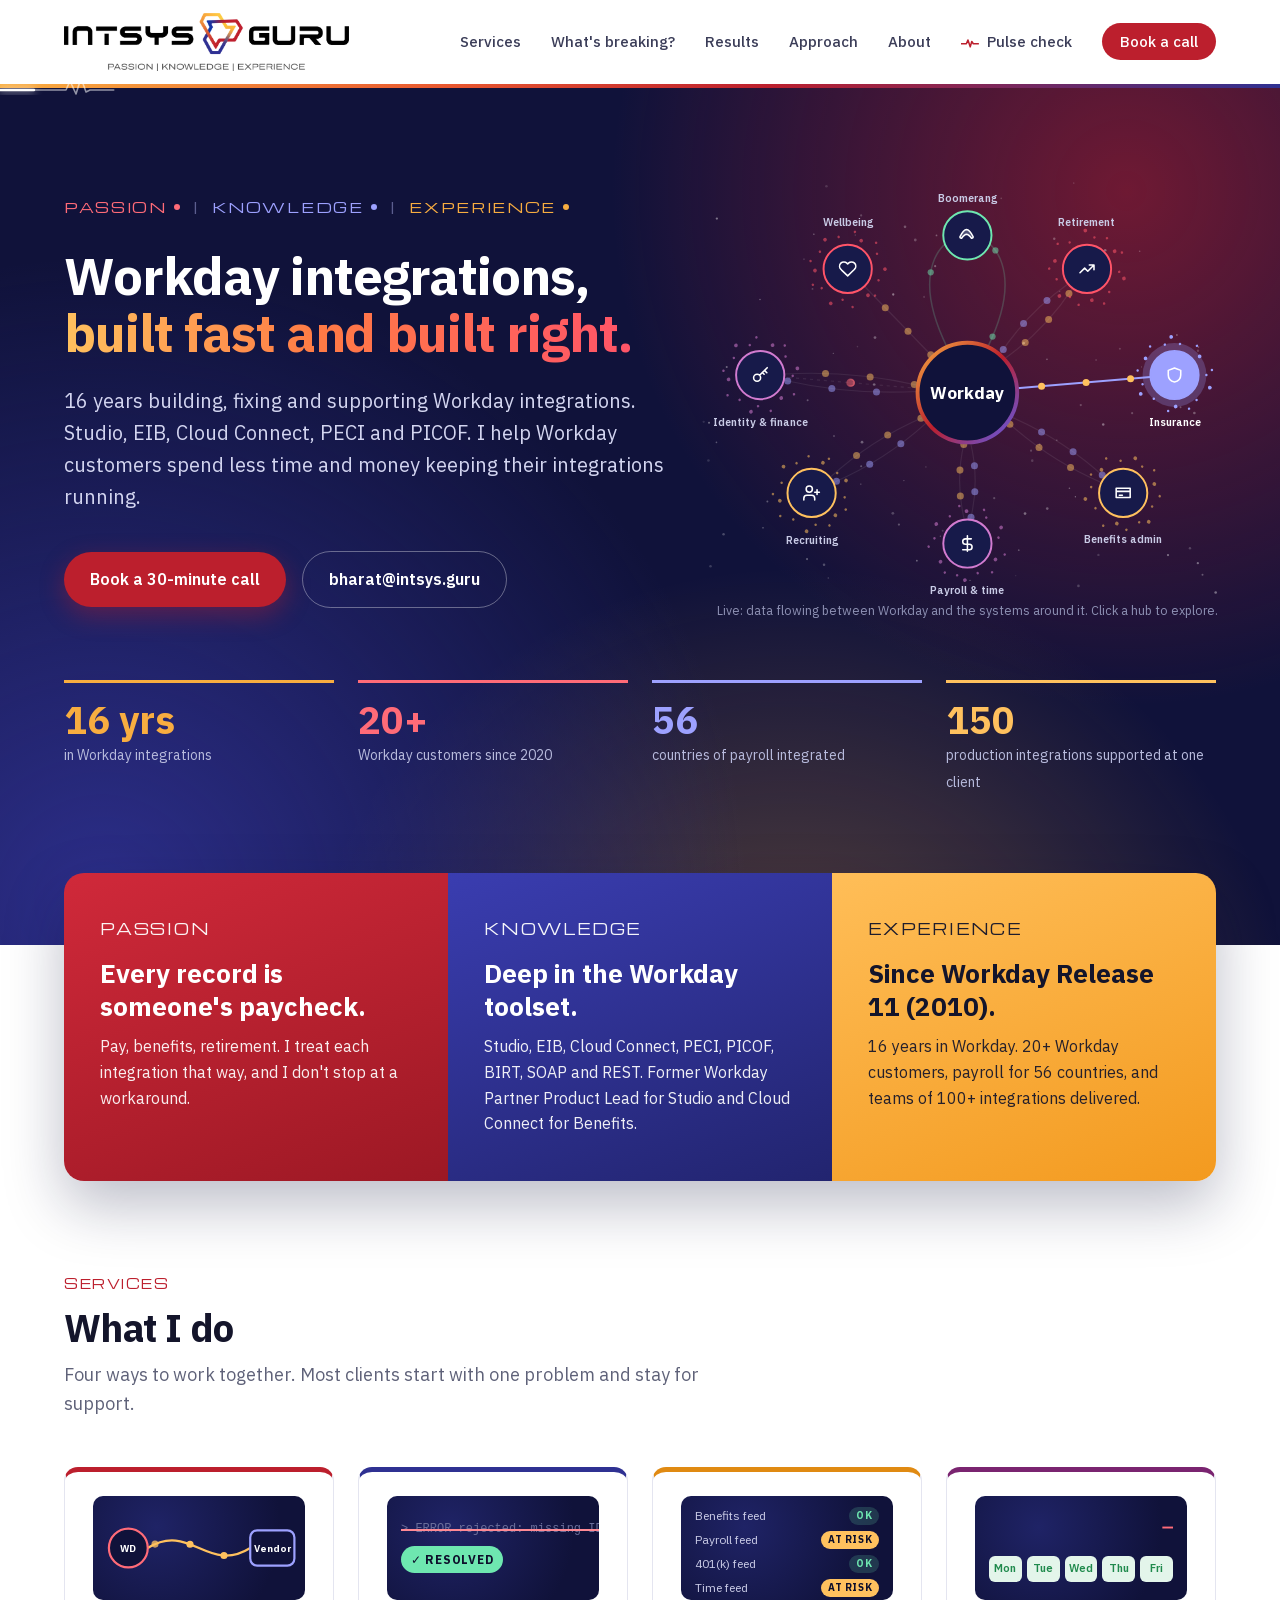
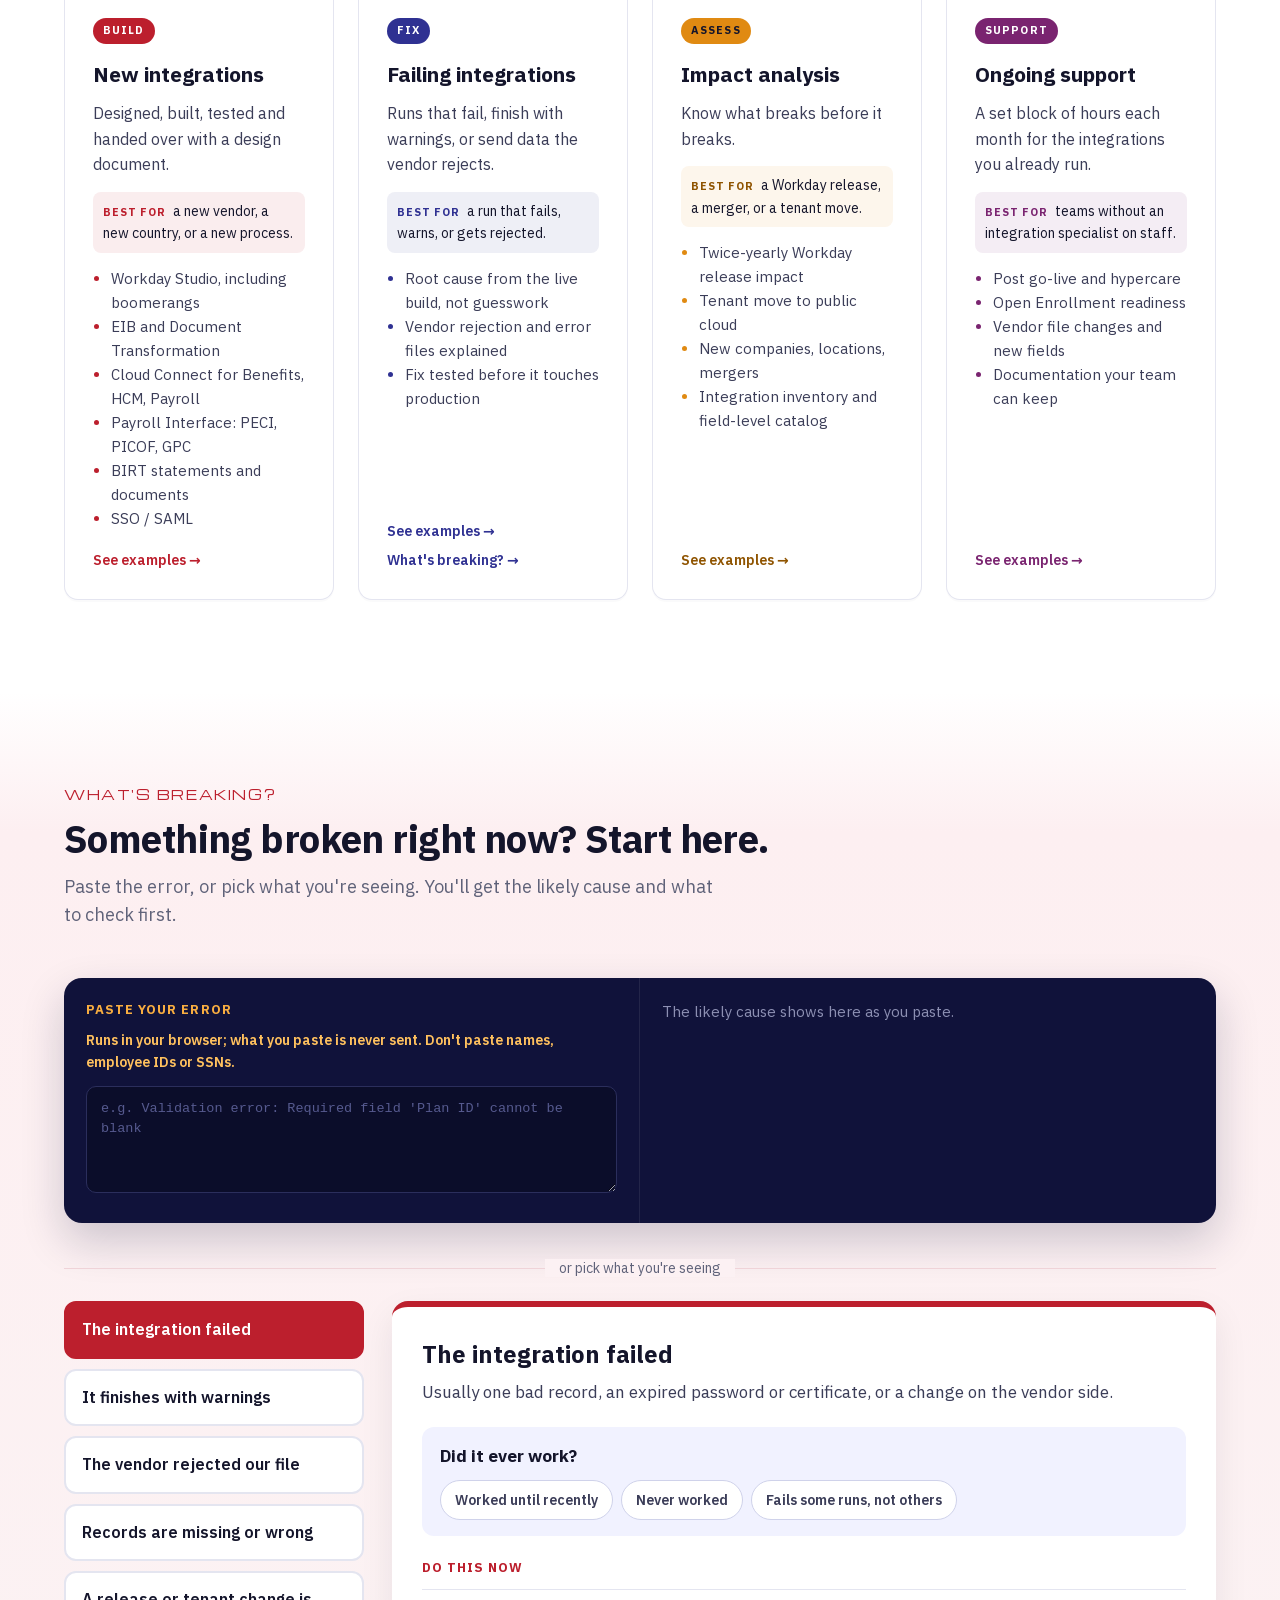
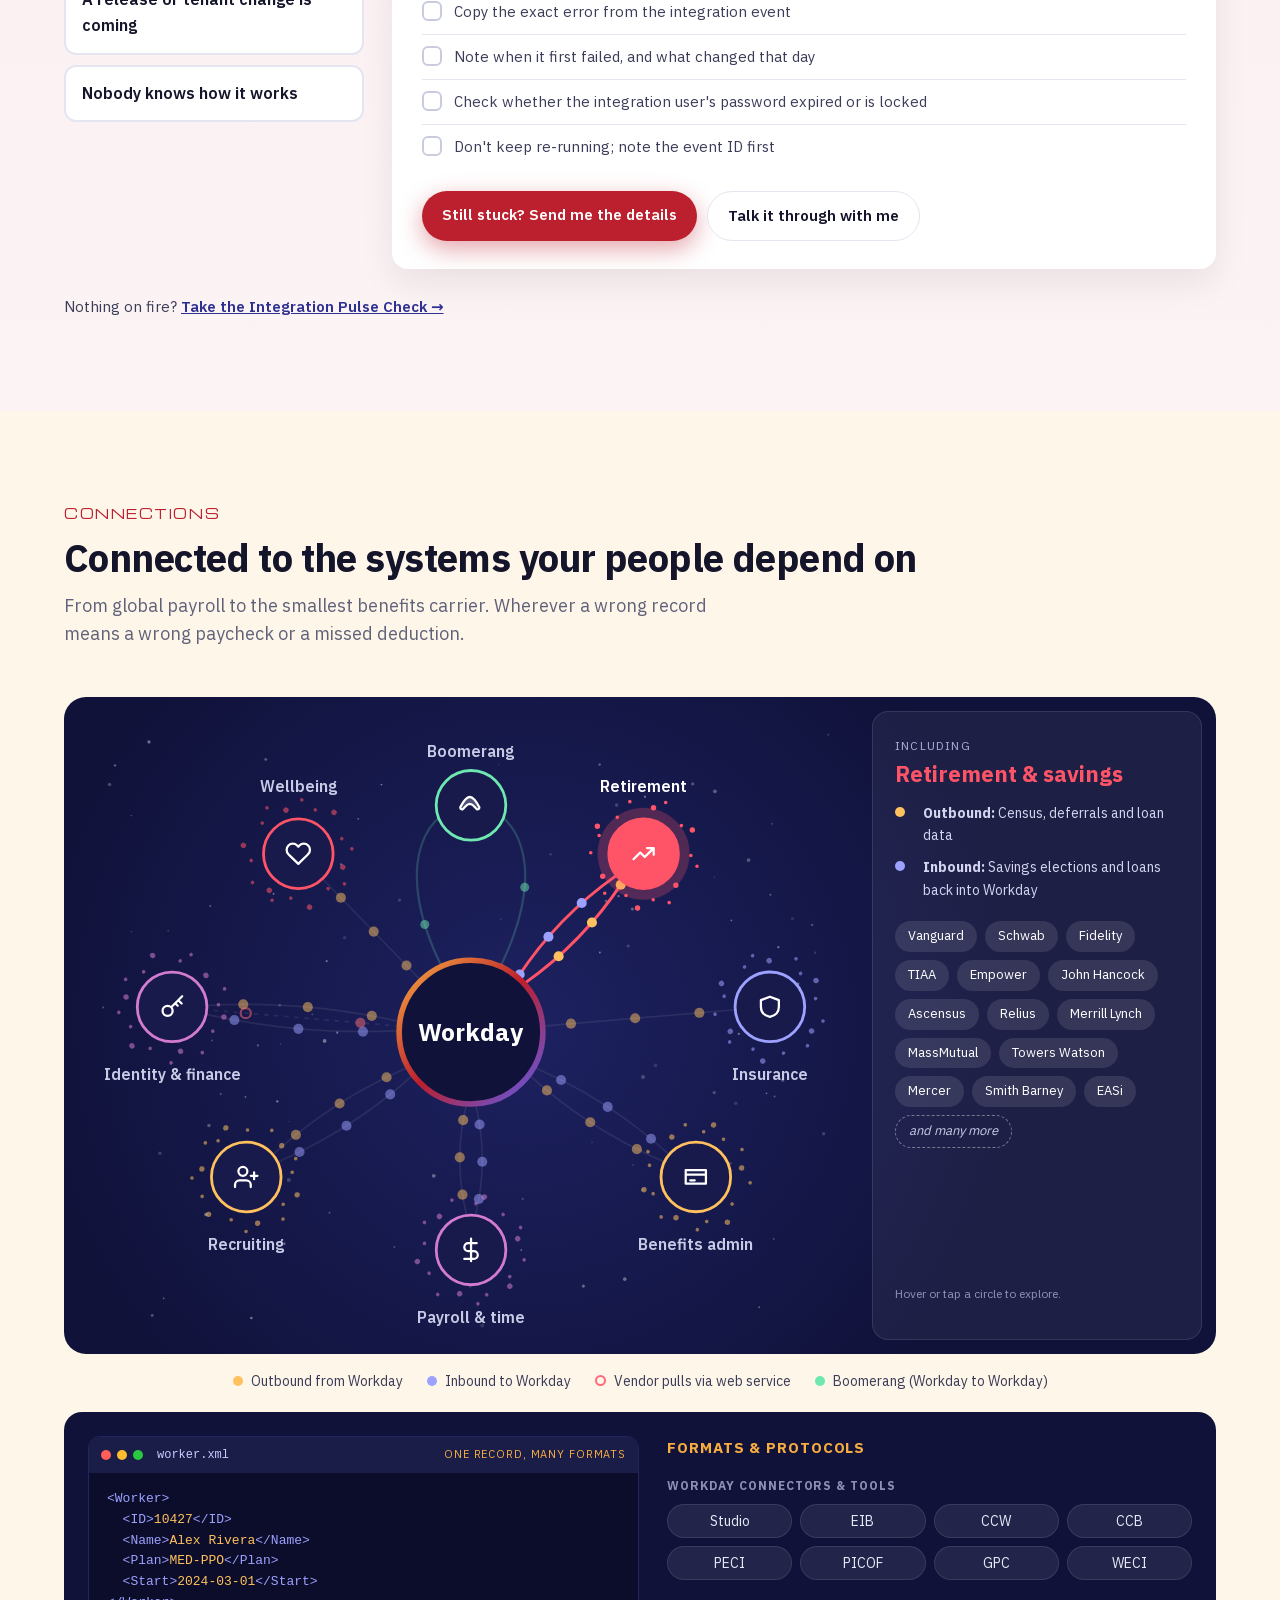
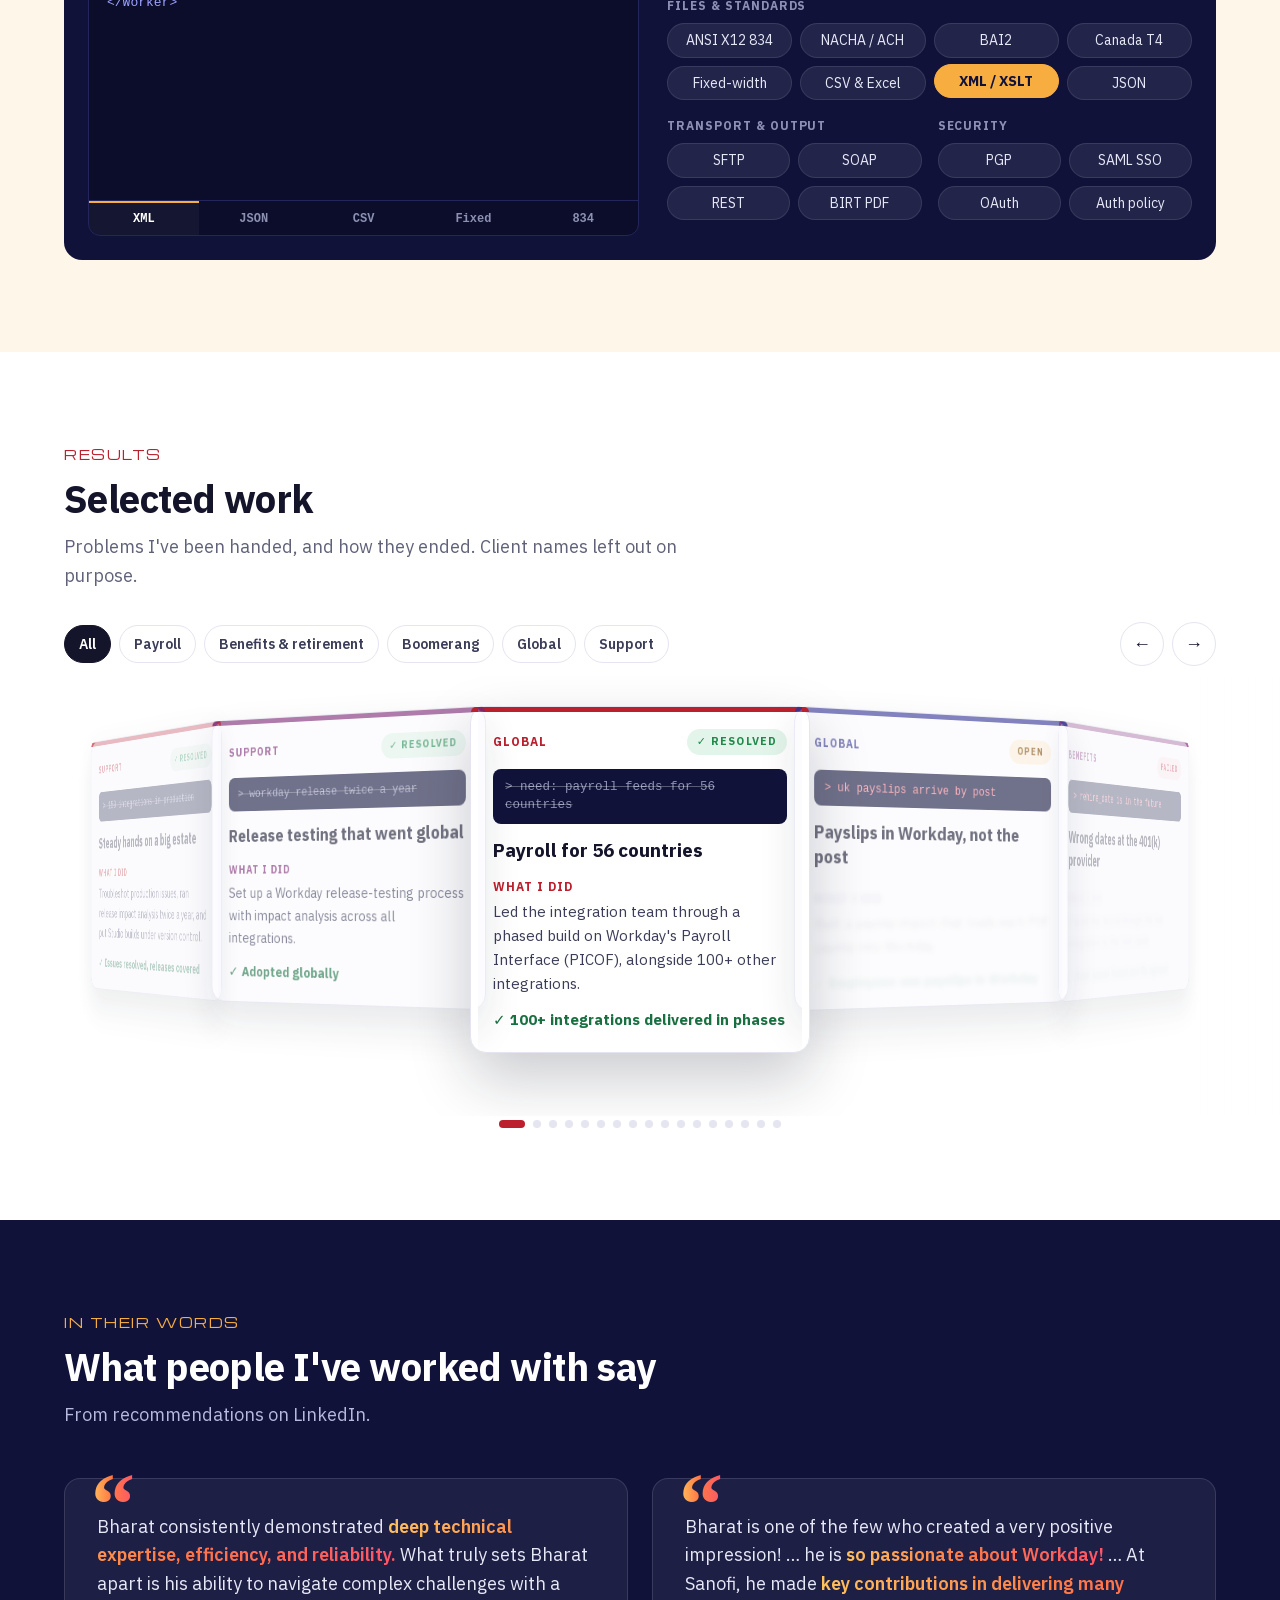
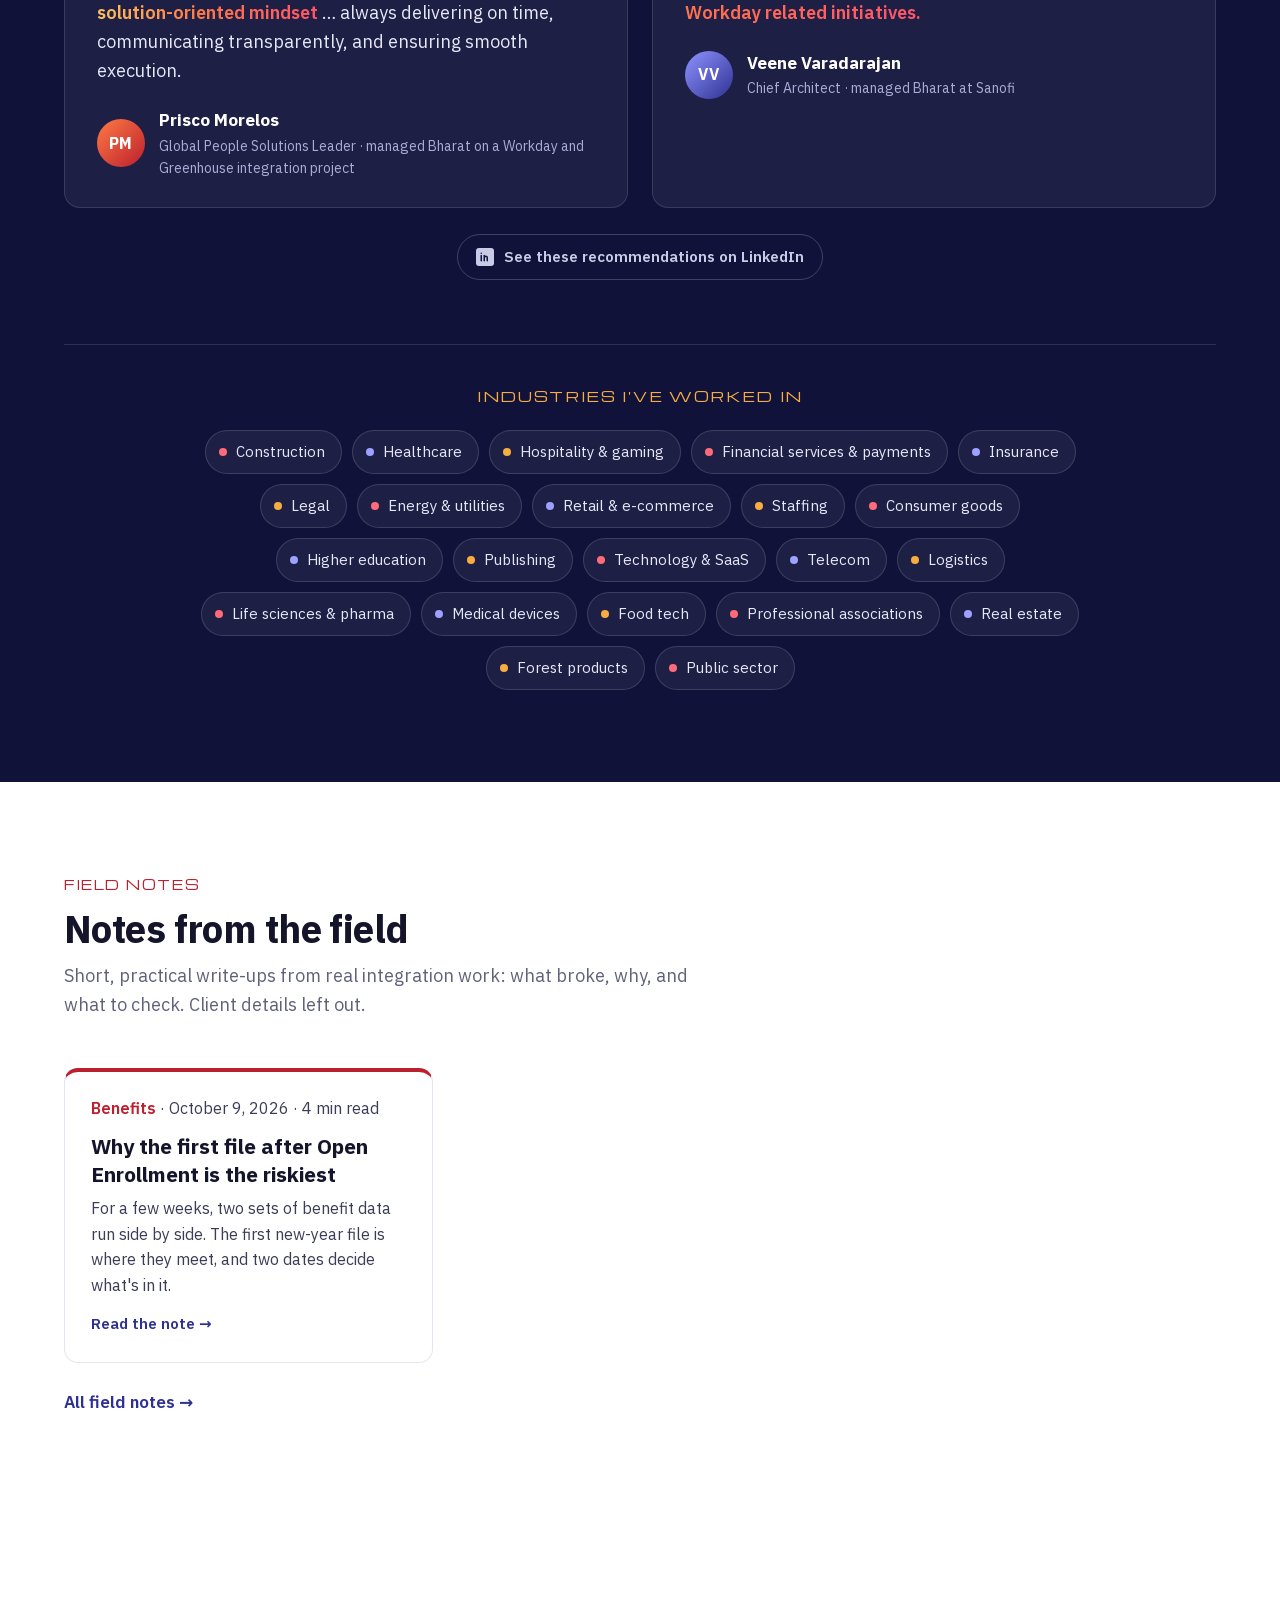
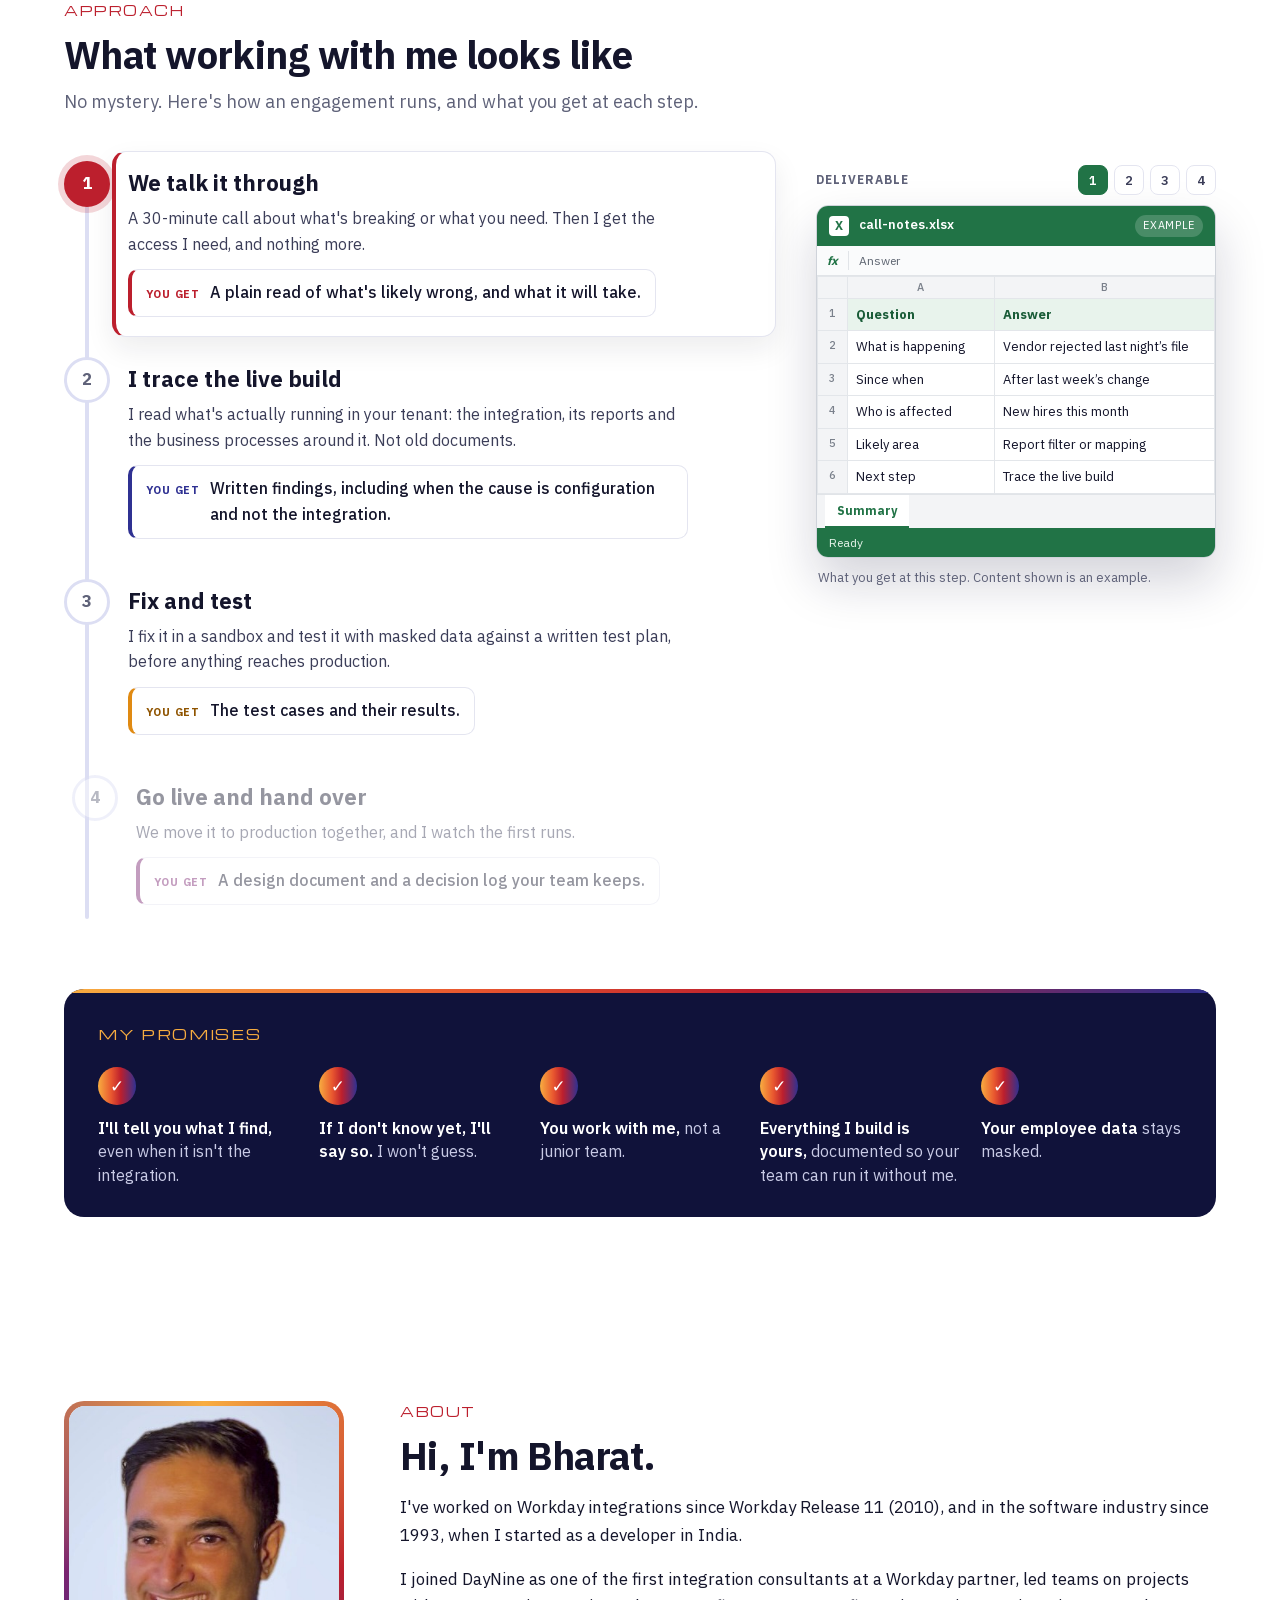
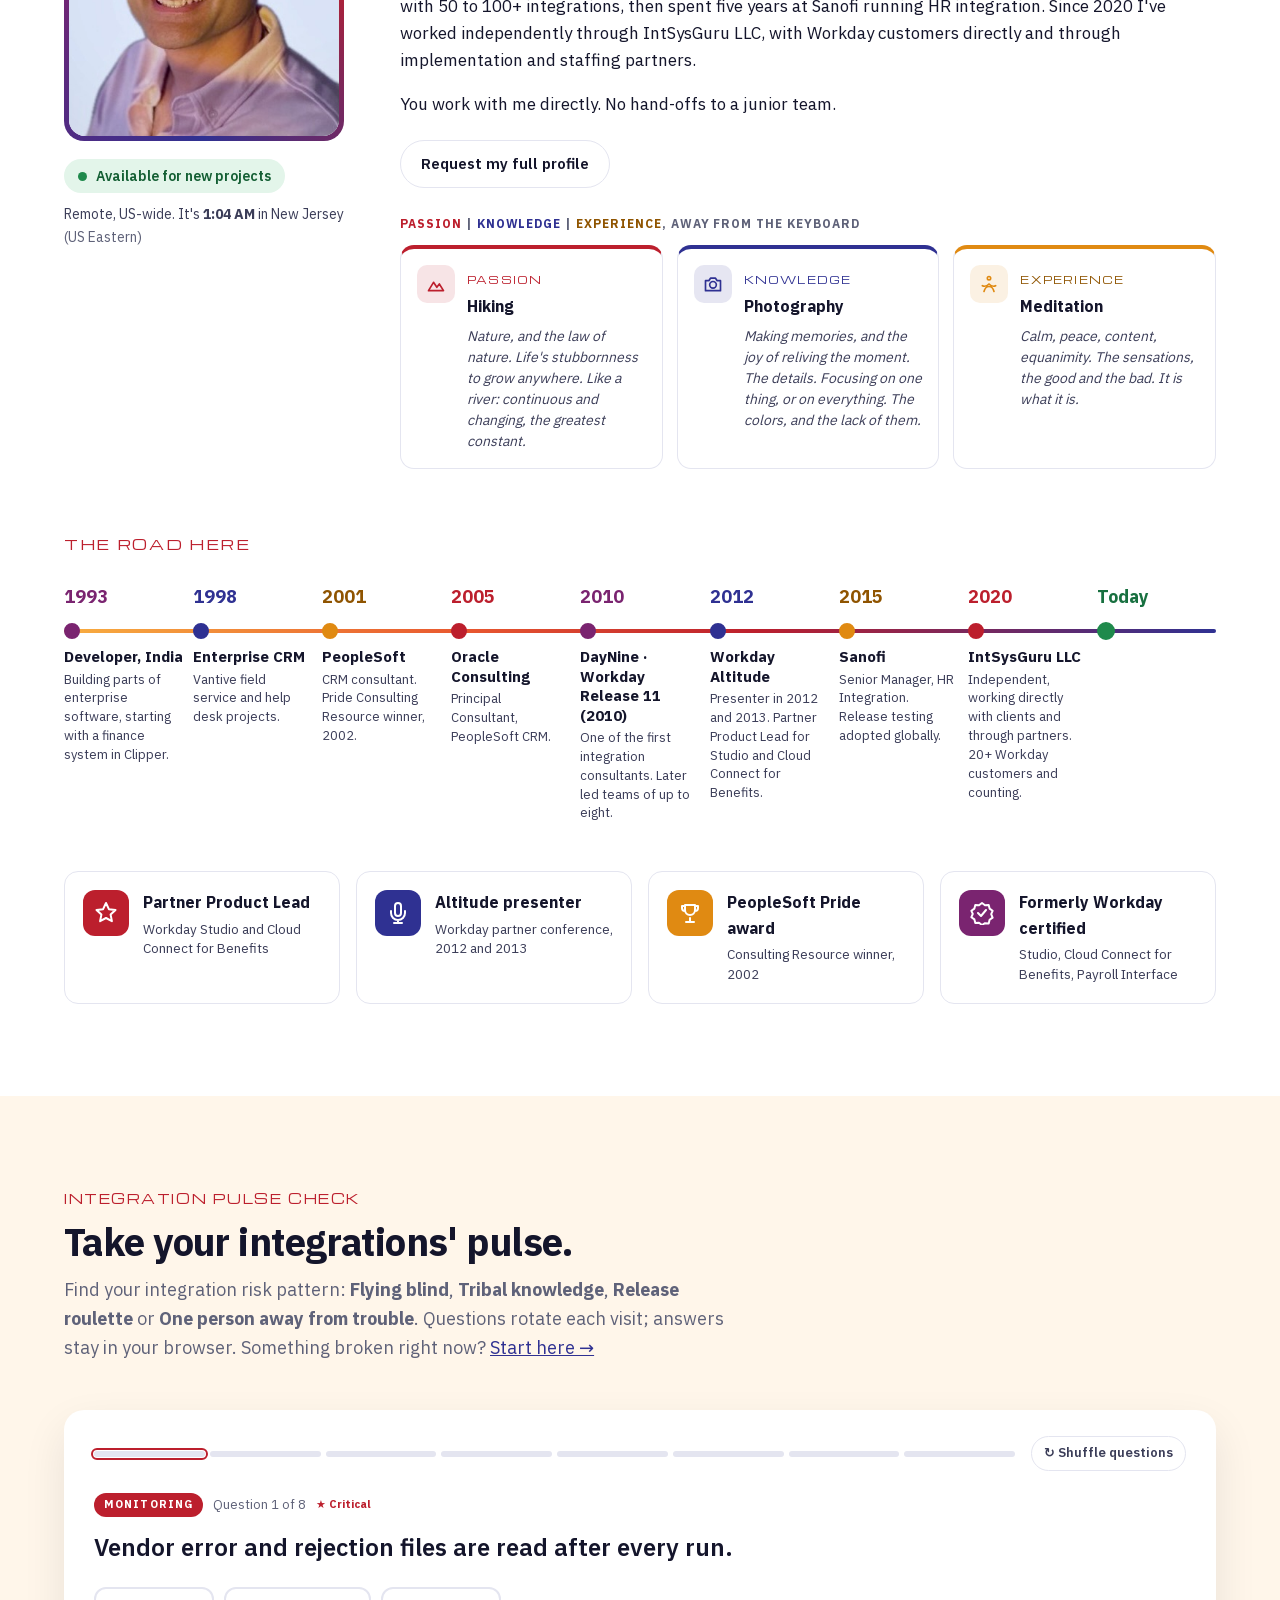
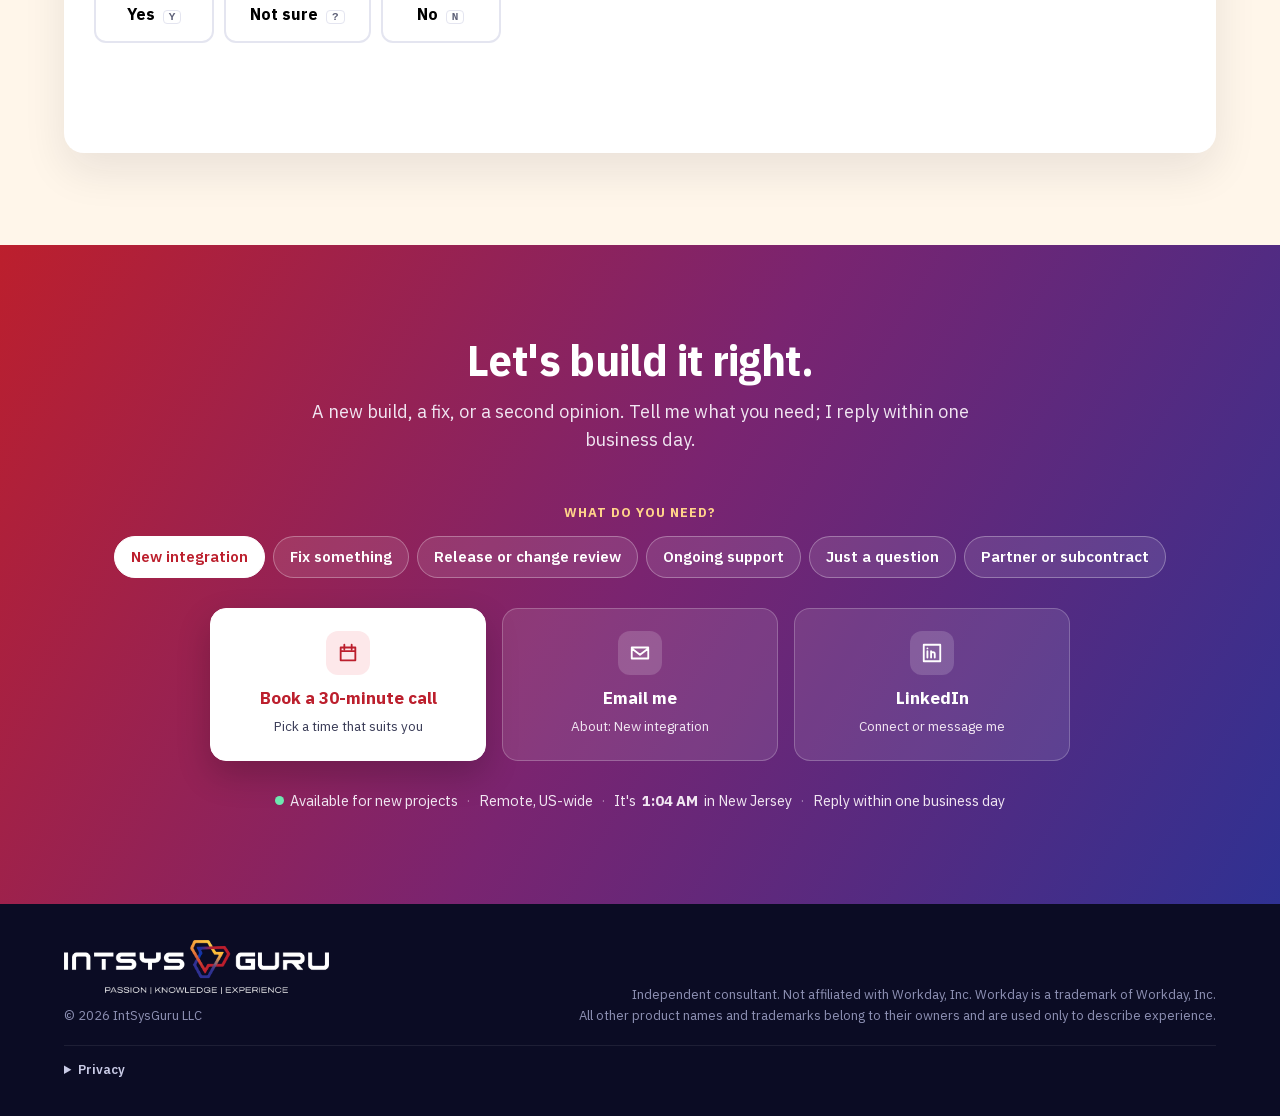
==== index.html @ c4c6a5d2 "Field notes: first note, Why the first file after Open Enrollment is the riskiest Publishes the note" ====
<!doctype html>
<html lang="en">
<head>
<meta charset="utf-8">
<meta name="viewport" content="width=device-width, initial-scale=1">
<title>IntSys Guru — Workday Integration Consulting</title>
<meta name="description" content="Independent Workday integration consultant. 16 years building, fixing and supporting Studio, EIB, Cloud Connect, PECI and PICOF integrations.">
<link rel="canonical" href="https://intsys.guru/">
<meta property="og:type" content="website">
<meta property="og:url" content="https://intsys.guru/">
<meta property="og:site_name" content="IntSys Guru">
<meta property="og:title" content="IntSys Guru — Workday integrations, built fast and built right">
<meta property="og:description" content="Independent Workday integration consultant. 16 years building, fixing and supporting Studio, EIB, Cloud Connect, PECI and PICOF integrations.">
<meta property="og:image" content="https://intsys.guru/og-image.png">
<meta property="og:image:width" content="1200">
<meta property="og:image:height" content="627">
<meta property="og:image:alt" content="IntSys Guru: Workday integrations, built fast and built right.">
<meta name="twitter:card" content="summary_large_image">
<!-- Fonts: IBM Plex Sans (c) IBM Corp. and Michroma (c) Vernon Adams, both under the SIL Open Font License 1.1, self-hosted.
     Some icon shapes adapted from Feather Icons (c) Cole Bemis, MIT License. -->
<script>document.documentElement.classList.add('js')</script>
<script>
  // owner switch: ?notrack stops Umami counting this browser, ?track turns it back on. Runs before Umami loads.
  (() => { try {
    const q = new URLSearchParams(location.search);
    if (!q.has('notrack') && !q.has('track')) return;
    const off = q.has('notrack');
    off ? localStorage.setItem('umami.disabled', '1') : localStorage.removeItem('umami.disabled');
    history.replaceState(null, '', location.pathname + location.hash);
    addEventListener('DOMContentLoaded', () => {
      const n = document.createElement('div');
      n.textContent = off ? 'Visits from this browser are no longer counted.' : 'Visits from this browser are counted again.';
      n.style.cssText = 'position:fixed;left:50%;bottom:24px;transform:translateX(-50%);z-index:99;background:#10123a;color:#fff;padding:12px 18px;border-radius:12px;font:500 15px system-ui,sans-serif;box-shadow:0 8px 24px rgba(0,0,0,.25)';
      document.body.appendChild(n); setTimeout(() => n.remove(), 5000);
    });
  } catch (e) {} })();
</script>
<script defer src="https://cloud.umami.is/script.js" data-website-id="7283e81e-7919-433a-a250-63175c9607ab" data-domains="intsys.guru,www.intsys.guru"></script>
<style>
  @font-face { font-family: 'IBM Plex Sans'; font-style: normal; font-weight: 100 700; font-display: swap; src: url([data-uri]) format('woff2'); unicode-range: U+0000-00FF, U+0131, U+0152-0153, U+02BB-02BC, U+02C6, U+02DA, U+02DC, U+0304, U+0308, U+0329, U+2000-206F, U+20AC, U+2122, U+2191, U+2193, U+2212, U+2215, U+FEFF, U+FFFD; }
  @font-face { font-family: 'Michroma'; font-style: normal; font-weight: 400; font-display: swap; src: url([data-uri]) format('woff2'); unicode-range: U+0000-00FF, U+0131, U+0152-0153, U+02BB-02BC, U+02C6, U+02DA, U+02DC, U+0304, U+0308, U+0329, U+2000-206F, U+20AC, U+2122, U+2191, U+2193, U+2212, U+2215, U+FEFF, U+FFFD; }
  :root {
    --passion: #bc1f2d;
    --knowledge: #2f3192;
    --experience: #f8ad40;
    --plum: #7a2470;
    --ink: #14152b;
    --ink-2: #3b3d58;
    --muted: #5f6279;
    --night: #10123a;
    --line: #e4e5f0;
    --warm: #fff6ea;
    --cool: #f1f2ff;
    --brand: linear-gradient(90deg, #f8ad40 0%, #e8572f 35%, #bc1f2d 60%, #2f3192 100%);
    --brand-bright: linear-gradient(90deg, #ffc15e 0%, #ff7a45 45%, #ff5468 100%);
  }
  * { box-sizing: border-box; }
  html { scroll-behavior: smooth; }
  body { margin: 0; background: #fff; color: var(--ink); font: 17px/1.6 "IBM Plex Sans", system-ui, sans-serif; }
  a { color: var(--knowledge); }
  img { max-width: 100%; }
  .wrap { max-width: 1200px; margin: 0 auto; padding: 0 24px; }
  .wide { font-family: "Michroma", "IBM Plex Sans", sans-serif; letter-spacing: .12em; text-transform: uppercase; }

  /* Site header, shared by every page: build.py inlines it into index.html; the field-note pages link /header.css.
     The header markup lives once, between the shared-header markers in index.src.html. */
  header.nav { position: sticky; top: 0; z-index: 10; background: rgba(255,255,255,.96); backdrop-filter: blur(6px); }
  header.nav::after { content: ""; display: block; height: 4px; background: var(--brand); }
  .hdr-pulse { position: absolute; left: 0; right: 0; bottom: -7px; height: 18px; overflow: hidden; pointer-events: none; z-index: 2; }
  /* a live monitor trace: a bright pen draws the beat as it travels, with a fading trail behind it */
  .hdr-pulse svg { position: absolute; left: 0; top: 0; height: 18px; overflow: visible; }
  .hdr-pulse path { fill: none; stroke-linejoin: round; stroke-linecap: round; }
  /* the dash pattern and its movement are set by the script in the shared header, from the real path length */
  .hdr-pulse .pen { stroke: #fff; stroke-width: 2.4; stroke-dasharray: 0 99999; filter: drop-shadow(0 0 4px #fff); }
  .hdr-pulse .trail { stroke: rgba(255,255,255,.55); stroke-width: 1.6; stroke-dasharray: 0 99999; }
  @media (prefers-reduced-motion: reduce) { .hdr-pulse { display: none; } }
  header.nav .wrap { display: flex; align-items: center; justify-content: space-between; height: 84px; }
  .brand img { display: block; height: 58px; width: auto; }
  /* own font size and no wrapping, so the header measures the same whatever the page's body text size */
  nav { font-size: 15px; line-height: 1.6; white-space: nowrap; }
  nav a { color: var(--ink-2); text-decoration: none; margin-left: 26px; font-size: 15px; font-weight: 500; }
  nav a:hover { color: var(--passion); }
  .nav-pulse svg { width: 20px; height: 10px; margin-right: 6px; vertical-align: -1px; fill: none; stroke: var(--passion); stroke-width: 2; stroke-linejoin: round;
    stroke-dasharray: 40; animation: navbeat 2.4s ease-in-out infinite; }
  @keyframes navbeat { 0% { stroke-dashoffset: 40; } 50%, 100% { stroke-dashoffset: 0; } }
  nav a.btn-sm { background: var(--passion); color: #fff; padding: 9px 18px; border-radius: 999px; }
  nav a.btn-sm:hover { background: #a01a26; color: #fff; }
  /* narrower screens drop links rather than wrap: Field notes first, then What's breaking? */
  @media (max-width: 1300px) { nav a.nav-notes { display: none; } }
  @media (max-width: 1180px) { nav a[data-from="nav"] { display: none; } }
  @media (max-width: 1000px) and (min-width: 761px) { nav a { margin-left: 16px; font-size: 14px; } }
  @media (max-width: 760px) {
    header.nav .wrap { height: 68px; }
    .brand img { height: 38px; }
    nav a:not(.btn-sm) { display: none; }
    nav a.btn-sm { white-space: nowrap; padding: 8px 14px; font-size: 14px; margin-left: 12px; }
  }


  /* hero */
  .hero {
    color: #fff; padding: 104px 0 150px; position: relative; overflow: hidden;
    background:
      radial-gradient(circle at 88% 12%, rgba(188,31,45,.55), transparent 38%),
      radial-gradient(circle at 8% 95%, rgba(47,49,146,.9), transparent 45%),
      radial-gradient(circle at 62% 115%, rgba(248,173,64,.35), transparent 40%),
      var(--night);
  }
  .tagline { font-size: 14px; margin: 0 0 26px; display: flex; flex-wrap: wrap; gap: 10px 14px; align-items: center; }
  .tagline .p { color: #ff6b78; } .tagline .k { color: #9da1ff; } .tagline .e { color: var(--experience); }
  .tagline .bar { color: #5b5e8f; }
  .tagline { position: relative; z-index: 5; }
  .tw { font: inherit; letter-spacing: inherit; text-transform: inherit; background: none; border: 0; padding: 4px 0; cursor: pointer;
    background-image: linear-gradient(currentColor, currentColor); background-size: 0 2px; background-repeat: no-repeat; background-position: 0 100%;
    transition: background-size .25s; }
  .tw:hover, .tw:focus-visible, .tw[aria-expanded="true"] { background-size: 100% 2px; outline: none; }
  .tw::after { content: ""; display: inline-block; width: 6px; height: 6px; border-radius: 50%; background: currentColor; margin-left: 7px; vertical-align: 3px; animation: blink 1.6s infinite; }
  @keyframes blink { 50% { opacity: .2; } }

  /* tagline pop-ups */
  .tw-pop { position: absolute; top: calc(100% + 12px); left: 0; width: 380px; padding: 20px 22px 18px; border-radius: 16px;
    background: #fff; color: var(--ink); font-family: "IBM Plex Sans", sans-serif; letter-spacing: 0; text-transform: none;
    box-shadow: 0 24px 60px rgba(0,0,0,.45); border-top: 5px solid var(--c);
    opacity: 0; transform: translateY(8px); pointer-events: none; transition: opacity .2s, transform .2s; }
  .tw-pop.open { opacity: 1; transform: none; pointer-events: auto; }
  .tw-pop p { margin: 12px 0 0; font-size: 15px; line-height: 1.5; color: var(--ink-2); }
  .tw-pop.passion { --c: var(--passion); }
  .tw-pop.knowledge { --c: var(--knowledge); }
  .tw-pop.experience { --c: #e08a12; }

  .ecg { width: 100%; height: 70px; display: block; }
  .ecg path { fill: none; stroke-linecap: round; stroke-linejoin: round; }
  .ecg-bg { stroke: var(--line); stroke-width: 1; stroke-dasharray: 3 5; }
  .ecg-line { stroke: var(--passion); stroke-width: 3; stroke-dasharray: 420; stroke-dashoffset: 420; }
  .open .ecg-line { animation: ecg 1.8s linear infinite; }
  @keyframes ecg { 0% { stroke-dashoffset: 420; } 70%, 100% { stroke-dashoffset: 0; } }
  .runs { display: flex; gap: 6px; flex-wrap: wrap; }
  .runs span { font-size: 12px; font-weight: 600; padding: 3px 9px; border-radius: 999px; background: #e9f6ee; color: #1f8a4c; opacity: 0; }
  .open .runs span { animation: pop .3s forwards; }
  .open .runs span:nth-child(2) { animation-delay: .25s; } .open .runs span:nth-child(3) { animation-delay: .5s; }
  .open .runs span:nth-child(4) { animation-delay: .75s; } .open .runs span:nth-child(5) { animation-delay: 1s; }
  @keyframes pop { from { opacity: 0; transform: scale(.7); } to { opacity: 1; transform: none; } }

  .term { background: #0d0f2b; border-radius: 10px; padding: 0 0 12px; font: 13px/1.7 ui-monospace, "SF Mono", Menlo, monospace; color: #c9cbff; overflow: hidden; }
  .term-bar { display: flex; align-items: center; gap: 6px; padding: 8px 10px; background: #1a1d48; margin-bottom: 8px; }
  .term-bar i { width: 9px; height: 9px; border-radius: 50%; background: #ff5f57; } .term-bar i:nth-child(2) { background: #febc2e; } .term-bar i:nth-child(3) { background: #28c840; }
  .term-bar span { margin-left: 8px; font-size: 11px; color: #8d90c9; }
  .ln { display: block; white-space: pre; overflow: hidden; width: 0; margin-left: 12px; }
  .ln:nth-of-type(2), .ln:nth-of-type(3) { color: #ffc15e; }
  .open .ln { animation: type .8s steps(var(--n)) var(--d) forwards; }
  @keyframes type { to { width: calc(var(--n) * 1ch); } }
  .caret { display: inline-block; width: 7px; height: 14px; background: #c9cbff; vertical-align: -2px; margin-left: 2px; animation: blink 1s infinite; }

  .years { display: flex; align-items: baseline; gap: 10px; }
  .years b { font-size: 34px; color: #e08a12; font-variant-numeric: tabular-nums; }
  .years span { font-size: 14px; color: var(--muted); }
  .tl { position: relative; height: 70px; margin: 10px 14px 0; }
  .tl-line { position: absolute; left: 0; right: 0; top: 10px; height: 3px; background: linear-gradient(90deg, var(--experience), var(--passion)); transform: scaleX(0); transform-origin: left; }
  .open .tl-line { animation: grow 1.5s ease-out forwards; }
  @keyframes grow { to { transform: scaleX(1); } }
  .ms { position: absolute; left: var(--x); top: 0; transform: translateX(-50%); text-align: center; opacity: 0; }
  .open .ms { animation: pop .35s var(--d) forwards; }
  .ms i { display: block; width: 14px; height: 14px; margin: 4px auto 6px; border-radius: 50%; background: #fff; border: 3px solid #e08a12; }
  .ms span { display: block; font-size: 11px; line-height: 1.3; color: var(--ink-2); white-space: nowrap; }

  @media (prefers-reduced-motion: reduce) {
    .open .ecg-line, .open .runs span, .open .ln, .open .tl-line, .open .ms { animation-duration: .01s; animation-delay: 0s; }
  }
  .hero h1 { font-size: 52px; line-height: 1.08; letter-spacing: -.02em; margin: 0 0 24px; max-width: 820px; }
  .hero-grid { display: grid; grid-template-columns: minmax(0, 1.08fr) minmax(0, .92fr); gap: 20px; align-items: center; }
  .hero-map { position: relative; margin: -40px -24px -30px 0; }
  .net-hero .lbl { font-size: 17px; }
  .net-hero.focused .lane { opacity: .7; }
  .hero-map-cap { margin: -6px 0 0; text-align: center; font-size: 12.5px; color: #8d90b3; }
  @media (max-width: 1000px) { .hero-grid { grid-template-columns: 1fr; } .hero-map { display: none; } }
  .grad { background: var(--brand-bright); -webkit-background-clip: text; background-clip: text; color: transparent; }
  .hero p.lede { font-size: 20px; color: #d3d5f0; max-width: 680px; margin: 0 0 38px; }
  .btn { display: inline-block; padding: 15px 26px; border-radius: 999px; font-weight: 600; text-decoration: none; font-size: 16px; }
  .btn-primary { background: var(--passion); color: #fff; box-shadow: 0 8px 24px rgba(188,31,45,.4); }
  .btn-primary:hover { background: #d42636; }
  .btn-ghost { color: #fff; border: 1px solid rgba(255,255,255,.35); margin-left: 12px; }
  .btn-ghost:hover { border-color: #fff; }
  .hero-broken { display: none; margin-top: 20px; color: #ffb3ba; font-size: 16px; font-weight: 600; text-decoration: none; }
  .hero-broken:hover { color: #fff; }
  /* the header has room for "What's breaking?" only on wide screens; below that the hero carries the link */
  @media (max-width: 1180px) { .hero-broken { display: block; width: max-content; } }
  .stats { display: grid; grid-template-columns: repeat(4, 1fr); gap: 24px; margin-top: 72px; }
  .stat { border-top: 3px solid; padding-top: 16px; }
  .stat b { display: block; font-size: 38px; font-weight: 700; line-height: 1.1; }
  .stat span { color: #b7badc; font-size: 14px; }
  .s1 { border-color: var(--experience); } .s1 b { color: var(--experience); }
  .s2 { border-color: #ff6b78; } .s2 b { color: #ff6b78; }
  .s3 { border-color: #9da1ff; } .s3 b { color: #9da1ff; }
  .s4 { border-color: #ffc15e; } .s4 b { color: #ffc15e; }

  /* pillars */
  .pillars-wrap { position: relative; z-index: 2; margin-top: -72px; }
  .pillars { display: grid; grid-template-columns: repeat(3, 1fr); border-radius: 20px; box-shadow: 0 24px 60px rgba(16,18,58,.28); }
  .pillar { padding: 44px 36px; color: #fff; position: relative; overflow: hidden; transition: transform .35s cubic-bezier(.2,.8,.2,1.2), box-shadow .35s, filter .35s; }
  .pillar:first-child { border-radius: 20px 0 0 20px; } .pillar:last-child { border-radius: 0 20px 20px 0; }
  .pillar::after { content: ""; position: absolute; top: 0; bottom: 0; left: -60%; width: 40%; transform: skewX(-20deg);
    background: linear-gradient(90deg, rgba(255,255,255,0), rgba(255,255,255,.28), rgba(255,255,255,0)); pointer-events: none; }
  .pillar .wide, .pillar h3 { transition: transform .35s ease; }
  @media (hover: hover) {
    .pillar:hover { transform: translateY(-14px) scale(1.04); z-index: 3; border-radius: 20px; box-shadow: 0 30px 60px rgba(16,18,58,.4); }
    .pillar:hover::after { left: 130%; transition: left .8s ease; }
    .pillar:hover .wide { transform: translateX(4px); letter-spacing: .2em; }
    .pillar:hover h3 { transform: translateX(4px); }
    .pillars:hover .pillar:not(:hover) { filter: saturate(.75) brightness(.92); }
  }
  .pillar .wide { font-size: 15px; margin: 0 0 16px; opacity: .95; transition: transform .35s ease, letter-spacing .35s ease; }
  .pillar h3 { font-size: 26px; line-height: 1.25; margin: 0 0 12px; }
  .pillar p { margin: 0; font-size: 16px; opacity: .92; }
  .pillar.passion { background: linear-gradient(160deg, #d0293a, #9c1824); }
  .pillar.knowledge { background: linear-gradient(160deg, #3a3db0, #22246f); }
  .pillar.experience { background: linear-gradient(160deg, #ffbe58, #f39a1f); color: var(--ink); }

  section { padding: 92px 0; }
  .kicker { font-size: 13px; margin: 0 0 12px; color: var(--passion); }
  h2 { font-size: 38px; letter-spacing: -.015em; margin: 0 0 12px; line-height: 1.15; }
  .sub { color: var(--muted); font-size: 18px; margin: 0 0 48px; max-width: 660px; }

  /* services */
  .grid { display: grid; gap: 24px; grid-template-columns: repeat(auto-fit, minmax(240px, 1fr)); }
  .card { background: #fff; border: 1px solid var(--line); border-radius: 14px; padding: 28px; box-shadow: 0 2px 0 rgba(20,21,43,.02); transition: transform .15s, box-shadow .15s; }
  .card:hover { transform: translateY(-3px); box-shadow: 0 14px 30px rgba(20,21,43,.08); }
  .card h3 { margin: 0 0 10px; font-size: 21px; }
  .card p { margin: 0 0 14px; color: var(--ink-2); font-size: 16px; }
  .card ul { margin: 0; padding-left: 18px; color: var(--ink-2); font-size: 15px; }
  .card li::marker { color: var(--c); }
  .card .tag { display: inline-block; font-size: 11px; font-weight: 700; letter-spacing: .1em; text-transform: uppercase;
    color: #fff; background: var(--c); padding: 4px 10px; border-radius: 999px; margin-bottom: 14px; }
  .svc { border-top: 5px solid var(--c); }
  .card.svc { display: flex; flex-direction: column; }
  .card.svc .tag { align-self: flex-start; }
  .card .best { font-size: 14px; color: var(--ink); background: color-mix(in srgb, var(--c) 8%, #fff); border-radius: 8px; padding: 8px 10px; }
  .card .best b { color: var(--c); font-size: 11px; letter-spacing: .08em; text-transform: uppercase; margin-right: 4px; }
  .svc-links { margin-top: auto; padding-top: 18px; display: flex; flex-wrap: wrap; gap: 6px 16px; }
  .svc-links a { font-size: 14px; font-weight: 600; color: var(--c); text-decoration: none; }
  .svc-links a:hover { text-decoration: underline; }

  /* service art: plays when the card scrolls into view, replays on hover */
  .svc-art { position: relative; height: 104px; margin: -4px 0 18px; border-radius: 10px; overflow: hidden;
    background: radial-gradient(circle at 30% 30%, #1f2366, var(--night) 75%); }
  .art-build svg { width: 100%; height: 100%; display: block; }
  .ab-line { fill: none; stroke: #ffc15e; stroke-width: 2.5; stroke-dasharray: 160; stroke-dashoffset: 160; }
  .ab-wd { fill: #10123a; stroke: #ff6b78; stroke-width: 2.5; } .ab-v { fill: #10123a; stroke: #9da1ff; stroke-width: 2.5; }
  .ab-t { fill: #fff; font: 700 11px "IBM Plex Sans", sans-serif; text-anchor: middle; }
  .ab-dot { fill: #ffc15e; }
  .play .ab-line { animation: draw 1s ease forwards; }
  @keyframes draw { to { stroke-dashoffset: 0; } }

  .art-fix { display: flex; flex-direction: column; justify-content: center; gap: 10px; padding: 0 14px; }
  .af-err { white-space: nowrap; font: 12px ui-monospace, Menlo, monospace; color: #ff8a95; position: relative; display: inline-block; align-self: flex-start; }
  .af-err::after { content: ""; position: absolute; left: 0; top: 50%; height: 1.5px; width: 0; background: #ff8a95; }
  .af-ok { align-self: flex-start; font-size: 12px; font-weight: 700; letter-spacing: .06em; text-transform: uppercase; color: #0d0f2b; background: #6ee7b0;
    padding: 4px 10px; border-radius: 999px; opacity: 0; transform: scale(.6); }
  .play .af-err::after { animation: strike .6s ease .5s forwards; }
  .play .af-err { animation: dim .4s ease 1.1s forwards; }
  .play .af-ok { animation: pop .35s ease 1.3s forwards; }
  @keyframes strike { to { width: 100%; } }
  @keyframes dim { to { color: #6b6e9a; } }
  .art-fix .af-ok { animation-fill-mode: forwards; }

  .art-assess ul { list-style: none; margin: 0; padding: 10px 14px; display: grid; gap: 5px; }
  .art-assess li { display: flex; justify-content: space-between; align-items: center; font-size: 12px; color: #c9cbe6; }
  .art-assess b { font-size: 10px; letter-spacing: .06em; text-transform: uppercase; padding: 1px 7px; border-radius: 999px; opacity: 0; }
  .art-assess b.ok { background: rgba(110,231,176,.18); color: #6ee7b0; } .art-assess b.risk { background: #ffc15e; color: #0d0f2b; }
  .aa-scan { position: absolute; left: 0; right: 0; top: 0; height: 22px; background: linear-gradient(180deg, transparent, rgba(255,193,94,.35), transparent); opacity: 0; }
  .play .aa-scan { animation: scan 1.6s ease-in-out forwards; }
  .play .art-assess li:nth-child(1) b { animation: pop .3s .45s forwards; } .play .art-assess li:nth-child(2) b { animation: pop .3s .8s forwards; }
  .play .art-assess li:nth-child(3) b { animation: pop .3s 1.15s forwards; } .play .art-assess li:nth-child(4) b { animation: pop .3s 1.5s forwards; }
  @keyframes scan { 0% { top: 0; opacity: 1; } 95% { opacity: 1; } 100% { top: 100%; opacity: 0; } }

  .art-support { padding: 10px 14px; }
  .art-support svg { width: 100%; height: 40px; display: block; }
  .as-ecg { fill: none; stroke: #ff6b78; stroke-width: 2.5; stroke-linejoin: round; stroke-dasharray: 320; stroke-dashoffset: 320; }
  .play .as-ecg { animation: ecgline 2s linear infinite; }
  @keyframes ecgline { 0% { stroke-dashoffset: 320; } 70%, 100% { stroke-dashoffset: 0; } }
  .as-runs { display: flex; gap: 5px; margin-top: 10px; }
  .as-runs span { flex: 1; text-align: center; font-size: 11px; font-weight: 600; padding: 4px 0; border-radius: 6px; background: rgba(255,255,255,.08); color: #8d90b3; transition: all .3s; }
  .play .as-runs span { animation: rungreen .3s forwards; }
  .play .as-runs span:nth-child(2) { animation-delay: .35s; } .play .as-runs span:nth-child(3) { animation-delay: .7s; }
  .play .as-runs span:nth-child(4) { animation-delay: 1.05s; } .play .as-runs span:nth-child(5) { animation-delay: 1.4s; }
  @keyframes rungreen { to { background: #e3f5ea; color: #1f8a4c; } }
  @media (prefers-reduced-motion: reduce) {
    .svc-art * { animation-duration: .01s !important; animation-delay: 0s !important; animation-iteration-count: 1 !important; }
  }

  .c-red { --c: var(--passion); } .c-blue { --c: var(--knowledge); } .c-gold { --c: #e08a12; } .c-plum { --c: var(--plum); }
  .card.c-gold .tag { color: var(--ink); }
  /* readable text versions of the bright gold and green (fills keep the bright colours) */
  .c-gold .tk-area, .c-gold .svc-links a, .c-gold .tl-get span, .c-gold .label, .c-gold .best b, .c-gold .vgroup h4,
  .jr.c-gold .jr-y, .hb.c-gold .hb-tag, .c-gold .card .tag + h3 ~ .svc-links a, .hb-k .e { color: #8f5400 !important; }
  .years b { color: #8f5400 !important; }
  .tk-status.open { color: #7f4b00 !important; }
  .tk-fix .tk-result, .jr-now .jr-y { color: #187040 !important; }
  .avail { color: #145f34 !important; }

  /* vendors */
  .warm { background: var(--warm); }
  .vgroups { display: grid; grid-template-columns: repeat(4, 1fr); gap: 20px; }
  @media (max-width: 1000px) { .vgroups { grid-template-columns: repeat(2, 1fr); } }
  @media (max-width: 560px) { .vgroups { grid-template-columns: 1fr; } }
  .vgroup { background: #fff; border-radius: 14px; padding: 22px 22px 18px; border-left: 5px solid var(--c); }
  .vgroup h4 { margin: 0 0 12px; font-size: 15px; color: var(--c); text-transform: uppercase; letter-spacing: .06em; }
  .chips { display: flex; flex-wrap: wrap; gap: 8px; }
  .chip { background: var(--warm); border-radius: 999px; padding: 5px 13px; font-size: 14px; }

  .reach { display: grid; grid-template-columns: repeat(4, 1fr); gap: 16px; margin: 0 0 32px; }
  .reach .r { background: #fff; border-radius: 14px; padding: 18px 20px; border-bottom: 4px solid var(--c); }
  .reach b { display: block; font-size: 34px; line-height: 1.1; color: var(--c); }
  .reach span { font-size: 14px; color: var(--muted); }
  .formats-strip { margin-top: 20px; background: var(--night); border-radius: 18px; padding: 24px; display: grid; grid-template-columns: minmax(0, 1.05fr) minmax(0, 1fr); gap: 28px; align-items: stretch; }
  .fm-demo { background: #0b0d2a; border: 1px solid #23265a; border-radius: 12px; overflow: hidden; display: flex; flex-direction: column; }
  .fm-bar { display: flex; align-items: center; gap: 6px; padding: 9px 12px; background: #1a1d48; }
  .fm-bar i { width: 10px; height: 10px; border-radius: 50%; background: #ff5f57; } .fm-bar i:nth-child(2) { background: #febc2e; } .fm-bar i:nth-child(3) { background: #28c840; }
  .fm-file { margin-left: 8px; font: 12px ui-monospace, Menlo, monospace; color: #c9cbff; }
  .fm-k { margin-left: auto; font-size: 11px; letter-spacing: .08em; text-transform: uppercase; color: var(--experience); }
  .fm-code { flex: 1; margin: 0; padding: 16px 18px; min-height: 168px; font: 13px/1.6 ui-monospace, "SF Mono", Menlo, monospace; color: #e6e7f7; white-space: pre; overflow: hidden; }
  .fm-code .t { color: #9da1ff; } .fm-code .v { color: #ffc15e; } .fm-code .s { color: #ff8a95; } .fm-code .c { color: #6b6e9a; }
  .fm-code.in { animation: fmin .4s ease; }
  @keyframes fmin { from { opacity: 0; transform: translateY(6px); filter: blur(2px); } }
  .fm-tabs { display: flex; border-top: 1px solid #23265a; }
  .fm-tabs button { flex: 1; font: 600 12px ui-monospace, Menlo, monospace; color: #8d90b3; background: none; border: 0; padding: 9px 4px; cursor: pointer; border-top: 2px solid transparent; }
  .fm-tabs button.on { color: #fff; border-top-color: var(--experience); background: rgba(255,255,255,.04); }
  .fm-groups h4 { margin: 0 0 16px; font-size: 15px; color: var(--experience); text-transform: uppercase; letter-spacing: .06em; }
  .fm-g p { margin: 0 0 8px; font-size: 12px; font-weight: 700; letter-spacing: .08em; text-transform: uppercase; color: #8d90b3; }
  .fm-g { margin-bottom: 16px; }
  .fm-row { display: grid; grid-template-columns: 1fr 1fr; gap: 16px; }
  .formats-strip .chips { display: grid; grid-template-columns: repeat(auto-fill, minmax(118px, 1fr)); gap: 8px; }
  .formats-strip .chip { background: rgba(255,255,255,.08); color: #e6e7f7; text-align: center; border: 1px solid rgba(255,255,255,.1); transition: all .3s; }
  .formats-strip .chip.lit { background: var(--experience); color: var(--night); border-color: var(--experience); font-weight: 700; transform: translateY(-2px); }
  @media (max-width: 900px) { .formats-strip { grid-template-columns: 1fr; } }
  @media (max-width: 560px) { .fm-row { grid-template-columns: 1fr; } .fm-code { font-size: 11.5px; } }
  @media (max-width: 760px) { .reach { grid-template-columns: repeat(2, 1fr); } }

  /* integration map (built by script; the vendor grid is the no-script fallback) */
  .netwrap, .legend, .marquee { display: none; }
  html.js .vgroups { display: none; }
  html.js .netwrap { display: grid; grid-template-columns: 1fr 330px; gap: 8px; align-items: stretch;
    border-radius: 22px; overflow: hidden; padding: 14px;
    background: radial-gradient(circle at 40% 50%, #1d2160 0%, var(--night) 65%); }
  html.js .legend { display: flex; flex-wrap: wrap; gap: 10px 24px; justify-content: center; margin: 16px 0 0; font-size: 14px; color: var(--ink-2); }
  .net { width: 100%; height: auto; display: block; }
  .net text { font-family: "IBM Plex Sans", sans-serif; }
  .net .lane { fill: none; stroke: rgba(255,255,255,.13); stroke-width: 1.5; transition: stroke .3s, stroke-width .3s, opacity .3s; }
  .net .lane.ws { stroke-dasharray: 4 5; }
  .net.focused .lane { opacity: .6; }
  .net .lane.hot { stroke: var(--hc); stroke-width: 2.6; opacity: 1; }
  .net .hub { cursor: pointer; }
  .net .hub circle.ring { fill: #171a4a; stroke: var(--hc); stroke-width: 2.5; transition: all .3s; }
  .net .hub.hot circle.ring { fill: var(--hc); }
  .net .hub circle.glow { fill: var(--hc); opacity: 0; transition: opacity .3s; }
  .net .hub.hot circle.glow { opacity: .25; animation: glow 1.6s ease-in-out infinite; transform-box: fill-box; transform-origin: center; }
  @keyframes glow { 50% { transform: scale(1.35); opacity: .08; } }
  .net .ico { fill: none; stroke: #fff; stroke-width: 2; stroke-linecap: round; stroke-linejoin: round; pointer-events: none; }
  .net .sat { opacity: .55; transition: opacity .3s; pointer-events: none; }
  .net .sat.hot { opacity: 1; }
  .net .star { fill: #fff; animation: twinkle 4s ease-in-out infinite; }
  @keyframes twinkle { 50% { opacity: .03; } }
  .netpanel .chip.more { background: transparent; border: 1px dashed rgba(255,255,255,.4); color: #c9cbe6; font-style: italic; }
  .net .hub .lbl { fill: #c9cbe6; font-size: 14px; font-weight: 600; transition: fill .3s; }
  .net .hub.hot .lbl { fill: #fff; }
  .net .core-ring { fill: #10123a; stroke: url(#coreGrad); stroke-width: 5; }
  .net .core-pulse { fill: none; stroke: url(#coreGrad); stroke-width: 2; opacity: .6; transform-box: fill-box; transform-origin: center; animation: corepulse 2.6s ease-out infinite; }
  @keyframes corepulse { to { transform: scale(1.5); opacity: 0; } }
  .net .core-t { fill: #fff; font-size: 22px; font-weight: 700; text-anchor: middle; }
  .net .core-s { fill: #a9acd6; font-size: 12px; text-anchor: middle; letter-spacing: .08em; text-transform: uppercase; }
  .net .boom-lbl { fill: #6ee7b0; font-size: 13px; font-weight: 600; text-anchor: middle; cursor: pointer; }
  .net .lane.boom { stroke: rgba(110,231,176,.35); stroke-width: 2; cursor: pointer; }
  .net .lane.boom.hot { stroke: #6ee7b0; }

  .netpanel { background: rgba(255,255,255,.06); border: 1px solid rgba(255,255,255,.1); border-radius: 16px; padding: 24px 22px; color: #fff;
    display: flex; flex-direction: column; }
  .netpanel .np-k { font-size: 12px; letter-spacing: .1em; text-transform: uppercase; color: #a9acd6; margin: 0 0 6px; }
  .netpanel h3 { margin: 0 0 14px; font-size: 22px; line-height: 1.2; color: var(--hc); }
  .netpanel .flow { display: flex; gap: 10px; align-items: flex-start; font-size: 14px; color: #d3d5f0; margin: 0 0 10px; }
  .netpanel .flow i { flex: none; margin-top: 5px; }
  .netpanel .chips { margin-top: 10px; }
  .netpanel .chip { background: rgba(255,255,255,.1); color: #fff; font-size: 13px; animation: pop .3s backwards; }
  .netpanel .hint { margin-top: auto; padding-top: 16px; font-size: 12px; color: #8d90b3; }
  .lg { display: inline-block; width: 10px; height: 10px; border-radius: 50%; margin-right: 8px; vertical-align: 0; }
  .lg.out { background: #ffc15e; } .lg.in { background: #9da1ff; } .lg.boom { background: #6ee7b0; }
  .lg.ws { background: transparent; border: 2px solid #ff6b78; width: 11px; height: 11px; }

  /* phones: scrolling vendor wall instead of the map */
  .mq-row { display: flex; width: max-content; gap: 8px; animation: mq 50s linear infinite; margin-bottom: 8px; }
  .mq-row:nth-child(2) { animation-direction: reverse; animation-duration: 58s; }
  .mq-row:nth-child(3) { animation-duration: 46s; }
  .mq-row .chip { background: #fff; border: 1px solid var(--line); white-space: nowrap; font-size: 14px; padding: 7px 14px; }
  @keyframes mq { to { transform: translateX(-50%); } }
  @media (max-width: 760px) {
    html.js .netwrap, html.js .legend { display: none; }
    html.js .marquee { display: block; overflow: hidden; margin: 0 -24px; padding: 4px 0;
      -webkit-mask-image: linear-gradient(90deg, transparent, #000 8%, #000 92%, transparent); mask-image: linear-gradient(90deg, transparent, #000 8%, #000 92%, transparent); }
  }
  @media (max-width: 1000px) and (min-width: 761px) { html.js .netwrap { grid-template-columns: 1fr; } }
  @media (prefers-reduced-motion: reduce) { .mq-row { animation: none; flex-wrap: wrap; width: auto; } }

  /* work */
  .case { position: relative; padding-left: 32px; }
  .case::before { content: ""; position: absolute; left: 0; top: 0; bottom: 0; width: 6px; border-radius: 14px 0 0 14px; background: var(--c); }
  .case .label { font-size: 12px; color: var(--c); text-transform: uppercase; letter-spacing: .08em; margin: 14px 0 4px; display: block; font-weight: 700; }
  .case p { margin: 0; }

  /* selected work: ticket merry-go-round */
  .tk-bar { display: flex; justify-content: space-between; align-items: center; gap: 16px; flex-wrap: wrap; margin: -16px 0 10px; }
  .tk-filters { display: flex; flex-wrap: wrap; gap: 8px; }
  .tk-f { font: inherit; font-size: 14px; font-weight: 600; padding: 7px 14px; border-radius: 999px; border: 1.5px solid var(--line); background: #fff; color: var(--ink-2); cursor: pointer; }
  .tk-f:hover { border-color: var(--ink-2); }
  .tk-f.on { background: var(--ink); border-color: var(--ink); color: #fff; }
  .tk-nav { display: flex; gap: 8px; }
  .tk-arrow { width: 44px; height: 44px; border-radius: 50%; border: 1.5px solid var(--line); background: #fff; font-size: 18px; cursor: pointer; color: var(--ink); }
  .tk-arrow:hover { background: var(--ink); color: #fff; border-color: var(--ink); }
  .tk-stage { position: relative; height: 440px; perspective: 1600px; overflow: hidden; outline: none; touch-action: pan-y; }
  .tk-stage::before, .tk-stage::after { content: ""; position: absolute; top: 0; bottom: 0; width: 7%; z-index: 60; pointer-events: none; }
  .tk-stage::before { left: 0; background: linear-gradient(90deg, #fff, rgba(255,255,255,0)); }
  .tk-stage::after { right: 0; background: linear-gradient(270deg, #fff, rgba(255,255,255,0)); }
  .tk-ring { position: absolute; inset: 0; transform-style: preserve-3d; }
  .ticket { position: absolute; left: 50%; top: 30px; width: 340px; margin-left: -170px; background: #fff; border: 1px solid var(--line); border-radius: 16px;
    padding: 22px 22px 20px; display: flex; flex-direction: column; box-shadow: 0 18px 40px rgba(20,21,43,.12);
    transition: transform .55s cubic-bezier(.2,.7,.2,1), opacity .45s, visibility 0s; backface-visibility: hidden; cursor: pointer; will-change: transform, opacity; }
  .ticket::after { content: ""; position: absolute; inset: 0; border-radius: 16px; background: #f4f5fb; opacity: var(--veil, 0); transition: opacity .45s; pointer-events: none; }
  .ticket.far { visibility: hidden; transition: transform .55s cubic-bezier(.2,.7,.2,1), opacity .45s, visibility 0s .55s; }
  .ticket.front { cursor: default; box-shadow: 0 26px 60px rgba(20,21,43,.22); }
  .ticket::before { content: ""; position: absolute; left: 0; top: 0; right: 0; height: 5px; border-radius: 16px 16px 0 0; background: var(--c); }
  .ticket.hide { display: none; }
  .tk-top { display: flex; justify-content: space-between; align-items: center; margin-bottom: 14px; }
  .tk-area { font-size: 12px; font-weight: 700; letter-spacing: .08em; text-transform: uppercase; color: var(--c); }
  .tk-status { font-size: 11px; font-weight: 700; letter-spacing: .1em; text-transform: uppercase; padding: 4px 10px; border-radius: 999px; transition: all .4s; }
  .tk-status.failed { background: #fde8ea; color: var(--passion); }
  .tk-status.open { background: #fff1db; color: #b26a00; }
  .tk-status.resolved { background: #e3f5ea; color: #1f8a4c; animation: pop .35s; }
  .tk-status.resolved::before { content: "✓ "; }
  .tk-err { display: block; font: 12.5px/1.5 ui-monospace, "SF Mono", Menlo, monospace; background: var(--night); color: #ff8a95; padding: 9px 12px; border-radius: 8px; margin-bottom: 14px; transition: color .4s; }
  .resolved-card .tk-err { color: #8d90b3; text-decoration: line-through; text-decoration-color: rgba(255,255,255,.3); }
  .ticket h3 { margin: 0 0 6px; font-size: 19px; line-height: 1.3; }
  .tk-fix { opacity: .15; filter: blur(3px); transform: translateY(6px); transition: all .6s ease .2s; }
  .resolved-card .tk-fix { opacity: 1; filter: none; transform: none; }
  .tk-fix .label { font-size: 12px; color: var(--c); text-transform: uppercase; letter-spacing: .08em; margin: 8px 0 4px; display: block; font-weight: 700; }
  .tk-fix p { margin: 0; font-size: 15px; color: var(--ink-2); }
  .tk-fix .tk-result { margin-top: 12px; font-weight: 700; color: #1f8a4c; font-size: 15px; }
  .tk-dots { display: flex; justify-content: center; gap: 8px; margin-top: 4px; }
  .tk-dot { width: 8px; height: 8px; border-radius: 999px; border: 0; padding: 0; background: var(--line); cursor: pointer; transition: all .3s; }
  .tk-dot.on { width: 26px; background: var(--passion); }
  @media (max-width: 760px) {
    .tk-stage { height: 470px; }
    .ticket { width: 78vw; margin-left: -39vw; }
    .tk-nav { display: none; }
  }
  @media (prefers-reduced-motion: reduce) { .ticket, .tk-fix { transition: none; } }

  /* approach: timeline + test plan + promises */
  .ap-grid { display: grid; grid-template-columns: 1fr 400px; gap: 56px; align-items: start; }
  .tline { margin: 0; padding: 0 0 0 64px; position: relative; }
  .tl-rail { position: absolute; left: 21px; top: 10px; bottom: 30px; width: 4px; border-radius: 4px; background: #dcdef3; }
  .tl-fill { position: absolute; left: 0; top: 0; width: 100%; height: 0; border-radius: 4px; background: linear-gradient(180deg, var(--passion), var(--knowledge) 45%, #e08a12 75%, var(--plum)); }
  .tl-step { position: relative; padding: 0 0 44px; opacity: .45; transform: translateX(8px); transition: opacity .5s, transform .5s; }
  .tl-step.lit { opacity: 1; transform: none; }
  .tl-node { position: absolute; left: -64px; top: -4px; width: 46px; height: 46px; border-radius: 50%; display: grid; place-items: center;
    background: #fff; border: 3px solid #dcdef3; color: var(--muted); font-weight: 700; transition: all .4s; }
  .tl-step.lit .tl-node { background: var(--c); border-color: var(--c); color: #fff; box-shadow: 0 0 0 6px color-mix(in srgb, var(--c) 18%, transparent); }
  .tl-step.lit .tl-node b { font-size: 0; }
  .tl-step.lit .tl-node b::after { content: "✓"; font-size: 20px; }
  .tl-step h3 { margin: 0 0 6px; font-size: 22px; }
  .tl-step p { margin: 0; color: var(--ink-2); font-size: 16px; max-width: 560px; }
  .tl-get { margin-top: 12px !important; display: inline-flex; gap: 10px; align-items: baseline; background: #fff; border: 1px solid var(--line);
    border-left: 4px solid var(--c); border-radius: 10px; padding: 10px 14px; color: var(--ink) !important; font-weight: 500; }
  .tl-get span { flex: none; font-size: 11px; font-weight: 700; letter-spacing: .08em; text-transform: uppercase; color: var(--c); }

  .xl { position: sticky; top: 120px; }
  .xl-steps { display: flex; align-items: center; gap: 6px; margin-bottom: 10px; }
  .xl-steps span { font-size: 12px; font-weight: 700; letter-spacing: .08em; text-transform: uppercase; color: var(--muted); margin-right: auto; }
  .xl-steps button { width: 30px; height: 30px; border-radius: 8px; border: 1.5px solid var(--line); background: #fff; font: 600 13px "IBM Plex Sans", sans-serif; color: var(--ink-2); cursor: pointer; }
  .xl-steps button.on { background: #217346; border-color: #217346; color: #fff; }
  .xl-win { background: #fff; border: 1px solid #cfd3da; border-radius: 12px; overflow: hidden; box-shadow: 0 24px 50px rgba(16,18,58,.18); }
  .xl-sheet[hidden] { display: none; }
  .xl-sheet { animation: xlin .35s ease; }
  @keyframes xlin { from { opacity: 0; transform: translateY(6px); } }
  .xl-title { display: flex; align-items: center; gap: 10px; background: #217346; color: #fff; padding: 9px 12px; font-size: 13px; }
  .xl-logo { width: 20px; height: 20px; border-radius: 4px; background: #fff; color: #217346; font-weight: 800; font-size: 12px; display: grid; place-items: center; }
  .xl-file { font-weight: 600; }
  .xl-ex { margin-left: auto; font-size: 11px; letter-spacing: .06em; text-transform: uppercase; background: rgba(255,255,255,.18); padding: 2px 8px; border-radius: 999px; }
  .xl-fx { display: flex; gap: 10px; align-items: center; padding: 5px 10px; border-bottom: 1px solid #e1e4e8; font-size: 12px; color: #5f6672; background: #fafbfc; }
  .xl-fx span:first-child { font-style: italic; font-weight: 700; color: #217346; border-right: 1px solid #e1e4e8; padding-right: 10px; }
  .xl-grid table { width: 100%; border-collapse: collapse; table-layout: fixed; font-size: 13px; }
  .xl-grid col.rn { width: 30px; }
  .xl-grid th, .xl-grid td { border: 1px solid #e3e6ea; padding: 7px 8px; text-align: left; vertical-align: top; line-height: 1.35; color: var(--ink); }
  .xl-grid th { background: #f3f4f6; color: #7a808b; font-weight: 500; font-size: 11px; text-align: center; }
  .xl-grid tr.letters th { padding: 3px; }
  .xl-grid tr.hdr td { background: #e8f3ec; font-weight: 700; color: #1a5c38; }
  .xl-sheet:not([hidden]) tr.row { animation: xlrow .35s backwards; animation-delay: calc(var(--r) * 90ms + .15s); }
  @keyframes xlrow { from { opacity: 0; } }
  .cause { font-size: 11.5px; font-weight: 700; padding: 2px 8px; border-radius: 999px; white-space: nowrap; }
  .cause.cfg { background: #fff1db; color: #b26a00; } .cause.int { background: #e9eaff; color: var(--knowledge); } .cause.ven { background: #fde8ea; color: var(--passion); }
  .xl-grid td.res { text-align: center; }
  .pass { display: inline-block; font-size: 11px; font-weight: 800; letter-spacing: .06em; color: #fff; background: #1f8a4c; padding: 2px 8px; border-radius: 4px; opacity: 0; transform: scale(.6); transition: all .25s; }
  .pass.on { opacity: 1; transform: none; }
  .xl-tabs { display: flex; gap: 2px; padding: 0 8px; background: #f3f4f6; border-top: 1px solid #e1e4e8; overflow: hidden; }
  .xl-tabs span { font-size: 12px; padding: 6px 12px; color: #5f6672; white-space: nowrap; }
  .xl-tabs span.on { background: #fff; color: #217346; font-weight: 700; border-bottom: 2px solid #217346; }
  .xl-status { padding: 5px 12px; font-size: 12px; background: #217346; color: #e6f4ea; }
  .xl-cap { margin: 10px 2px 0; font-size: 13px; color: var(--muted); }
  .tl-step { cursor: pointer; }
  /* the step whose deliverable is showing gets a card behind it; hover or click picks a step, like What's breaking? */
  .tl-step { isolation: isolate; }
  .tl-step::before { content: ""; position: absolute; z-index: -1; inset: -14px -16px 24px -16px; border-radius: 14px; background: transparent;
    border: 1px solid transparent; transition: background .2s, box-shadow .2s, border-color .2s; }
  @media (hover: hover) { .tl-step:hover { opacity: 1; } .tl-step:hover::before { background: rgba(255,255,255,.6); } }
  .tl-step.on { opacity: 1; transform: none; }
  .tl-step.on::before { background: #fff; border-color: var(--line); border-left: 4px solid var(--c); box-shadow: 0 12px 28px rgba(20,21,43,.08); }
  .tl-step.on .tl-node { background: var(--c); border-color: var(--c); color: #fff; box-shadow: 0 0 0 6px color-mix(in srgb, var(--c) 18%, transparent); }
  .tl-step:focus-visible { outline: none; }
  .tl-step:focus-visible::before { border-color: var(--c); }
  .xl-mini { display: none; }
  @media (max-width: 1000px) {
    /* phones and tablets show every step's sheet under the step, so there is nothing to pick */
    .tl-step.on::before, .tl-step:hover::before { background: transparent; border-color: transparent; box-shadow: none; }
    .tl-step.on:not(.lit) { opacity: .45; }
    .tl-step.on:not(.lit) .tl-node { background: #fff; border-color: #dcdef3; color: var(--muted); box-shadow: none; }
    .ap-grid > .xl { display: none; }
    .ap-grid, .tline, .tl-step { min-width: 0; }
    .xl-mini { display: block; margin-top: 14px; max-width: 520px; width: 100%; }
    .xl-mini .xl-grid table { font-size: 11.5px; }
    .xl-mini .xl-grid th, .xl-mini .xl-grid td { padding: 6px 5px; overflow-wrap: break-word; }
    .xl-mini .xl-grid col.rn { width: 22px; }
    .xl-mini .cause { font-size: 10px; padding: 2px 5px; white-space: nowrap; }
    .xl-mini tr.hdr td { overflow-wrap: normal; font-size: 10.5px; }
    .xl-mini .pass { font-size: 9.5px; padding: 2px 4px; white-space: nowrap; letter-spacing: .02em; }
  }
  .promises { margin-top: 40px; background: var(--night); border-radius: 20px; padding: 34px 34px 30px; color: #fff; position: relative; overflow: hidden; }
  .promises::before { content: ""; position: absolute; left: 0; right: 0; top: 0; height: 4px; background: var(--brand); }
  .promises h3 { margin: 0 0 22px; font-size: 14px; color: var(--experience); font-weight: 400; }
  .promises ul { list-style: none; margin: 0; padding: 0; display: grid; grid-template-columns: repeat(5, 1fr); gap: 20px; }
  .promises li { display: flex; flex-direction: column; gap: 12px; }
  .pr-ic { width: 38px; height: 38px; border-radius: 50%; display: grid; place-items: center; font-weight: 700; color: #fff; background: var(--brand); }
  .promises p { margin: 0; font-size: 16px; line-height: 1.45; color: #c9cbe6; }
  .promises p b { color: #fff; font-weight: 600; }
  @media (max-width: 1000px) {
    .ap-grid { grid-template-columns: 1fr; }
    .xl { position: static; max-width: 560px; }
    .promises ul { grid-template-columns: repeat(2, 1fr); }
  }
  @media (max-width: 560px) {
    .tline { padding-left: 54px; }
    .tl-node { left: -54px; width: 40px; height: 40px; }
    .tl-rail { left: 18px; }
    .tl-get { display: flex; flex-direction: column; gap: 4px; }
    .promises { padding: 26px 22px; }
    .promises ul { grid-template-columns: 1fr; }
    .promises li { flex-direction: row; align-items: center; }
  }
  @media (prefers-reduced-motion: reduce) { .tl-step, .tl-node, .pass { transition: none; } .xl-sheet, .xl-sheet tr.row { animation: none !important; } }

  /* about */
  .about { display: grid; grid-template-columns: 280px 1fr; gap: 56px; align-items: start; }
  @property --ang { syntax: "<angle>"; initial-value: 0deg; inherits: false; }
  .photo-ring { padding: 5px; border-radius: 20px; width: max-content;
    background: conic-gradient(from var(--ang), #f8ad40, #bc1f2d, #2f3192, #7a2470, #f8ad40); animation: spin 8s linear infinite; }
  @keyframes spin { to { --ang: 360deg; } }
  .photo { width: 270px; height: 330px; border-radius: 16px; object-fit: cover; object-position: 50% 30%; display: block; background: #fff; }
  .avail { margin: 18px 0 6px; display: inline-flex; align-items: center; gap: 9px; font-size: 14px; font-weight: 600; color: #1f8a4c;
    background: #e3f5ea; padding: 6px 14px; border-radius: 999px; }
  .avail i { width: 9px; height: 9px; border-radius: 50%; background: #1f8a4c; box-shadow: 0 0 0 0 rgba(31,138,76,.5); animation: ping 1.8s infinite; }
  @keyframes ping { 70% { box-shadow: 0 0 0 9px rgba(31,138,76,0); } 100% { box-shadow: 0 0 0 0 rgba(31,138,76,0); } }
  .localtime { margin: 4px 0 0; font-size: 14px; color: var(--ink-2); }
  .localtime span { color: var(--muted); }
  .profile-req { margin-top: 4px; font-size: 15px; padding: 11px 20px; }
  .hobbies { margin-top: 26px; }
  .hb-k { font-size: 12px; font-weight: 700; letter-spacing: .08em; text-transform: uppercase; color: var(--muted); margin: 0 0 12px; }
  .hb-row { display: grid; grid-template-columns: repeat(3, 1fr); gap: 14px; }
  .hb { display: flex; gap: 12px; align-items: flex-start; padding: 16px; border-radius: 14px; background: #fff; border: 1px solid var(--line);
    border-top: 4px solid var(--c); transition: transform .2s, box-shadow .2s; }
  .hb:hover { transform: translateY(-3px); box-shadow: 0 12px 26px rgba(20,21,43,.08); }
  .hb-ic { flex: none; width: 38px; height: 38px; border-radius: 10px; display: grid; place-items: center; background: color-mix(in srgb, var(--c) 12%, #fff); color: var(--c); }
  .hb svg { width: 20px; height: 20px; fill: none; stroke: currentColor; stroke-width: 2; stroke-linecap: round; stroke-linejoin: round; }
  .hb h4 { margin: 2px 0 6px; font-size: 16px; }
  .hb-tag { display: inline-block; font-family: "Michroma", sans-serif; font-size: 10px; letter-spacing: .12em; text-transform: uppercase; color: var(--c); }
  .hb-k .p { color: var(--passion); } .hb-k .k { color: var(--knowledge); } .hb-k .e { color: #e08a12; }
  .hb p { margin: 0; font-size: 14px; line-height: 1.5; color: var(--ink-2); font-style: italic; }
  @media (max-width: 1000px) { .hb-row { grid-template-columns: 1fr; } }

  .journey { margin-top: 64px; }
  .journey h3 { font-size: 14px; color: var(--passion); font-weight: 400; margin: 0 0 28px; }
  .jr-line { margin: 0; padding: 0; position: relative; display: grid; grid-template-columns: repeat(9, 1fr); gap: 10px; }
  .jr-rail { position: absolute; left: 0; right: 0; top: 46px; height: 4px; border-radius: 4px; background: var(--line); }
  .jr-fill { position: absolute; inset: 0; width: 0; border-radius: 4px; background: var(--brand); transition: width 2.2s cubic-bezier(.3,.6,.2,1); }
  .journey.in .jr-fill { width: 100%; }
  .jr { position: relative; padding-top: 0; }
  .jr-y { display: block; font-size: 18px; font-weight: 700; color: var(--c, var(--ink)); height: 30px; }
  .jr-dot { position: absolute; left: 0; top: 40px; width: 16px; height: 16px; border-radius: 50%; background: #fff; border: 3px solid var(--line); transition: all .3s; }
  .journey.in .jr-dot { border-color: var(--c, var(--passion)); background: var(--c, var(--passion)); transition-delay: calc(var(--k) * .24s); }
  .jr-card { margin-top: 34px; opacity: 0; transform: translateY(10px); transition: opacity .5s, transform .5s; }
  .journey.in .jr-card { opacity: 1; transform: none; transition-delay: calc(var(--k) * .24s + .1s); }
  .jr-card h4 { margin: 0 0 4px; font-size: 15px; line-height: 1.3; }
  .jr-card p { margin: 0; font-size: 13px; line-height: 1.45; color: var(--ink-2); }
  .jr-now .jr-dot { width: 18px; height: 18px; top: 39px; }
  .journey.in .jr-now .jr-dot { animation: ping 1.8s infinite 2.2s; border-color: #1f8a4c; background: #1f8a4c; }
  .jr-now .jr-y { color: #1f8a4c; }

  .badges { display: grid; grid-template-columns: repeat(4, 1fr); gap: 16px; margin-top: 48px; }
  .badge { display: flex; gap: 14px; align-items: flex-start; background: #fff; border: 1px solid var(--line); border-radius: 14px; padding: 18px;
    transition: transform .2s, box-shadow .2s, border-color .2s; }
  .badge:hover { transform: translateY(-3px); box-shadow: 0 14px 30px rgba(20,21,43,.1); border-color: var(--c); }
  .bd-ic { flex: none; width: 46px; height: 46px; border-radius: 12px; display: grid; place-items: center; background: var(--c); }
  .bd-ic svg { width: 24px; height: 24px; fill: none; stroke: #fff; stroke-width: 2; stroke-linecap: round; stroke-linejoin: round; transition: transform .3s; }
  .badge:hover .bd-ic svg { transform: rotate(-8deg) scale(1.1); }
  .badge h4 { margin: 0 0 4px; font-size: 16px; }
  .badge p { margin: 0; font-size: 13.5px; color: var(--ink-2); line-height: 1.45; }
  @media (max-width: 1000px) { .badges { grid-template-columns: repeat(2, 1fr); } }
  @media (max-width: 760px) {
    .jr-line { grid-template-columns: 1fr; gap: 0; padding-left: 34px; }
    .jr-rail { left: 6px; right: auto; top: 6px; bottom: 6px; width: 4px; height: auto; }
    .jr-fill { width: 100% !important; height: 0; transition: height 2.2s cubic-bezier(.3,.6,.2,1); }
    .journey.in .jr-fill { height: 100%; }
    .jr { padding: 0 0 18px; }
    .jr-dot { left: -34px; top: 4px; }
    .jr-y { height: auto; font-size: 16px; }
    .jr-card { margin-top: 2px; }
    .jr-now .jr-dot { top: 3px; }
    .badges { grid-template-columns: 1fr; }
  }
  @media (prefers-reduced-motion: reduce) { .photo-ring { animation: none; } .jr-fill, .jr-card, .jr-dot { transition: none; } }

  /* what's breaking */
  .paste { display: grid; grid-template-columns: 1fr 1fr; gap: 0; background: var(--night); border-radius: 18px; overflow: hidden; box-shadow: 0 18px 44px rgba(16,18,58,.2); }
  .ps-in { padding: 22px; border-right: 1px solid rgba(255,255,255,.08); }
  .ps-in label { display: block; margin-bottom: 10px; }
  .ps-k { display: block; color: var(--experience); font-size: 13px; font-weight: 700; letter-spacing: .08em; text-transform: uppercase; }
  .ps-note { display: block; color: #8d90b3; font-size: 13px; margin-top: 4px; }
  .paste textarea { width: 100%; resize: vertical; background: #0b0d2a; color: #ffb0b8; border: 1px solid #2b2e5c; border-radius: 10px; padding: 12px 14px;
    font: 13.5px/1.5 ui-monospace, "SF Mono", Menlo, monospace; outline: none; }
  .paste textarea:focus { border-color: #9da1ff; }
  .paste textarea::placeholder { color: #565a8f; }
  .ps-out { padding: 22px; color: #e6e7f7; }
  .ps-idle { color: #8d90b3; margin: 0; font-size: 15px; }
  .ps-hit { margin-bottom: 16px; animation: hcin .3s ease; }
  .ps-hit h4 { margin: 0 0 6px; font-size: 16px; color: #fff; display: flex; align-items: center; gap: 8px; }
  .ps-hit h4 i { font-style: normal; font-size: 11px; font-weight: 700; letter-spacing: .08em; text-transform: uppercase; padding: 2px 8px; border-radius: 999px; background: var(--experience); color: var(--night); }
  .ps-hit h4 i.maybe { background: rgba(255,255,255,.14); color: #c9cbe6; }
  .ps-hit p { margin: 0 0 6px; font-size: 14.5px; color: #d3d5f0; }
  .ps-hit ul { margin: 0; padding-left: 18px; font-size: 14px; color: #a9acd6; }
  .ps-disc { font-size: 12px; color: #8d90b3; margin: 4px 0 0; }
  .ps-note { display: inline-block; margin-top: 8px; font-size: 14px; font-weight: 600; color: #ffc15e; text-decoration: none; }
  .ps-note:hover { text-decoration: underline; }
  .diag .ps-note { color: var(--knowledge); font-size: 15px; }
  .or { text-align: center; margin: 34px 0 22px; color: var(--muted); font-size: 14px; position: relative; }
  .or::before { content: ""; position: absolute; left: 0; right: 0; top: 50%; border-top: 1px solid #d9dbee; }
  .or span { position: relative; background: var(--cool); padding: 0 14px; }
  /* a soft red tint sets the 'something is broken' section apart from Services above it */
  .alert-bg { background: linear-gradient(180deg, #ffffff 0%, #fdeff1 140px, #fbf3f4 100%); }
  .alert-bg .or span { background: #fcf1f3; }
  .alert-bg .or::before { border-top-color: #efd3d8; }

  .triage { display: grid; grid-template-columns: 300px 1fr; gap: 28px; align-items: start; }
  .symptoms { display: flex; flex-direction: column; gap: 10px; }
  .sym { text-align: left; font: inherit; font-size: 16px; font-weight: 600; color: var(--ink); background: #fff;
    border: 2px solid var(--line); border-radius: 12px; padding: 14px 16px; cursor: pointer; transition: all .15s; }
  .sym:hover { border-color: var(--c); }
  .sym .s-short { display: none; }
  .sym[aria-selected="true"] { background: var(--c); border-color: var(--c); color: #fff; }
  .diag { background: #fff; border-radius: 16px; padding: 28px 30px; border-top: 6px solid var(--c); box-shadow: 0 14px 34px rgba(20,21,43,.08); }
  .diag h3 { margin: 0 0 6px; font-size: 24px; }
  .diag .means { color: var(--ink-2); margin: 0 0 20px; }
  .diag h4 { margin: 0 0 10px; font-size: 13px; text-transform: uppercase; letter-spacing: .08em; color: var(--c); }
  .fq { background: var(--cool); border-radius: 12px; padding: 16px 18px; margin-bottom: 22px; }
  .fq p.q { margin: 0 0 10px; font-weight: 700; }
  .fq-opts { display: flex; flex-wrap: wrap; gap: 8px; }
  .fq-o { font: inherit; font-size: 14px; font-weight: 600; padding: 8px 14px; border-radius: 999px; border: 1.5px solid #cfd2ea; background: #fff; color: var(--ink-2); cursor: pointer; }
  .fq-o:hover { border-color: var(--c); }
  .fq-o.on { background: var(--c); border-color: var(--c); color: #fff; }
  .fq-res { margin: 12px 0 0; padding: 10px 12px; border-left: 4px solid var(--c); background: #fff; border-radius: 8px; font-size: 15px; animation: hcin .3s ease; }
  .fq-res b { color: var(--c); }
  .dn-list { list-style: none; margin: 0 0 22px; padding: 0; }
  .dn-list li { border-top: 1px solid var(--line); }
  .dn-list label { display: flex; gap: 12px; align-items: flex-start; padding: 10px 0; cursor: pointer; font-size: 15px; color: var(--ink-2); }
  .dn-list input { appearance: none; flex: none; width: 20px; height: 20px; margin: 1px 0 0; border: 2px solid #c9ccdf; border-radius: 6px; cursor: pointer; display: grid; place-items: center; transition: all .15s; }
  .dn-list input:checked { background: #1f8a4c; border-color: #1f8a4c; }
  .dn-list input:checked::after { content: "✓"; color: #fff; font-size: 13px; font-weight: 700; }
  .dn-list input:checked + span { color: var(--muted); text-decoration: line-through; }
  .diag-acts { display: flex; flex-wrap: wrap; gap: 10px; }
  .diag-acts .btn { font-size: 15px; padding: 12px 20px; }
  .xlink { margin: 26px 0 0; font-size: 15px; color: var(--ink-2); }
  .xlink a { font-weight: 600; }
  @media (max-width: 860px) { .paste { grid-template-columns: 1fr; } .ps-in { border-right: 0; border-bottom: 1px solid rgba(255,255,255,.08); } }

  /* testimonials */
  .quotes-sec { background: var(--night); color: #fff; }
  .quotes-sec h2 { color: #fff; }
  .quotes-sec .kicker { color: var(--experience); }
  .quotes { display: grid; grid-template-columns: repeat(auto-fit, minmax(300px, 1fr)); gap: 24px; }
  .quote { background: rgba(255,255,255,.06); border: 1px solid rgba(255,255,255,.12); border-radius: 16px; padding: 34px 32px 28px; position: relative; }
  .quote::before { content: "\201C"; position: absolute; top: -18px; left: 26px; font: 700 88px/1 Georgia, serif;
    background: var(--brand-bright); -webkit-background-clip: text; background-clip: text; color: transparent; }
  .quote blockquote { margin: 0 0 22px; font-size: 18px; line-height: 1.6; color: #e6e7f7; }
  .quote .who { font-weight: 700; }
  .quote .role { color: #a9acd6; font-size: 14px; }
  .quote figcaption { display: flex; gap: 14px; align-items: center; }
  .quote .hl { background: none; color: transparent; font-weight: 600; background-image: var(--brand-bright); -webkit-background-clip: text; background-clip: text; }
  .avatar { flex: none; width: 48px; height: 48px; border-radius: 50%; display: grid; place-items: center; font-weight: 700; font-size: 16px; color: #fff; letter-spacing: .04em; }
  .avatar.a-red { background: linear-gradient(135deg, #ff7a45, #bc1f2d); }
  .avatar.a-blue { background: linear-gradient(135deg, #8f93ff, #2f3192); }
  .li-link { margin: 26px 0 0; text-align: center; }
  .li-link a { display: inline-flex; align-items: center; gap: 10px; color: #c9cbe6; text-decoration: none; font-weight: 600; font-size: 15px;
    padding: 10px 18px; border: 1px solid rgba(255,255,255,.2); border-radius: 999px; transition: all .2s; }
  .li-link a:hover { color: #fff; border-color: #fff; }
  .industries { margin-top: 64px; padding-top: 40px; border-top: 1px solid rgba(255,255,255,.12); text-align: center; }
  .industries h3 { font-size: 14px; color: var(--experience); margin: 0 0 22px; font-weight: 400; }
  .ind-chips { display: flex; flex-wrap: wrap; justify-content: center; gap: 10px; max-width: 900px; margin: 0 auto; }
  .ind-rows { display: none; }
  @media (max-width: 760px) {
    .industries .ind-chips { display: none; }
    .ind-rows { display: block; overflow: hidden; margin: 0 -24px;
      -webkit-mask-image: linear-gradient(90deg, transparent, #000 8%, #000 92%, transparent); mask-image: linear-gradient(90deg, transparent, #000 8%, #000 92%, transparent); }
    .ind-rows .mq-row .ind { opacity: 1 !important; transform: none !important; white-space: nowrap; }
  }
  .ind { --c: #ff6b78; padding: 9px 16px 9px 30px; border-radius: 999px; background: rgba(255,255,255,.06); border: 1px solid rgba(255,255,255,.14);
    color: #e6e7f7; font-size: 15px; position: relative; transition: opacity .5s, transform .5s, border-color .2s; }
  html.js .industries:not(.in) .ind { opacity: 0; transform: translateY(10px); }
  .ind::before { content: ""; position: absolute; left: 13px; top: 50%; width: 8px; height: 8px; margin-top: -4px; border-radius: 50%; background: var(--c); }
  .ind:nth-child(3n+2) { --c: #9da1ff; } .ind:nth-child(3n) { --c: var(--experience); }
  .ind:hover { border-color: var(--c); }
  .industries.in .ind { opacity: 1; transform: none; transition-delay: calc(var(--i) * 45ms); }
  @media (prefers-reduced-motion: reduce) { .ind { opacity: 1; transform: none; } }

  /* health check */
  .hc { background: #fff; border-radius: 20px; box-shadow: 0 18px 44px rgba(20,21,43,.09); padding: 26px 30px 30px; }
  .hc-top { display: flex; align-items: center; gap: 16px; }
  .hc-prog { flex: 1; display: grid; grid-template-columns: repeat(8, 1fr); gap: 5px; }
  .hc-prog i { height: 6px; border-radius: 4px; background: var(--line); position: relative; overflow: hidden; }
  .hc-prog i::after { content: ""; position: absolute; inset: 0; background: var(--a); transform: scaleX(0); transform-origin: left; transition: transform .35s; }
  .hc-prog i.done::after { transform: none; } .hc-prog i.now { outline: 2px solid var(--a); outline-offset: 1px; }
  .hc-shuffle { font: inherit; font-size: 13px; font-weight: 600; color: var(--ink-2); background: none; border: 1.5px solid var(--line); border-radius: 999px; padding: 6px 12px; cursor: pointer; white-space: nowrap; }
  .hc-shuffle:hover { border-color: var(--ink-2); }
  .hc-last { margin: 14px 0 0; font-size: 14px; color: var(--ink-2); background: var(--cool); border-radius: 10px; padding: 10px 14px; }
  .hc-stage { margin-top: 22px; min-height: 230px; }
  .hc-card { animation: hcin .35s ease; }
  .hc-card.out { animation: hcout .2s ease forwards; }
  @keyframes hcin { from { opacity: 0; transform: translateX(24px); } }
  @keyframes hcout { to { opacity: 0; transform: translateX(-24px); } }
  .hc-meta { display: flex; align-items: center; gap: 10px; font-size: 13px; color: var(--muted); }
  .hc-area { font-size: 11px; font-weight: 700; letter-spacing: .1em; text-transform: uppercase; color: #fff; background: var(--a); padding: 3px 10px; border-radius: 999px; }
  .hc-card[style*='#e08a12'] .hc-area { color: var(--ink); }
  .hc-crit { font-size: 11px; font-weight: 700; color: var(--passion); }
  .hc-q { font-size: 24px; line-height: 1.35; font-weight: 600; margin: 14px 0 24px; max-width: 720px; }
  .hc-btns { display: flex; gap: 10px; flex-wrap: wrap; }
  .hc-b { font: inherit; font-size: 16px; font-weight: 700; padding: 13px 24px; border-radius: 12px; border: 2px solid var(--line); background: #fff; cursor: pointer; min-width: 120px; transition: all .15s; }
  .hc-b kbd { font: 600 11px ui-monospace, Menlo, monospace; color: var(--muted); margin-left: 8px; border: 1px solid var(--line); border-radius: 4px; padding: 0 5px; }
  .hc-b.yes:hover, .hc-b.yes.sel { border-color: #1f8a4c; background: #1f8a4c; color: #fff; }
  .hc-b.unsure:hover, .hc-b.unsure.sel { border-color: var(--experience); background: var(--experience); }
  .hc-b.no:hover, .hc-b.no.sel { border-color: var(--passion); background: var(--passion); color: #fff; }
  .hc-b:hover kbd, .hc-b.sel kbd { color: inherit; border-color: currentColor; }
  .hc-back { margin-top: 18px; font: inherit; font-size: 14px; color: var(--muted); background: none; border: 0; cursor: pointer; padding: 0; }
  .hc-back:hover { color: var(--ink); }

  .hc-res { display: grid; grid-template-columns: 240px 1fr; gap: 34px; align-items: start; animation: hcin .4s ease; }
  .gauge { width: 240px; }
  .gauge svg { width: 100%; display: block; }
  .ecg-res { margin-top: 10px; }
  .ecg-res path { fill: none; stroke-width: 2.6; stroke-linejoin: round; stroke-linecap: round; stroke-dasharray: 520; stroke-dashoffset: 520; animation: ecgrun 2.4s linear infinite; }
  .ecg-res.good path { stroke: #1f8a4c; } .ecg-res.mid path { stroke: #e08a12; animation-duration: 3s; } .ecg-res.low path { stroke: var(--passion); animation-duration: 4s; }
  @keyframes ecgrun { 0% { stroke-dashoffset: 520; } 75%, 100% { stroke-dashoffset: 0; } }
  .ecg-cap { margin: 2px 0 0; text-align: center; font-size: 12px; font-weight: 700; letter-spacing: .08em; text-transform: uppercase; color: var(--muted); }
  .gauge .g-bg { fill: none; stroke: var(--line); stroke-width: 18; stroke-linecap: round; }
  .gauge .g-val { fill: none; stroke: url(#gGrad); stroke-width: 18; stroke-linecap: round; transition: stroke-dashoffset 1.4s cubic-bezier(.2,.7,.2,1); }
  .gauge .g-num { font: 700 38px "IBM Plex Sans", sans-serif; fill: var(--ink); text-anchor: middle; }
  .gauge .g-lbl { font: 600 12px "IBM Plex Sans", sans-serif; fill: var(--muted); text-anchor: middle; letter-spacing: .08em; text-transform: uppercase; }
  .hc-res h3 { margin: 0 0 6px; font-size: 28px; color: var(--a); }
  .hc-res .what { margin: 0 0 18px; color: var(--ink-2); }
  .areas { display: grid; gap: 9px; margin-bottom: 20px; }
  .ar { display: grid; grid-template-columns: 160px 1fr 44px; align-items: center; gap: 12px; font-size: 14px; }
  .ar .bar { height: 10px; border-radius: 999px; background: var(--line); overflow: hidden; }
  .ar .bar span { display: block; height: 100%; width: 0; background: var(--a); border-radius: 999px; transition: width 1s ease .3s; }
  .ar b { text-align: right; font-variant-numeric: tabular-nums; }
  .unsure-note { font-size: 14px; background: #fff6e5; border-left: 4px solid var(--experience); border-radius: 8px; padding: 10px 14px; margin: 0 0 18px; }
  .start h4 { margin: 0 0 10px; font-size: 13px; letter-spacing: .08em; text-transform: uppercase; color: var(--muted); }
  .gap { display: grid; grid-template-columns: 14px 1fr; gap: 12px; padding: 10px 0; border-top: 1px solid var(--line); }
  .gap i { width: 10px; height: 10px; border-radius: 50%; background: var(--a); margin-top: 6px; }
  .gap p { margin: 0; font-size: 15px; }
  .gap p b { display: block; font-weight: 600; }
  .gap p span { color: var(--ink-2); font-size: 14px; }
  .gap .crit { font-size: 10px; font-weight: 700; letter-spacing: .08em; color: var(--passion); margin-left: 6px; }
  .hc-acts { display: flex; flex-wrap: wrap; gap: 10px; margin-top: 22px; }
  .hc-acts .btn { font-size: 15px; padding: 12px 20px; }
  .btn-line { border: 1.5px solid var(--line); color: var(--ink); background: #fff; }
  .btn-line:hover { border-color: var(--ink); }
  @media (max-width: 760px) {
    .hc { padding: 20px 16px 24px; }
    .hc-top { flex-direction: column; align-items: stretch; }
    .hc-shuffle { align-self: flex-end; }
    .hc-q { font-size: 20px; }
    .hc-b { flex: 1; min-width: 0; padding: 12px 8px; }
    .hc-b kbd { display: none; }
    .hc-res { grid-template-columns: 1fr; }
    .gauge { margin: 0 auto; }
    .ar { grid-template-columns: 120px 1fr 40px; }
  }
  @media (prefers-reduced-motion: reduce) { .hc-card, .hc-res { animation: none; } .gauge .g-val, .ar .bar span { transition: none; } }

  /* contact */
  .contact { background: linear-gradient(120deg, #bc1f2d 0%, #7a2470 50%, #2f3192 100%); color: #fff; text-align: center; }
  .contact h2 { color: #fff; font-size: 42px; }
  .contact .sub { color: #f1e6f2; margin-left: auto; margin-right: auto; }
  .btn-white { background: #fff; color: var(--passion); box-shadow: 0 10px 30px rgba(0,0,0,.2); }
  .btn-white:hover { background: #fff6ea; }
  .contact .line { margin-top: 28px; color: #f1e6f2; font-size: 15px; }
  .contact .line a { color: #ffd38a; }
  .need-k { margin: 6px 0 12px; font-size: 13px; font-weight: 700; letter-spacing: .08em; text-transform: uppercase; color: #ffd38a; }
  .needs { display: flex; flex-wrap: wrap; justify-content: center; gap: 8px; margin-bottom: 30px; }
  .need { font: inherit; font-size: 15px; font-weight: 600; color: #fff; background: rgba(255,255,255,.1); border: 1.5px solid rgba(255,255,255,.3);
    border-radius: 999px; padding: 8px 16px; cursor: pointer; transition: all .15s; }
  .need:hover { border-color: #fff; }
  .need.on { background: #fff; color: var(--passion); border-color: #fff; }
  .reach-out { display: grid; grid-template-columns: repeat(3, 1fr); gap: 16px; max-width: 860px; margin: 0 auto; }
  .ro { display: flex; flex-direction: column; align-items: center; gap: 4px; padding: 22px 16px; border-radius: 16px; text-decoration: none; color: #fff;
    background: rgba(255,255,255,.1); border: 1px solid rgba(255,255,255,.22); transition: transform .2s, background .2s; }
  .ro:hover { transform: translateY(-3px); background: rgba(255,255,255,.18); }
  .ro:first-child { background: #fff; color: var(--passion); border-color: #fff; box-shadow: 0 14px 34px rgba(0,0,0,.2); }
  .ro:first-child span:not(.ro-ic) { color: var(--ink-2); }
  .ro-ic { width: 44px; height: 44px; border-radius: 12px; display: grid; place-items: center; background: rgba(255,255,255,.16); margin-bottom: 6px; }
  .ro:first-child .ro-ic { background: #fde8ea; }
  .ro-ic svg { width: 22px; height: 22px; fill: none; stroke: currentColor; stroke-width: 2; stroke-linecap: round; stroke-linejoin: round; }
  .ro b { font-size: 17px; }
  .ro span:not(.ro-ic) { font-size: 13.5px; color: #f1e6f2; }
  .assure { margin: 28px 0 0; font-size: 14.5px; color: #f1e6f2; display: flex; flex-wrap: wrap; justify-content: center; align-items: center; gap: 6px 8px; }
  .assure > span { display: inline-flex; align-items: center; gap: 6px; }
  .assure .dot { display: inline-block; width: 9px; height: 9px; border-radius: 50%; background: #6ee7b0; animation: ping 1.8s infinite; box-shadow: 0 0 0 0 rgba(110,231,176,.6); }
  .assure .sep { opacity: .5; }
  @media (max-width: 760px) { .reach-out { grid-template-columns: 1fr; } .assure .sep { display: none; } .assure { flex-direction: column; } }

  /* field notes */
  .n-grid { display: grid; gap: 22px; grid-template-columns: repeat(auto-fill, minmax(300px, 1fr)); }
  .n-card { display: block; text-decoration: none; color: inherit; background: #fff; border: 1px solid var(--line); border-top: 4px solid var(--passion);
    border-radius: 14px; padding: 24px 26px; transition: transform .15s, box-shadow .15s; }
  .n-card:hover { transform: translateY(-3px); box-shadow: 0 14px 30px rgba(20,21,43,.08); }
  .n-meta { font-size: 13px; color: var(--muted); margin: 0 0 8px; }
  .n-meta b { color: var(--passion); font-weight: 600; }
  .n-card h3 { font-size: 21px; line-height: 1.3; margin: 0 0 8px; }
  .n-card p { margin: 0 0 12px; color: var(--ink-2); font-size: 16px; }
  .n-card .more { color: var(--knowledge); font-weight: 600; font-size: 15px; }
  .n-all { margin: 26px 0 0; font-weight: 600; }
  /* 4+ notes: the next few as a compact list; 10+ notes: topic links that open the filtered notes page */
  .n-topics { display: flex; flex-wrap: wrap; align-items: center; gap: 8px; margin: -26px 0 28px; }
  .n-topics span { font-size: 13px; font-weight: 600; color: var(--muted); margin-right: 4px; }
  .n-topics a { font-size: 14px; font-weight: 600; color: var(--ink-2); text-decoration: none; border: 1.5px solid var(--line); border-radius: 999px; padding: 5px 12px; background: #fff; }
  .n-topics a:hover { border-color: var(--ink-2); color: var(--ink); }
  .n-topics a i { font-style: normal; font-weight: 500; color: var(--muted); }
  .n-list-more { list-style: none; margin: 18px 0 0; padding: 0; border-top: 1px solid var(--line); }
  .n-list-more li { border-bottom: 1px solid var(--line); }
  .n-list-more a { display: flex; align-items: baseline; gap: 14px; padding: 13px 4px; text-decoration: none; color: var(--ink); }
  .n-list-more a:hover b { color: var(--passion); }
  .n-list-more b { flex: 1; font-weight: 600; font-size: 16px; }
  .n-list-more span { flex: none; font-size: 13px; color: var(--muted); }
  .n-list-more span em { font-style: normal; color: var(--passion); font-weight: 600; }
  @media (max-width: 760px) { .n-list-more a { flex-direction: column; gap: 2px; } .n-topics { margin-top: -20px; } }
  .n-all a { text-decoration: none; }

  footer { background: #0b0c24; color: #8d90b3; font-size: 13px; padding: 36px 0; }
  footer .wrap { display: flex; justify-content: space-between; align-items: flex-end; flex-wrap: wrap; gap: 16px; }
  footer img { height: 54px; display: block; margin-bottom: 12px; }
  footer .legal { text-align: right; line-height: 1.6; }
  footer a { color: #c9cbe6; }
  .privacy { margin-top: 18px; width: 100%; border-top: 1px solid rgba(255,255,255,.08); padding-top: 14px; }
  .privacy summary { cursor: pointer; color: #c9cbe6; font-weight: 600; width: max-content; }
  .privacy p { max-width: 760px; margin: 8px 0 0; color: #a9acd6; }
  @media (max-width: 760px) { footer .legal { text-align: left; } }

  @media (max-width: 860px) {
    .stats { grid-template-columns: repeat(2, 1fr); }
    .pillars { grid-template-columns: 1fr; }
    .pillar:first-child { border-radius: 20px 20px 0 0; } .pillar:last-child { border-radius: 0 0 20px 20px; }
    .pillar { padding: 32px 24px; }
    .pillars-wrap { margin-top: -48px; }
  }
  @media (max-width: 760px) {
    .tagline { letter-spacing: .05em; gap: 6px 8px; }
    .tw::after { display: none; }   /* no room for the hover hint on a phone; words are still tappable */
    .tw-pop { width: auto; right: 0; }
    .hero { padding: 64px 0; }
    .hero h1 { font-size: 36px; }
    .hero p.lede { font-size: 18px; }
    .tagline { font-size: 10.5px; }
    .btn-ghost { margin: 12px 0 0; }    .about { grid-template-columns: 1fr; }
    .me { display: flex; flex-direction: column; align-items: flex-start; }
    .triage { grid-template-columns: 1fr; }
    /* phones: all six symptoms visible at once, as short chips in about two rows */
    .symptoms { flex-direction: row; flex-wrap: wrap; gap: 8px; }
    .sym { flex: none; font-size: 14px; padding: 8px 13px; border-radius: 999px; white-space: nowrap; }
    .sym .s-long { display: none; } .sym .s-short { display: inline; }
    .triage { gap: 14px; }
    .diag { padding: 22px 18px; }
    .diag { padding: 24px 20px; }
    .q { grid-template-columns: 30px 1fr; padding: 14px 16px; }
    .opts { grid-column: 2; }
    .quiz-foot, .result { padding-left: 16px; padding-right: 16px; }
    section { padding: 64px 0; }
    h2 { font-size: 30px; }
  }
</style>
</head>
<body>

<!-- shared-header:start (build_notes.py reuses this on the field-note pages) -->
<header class="nav">
  <div class="hdr-pulse" aria-hidden="true"><svg height="18"><path class="trail"/><path class="pen"/></svg></div>
  <div class="wrap">
    <a class="brand" href="#"><img src="[data-uri]" alt="IntSys Guru · Passion | Knowledge | Experience"></a>
    <nav>
      <a href="#services">Services</a>
      <a href="#breaking" data-from="nav">What's breaking?</a>
      <a href="#results">Results</a>
      <a href="#notes" class="nav-notes">Field notes</a>
      <a href="#approach">Approach</a>
      <a href="#about">About</a>
      <a href="#pulse-check" class="nav-pulse"><svg viewBox="0 0 26 12" aria-hidden="true"><path d="M0 7h7l2-5 3 9 2-7 2 3h10"/></svg>Pulse check</a>
      <a class="btn-sm" href="https://fantastical.app/bharatrathaur" target="_blank" rel="noopener">Book a call</a>
    </nav>
  </div>
</header>
<script>
/* header heartbeat: a beat every 150px, drawn at the header's real width; the pen moves at a steady 250px a second */
(() => {
  const box = document.querySelector('.hdr-pulse'); if (!box || matchMedia('(prefers-reduced-motion: reduce)').matches) return;
  const svg = box.querySelector('svg'), trail = svg.querySelector('.trail'), pen = svg.querySelector('.pen');
  let anims = [], lastW = 0;
  function draw() {
    const w = Math.ceil(box.getBoundingClientRect().width); if (!w || w === lastW) return; lastW = w;
    let d = 'M0 13';
    for (let x = 0; x < w; x += 150) d += ` H${x + 60} L${x + 66} 13 L${x + 70} 4 L${x + 76} 17 L${x + 81} 1 L${x + 86} 15 L${x + 90} 13 H${x + 150}`;
    svg.setAttribute('viewBox', `0 0 ${w} 18`); svg.setAttribute('width', w);
    trail.setAttribute('d', d); pen.setAttribute('d', d);
    const len = pen.getTotalLength(), ms = len / 250 * 1000;
    anims.forEach(a => a.cancel());
    pen.style.strokeDasharray = `34 ${len + 400}`; trail.style.strokeDasharray = `150 ${len + 400}`;
    anims = [pen.animate([{ strokeDashoffset: 34 }, { strokeDashoffset: -len }], { duration: ms, iterations: Infinity }),
             trail.animate([{ strokeDashoffset: 150 }, { strokeDashoffset: -(len - 116) }], { duration: ms, iterations: Infinity })];
  }
  let t; addEventListener('resize', () => { clearTimeout(t); t = setTimeout(draw, 150); });
  draw();
})();
</script>
<!-- shared-header:end -->

<section class="hero">
  <div class="wrap">
    <div class="hero-grid"><div class="hero-copy">
    <div class="tagline wide" id="tagline">
      <button type="button" class="tw p" data-k="passion" aria-expanded="false">Passion</button><span class="bar">|</span>
      <button type="button" class="tw k" data-k="knowledge" aria-expanded="false">Knowledge</button><span class="bar">|</span>
      <button type="button" class="tw e" data-k="experience" aria-expanded="false">Experience</button>

      <div class="tw-pop passion" data-k="passion" role="dialog" aria-label="Passion">
        <svg class="ecg" viewBox="0 0 320 70" aria-hidden="true">
          <path class="ecg-bg" d="M0 40 H320"/>
          <path class="ecg-line" d="M0 40 H60 L70 40 L78 18 L88 62 L98 6 L108 52 L116 40 H180 L190 40 L198 22 L206 56 L214 40 H320"/>
        </svg>
        <div class="runs"><span>Mon ✓</span><span>Tue ✓</span><span>Wed ✓</span><span>Thu ✓</span><span>Fri ✓</span></div>
        <p>Every run is a heartbeat. A missed one means someone's pay, benefits or 401(k) is wrong, so I don't stop at a workaround.</p>
      </div>

      <div class="tw-pop knowledge" data-k="knowledge" role="dialog" aria-label="Knowledge">
        <div class="term">
          <div class="term-bar"><i></i><i></i><i></i><span>worker_to_vendor.xsl</span></div>
          <code class="ln" style="--n:33;--d:0s">&lt;xsl:template match="wd:Worker"&gt;</code>
          <code class="ln" style="--n:34;--d:.9s">  &lt;Record id="{wd:Employee_ID}"&gt;</code>
          <code class="ln" style="--n:35;--d:1.8s">    &lt;Plan&gt;{wd:Benefit_Plan}&lt;/Plan&gt;</code>
          <code class="ln" style="--n:17;--d:2.7s">&lt;/xsl:template&gt;<b class="caret"></b></code>
        </div>
        <p>Studio, EIB, XSLT, PECI and 834 files. I know the tools down to the line of code.</p>
      </div>

      <div class="tw-pop experience" data-k="experience" role="dialog" aria-label="Experience">
        <div class="years"><b class="yr">2010</b><span>Workday Release 11 (2010) to today</span></div>
        <div class="tl">
          <div class="tl-line"></div>
          <div class="ms" style="--x:0%;--d:.2s"><i></i><span>2010<br>Release 11</span></div>
          <div class="ms" style="--x:31%;--d:.6s"><i></i><span>2015<br>Sanofi</span></div>
          <div class="ms" style="--x:62.5%;--d:1s"><i></i><span>2020<br>IntSysGuru</span></div>
          <div class="ms" style="--x:100%;--d:1.4s"><i></i><span>2026<br>Today</span></div>
        </div>
        <p>16 years of Workday integrations. I've seen most failures before, so fixes come faster.</p>
      </div>
    </div>
    <h1>Workday integrations, <span class="grad">built fast and built right.</span></h1>
    <p class="lede">16 years building, fixing and supporting Workday integrations. Studio, EIB, Cloud Connect, PECI and PICOF. I help Workday customers spend less time and money keeping their integrations running.</p>
    <a class="btn btn-primary" href="https://fantastical.app/bharatrathaur" target="_blank" rel="noopener">Book a 30-minute call</a>
    <a class="btn btn-ghost" href="mailto:bharat@intsys.guru">bharat@intsys.guru</a>
    <a class="hero-broken" href="#breaking" data-from="hero">Something broken right now? <span aria-hidden="true">→</span></a>
    </div>
    <div class="hero-map">
      <svg class="net net-hero" viewBox="0 0 700 560" role="img" aria-label="Live map of data flowing between Workday and the systems around it"></svg>
      <p class="hero-map-cap">Live: data flowing between Workday and the systems around it. Click a hub to explore.</p>
    </div></div>
    <div class="stats">
      <div class="stat s1"><b>16 yrs</b><span>in Workday integrations</span></div>
      <div class="stat s2"><b>20+</b><span>Workday customers since 2020</span></div>
      <div class="stat s3"><b>56</b><span>countries of payroll integrated</span></div>
      <div class="stat s4"><b>150</b><span>production integrations supported at one client</span></div>
    </div>
  </div>
</section>

<div class="wrap pillars-wrap">
<div class="pillars">
  <div class="pillar passion">
    <p class="wide">Passion</p>
    <h3>Every record is someone's paycheck.</h3>
    <p>Pay, benefits, retirement. I treat each integration that way, and I don't stop at a workaround.</p>
  </div>
  <div class="pillar knowledge">
    <p class="wide">Knowledge</p>
    <h3>Deep in the Workday toolset.</h3>
    <p>Studio, EIB, Cloud Connect, PECI, PICOF, BIRT, SOAP and REST. Former Workday Partner Product Lead for Studio and Cloud Connect for Benefits.</p>
  </div>
  <div class="pillar experience">
    <p class="wide">Experience</p>
    <h3>Since Workday Release 11 (2010).</h3>
    <p>16 years in Workday. 20+ Workday customers, payroll for 56 countries, and teams of 100+ integrations delivered.</p>
  </div>
</div>
</div>

<section id="services">
  <div class="wrap">
    <p class="kicker wide">Services</p>
    <h2>What I do</h2>
    <p class="sub">Four ways to work together. Most clients start with one problem and stay for support.</p>
    <div class="grid">
      <div class="card svc c-red">
        <div class="svc-art art-build" aria-hidden="true">
          <svg viewBox="0 0 240 96"><path class="ab-line" d="M62 48 C110 18 130 78 178 48"/>
            <circle class="ab-wd" cx="40" cy="48" r="22"/><text x="40" y="52" class="ab-t">WD</text>
            <rect class="ab-v" x="178" y="28" width="50" height="40" rx="8"/><text x="203" y="52" class="ab-t">Vendor</text><circle class="ab-dot" r="4" opacity="0"></circle><circle class="ab-dot" r="4" opacity="0"></circle><circle class="ab-dot" r="4" opacity="0"></circle></svg>
        </div>
        <span class="tag">Build</span>
        <h3>New integrations</h3>
        <p>Designed, built, tested and handed over with a design document.</p>
        <p class="best"><b>Best for</b> a new vendor, a new country, or a new process.</p>
        <ul>
          <li>Workday Studio, including boomerangs</li>
          <li>EIB and Document Transformation</li>
          <li>Cloud Connect for Benefits, HCM, Payroll</li>
          <li>Payroll Interface: PECI, PICOF, GPC</li>
          <li>BIRT statements and documents</li>
          <li>SSO / SAML</li>
        </ul>
        <div class="svc-links"><a href="#results" data-filter="global">See examples →</a></div>
      </div>
      <div class="card svc c-blue">
        <div class="svc-art art-fix" aria-hidden="true">
          <code class="af-err"><span>&gt; ERROR rejected: missing ID</span></code>
          <span class="af-ok">✓ Resolved</span>
        </div>
        <span class="tag">Fix</span>
        <h3>Failing integrations</h3>
        <p>Runs that fail, finish with warnings, or send data the vendor rejects.</p>
        <p class="best"><b>Best for</b> a run that fails, warns, or gets rejected.</p>
        <ul>
          <li>Root cause from the live build, not guesswork</li>
          <li>Vendor rejection and error files explained</li>
          <li>Fix tested before it touches production</li>
        </ul>
        <div class="svc-links"><a href="#results" data-filter="rescue">See examples →</a><a href="#breaking">What's breaking? →</a></div>
      </div>
      <div class="card svc c-gold">
        <div class="svc-art art-assess" aria-hidden="true">
          <ul><li><span>Benefits feed</span><b class="ok">OK</b></li><li><span>Payroll feed</span><b class="risk">At risk</b></li>
          <li><span>401(k) feed</span><b class="ok">OK</b></li><li><span>Time feed</span><b class="risk">At risk</b></li></ul>
          <i class="aa-scan"></i>
        </div>
        <span class="tag">Assess</span>
        <h3>Impact analysis</h3>
        <p>Know what breaks before it breaks.</p>
        <p class="best"><b>Best for</b> a Workday release, a merger, or a tenant move.</p>
        <ul>
          <li>Twice-yearly Workday release impact</li>
          <li>Tenant move to public cloud</li>
          <li>New companies, locations, mergers</li>
          <li>Integration inventory and field-level catalog</li>
        </ul>
        <div class="svc-links"><a href="#results" data-filter="rescue">See examples →</a></div>
      </div>
      <div class="card svc c-plum">
        <div class="svc-art art-support" aria-hidden="true">
          <svg viewBox="0 0 240 40"><path class="as-ecg" d="M0 22 H70 L78 22 L84 8 L92 34 L100 4 L108 28 L114 22 H170 L178 22 L184 12 L190 30 L196 22 H240"/></svg>
          <div class="as-runs"><span>Mon</span><span>Tue</span><span>Wed</span><span>Thu</span><span>Fri</span></div>
        </div>
        <span class="tag">Support</span>
        <h3>Ongoing support</h3>
        <p>A set block of hours each month for the integrations you already run.</p>
        <p class="best"><b>Best for</b> teams without an integration specialist on staff.</p>
        <ul>
          <li>Post go-live and hypercare</li>
          <li>Open Enrollment readiness</li>
          <li>Vendor file changes and new fields</li>
          <li>Documentation your team can keep</li>
        </ul>
        <div class="svc-links"><a href="#results" data-filter="boomerang">See examples →</a></div>
      </div>
    </div>
  </div>
</section>

<section id="breaking" class="alert-bg">
  <div class="wrap">
    <p class="kicker wide">What's breaking?</p>
    <h2>Something broken right now? Start here.</h2>
    <p class="sub">Paste the error, or pick what you're seeing. You'll get the likely cause and what to check first.</p>

    <div class="paste">
      <div class="ps-in">
        <label for="ps-text"><span class="ps-k">Paste your error</span><span class="ps-note">Runs in your browser; what you paste is never sent. Don't paste names, employee IDs or SSNs.</span></label>
        <textarea id="ps-text" rows="4" spellcheck="false" placeholder="e.g. Validation error: Required field 'Plan ID' cannot be blank"></textarea>
      </div>
      <div class="ps-out" aria-live="polite"><p class="ps-idle">The likely cause shows here as you paste.</p></div>
    </div>

    <p class="or"><span>or pick what you're seeing</span></p>
    <div class="triage">
      <div class="symptoms" role="tablist" aria-label="Symptoms"></div>
      <div class="diag" role="tabpanel" aria-live="polite"></div>
    </div>
    <p class="xlink">Nothing on fire? <a href="#pulse-check">Take the Integration Pulse Check →</a></p>
  </div>
</section>

<section class="warm" id="connections">
  <div class="wrap">
    <p class="kicker wide">Connections</p>
    <h2>Connected to the systems your people depend on</h2>
    <p class="sub">From global payroll to the smallest benefits carrier. Wherever a wrong record means a wrong paycheck or a missed deduction.</p>
    <div class="netwrap">
      <div class="netmap"><svg class="net" viewBox="0 0 700 560" role="img" aria-label="Map of Workday integrations: outbound, inbound, web service and boomerang flows"></svg></div>
      <aside class="netpanel" aria-live="polite"></aside>
    </div>
    <div class="legend">
      <span><i class="lg out"></i>Outbound from Workday</span>
      <span><i class="lg in"></i>Inbound to Workday</span>
      <span><i class="lg ws"></i>Vendor pulls via web service</span>
      <span><i class="lg boom"></i>Boomerang (Workday to Workday)</span>
    </div>
    <div class="marquee" aria-hidden="true"></div>
    <div class="vgroups">
      <div class="vgroup c-red" data-short="Retirement" data-out="Census, deferrals and loan data" data-in="Savings elections and loans back into Workday" data-ws="">
        <h4>Retirement &amp; savings</h4>
        <div class="chips">
          <span class="chip">Vanguard</span><span class="chip">Schwab</span><span class="chip">Fidelity</span><span class="chip">TIAA</span>
          <span class="chip">Empower</span><span class="chip">John Hancock</span><span class="chip">Ascensus</span><span class="chip">Relius</span><span class="chip">Merrill Lynch</span><span class="chip">MassMutual</span>
          <span class="chip">Towers Watson</span><span class="chip">Mercer</span><span class="chip">Smith Barney</span><span class="chip">EASi</span>
        </div>
      </div>
      <div class="vgroup c-blue" data-short="Insurance" data-out="834 enrollment files, EOI, life and disability data" data-in="" data-ws="">
        <h4>Medical, dental, vision &amp; insurance</h4>
        <div class="chips">
          <span class="chip">Aetna</span><span class="chip">Cigna</span><span class="chip">Kaiser Permanente</span><span class="chip">Express Scripts</span>
          <span class="chip">VSP</span><span class="chip">Guardian</span><span class="chip">Sun Life</span><span class="chip">Unum</span><span class="chip">Voya</span><span class="chip">Strickland</span>
          <span class="chip">Anthem</span><span class="chip">UnitedHealthcare</span><span class="chip">MetLife</span><span class="chip">Delta Dental</span><span class="chip">Humana</span><span class="chip">Regence BlueShield</span><span class="chip">Superior Vision</span><span class="chip">Medco</span><span class="chip">Reliance Standard</span>
        </div>
      </div>
      <div class="vgroup c-gold" data-short="Benefits admin" data-out="Eligibility, contributions and COBRA events" data-in="Commuter and fitness deductions back into Workday" data-ws="">
        <h4>Benefits admin, FSA, HSA &amp; COBRA</h4>
        <div class="chips">
          <span class="chip">WageWorks</span><span class="chip">HealthEquity</span><span class="chip">WEX</span><span class="chip">Navia</span><span class="chip">Forma</span>
          <span class="chip">PlanSource</span><span class="chip">bswift</span><span class="chip">Sequoia</span><span class="chip">ADP ACA</span><span class="chip">Bright Horizons</span><span class="chip">PeakOne</span>
          <span class="chip">Conexis</span><span class="chip">ClearBenefits</span><span class="chip">Benefit Resource</span><span class="chip">TransitCenter</span><span class="chip">Crosby</span><span class="chip">EmployEase</span>
        </div>
      </div>
      <div class="vgroup c-plum" data-short="Payroll &amp; time" data-out="PECI and PICOF payroll changes, GL" data-in="Pay rates, time off and leave" data-ws="">
        <h4>Payroll, time &amp; leave</h4>
        <div class="chips">
          <span class="chip">ADP Workforce Now</span><span class="chip">ADP GlobalView</span><span class="chip">Dayforce</span><span class="chip">SAP</span>
          <span class="chip">activPayroll</span><span class="chip">Lawson</span><span class="chip">Sage (UK)</span><span class="chip">DATEV (Germany)</span><span class="chip">eBlox (Belgium)</span><span class="chip">Exactus (Costa Rica)</span><span class="chip">Kronos (Lithuania)</span><span class="chip">UKG</span><span class="chip">Palm Virtual Roster</span><span class="chip">Sparrow</span>
          <span class="chip">Kronos</span><span class="chip">ADP PayForce</span><span class="chip">ADP Tax</span><span class="chip">Ceridian</span><span class="chip">PeopleSoft Payroll</span>
        </div>
      </div>
      <div class="vgroup c-gold" data-short="Recruiting" data-out="Verification and profile exports" data-in="New hires from the applicant tracking system" data-ws="">
        <h4>Recruiting &amp; onboarding</h4>
        <div class="chips">
          <span class="chip">Greenhouse</span><span class="chip">Taleo</span><span class="chip">Enboarder</span><span class="chip">IQN</span>
          <span class="chip">E-Verify</span><span class="chip">LinkedIn</span>
          <span class="chip">Jobvite</span><span class="chip">Virtual Edge</span><span class="chip">viRecruit</span><span class="chip">TALX</span>
        </div>
      </div>
      <div class="vgroup c-plum" data-short="Identity &amp; finance" data-out="Positive Pay, expense and travel profiles" data-in="Active Directory updates" data-ws="Systems like OpenAir pull worker data through Workday web services">
        <h4>Identity, finance &amp; travel</h4>
        <div class="chips">
          <span class="chip">Okta</span><span class="chip">Active Directory</span><span class="chip">SAP GL</span><span class="chip">OpenAir</span>
          <span class="chip">PNC Positive Pay</span><span class="chip">Navan</span><span class="chip">TravelBank</span><span class="chip">Expensify</span><span class="chip">Lyft</span>
          <span class="chip">Wells Fargo</span><span class="chip">JPMorgan</span><span class="chip">BNY Mellon</span><span class="chip">American Express</span><span class="chip">Salesforce</span><span class="chip">Dynamics GP</span><span class="chip">Elite</span><span class="chip">CyberShift</span><span class="chip">LDAP</span>
        </div>
      </div>
      <div class="vgroup c-red" data-short="Wellbeing" data-out="Eligibility and employee data" data-in="" data-ws="">
        <h4>Wellbeing, engagement &amp; compliance</h4>
        <div class="chips">
          <span class="chip">Spring Health</span><span class="chip">Modern Health</span><span class="chip">Maven</span><span class="chip">Culture Amp</span><span class="chip">Ethena</span><span class="chip">Coda</span><span class="chip">SnapLogic</span>
          <span class="chip">Cornerstone</span><span class="chip">Maritz</span><span class="chip">EEO-1</span>
        </div>
      </div>
    </div>
      <div class="formats-strip">
        <div class="fm-demo" aria-hidden="true">
          <div class="fm-bar"><i></i><i></i><i></i><span class="fm-file">worker.xml</span><span class="fm-k">One record, many formats</span></div>
          <pre class="fm-code"></pre>
          <div class="fm-tabs"></div>
        </div>
        <div class="fm-groups">
          <h4>Formats &amp; protocols</h4>
          <div class="fm-g"><p>Workday connectors &amp; tools</p><div class="chips">
            <span class="chip">Studio</span><span class="chip">EIB</span><span class="chip" title="Core Connector: Worker">CCW</span><span class="chip" title="Cloud Connect for Benefits">CCB</span>
            <span class="chip" title="Payroll Effective Change Interface">PECI</span><span class="chip" title="Payroll Interface Configurable Output">PICOF</span><span class="chip" title="Global Payroll Connect">GPC</span><span class="chip" title="Worker Effective Change Interface">WECI</span>
          </div></div>
          <div class="fm-g"><p>Files &amp; standards</p><div class="chips">
            <span class="chip" data-fm="834">ANSI X12 834</span><span class="chip">NACHA / ACH</span><span class="chip">BAI2</span><span class="chip">Canada T4</span>
            <span class="chip" data-fm="fixed">Fixed-width</span><span class="chip" data-fm="csv">CSV &amp; Excel</span><span class="chip" data-fm="xml">XML / XSLT</span><span class="chip" data-fm="json">JSON</span>
          </div></div>
          <div class="fm-row">
            <div class="fm-g"><p>Transport &amp; output</p><div class="chips"><span class="chip">SFTP</span><span class="chip">SOAP</span><span class="chip">REST</span><span class="chip">BIRT PDF</span></div></div>
            <div class="fm-g"><p>Security</p><div class="chips"><span class="chip">PGP</span><span class="chip">SAML SSO</span><span class="chip">OAuth</span><span class="chip" title="Authentication policy">Auth policy</span></div></div>
          </div>
        </div>
      </div>
  </div>
</section>

<section id="results">
  <div class="wrap">
    <p class="kicker wide">Results</p>
    <h2>Selected work</h2>
    <p class="sub">Problems I've been handed, and how they ended. Client names left out on purpose.</p>
    <div class="tk-bar">
      <div class="tk-filters" role="group" aria-label="Filter stories">
        <button type="button" class="tk-f on" data-f="all" aria-pressed="true">All</button>
        <button type="button" class="tk-f" data-f="payroll" aria-pressed="false">Payroll</button>
        <button type="button" class="tk-f" data-f="benefits" aria-pressed="false">Benefits &amp; retirement</button>
        <button type="button" class="tk-f" data-f="boomerang" aria-pressed="false">Boomerang</button>
        <button type="button" class="tk-f" data-f="global" aria-pressed="false">Global</button>
        <button type="button" class="tk-f" data-f="rescue" aria-pressed="false">Support</button>
      </div>
      <div class="tk-nav">
        <button type="button" class="tk-arrow prev" aria-label="Previous stories">←</button>
        <button type="button" class="tk-arrow next" aria-label="Next stories">→</button>
      </div>
    </div>
  </div>
  <div class="tk-stage" tabindex="0" aria-label="Selected work stories, use arrow keys to turn"><div class="tk-ring">
        <article class="ticket c-red" data-tags="global payroll">
          <div class="tk-top"><span class="tk-area">Global</span><span class="tk-status open" data-start="Open">Open</span></div>
          <code class="tk-err">&gt; need: payroll feeds for 56 countries</code>
          <h3>Payroll for 56 countries</h3>
          <div class="tk-fix">
            <span class="label">What I did</span>
            <p>Led the integration team through a phased build on Workday&#x27;s Payroll Interface (PICOF), alongside 100+ other integrations.</p>
            <p class="tk-result">✓ 100+ integrations delivered in phases</p>
          </div>
        </article>
        <article class="ticket c-blue" data-tags="global payroll">
          <div class="tk-top"><span class="tk-area">Global</span><span class="tk-status open" data-start="Open">Open</span></div>
          <code class="tk-err">&gt; uk payslips arrive by post</code>
          <h3>Payslips in Workday, not the post</h3>
          <div class="tk-fix">
            <span class="label">What I did</span>
            <p>Built a payslip import that loads each PDF payslip into Workday.</p>
            <p class="tk-result">✓ Employees see payslips in Workday</p>
          </div>
        </article>
        <article class="ticket c-plum" data-tags="benefits rescue">
          <div class="tk-top"><span class="tk-area">Benefits</span><span class="tk-status failed" data-start="Failed">Failed</span></div>
          <code class="tk-err">&gt; rehire_date is in the future</code>
          <h3>Wrong dates at the 401(k) provider</h3>
          <div class="tk-fix">
            <span class="label">What I did</span>
            <p>Traced the record through the live integration to the root cause.</p>
            <p class="tk-result">✓ Root cause found and fix agreed</p>
          </div>
        </article>
        <article class="ticket c-gold" data-tags="benefits">
          <div class="tk-top"><span class="tk-area">Benefits</span><span class="tk-status open" data-start="Open">Open</span></div>
          <code class="tk-err">&gt; need: census out, savings data back</code>
          <h3>Two-way retirement feeds</h3>
          <div class="tk-fix">
            <span class="label">What I did</span>
            <p>Built bi-directional integrations with Schwab for retirement savings.</p>
            <p class="tk-result">✓ Data flows both ways</p>
          </div>
        </article>
        <article class="ticket c-blue" data-tags="payroll global">
          <div class="tk-top"><span class="tk-area">Payroll</span><span class="tk-status open" data-start="Open">Open</span></div>
          <code class="tk-err">&gt; need: timekeeping for US and Canada</code>
          <h3>One timekeeping design, two countries</h3>
          <div class="tk-fix">
            <span class="label">What I did</span>
            <p>Architected and built the integrations with UKG Timekeeping for US and Canadian team members.</p>
            <p class="tk-result">✓ Both countries live</p>
          </div>
        </article>
        <article class="ticket c-red" data-tags="benefits rescue">
          <div class="tk-top"><span class="tk-area">Benefits</span><span class="tk-status failed" data-start="Failed">Failed</span></div>
          <code class="tk-err">&gt; live carrier feed with known defects</code>
          <h3>A benefits feed with bugs in production</h3>
          <div class="tk-fix">
            <span class="label">What I did</span>
            <p>Found and fixed the defects in the live Sun Life integration.</p>
            <p class="tk-result">✓ Fixed in production</p>
          </div>
        </article>
        <article class="ticket c-plum" data-tags="payroll global">
          <div class="tk-top"><span class="tk-area">Payroll</span><span class="tk-status open" data-start="Open">Open</span></div>
          <code class="tk-err">&gt; merger: two companies, one payroll</code>
          <h3>Payroll through a merger</h3>
          <div class="tk-fix">
            <span class="label">What I did</span>
            <p>Supported the Dayforce payroll integration through a multi-company merger and migrated worker data into Workday.</p>
            <p class="tk-result">✓ Worker data in one Workday</p>
          </div>
        </article>
        <article class="ticket c-gold" data-tags="payroll global">
          <div class="tk-top"><span class="tk-area">Payroll</span><span class="tk-status open" data-start="Open">Open</span></div>
          <code class="tk-err">&gt; need: ACH + ADP tax for Canada</code>
          <h3>Launching payroll in Canada</h3>
          <div class="tk-fix">
            <span class="label">What I did</span>
            <p>Designed and built ACH and ADP tax integrations that run on their own after payroll settlement and deliver to SFTP.</p>
            <p class="tk-result">✓ Hands-off after settlement</p>
          </div>
        </article>
        <article class="ticket c-blue" data-tags="benefits">
          <div class="tk-top"><span class="tk-area">Benefits</span><span class="tk-status open" data-start="Open">Open</span></div>
          <code class="tk-err">&gt; 834 template deprecated</code>
          <h3>Off a retired benefits template</h3>
          <div class="tk-fix">
            <span class="label">What I did</span>
            <p>Moved benefit integrations from a deprecated template to the generic ANSI X12 834 template.</p>
            <p class="tk-result">✓ On the supported template</p>
          </div>
        </article>
        <article class="ticket c-red" data-tags="boomerang">
          <div class="tk-top"><span class="tk-area">Boomerang</span><span class="tk-status open" data-start="Open">Open</span></div>
          <code class="tk-err">&gt; need: statements for every worker</code>
          <h3>Statements in every worker&#x27;s file</h3>
          <div class="tk-fix">
            <span class="label">What I did</span>
            <p>A Studio integration calls BIRT to build bonus, stock and merit statements and loads each one to the worker&#x27;s documents.</p>
            <p class="tk-result">✓ No manual uploads</p>
          </div>
        </article>
        <article class="ticket c-plum" data-tags="boomerang">
          <div class="tk-top"><span class="tk-area">Boomerang</span><span class="tk-status open" data-start="Open">Open</span></div>
          <code class="tk-err">&gt; timecards start empty every week</code>
          <h3>Next week&#x27;s timecards, pre-filled</h3>
          <div class="tk-fix">
            <span class="label">What I did</span>
            <p>A boomerang integration pre-populates next week&#x27;s timecards from Workday data.</p>
            <p class="tk-result">✓ Less time entry for employees</p>
          </div>
        </article>
        <article class="ticket c-gold" data-tags="boomerang">
          <div class="tk-top"><span class="tk-area">Boomerang</span><span class="tk-status open" data-start="Open">Open</span></div>
          <code class="tk-err">&gt; new hires keyed in twice</code>
          <h3>Hires straight from recruiting</h3>
          <div class="tk-fix">
            <span class="label">What I did</span>
            <p>Built integrations, from discovery to deploy, that create hires in Workday from Greenhouse and Enboarder.</p>
            <p class="tk-result">✓ No re-keying of new hires</p>
          </div>
        </article>
        <article class="ticket c-blue" data-tags="payroll">
          <div class="tk-top"><span class="tk-area">Payroll</span><span class="tk-status open" data-start="Open">Open</span></div>
          <code class="tk-err">&gt; need: payment file for the bank</code>
          <h3>Positive Pay with the bank</h3>
          <div class="tk-fix">
            <span class="label">What I did</span>
            <p>Built the Positive Pay integration with PNC.</p>
            <p class="tk-result">✓ Payments checked by the bank</p>
          </div>
        </article>
        <article class="ticket c-blue" data-tags="global rescue">
          <div class="tk-top"><span class="tk-area">Global</span><span class="tk-status open" data-start="Open">Open</span></div>
          <code class="tk-err">&gt; need: one hub for 70 downstream systems</code>
          <h3>One feed for 70 systems</h3>
          <div class="tk-fix">
            <span class="label">What I did</span>
            <p>Led the team that fed a central data hub from Workday, which in turn feeds 70 downstream systems, plus payroll interfaces for the UK, Germany and Belgium.</p>
            <p class="tk-result">✓ One source, 70 systems</p>
          </div>
        </article>
        <article class="ticket c-gold" data-tags="global">
          <div class="tk-top"><span class="tk-area">Global</span><span class="tk-status open" data-start="Open">Open</span></div>
          <code class="tk-err">&gt; need: 50+ integrations for a pilot</code>
          <h3>A healthcare pilot, fully connected</h3>
          <div class="tk-fix">
            <span class="label">What I did</span>
            <p>Led the consultants delivering 50+ integrations for a healthcare Phase 1 pilot: Lawson payroll, benefits, several SSO providers and E-Verify.</p>
            <p class="tk-result">✓ 50+ integrations live</p>
          </div>
        </article>
        <article class="ticket c-red" data-tags="rescue">
          <div class="tk-top"><span class="tk-area">Support</span><span class="tk-status open" data-start="Open">Open</span></div>
          <code class="tk-err">&gt; 150 integrations in production</code>
          <h3>Steady hands on a big estate</h3>
          <div class="tk-fix">
            <span class="label">What I did</span>
            <p>Troubleshot production issues, ran release impact analysis twice a year, and put Studio builds under version control.</p>
            <p class="tk-result">✓ Issues resolved, releases covered</p>
          </div>
        </article>
        <article class="ticket c-plum" data-tags="rescue">
          <div class="tk-top"><span class="tk-area">Support</span><span class="tk-status open" data-start="Open">Open</span></div>
          <code class="tk-err">&gt; workday release twice a year</code>
          <h3>Release testing that went global</h3>
          <div class="tk-fix">
            <span class="label">What I did</span>
            <p>Set up a Workday release-testing process with impact analysis across all integrations.</p>
            <p class="tk-result">✓ Adopted globally</p>
          </div>
        </article>
  </div></div>
  <div class="tk-dots" role="group" aria-label="Choose a story"></div>
</section>

<section class="quotes-sec">
  <div class="wrap">
    <p class="kicker wide">In their words</p>
    <h2>What people I've worked with say</h2>
    <p class="sub" style="color:#b7badc">From recommendations on LinkedIn.</p>
    <div class="quotes">
      <figure class="quote" style="margin:0">
        <blockquote>Bharat consistently demonstrated <mark class="hl">deep technical expertise, efficiency, and reliability.</mark> What truly sets Bharat apart is his ability to navigate complex challenges with a <mark class="hl">solution-oriented mindset</mark> &hellip; always delivering on time, communicating transparently, and ensuring smooth execution.</blockquote>
        <figcaption><span class="avatar a-red" aria-hidden="true">PM</span><div><div class="who">Prisco Morelos</div><div class="role">Global People Solutions Leader · managed Bharat on a Workday and Greenhouse integration project</div></div></figcaption>
      </figure>
      <figure class="quote" style="margin:0">
        <blockquote>Bharat is one of the few who created a very positive impression! &hellip; he is <mark class="hl">so passionate about Workday!</mark> &hellip; At Sanofi, he made <mark class="hl">key contributions in delivering many Workday related initiatives.</mark></blockquote>
        <figcaption><span class="avatar a-blue" aria-hidden="true">VV</span><div><div class="who">Veene Varadarajan</div><div class="role">Chief Architect · managed Bharat at Sanofi</div></div></figcaption>
      </figure>
    </div>
    <p class="li-link"><a href="https://www.linkedin.com/in/bharatrathaur/details/recommendations/" target="_blank" rel="noopener"><svg viewBox="0 0 24 24" width="18" height="18" aria-hidden="true"><rect width="24" height="24" rx="4" fill="currentColor"/><path d="M7 10v7M7 7v.01M11 17v-4a2 2 0 0 1 4 0v4M11 10v7" stroke="#10123a" stroke-width="2" stroke-linecap="round" fill="none"/></svg>See these recommendations on LinkedIn</a></p>
    <div class="industries">
      <h3 class="wide">Industries I've worked in</h3>
      <div class="ind-chips">
        <span class="ind" style="--i:0">Construction</span>
        <span class="ind" style="--i:1">Healthcare</span>
        <span class="ind" style="--i:2">Hospitality &amp; gaming</span>
        <span class="ind" style="--i:3">Financial services &amp; payments</span>
        <span class="ind" style="--i:4">Insurance</span>
        <span class="ind" style="--i:5">Legal</span>
        <span class="ind" style="--i:6">Energy &amp; utilities</span>
        <span class="ind" style="--i:7">Retail &amp; e-commerce</span>
        <span class="ind" style="--i:8">Staffing</span>
        <span class="ind" style="--i:9">Consumer goods</span>
        <span class="ind" style="--i:10">Higher education</span>
        <span class="ind" style="--i:11">Publishing</span>
        <span class="ind" style="--i:12">Technology &amp; SaaS</span>
        <span class="ind" style="--i:13">Telecom</span>
        <span class="ind" style="--i:14">Logistics</span>
        <span class="ind" style="--i:15">Life sciences &amp; pharma</span>
        <span class="ind" style="--i:16">Medical devices</span>
        <span class="ind" style="--i:17">Food tech</span>
        <span class="ind" style="--i:18">Professional associations</span>
        <span class="ind" style="--i:19">Real estate</span>
        <span class="ind" style="--i:20">Forest products</span>
        <span class="ind" style="--i:21">Public sector</span>
      </div>
    </div>
  </div>
</section>

<section id="notes">
  <div class="wrap">
    <p class="kicker wide">Field notes</p>
    <h2>Notes from the field</h2>
    <p class="sub">Short, practical write-ups from real integration work: what broke, why, and what to check. Client details left out.</p>
    <div class="n-grid">
<a class="n-card" href="/notes/first-file-after-open-enrollment/" data-umami-event="note_open" data-umami-event-note="first-file-after-open-enrollment" data-slug="first-file-after-open-enrollment" data-topic="Benefits"><p class="n-meta"><b>Benefits</b> · October 9, 2026 · 4 min read</p><h3>Why the first file after Open Enrollment is the riskiest</h3><p>For a few weeks, two sets of benefit data run side by side. The first new-year file is where they meet, and two dates decide what's in it.</p><span class="more">Read the note →</span></a>
    </div>
    <p class="n-all"><a href="/notes/" data-umami-event="notes_all">All field notes →</a></p>
  </div>
</section>

<section id="approach" class="cool">
  <div class="wrap">
    <p class="kicker wide">Approach</p>
    <h2>What working with me looks like</h2>
    <p class="sub">No mystery. Here's how an engagement runs, and what you get at each step.</p>
    <div class="ap-grid">
      <div class="tline" role="list">
        <span class="tl-rail" aria-hidden="true"><span class="tl-fill"></span></span>
        <div class="tl-step c-red" role="listitem" data-step="1">
          <span class="tl-node" aria-hidden="true"><b>1</b></span>
          <h3>We talk it through</h3>
          <p>A 30-minute call about what's breaking or what you need. Then I get the access I need, and nothing more.</p>
          <p class="tl-get"><span>You get</span>A plain read of what's likely wrong, and what it will take.</p>
        </div>
        <div class="tl-step c-blue" role="listitem" data-step="2">
          <span class="tl-node" aria-hidden="true"><b>2</b></span>
          <h3>I trace the live build</h3>
          <p>I read what's actually running in your tenant: the integration, its reports and the business processes around it. Not old documents.</p>
          <p class="tl-get"><span>You get</span>Written findings, including when the cause is configuration and not the integration.</p>
        </div>
        <div class="tl-step c-gold" role="listitem" data-step="3">
          <span class="tl-node" aria-hidden="true"><b>3</b></span>
          <h3>Fix and test</h3>
          <p>I fix it in a sandbox and test it with masked data against a written test plan, before anything reaches production.</p>
          <p class="tl-get"><span>You get</span>The test cases and their results.</p>
        </div>
        <div class="tl-step c-plum" role="listitem" data-step="4">
          <span class="tl-node" aria-hidden="true"><b>4</b></span>
          <h3>Go live and hand over</h3>
          <p>We move it to production together, and I watch the first runs.</p>
          <p class="tl-get"><span>You get</span>A design document and a decision log your team keeps.</p>
        </div>
      </div>
      <aside class="xl" aria-label="Example deliverable for each step">
        <div class="xl-steps" role="tablist" aria-label="Choose a step">
          <span>Deliverable</span>
          <button type="button" class="on" data-step="1" aria-label="Step 1">1</button><button type="button" data-step="2" aria-label="Step 2">2</button><button type="button" data-step="3" aria-label="Step 3">3</button><button type="button" data-step="4" aria-label="Step 4">4</button>
        </div>
        <div class="xl-win">
        <div class="xl-sheet" data-step="1">
          <div class="xl-title"><span class="xl-logo">X</span><span class="xl-file">call-notes.xlsx</span><span class="xl-ex">Example</span></div>
          <div class="xl-fx"><span>fx</span><span class="xl-fx-v">Answer</span></div>
          <div class="xl-grid"><table><colgroup><col class="rn"><col style="width:40%"><col style="width:60%"></colgroup><tr class="letters"><th></th><th>A</th><th>B</th></tr><tr class="hdr"><th>1</th><td>Question</td><td>Answer</td></tr><tr class="row" style="--r:0"><th>2</th><td>What is happening</td><td>Vendor rejected last night’s file</td></tr><tr class="row" style="--r:1"><th>3</th><td>Since when</td><td>After last week’s change</td></tr><tr class="row" style="--r:2"><th>4</th><td>Who is affected</td><td>New hires this month</td></tr><tr class="row" style="--r:3"><th>5</th><td>Likely area</td><td>Report filter or mapping</td></tr><tr class="row" style="--r:4"><th>6</th><td>Next step</td><td>Trace the live build</td></tr></table></div>
          <div class="xl-tabs"><span class="on">Summary</span></div>
          <div class="xl-status">Ready</div>
        </div>
        <div class="xl-sheet" data-step="2" hidden>
          <div class="xl-title"><span class="xl-logo">X</span><span class="xl-file">findings.xlsx</span><span class="xl-ex">Example</span></div>
          <div class="xl-fx"><span>fx</span><span class="xl-fx-v">Finding</span></div>
          <div class="xl-grid"><table><colgroup><col class="rn"><col style="width:8%"><col style="width:38%"><col style="width:24%"><col style="width:30%"></colgroup><tr class="letters"><th></th><th>A</th><th>B</th><th>C</th><th>D</th></tr><tr class="hdr"><th>1</th><td>#</td><td>Finding</td><td>Cause in</td><td>Fix</td></tr><tr class="row" style="--r:0"><th>2</th><td>1</td><td>Rehires sent with future dates</td><td><span class="cause cfg">Configuration</span></td><td>Change the report filter</td></tr><tr class="row" style="--r:1"><th>3</th><td>2</td><td>Contractors missing an ID</td><td><span class="cause int">Integration</span></td><td>Map the alternate ID</td></tr><tr class="row" style="--r:2"><th>4</th><td>3</td><td>Dates rejected by the vendor</td><td><span class="cause ven">Vendor spec</span></td><td>Send dates as YYYYMMDD</td></tr></table></div>
          <div class="xl-tabs"><span class="on">Findings</span><span class="">Evidence</span></div>
          <div class="xl-status">3 findings</div>
        </div>
        <div class="xl-sheet" data-step="3" hidden>
          <div class="xl-title"><span class="xl-logo">X</span><span class="xl-file">test-cases.xlsx</span><span class="xl-ex">Example</span></div>
          <div class="xl-fx"><span>fx</span><span class="xl-fx-v">Case</span></div>
          <div class="xl-grid"><table><colgroup><col class="rn"><col style="width:7%"><col style="width:43%"><col style="width:32%"><col style="width:18%"></colgroup><tr class="letters"><th></th><th>A</th><th>B</th><th>C</th><th>D</th></tr><tr class="hdr"><th>1</th><td>#</td><td>Case</td><td>Expected</td><td>Result</td></tr><tr class="row" style="--r:0"><th>2</th><td>1</td><td>Value differs from Workday</td><td>Record updated</td><td class="res"><span class="pass">PASS</span></td></tr><tr class="row" style="--r:1"><th>3</th><td>2</td><td>Value already matches</td><td>No change</td><td class="res"><span class="pass">PASS</span></td></tr><tr class="row" style="--r:2"><th>4</th><td>3</td><td>Worker not in Workday</td><td>Skipped, logged</td><td class="res"><span class="pass">PASS</span></td></tr><tr class="row" style="--r:3"><th>5</th><td>4</td><td>Terminated worker</td><td>Skipped</td><td class="res"><span class="pass">PASS</span></td></tr><tr class="row" style="--r:4"><th>6</th><td>5</td><td>Same person twice</td><td>Both flagged</td><td class="res"><span class="pass">PASS</span></td></tr><tr class="row" style="--r:5"><th>7</th><td>6</td><td>Blank or invalid value</td><td>Skipped, logged</td><td class="res"><span class="pass">PASS</span></td></tr><tr class="row" style="--r:6"><th>8</th><td>7</td><td>Header-only file</td><td>Stops, clear error</td><td class="res"><span class="pass">PASS</span></td></tr><tr class="row" style="--r:7"><th>9</th><td>8</td><td>No file on SFTP</td><td>Stops, clear error</td><td class="res"><span class="pass">PASS</span></td></tr><tr class="row" style="--r:8"><th>10</th><td>9</td><td>Whole file matches</td><td>Completes cleanly</td><td class="res"><span class="pass">PASS</span></td></tr></table></div>
          <div class="xl-tabs"><span class="on">UAT</span><span class="">Evidence</span></div>
          <div class="xl-status"><span class="xl-count">0</span>/9 passed</div>
        </div>
        <div class="xl-sheet" data-step="4" hidden>
          <div class="xl-title"><span class="xl-logo">X</span><span class="xl-file">design-document.xlsx</span><span class="xl-ex">Example</span></div>
          <div class="xl-fx"><span>fx</span><span class="xl-fx-v">Decision</span></div>
          <div class="xl-grid"><table><colgroup><col class="rn"><col style="width:16%"><col style="width:42%"><col style="width:42%"></colgroup><tr class="letters"><th></th><th>A</th><th>B</th><th>C</th></tr><tr class="hdr"><th>1</th><td>When</td><td>Decision</td><td>Why</td></tr><tr class="row" style="--r:0"><th>2</th><td>Day 2</td><td>Skip terminated workers</td><td>Vendor accepts actives only</td></tr><tr class="row" style="--r:1"><th>3</th><td>Day 4</td><td>Send a full file, not changes</td><td>Vendor cannot merge changes</td></tr><tr class="row" style="--r:2"><th>4</th><td>Day 6</td><td>Run daily after payroll sync</td><td>Data is final by then</td></tr><tr class="row" style="--r:3"><th>5</th><td>Go-live</td><td>Alert a named owner on failure</td><td>Not a shared mailbox</td></tr></table></div>
          <div class="xl-tabs"><span class="">Overview</span><span class="">Flow</span><span class="">Mapping</span><span class="">Test Cases</span><span class="on">Decision Log</span></div>
          <div class="xl-status">Ready</div>
        </div>
        </div>
        <p class="xl-cap">What you get at this step. Content shown is an example.</p>
      </aside>
    </div>
    <div class="promises">
      <h3 class="wide">My promises</h3>
      <ul>
        <li><span class="pr-ic" aria-hidden="true">✓</span><p><b>I'll tell you what I find,</b> even when it isn't the integration.</p></li>
        <li><span class="pr-ic" aria-hidden="true">✓</span><p><b>If I don't know yet, I'll say so.</b> I won't guess.</p></li>
        <li><span class="pr-ic" aria-hidden="true">✓</span><p><b>You work with me,</b> not a junior team.</p></li>
        <li><span class="pr-ic" aria-hidden="true">✓</span><p><b>Everything I build is yours,</b> documented so your team can run it without me.</p></li>
        <li><span class="pr-ic" aria-hidden="true">✓</span><p><b>Your employee data</b> stays masked.</p></li>
      </ul>
    </div>
  </div>
</section>

<section id="about">
  <div class="wrap">
    <div class="about">
      <div class="me">
        <div class="photo-ring"><img class="photo" src="[data-uri]" alt="Bharat Rathaur"></div>
        <p class="avail"><i></i>Available for new projects</p>
        <p class="localtime">Remote, US-wide. It's <b class="lt-time">—</b> in New Jersey <span>(US Eastern)</span></p>
      </div>
      <div>
        <p class="kicker wide">About</p>
        <h2>Hi, I'm Bharat.</h2>
        <p>I've worked on Workday integrations since Workday Release 11 (2010), and in the software industry since 1993, when I started as a developer in India.</p>
        <p>I joined DayNine as one of the first integration consultants at a Workday partner, led teams on projects with 50 to 100+ integrations, then spent five years at Sanofi running HR integration. Since 2020 I've worked independently through IntSysGuru LLC, with Workday customers directly and through implementation and staffing partners.</p>
        <p>You work with me directly. No hand-offs to a junior team.</p>
        <a class="btn btn-line profile-req" href="mailto:bharat@intsys.guru?subject=Request%3A%20full%20profile&amp;body=Hi%20Bharat%2C%0A%0ACould%20you%20send%20your%20full%20profile%3F%20We're%20looking%20at%3A%20%0A%0AThanks%2C%0A">Request my full profile</a>
        <div class="hobbies"><p class="hb-k"><span class="p">Passion</span> | <span class="k">Knowledge</span> | <span class="e">Experience</span>, away from the keyboard</p><div class="hb-row"><div class="hb c-red"><span class="hb-ic"><svg viewBox="0 0 24 24" aria-hidden="true"><path d="M3 20l6-10 4 6 3-4 5 8z"/></svg></span><div><span class="hb-tag">Passion</span><h4>Hiking</h4><p>Nature, and the law of nature. Life's stubbornness to grow anywhere. Like a river: continuous and changing, the greatest constant.</p></div></div><div class="hb c-blue"><span class="hb-ic"><svg viewBox="0 0 24 24" aria-hidden="true"><path d="M3 8h4l2-3h6l2 3h4v12H3zM12 17a4 4 0 1 0 0-8 4 4 0 0 0 0 8z"/></svg></span><div><span class="hb-tag">Knowledge</span><h4>Photography</h4><p>Making memories, and the joy of reliving the moment. The details. Focusing on one thing, or on everything. The colors, and the lack of them.</p></div></div><div class="hb c-gold"><span class="hb-ic"><svg viewBox="0 0 24 24" aria-hidden="true"><path d="M12 3a2 2 0 1 1 0 4 2 2 0 0 1 0-4zM6 21c1-4 3-6 6-6s5 2 6 6M4 14c2 1 5 1 8-2 3 3 6 3 8 2"/></svg></span><div><span class="hb-tag">Experience</span><h4>Meditation</h4><p>Calm, peace, content, equanimity. The sensations, the good and the bad. It is what it is.</p></div></div></div></div>
      </div>
    </div>

    <div class="journey">
      <h3 class="wide">The road here</h3>
      <div class="jr-line" role="list">
        <span class="jr-rail" aria-hidden="true"><span class="jr-fill"></span></span>
        <div class="jr c-plum" role="listitem" style="--k:0"><span class="jr-dot"></span><b class="jr-y">1993</b>
          <div class="jr-card"><h4>Developer, India</h4><p>Building parts of enterprise software, starting with a finance system in Clipper.</p></div></div>
        <div class="jr c-blue" role="listitem" style="--k:1"><span class="jr-dot"></span><b class="jr-y">1998</b>
          <div class="jr-card"><h4>Enterprise CRM</h4><p>Vantive field service and help desk projects.</p></div></div>
        <div class="jr c-gold" role="listitem" style="--k:2"><span class="jr-dot"></span><b class="jr-y">2001</b>
          <div class="jr-card"><h4>PeopleSoft</h4><p>CRM consultant. Pride Consulting Resource winner, 2002.</p></div></div>
        <div class="jr c-red" role="listitem" style="--k:3"><span class="jr-dot"></span><b class="jr-y">2005</b>
          <div class="jr-card"><h4>Oracle Consulting</h4><p>Principal Consultant, PeopleSoft CRM.</p></div></div>
        <div class="jr c-plum" role="listitem" style="--k:4"><span class="jr-dot"></span><b class="jr-y">2010</b>
          <div class="jr-card"><h4>DayNine · Workday Release 11 (2010)</h4><p>One of the first integration consultants. Later led teams of up to eight.</p></div></div>
        <div class="jr c-blue" role="listitem" style="--k:5"><span class="jr-dot"></span><b class="jr-y">2012</b>
          <div class="jr-card"><h4>Workday Altitude</h4><p>Presenter in 2012 and 2013. Partner Product Lead for Studio and Cloud Connect for Benefits.</p></div></div>
        <div class="jr c-gold" role="listitem" style="--k:6"><span class="jr-dot"></span><b class="jr-y">2015</b>
          <div class="jr-card"><h4>Sanofi</h4><p>Senior Manager, HR Integration. Release testing adopted globally.</p></div></div>
        <div class="jr c-red" role="listitem" style="--k:7"><span class="jr-dot"></span><b class="jr-y">2020</b>
          <div class="jr-card"><h4>IntSysGuru LLC</h4><p>Independent, working directly with clients and through partners. 20+ Workday customers and counting.</p></div></div>
        <div class="jr jr-now" role="listitem" style="--k:8"><span class="jr-dot"></span><b class="jr-y">Today</b></div>
      </div>
    </div>

    <div class="badges">
        <div class="badge c-red"><span class="bd-ic"><svg viewBox="0 0 24 24" aria-hidden="true"><path d="M12 2l2.9 6.2 6.6.8-4.9 4.6 1.3 6.6L12 17l-5.9 3.2 1.3-6.6L2.5 9l6.6-.8z"/></svg></span><div><h4>Partner Product Lead</h4><p>Workday Studio and Cloud Connect for Benefits</p></div></div>
        <div class="badge c-blue"><span class="bd-ic"><svg viewBox="0 0 24 24" aria-hidden="true"><path d="M12 2a3 3 0 0 0-3 3v7a3 3 0 0 0 6 0V5a3 3 0 0 0-3-3zM19 10v2a7 7 0 0 1-14 0v-2M12 19v3M8 22h8"/></svg></span><div><h4>Altitude presenter</h4><p>Workday partner conference, 2012 and 2013</p></div></div>
        <div class="badge c-gold"><span class="bd-ic"><svg viewBox="0 0 24 24" aria-hidden="true"><path d="M8 21h8M12 17v4M7 4h10v5a5 5 0 0 1-10 0zM17 5h3v2a3 3 0 0 1-3 3M7 5H4v2a3 3 0 0 0 3 3"/></svg></span><div><h4>PeopleSoft Pride award</h4><p>Consulting Resource winner, 2002</p></div></div>
        <div class="badge c-plum"><span class="bd-ic"><svg viewBox="0 0 24 24" aria-hidden="true"><path d="M12 2l3 2.2 3.7-.2.9 3.6 3 2.2-1.4 3.4 1.4 3.4-3 2.2-.9 3.6-3.7-.2L12 24l-3-2.2-3.7.2-.9-3.6-3-2.2 1.4-3.4L1.4 9.8l3-2.2.9-3.6 3.7.2zM8 12l3 3 5-6"/></svg></span><div><h4>Formerly Workday certified</h4><p>Studio, Cloud Connect for Benefits, Payroll Interface</p></div></div>
    </div>
  </div>
</section>

<section id="pulse-check" class="warm">
  <div class="wrap">
    <p class="kicker wide">Integration Pulse Check</p>
    <h2>Take your integrations' pulse.</h2>
    <p class="sub">Find your integration risk pattern: <b>Flying blind</b>, <b>Tribal knowledge</b>, <b>Release roulette</b> or <b>One person away from trouble</b>. Questions rotate each visit; answers stay in your browser. Something broken right now? <a href="#breaking">Start here →</a></p>
    <div class="hc">
      <div class="hc-top">
        <div class="hc-prog" aria-hidden="true"></div>
        <button type="button" class="hc-shuffle" title="Deal a fresh set of questions">↻ Shuffle questions</button>
      </div>
      <p class="hc-last" hidden></p>
      <div class="hc-stage" aria-live="polite"></div>
    </div>
  </div>
</section>

<section id="contact" class="contact">
  <div class="wrap">
    <h2>Let's build it right.</h2>
    <p class="sub">A new build, a fix, or a second opinion. Tell me what you need; I reply within one business day.</p>
    <p class="need-k">What do you need?</p>
    <div class="needs" role="group" aria-label="What do you need?">
      <button type="button" class="need on" data-s="New integration" data-b="I'm looking to build a new integration between Workday and ">New integration</button>
      <button type="button" class="need" data-s="Fixing an integration" data-b="One of our integrations needs fixing. What's happening: ">Fix something</button>
      <button type="button" class="need" data-s="Release or change review" data-b="We have a Workday release or business change coming and want an integration review. What's changing: ">Release or change review</button>
      <button type="button" class="need" data-s="Ongoing integration support" data-b="We're looking for ongoing support for our Workday integrations. Roughly how many we run: ">Ongoing support</button>
      <button type="button" class="need" data-s="A quick question" data-b="Quick question: ">Just a question</button>
      <button type="button" class="need" data-s="Partner or subcontract" data-b="We're an implementation or staffing partner and would like to work with you on: ">Partner or subcontract</button>
    </div>
    <div class="reach-out">
      <a class="ro" href="https://fantastical.app/bharatrathaur" target="_blank" rel="noopener">
        <span class="ro-ic"><svg viewBox="0 0 24 24" aria-hidden="true"><path d="M4 6h16v14H4zM4 10h16M8 3v5M16 3v5"/></svg></span>
        <b>Book a 30-minute call</b><span>Pick a time that suits you</span></a>
      <a class="ro ro-mail" href="mailto:bharat@intsys.guru">
        <span class="ro-ic"><svg viewBox="0 0 24 24" aria-hidden="true"><path d="M3 6h18v12H3zM3 7l9 7 9-7"/></svg></span>
        <b>Email me</b><span class="ro-sub">About: New integration</span></a>
      <a class="ro" href="https://www.linkedin.com/in/bharatrathaur/" target="_blank" rel="noopener">
        <span class="ro-ic"><svg viewBox="0 0 24 24" aria-hidden="true"><path d="M7 10v7M7 7v.01M11 17v-4a2 2 0 0 1 4 0v4M11 10v7M3 3h18v18H3z"/></svg></span>
        <b>LinkedIn</b><span>Connect or message me</span></a>
    </div>
    <p class="assure"><span><span class="dot"></span> Available for new projects</span><span class="sep">·</span><span>Remote, US-wide</span><span class="sep">·</span><span>It's <b class="lt-time2">—</b> in New Jersey</span><span class="sep">·</span><span>Reply within one business day</span></p>
  </div>
</section>

<footer>
  <div class="wrap">
    <span><img src="[data-uri]" alt="IntSys Guru · Passion | Knowledge | Experience">© 2026 IntSysGuru LLC</span>
    <span class="legal">Independent consultant. Not affiliated with Workday, Inc. Workday is a trademark of Workday, Inc.<br>
      All other product names and trademarks belong to their owners and are used only to describe experience.</span>
  </div>
  <div class="wrap">
    <details class="privacy" id="privacy"><summary>Privacy</summary>
      <p>This site uses no cookies. It counts visits and button clicks anonymously with <a href="https://umami.is" target="_blank" rel="noopener">Umami</a>: no personal data, no tracking across sites. It also counts which What&#39;s breaking? options and Pulse Check results come up, never what you paste or how you answered each question.</p>
      <p>The Pulse Check keeps your last score in your own browser only. The "paste your error" box runs in your browser; nothing you paste is sent anywhere. Emails you send me go only to me.</p>
      <p>Booking a call opens Fantastical's scheduling page, which has its own privacy policy. Questions: <a href="mailto:bharat@intsys.guru">bharat@intsys.guru</a>.</p>
    </details>
  </div>
</footer>

<script>
const BOOK = 'https://fantastical.app/bharatrathaur';
const esc = s => s.replace(/&/g, '&amp;').replace(/</g, '&lt;');
/* Analytics: counts only (no answers, no personal data); does nothing until Umami loads on intsys.guru */
const track = (name, data) => { try { window.umami && umami.track(name, data); } catch (e) {} };
document.querySelectorAll('a[data-from][href="#breaking"]').forEach(a => a.addEventListener('click', () => track('breaking_link', { from: a.dataset.from })));
const once = new Set(), trackOnce = (name, data) => { if (!once.has(name)) { once.add(name); track(name, data); } };

/* Tagline pop-ups: hover on desktop, tap on phones */
const tagline = document.getElementById('tagline');
const words = [...tagline.querySelectorAll('.tw')];
let openKey = null, closeTimer = null, yearTimer = null;
function openPop(k) {
  trackOnce('tagline_open_' + k, { word: k });
  clearTimeout(closeTimer);
  if (openKey === k) return;
  closePop();
  const word = tagline.querySelector(`.tw[data-k="${k}"]`), pop = tagline.querySelector(`.tw-pop[data-k="${k}"]`);
  if (innerWidth > 760) pop.style.left = Math.min(word.offsetLeft, tagline.clientWidth - 380) + 'px';
  else pop.style.left = '';
  void pop.offsetWidth;                       // restart the CSS animations
  pop.classList.add('open'); word.setAttribute('aria-expanded', 'true'); openKey = k;
  if (k === 'experience') {                   // count the year up from 2010 to 2026
    const el = pop.querySelector('.yr'); let y = 2010; el.textContent = y;
    yearTimer = setInterval(() => { el.textContent = ++y; if (y >= 2026) clearInterval(yearTimer); }, 90);
  }
}
function closePop() {
  clearInterval(yearTimer);
  tagline.querySelectorAll('.tw-pop.open').forEach(p => p.classList.remove('open'));
  words.forEach(w => w.setAttribute('aria-expanded', 'false'));
  openKey = null;
}
const later = () => { closeTimer = setTimeout(closePop, 180); };
words.forEach(w => {
  w.addEventListener('mouseenter', () => openPop(w.dataset.k));
  w.addEventListener('mouseleave', later);
  w.addEventListener('focus', () => openPop(w.dataset.k));
  w.addEventListener('blur', later);
  w.addEventListener('click', e => { e.stopPropagation(); openKey === w.dataset.k && matchMedia('(hover: none)').matches ? closePop() : openPop(w.dataset.k); });
});
tagline.querySelectorAll('.tw-pop').forEach(p => {
  p.addEventListener('mouseenter', () => clearTimeout(closeTimer));
  p.addEventListener('mouseleave', later);
});
document.addEventListener('click', e => { if (!tagline.contains(e.target)) closePop(); });
document.addEventListener('keydown', e => { if (e.key === 'Escape') closePop(); });

/* Integration map: one builder, used compact in the hero and with the side panel in Connections */
function makeMap(svg, panel, opt = {}) {
  const HEX = { 'c-red': '#ff5468', 'c-blue': '#9da1ff', 'c-gold': '#ffc15e', 'c-plum': '#d27bd0' };
  const OUT = '#ffc15e', IN = '#9da1ff', WS = '#ff6b78', BOOM = '#6ee7b0';
  const NS = 'http://www.w3.org/2000/svg';
  const el = (tag, attrs, parent) => { const e = document.createElementNS(NS, tag); for (const k in attrs) e.setAttribute(k, attrs[k]); (parent || svg).appendChild(e); return e; };

  const groups = [...document.querySelectorAll('.vgroups .vgroup')].map(g => ({
    title: g.querySelector('h4').textContent, short: g.dataset.short,
    color: HEX[[...g.classList].find(c => c.startsWith('c-'))] || '#fff',
    out: g.dataset.out, in: g.dataset.in, ws: g.dataset.ws,
    vendors: [...g.querySelectorAll('.chip')].map(c => c.textContent),
  }));
  const BOOMERANG = { title: 'Boomerang', short: 'Boomerang', color: BOOM, boom: true,
    text: 'Integrations that read Workday and write back to Workday.',
    vendors: ['Position titles on termination', "Next week's timecards", 'Candidate names in proper case', 'Default payment elections', 'Salary top-offs', 'Goals and MBOs'] };

  // geometry
  const C = { x: 350, y: 286 }, R0 = 64, RH = 31, RX = 268, RY = 194;
  const defs = el('defs', {});
  const lg = el('linearGradient', { id: 'coreGrad-' + opt.id, x1: '0', y1: '0', x2: '1', y2: '1' }, defs);
  [['0', '#f8ad40'], ['.5', '#bc1f2d'], ['1', '#5a5df0']].forEach(([o, c]) => el('stop', { offset: o, 'stop-color': c }, lg));
  const starLayer = el('g', {}), laneLayer = el('g', {}), dotLayer = el('g', {}), satLayer = el('g', {}), hubLayer = el('g', {});
  // faint background field: the long tail of systems beyond the named ones
  for (let k = 0; k < 90; k++) {
    const x = 10 + Math.random() * 680, y = 10 + Math.random() * 540;
    if (Math.hypot(x - C.x, y - C.y) < R0 + 30) continue;
    const st = el('circle', { class: 'star', cx: x, cy: y, r: .7 + Math.random() * 1.1, opacity: (.12 + Math.random() * .3).toFixed(2) }, starLayer);
    st.style.animationDelay = (-Math.random() * 4).toFixed(2) + 's';
  }
  const ICONS = {
    'Retirement': 'M3 17l6-6 4 4 8-8M15 7h6v6',
    'Insurance': 'M12 3l8 3v6c0 5-3.5 8-8 9-4.5-1-8-4-8-9V6z',
    'Benefits admin': 'M3 6h18v12H3zM3 10h18M7 15h4',
    'Payroll & time': 'M12 2v20M17 6H9.5a3.5 3.5 0 0 0 0 7h5a3.5 3.5 0 0 1 0 7H6',
    'Recruiting': 'M16 21v-2a4 4 0 0 0-4-4H6a4 4 0 0 0-4 4v2M9 11a4 4 0 1 0 0-8 4 4 0 0 0 0 8M19 8v6M22 11h-6',
    'Identity & finance': 'M8 20a4.5 4.5 0 1 0 0-9 4.5 4.5 0 0 0 0 9zM11.2 12.3L21 2.5M17.5 6l3 3M14.8 8.7l2.2 2.2',
    'Wellbeing': 'M20.8 4.6a5.5 5.5 0 0 0-7.8 0L12 5.7l-1-1.1a5.5 5.5 0 0 0-7.8 7.8l1 1.1L12 21l7.8-7.6 1-1.1a5.5 5.5 0 0 0 0-7.7z',
  };

  const flows = [];   // {path, len, color, kind, gi}
  function lane(d, cls, gi, kind, color) {
    const p = el('path', { d, class: 'lane ' + cls }, laneLayer);
    p.style.setProperty('--hc', groups[gi] ? groups[gi].color : BOOM);
    const f = { path: p, len: p.getTotalLength(), gi, kind, color, dots: [] };
    const n = kind === 'ws' ? 2 : 3;
    for (let i = 0; i < n; i++) {
      const dot = el('circle', { r: kind === 'boom' ? 4 : 4.5, fill: color }, dotLayer);
      f.dots.push({ el: dot, t: i / n });
    }
    flows.push(f);
  }

  groups.forEach((g, i) => {
    const a = (-55 + i * 48.33) * Math.PI / 180, ux = Math.cos(a), uy = Math.sin(a);
    const hx = C.x + RX * ux, hy = C.y + RY * uy;
    const dx = hx - C.x, dy = hy - C.y, L = Math.hypot(dx, dy), nx = dx / L, ny = dy / L, px = -ny, py = nx;
    const sx = C.x + nx * R0, sy = C.y + ny * R0, ex = hx - nx * RH, ey = hy - ny * RH, mx = (sx + ex) / 2, my = (sy + ey) / 2;
    const curve = b => `M${sx + px * b * .25},${sy + py * b * .25} Q${mx + px * b},${my + py * b} ${ex + px * b * .25},${ey + py * b * .25}`;
    const single = !g.in && !g.ws;              // a single lane stays straight
    if (g.out) lane(curve(single ? 0 : 16), 'out', i, 'out', OUT);
    if (g.in) lane(curve(-16), 'in', i, 'in', IN);
    if (g.ws) lane(curve(0), 'ws', i, 'ws', WS);

    const hub = el('g', { class: 'hub', tabindex: '0', role: 'button', 'aria-label': g.title }, hubLayer);
    hub.style.setProperty('--hc', g.color);
    el('circle', { class: 'glow', cx: hx, cy: hy, r: RH + 10 }, hub);
    el('circle', { class: 'ring', cx: hx, cy: hy, r: RH }, hub);
    el('path', { class: 'ico', d: ICONS[g.short] || '', transform: `translate(${hx - 12} ${hy - 12})` }, hub);
    const above = uy < -.3;                     // labels sit above the top hubs, below the rest
    el('text', { class: 'lbl', x: hx, y: above ? hy - RH - 24 : hy + RH + 34, 'text-anchor': 'middle' }, hub).textContent = g.short;
    // a swarm of small dots orbiting each hub: there is always more than the list shows
    const sat = el('g', { class: 'sat' }, satLayer);
    sat.style.setProperty('--hc', g.color);
    for (let k = 0; k < 18; k++) {
      const ang = k / 18 * Math.PI * 2 + Math.random() * .25, rr = RH + (k % 2 ? 9 : 16) + Math.random() * 3;
      el('circle', { cx: hx + Math.cos(ang) * rr, cy: hy + Math.sin(ang) * rr, r: (k % 3 ? 1.6 : 2.4), fill: g.color }, sat);
    }
    g.sat = { el: sat, x: hx, y: hy, a: Math.random() * 360 };
    g.hub = hub;
  });

  // boomerang: a loop that leaves Workday and comes back
  lane(`M${C.x - 26},${C.y - R0 + 6} C${C.x - 120},${C.y - 250} ${C.x + 120},${C.y - 250} ${C.x + 26},${C.y - R0 + 6}`, 'boom', groups.length, 'boom', BOOM);
  const boomLane = flows[flows.length - 1].path;
  // the boomerang gets its own hub at the top of its loop: data leaves Workday, passes through it, and comes back
  const BY = C.y - 202;
  const bl = el('g', { class: 'hub boom-hub', tabindex: '0', role: 'button', 'aria-label': 'Boomerang' }, hubLayer);
  bl.style.setProperty('--hc', BOOM);
  el('circle', { class: 'glow', cx: C.x, cy: BY, r: RH + 10 }, bl);
  el('circle', { class: 'ring', cx: C.x, cy: BY, r: RH }, bl);
  const bico = el('g', { transform: `translate(${C.x - 12} ${BY - 12}) rotate(45 12 12) translate(0 1.5)` }, bl);   // a classic boomerang
  el('path', { class: 'ico', d: 'M18.5 6.5 Q9 3.5 6 6 Q3.5 9 6.5 18.5 Q8 20 9.3 18.3 Q8.7 12 10.3 10.3 Q12 8.7 18.3 9.3 Q20 8 18.5 6.5 Z',
    style: 'fill: rgba(255,255,255,.25)' }, bico);
  el('text', { class: 'lbl', x: C.x, y: BY - RH - 12, 'text-anchor': 'middle' }, bl).textContent = 'Boomerang';

  // core
  el('circle', { class: 'core-pulse', cx: C.x, cy: C.y, r: R0 }, hubLayer).style.stroke = `url(#coreGrad-${opt.id})`;
  el('circle', { class: 'core-ring', cx: C.x, cy: C.y, r: R0 }, hubLayer).style.stroke = `url(#coreGrad-${opt.id})`;
  el('text', { class: 'core-t', x: C.x, y: C.y + 8 }, hubLayer).textContent = 'Workday';

  // panel + focus
  let current = -1, userUntil = 0;
  const flowRow = (cls, label, text) => text ? `<div class="flow"><i class="lg ${cls}"></i><div><b>${label}:</b> ${esc(text)}</div></div>` : '';
  function focus(i) {
    if (i === current) return;
    current = i;
    const g = i < groups.length ? groups[i] : BOOMERANG;
    svg.classList.add('focused');
    flows.forEach(f => f.path.classList.toggle('hot', f.gi === i));
    groups.forEach((x, j) => { x.hub.classList.toggle('hot', j === i); x.sat.el.classList.toggle('hot', j === i); });
    bl.classList.toggle('hot', i === groups.length);
    if (!panel) return;
    panel.style.setProperty('--hc', g.color);
    panel.innerHTML = `<p class="np-k">${g.boom ? 'Workday → Workday' : 'Including'}</p><h3>${esc(g.title)}</h3>`
      + (g.boom ? `<div class="flow"><i class="lg boom"></i><div>${g.text}</div></div>`
                : flowRow('out', 'Outbound', g.out) + flowRow('in', 'Inbound', g.in) + flowRow('ws', 'Web service', g.ws))
      + `<div class="chips">${g.vendors.map((v, k) => `<span class="chip" style="animation-delay:${k * 40}ms">${esc(v)}</span>`).join('')}${g.boom ? '' : `<span class="chip more" style="animation-delay:${g.vendors.length * 40}ms">and many more</span>`}</div>`
      + `<p class="hint">Hover or tap a circle to explore.</p>`;
  }
  const take = i => { userUntil = performance.now() + 12000; focus(i); trackOnce('map_explore_' + opt.id); };
  const pick = i => opt.onPick ? opt.onPick(i) : take(i);   // the hero map hands clicks to the Connections map
  groups.forEach((g, i) => { ['mouseenter', 'focus'].forEach(ev => g.hub.addEventListener(ev, () => take(i))); g.hub.addEventListener('click', () => pick(i)); });
  [bl, boomLane].forEach(n => { ['mouseenter', 'focus'].forEach(ev => n.addEventListener(ev, () => take(groups.length))); n.addEventListener('click', () => pick(groups.length)); });
  focus(0);

  // animation
  const still = matchMedia('(prefers-reduced-motion: reduce)').matches;
  let last = performance.now(), visible = false, nextCycle = performance.now() + 3500;
  new IntersectionObserver(es => { visible = es[0].isIntersecting; }).observe(svg);
  function place(f) {
    f.dots.forEach(d => {
      let t = d.t, along, hollow = false;
      if (f.kind === 'in') along = 1 - t;
      else if (f.kind === 'ws') { along = t < .5 ? 1 - t * 2 : (t - .5) * 2; hollow = t < .5; }   // request in, response out
      else along = t;
      const p = f.path.getPointAtLength(along * f.len);
      d.el.setAttribute('cx', p.x); d.el.setAttribute('cy', p.y);
      if (f.kind === 'ws') { d.el.setAttribute('fill', hollow ? 'none' : WS); d.el.setAttribute('stroke', WS); d.el.setAttribute('stroke-width', hollow ? 2 : 0); }
      const dim = current >= 0 && f.gi !== current;
      d.el.setAttribute('opacity', dim ? .5 : 1);
    });
  }
  function tick(now) {
    const dt = Math.min(now - last, 60) / 1000; last = now;
    if (visible && !still) {
      flows.forEach(f => {
        const speed = (f.kind === 'ws' ? .22 : .32) * (f.gi === current ? 2.1 : 1) * (f.kind === 'boom' ? .8 : 1);
        f.dots.forEach(d => { d.t = (d.t + speed * dt) % 1; });
        place(f);
      });
      groups.forEach((g, j) => { g.sat.a = (g.sat.a + dt * (j === current ? 40 : 12)) % 360;
        g.sat.el.setAttribute('transform', `rotate(${g.sat.a.toFixed(2)} ${g.sat.x} ${g.sat.y})`); });
      if (now > nextCycle) { nextCycle = now + 3500; if (now > userUntil) focus((current + 1) % (groups.length + 1)); }
    }
    requestAnimationFrame(tick);
  }
  flows.forEach(place);
  requestAnimationFrame(tick);
  return { take };
}
const connMap = makeMap(document.querySelector('.netwrap .net'), document.querySelector('.netpanel'), { id: 'conn' });
const heroNet = document.querySelector('.net-hero');
if (heroNet) makeMap(heroNet, null, { id: 'hero', onPick: i => { document.getElementById('connections').scrollIntoView({ behavior: 'smooth' }); connMap.take(i); } });

(() => {
  const groups = [...document.querySelectorAll('.vgroups .vgroup')].map(g => ({ vendors: [...g.querySelectorAll('.chip')].map(c => c.textContent) }));
  const still = matchMedia('(prefers-reduced-motion: reduce)').matches;
  // phones: three rows of scrolling vendor names
  const all = groups.flatMap(g => g.vendors), mq = document.querySelector('.marquee');
  [0, 1, 2].forEach(r => {
    const names = all.filter((_, i) => i % 3 === r), row = document.createElement('div');
    row.className = 'mq-row';
    row.innerHTML = [...names, ...names].map(n => `<span class="chip">${esc(n)}</span>`).join('');
    mq.appendChild(row);
  });

  // count the numbers up when they scroll into view
  const nums = [...document.querySelectorAll('.reach b')];
  const co = new IntersectionObserver(es => es.forEach(e => {
    if (!e.isIntersecting) return; co.unobserve(e.target);
    const b = e.target, m = b.textContent.match(/(\d+)(.*)/), end = +m[1], suf = m[2], t0 = performance.now();
    if (still) return;
    const step = now => { const k = Math.min((now - t0) / 1200, 1); b.textContent = Math.round(end * (1 - Math.pow(1 - k, 3))) + suf; if (k < 1) requestAnimationFrame(step); };
    requestAnimationFrame(step);
  }), { threshold: .6 });
  nums.forEach(n => co.observe(n));
})();

/* Selected work: a merry-go-round; the front ticket plays open → resolved */
(() => {
  const stage = document.querySelector('.tk-stage'), all = [...stage.querySelectorAll('.ticket')], dotsBox = document.querySelector('.tk-dots');
  const still = matchMedia('(prefers-reduced-motion: reduce)').matches;
  let cards = all.slice(), active = 0, resolveTimer = null, pausedUntil = 0, hovering = false, onScreen = false;

  const setOpen = c => {
    const st = c.querySelector('.tk-status');
    c.classList.remove('resolved-card'); st.className = 'tk-status ' + st.dataset.start.toLowerCase(); st.textContent = st.dataset.start;
  };
  const setResolved = c => {
    const st = c.querySelector('.tk-status');
    c.classList.add('resolved-card'); st.className = 'tk-status resolved'; st.textContent = 'Resolved';
  };
  function layout() {
    const phone = innerWidth <= 760, n = cards.length;
    const R = phone ? 520 : 760, step = phone ? 34 : 24, show = phone ? 1 : 2;
    cards.forEach((c, i) => {
      let d = i - active;
      if (d > n / 2) d -= n; if (d < -n / 2) d += n;          // shortest way round
      const th = d * step * Math.PI / 180;
      const x = R * Math.sin(th), z = R * (Math.cos(th) - 1);
      const far = Math.abs(d) > show;
      c.style.transform = `translateX(${x}px) translateZ(${z}px) rotateY(${d * step}deg)`;
      c.style.opacity = far ? 0 : 1 - Math.abs(d) * .18;
      c.style.setProperty('--veil', d === 0 ? 0 : Math.min(.55, Math.abs(d) * .28));
      c.classList.toggle('far', far);
      c.style.zIndex = 50 - Math.abs(d);
      c.style.pointerEvents = far ? 'none' : 'auto';
      c.classList.toggle('front', d === 0);
      c.setAttribute('aria-hidden', far);
      if (d > 0) setOpen(c);                     // still to come: open
      else if (d < 0) setResolved(c);            // already passed: stays resolved
    });
    [...dotsBox.children].forEach((b, i) => b.classList.toggle('on', i === active));
    clearTimeout(resolveTimer);
    const front = cards[active];
    if (front && onScreen) resolveTimer = setTimeout(() => setResolved(front), still ? 0 : 900);
  }
  const go = k => { if (!cards.length) return; if (performance.now() < pausedUntil) trackOnce('work_browse'); active = (active + k + cards.length) % cards.length; layout(); };
  const pause = () => { pausedUntil = performance.now() + 9000; };
  function buildDots() {
    dotsBox.innerHTML = '';
    cards.forEach((c, i) => {
      const b = document.createElement('button'); b.type = 'button'; b.className = 'tk-dot';
      b.setAttribute('aria-label', c.querySelector('h3').textContent);
      b.onclick = () => { pause(); active = i; layout(); };
      dotsBox.appendChild(b);
    });
  }

  all.forEach(c => c.addEventListener('click', () => { const i = cards.indexOf(c); if (i !== active) { pause(); active = i; layout(); } }));
  document.querySelector('.tk-arrow.next').onclick = () => { pause(); go(1); };
  document.querySelector('.tk-arrow.prev').onclick = () => { pause(); go(-1); };
  stage.addEventListener('keydown', e => { if (e.key === 'ArrowRight') { pause(); go(1); } if (e.key === 'ArrowLeft') { pause(); go(-1); } });
  stage.addEventListener('mouseenter', () => hovering = true);
  stage.addEventListener('mouseleave', () => hovering = false);
  let sx = null;                                              // swipe or drag to turn
  stage.addEventListener('pointerdown', e => { sx = e.clientX; });
  stage.addEventListener('pointerup', e => { if (sx === null) return; const dx = e.clientX - sx; sx = null; if (Math.abs(dx) > 40) { pause(); go(dx < 0 ? 1 : -1); } });

  document.querySelectorAll('.tk-f').forEach(b => b.onclick = () => {
    track('work_filter', { filter: b.dataset.f });
    document.querySelectorAll('.tk-f').forEach(x => { x.classList.toggle('on', x === b); x.setAttribute('aria-pressed', x === b); });
    const f = b.dataset.f;
    all.forEach(c => c.classList.toggle('hide', f !== 'all' && !c.dataset.tags.split(' ').includes(f)));
    cards = all.filter(c => !c.classList.contains('hide'));
    active = 0; pause(); buildDots(); layout();
  });

  new IntersectionObserver(es => { const was = onScreen; onScreen = es[0].isIntersecting; if (onScreen && !was) layout(); }, { threshold: .5 }).observe(stage);
  addEventListener('resize', layout);
  if (!still) setInterval(() => { if (onScreen && !hovering && performance.now() > pausedUntil) go(1); }, 4200);
  buildDots(); layout();
})();

/* Industries: chips ripple in when the strip scrolls into view; phones get two drifting rows */
(() => {
  const box = document.querySelector('.industries');
  const names = [...box.querySelectorAll('.ind-chips .ind')], rows = document.createElement('div');
  rows.className = 'ind-rows'; rows.setAttribute('aria-hidden', 'true');
  [0, 1].forEach(r => {
    const row = document.createElement('div'); row.className = 'mq-row';
    const mine = names.filter((_, i) => i % 2 === r);
    [...mine, ...mine].forEach(n => row.appendChild(n.cloneNode(true)));
    rows.appendChild(row);
  });
  box.appendChild(rows);
  const io = new IntersectionObserver(es => { if (es[0].isIntersecting) { box.classList.add('in'); io.disconnect(); } }, { threshold: .3 });
  io.observe(box);
})();

/* Approach: the timeline fills as you scroll; the Excel window shows each step's deliverable */
(() => {
  const tl = document.querySelector('.tline'), fill = tl.querySelector('.tl-fill'), steps = [...tl.querySelectorAll('.tl-step')];
  const sheets = [...document.querySelectorAll('.xl-win:not(.xl-mini) .xl-sheet')], btns = [...document.querySelectorAll('.xl-steps button')];
  // phones: copy each step's sheet under that step (the side window is hidden there)
  steps.forEach(st => {
    const src = document.querySelector(`.xl-win .xl-sheet[data-step="${st.dataset.step}"]`);
    if (!src) return;
    const mini = document.createElement('div'); mini.className = 'xl-mini xl-win';
    const copy = src.cloneNode(true); copy.hidden = false; mini.appendChild(copy);
    st.appendChild(mini);
  });
  const passes = [...document.querySelectorAll('.xl-sheet[data-step="3"] .pass')], counts = [...document.querySelectorAll('.xl-count')];
  const setCount = v => counts.forEach(c => c.textContent = v);
  const still = matchMedia('(prefers-reduced-motion: reduce)').matches;
  let shown = 0, lastLit = 0, timers = [], chosen = false, hoverT = null;
  const canHover = matchMedia('(hover: hover)').matches;
  function runTests() {
    timers.forEach(clearTimeout); timers = [];
    passes.forEach(p => p.classList.remove('on')); setCount(0);
    const per = passes.length / counts.length;   // the same 9 passes appear once per copy of the sheet
    passes.forEach((p, i) => timers.push(setTimeout(() => { p.classList.add('on'); setCount(i % per + 1); }, still ? 0 : 400 + 220 * (i % per))));
  }
  function show(n) {
    if (n === shown) return; shown = n;
    sheets.forEach(sh => { if (!sh.closest('.xl-mini')) sh.hidden = sh.dataset.step !== String(n); });
    btns.forEach(b => b.classList.toggle('on', b.dataset.step === String(n)));
    steps.forEach(st => st.classList.toggle('on', st.dataset.step === String(n)));
    if (n === 3) runTests();
  }
  // once the visitor picks a step (hover, click, keyboard or the 1-4 buttons), scrolling stops changing the sheet
  function choose(n, how) { clearTimeout(hoverT); chosen = true; show(n); trackOnce('approach_step_' + n, { step: n, how }); }
  btns.forEach(b => b.onclick = () => choose(+b.dataset.step, 'button'));
  steps.forEach(st => {
    const n = +st.dataset.step;
    st.tabIndex = 0;
    st.addEventListener('click', () => choose(n, 'click'));
    st.addEventListener('keydown', e => { if (e.key === 'Enter' || e.key === ' ') { e.preventDefault(); choose(n, 'key'); } });
    if (canHover) {
      st.addEventListener('mouseenter', () => { clearTimeout(hoverT); if (n !== shown) hoverT = setTimeout(() => choose(n, 'hover'), 120); });
      st.addEventListener('mouseleave', () => clearTimeout(hoverT));
    }
  });
  function update() {
    const r = tl.getBoundingClientRect(), line = innerHeight * .62;
    const p = Math.max(0, Math.min(1, (line - r.top) / (r.height - 30)));
    fill.style.height = (p * 100) + '%';
    let lit = 0;
    steps.forEach(st => {
      const on = still || st.offsetTop + 18 <= p * (r.height - 30) + 2;
      st.classList.toggle('lit', on);
      if (on) lit = +st.dataset.step;
    });
    if (lit !== lastLit) { lastLit = lit; if (!chosen) show(Math.max(1, lit)); }   // follow the scroll until the visitor picks a step
  }
  addEventListener('scroll', update, { passive: true });
  addEventListener('resize', update);
  show(1); update();
})();

/* Services: play each card's art when it scrolls into view; hover replays it; links filter the stories */
(() => {
  const cards = [...document.querySelectorAll('.card.svc')];
  const still = matchMedia('(prefers-reduced-motion: reduce)').matches;
  const replay = c => {
    c.classList.remove('play'); void c.offsetWidth; c.classList.add('play');
    if (still || c.dataset.flowing) return;
    const line = c.querySelector('.ab-line'), dots = [...c.querySelectorAll('.ab-dot')];
    if (!line || !dots.length) return;
    // Build card: once the line has drawn, three data dots travel along it, a third of a lap apart
    c.dataset.flowing = 1;
    const len = line.getTotalLength(), t0 = performance.now() + 1000;
    const step = now => {
      const t = (now - t0) / 2200;
      dots.forEach((d, i) => {
        const k = t - i / 3;
        if (k < 0) return;
        const f = k % 1, p = line.getPointAtLength(f * len);
        d.setAttribute('cx', p.x); d.setAttribute('cy', p.y);
        d.setAttribute('opacity', f < .1 ? f * 10 : f > .9 ? (1 - f) * 10 : 1);
      });
      requestAnimationFrame(step);
    };
    requestAnimationFrame(step);
  };
  // a lower threshold so tall cards on phones still count as "in view"
  const io = new IntersectionObserver(es => es.forEach(e => { if (e.isIntersecting) { replay(e.target); io.unobserve(e.target); } }), { threshold: .3 });
  cards.forEach(c => { io.observe(c); c.addEventListener('mouseenter', () => replay(c)); });
  document.querySelectorAll('.svc-links a[data-filter]').forEach(a => a.addEventListener('click', () => {
    track('services_examples', { service: a.closest('.card').querySelector('.tag').textContent });
    const b = document.querySelector(`.tk-f[data-f="${a.dataset.filter}"]`);
    if (b) b.click();
  }));
})();

/* About: New Jersey local time, and the career journey draws in when it scrolls into view */
(() => {
  const el = document.querySelector('.lt-time');
  const fmt = new Intl.DateTimeFormat('en-US', { timeZone: 'America/New_York', hour: 'numeric', minute: '2-digit' });
  const tick = () => { el.textContent = fmt.format(new Date()); };
  tick(); setInterval(tick, 20000);
  const jr = document.querySelector('.journey');
  const io = new IntersectionObserver(es => { if (es[0].isIntersecting) { jr.classList.add('in'); io.disconnect(); } }, { threshold: .35 });
  io.observe(jr);
})();

/* Formats: one made-up worker record, shown in a different format every few seconds */
(() => {
  const T = (s, c) => `<span class="${c}">${s}</span>`;
  const FM = [
    { k: 'xml', label: 'XML', file: 'worker.xml', code:
      `${T('&lt;Worker&gt;', 't')}\n  ${T('&lt;ID&gt;', 't')}${T('10427', 'v')}${T('&lt;/ID&gt;', 't')}\n  ${T('&lt;Name&gt;', 't')}${T('Alex Rivera', 'v')}${T('&lt;/Name&gt;', 't')}\n  ${T('&lt;Plan&gt;', 't')}${T('MED-PPO', 'v')}${T('&lt;/Plan&gt;', 't')}\n  ${T('&lt;Start&gt;', 't')}${T('2024-03-01', 'v')}${T('&lt;/Start&gt;', 't')}\n${T('&lt;/Worker&gt;', 't')}` },
    { k: 'json', label: 'JSON', file: 'worker.json', code:
      `{\n  ${T('"id"', 't')}: ${T('"10427"', 'v')},\n  ${T('"name"', 't')}: ${T('"Alex Rivera"', 'v')},\n  ${T('"plan"', 't')}: ${T('"MED-PPO"', 'v')},\n  ${T('"start"', 't')}: ${T('"2024-03-01"', 'v')}\n}` },
    { k: 'csv', label: 'CSV', file: 'worker.csv', code:
      `${T('id,name,plan,start', 't')}\n${T('10427', 'v')},${T('Alex Rivera', 'v')},${T('MED-PPO', 'v')},${T('2024-03-01', 'v')}` },
    { k: 'fixed', label: 'Fixed', file: 'worker.txt', code:
      `${T('ID        LAST      FIRST     PLAN    START', 'c')}\n${T('10427     ', 'v')}${T('RIVERA    ', 'v')}${T('ALEX      ', 'v')}${T('MEDPPO  ', 'v')}${T('20240301', 'v')}` },
    { k: '834', label: '834', file: 'worker.834', code:
      `${T('INS', 's')}*Y*18*021*28*A***FT~\n${T('REF', 's')}*0F*${T('10427', 'v')}~\n${T('NM1', 's')}*IL*1*${T('RIVERA', 'v')}*${T('ALEX', 'v')}~\n${T('HD', 's')}*021**HLT*${T('MED-PPO', 'v')}*EMP~\n${T('DTP', 's')}*348*D8*${T('20240301', 'v')}~` },
  ];
  const box = document.querySelector('.fm-demo'); if (!box) return;
  const code = box.querySelector('.fm-code'), file = box.querySelector('.fm-file'), tabs = box.querySelector('.fm-tabs');
  const chips = [...document.querySelectorAll('.formats-strip .chip[data-fm]')];
  let i = 0, hold = 0, onScreen = false;
  tabs.innerHTML = FM.map((f, k) => `<button type="button" data-k="${k}">${f.label}</button>`).join('');
  function show(k) {
    i = k; const f = FM[k];
    code.innerHTML = f.code; code.classList.remove('in'); void code.offsetWidth; code.classList.add('in');
    file.textContent = f.file;
    [...tabs.children].forEach((b, n) => b.classList.toggle('on', n === k));
    chips.forEach(c => c.classList.toggle('lit', c.dataset.fm === f.k));
  }
  tabs.querySelectorAll('button').forEach(b => b.onclick = () => { hold = performance.now() + 10000; show(+b.dataset.k); trackOnce('formats_tab'); });
  new IntersectionObserver(es => { onScreen = es[0].isIntersecting; }, { threshold: .4 }).observe(box);
  show(0);
  if (!matchMedia('(prefers-reduced-motion: reduce)').matches)
    setInterval(() => { if (onScreen && performance.now() > hold) show((i + 1) % FM.length); }, 3200);
})();

document.querySelector('.profile-req')?.addEventListener('click', () => track('profile_request'));

/* Contact: a "what do you need?" chip pre-fills the email; live New Jersey time */
(() => {
  const chips = [...document.querySelectorAll('.need')], mail = document.querySelector('.ro-mail'), sub = mail.querySelector('.ro-sub');
  const set = c => {
    chips.forEach(x => x.classList.toggle('on', x === c));
    mail.href = 'mailto:bharat@intsys.guru?subject=' + encodeURIComponent(c.dataset.s)
      + '&body=' + encodeURIComponent(`Hi Bharat,\n\n${c.dataset.b}\n\nThanks,\n`);
    sub.textContent = 'About: ' + c.textContent;
  };
  chips.forEach(c => c.onclick = () => { set(c); track('contact_need', { need: c.dataset.s }); });
  mail.addEventListener('click', () => track('contact_email', { need: chips.find(c => c.classList.contains('on')).dataset.s }));
  set(chips[0]);
  const t = document.querySelector('.lt-time2'), fmt = new Intl.DateTimeFormat('en-US', { timeZone: 'America/New_York', hour: 'numeric', minute: '2-digit' });
  const tick = () => { t.textContent = fmt.format(new Date()); };
  tick(); setInterval(tick, 20000);
})();

/* What's breaking?: read a pasted error, then symptom -> one follow-up question -> do-this-now checklist */
(() => {
  const PAT = [{"name": "Missing input file", "re": "no such file|file not found|no files? (were )?(found|to process|retrieved)|nothing to (process|retrieve)", "cause": "The inbound file wasn't there when the integration ran: it arrived late, landed in a different folder or under a different name, or wasn't sent.", "checks": ["The folder and file-name pattern the integration looks for", "When the vendor drops the file against when the integration runs", "Whether an earlier run already picked the file up and moved it"]}, {"name": "Access & security", "re": "authenticat|unauthori[sz]ed|\\b401\\b|\\b403\\b|forbidden|access denied|not authori[sz]ed|permission", "cause": "The integration system user's password expired or is locked, its security group is missing a domain, or vendor credentials changed.", "checks": ["The integration user's password and lock status", "Domain permissions for what it reads or writes", "Vendor or SFTP credentials"]}, {"name": "Connection & endpoint", "re": "connection refused|connect(ion)? timed out|unknown ?host|\\bsftp\\b|\\bssh\\b|host ?key|handshake|no route", "cause": "The vendor's server or address changed, an allow-list or firewall blocks Workday, or the vendor's new SFTP host key doesn't match a fingerprint pinned in the integration.", "checks": ["The endpoint address", "The vendor's allow-list of Workday's IP addresses", "Any host key fingerprint set on the delivery or retrieval"]}, {"name": "Certificates & encryption", "re": "certificate|x\\.?509|\\bpgp\\b|encrypt|decrypt|public key|private key|signature", "cause": "An expired certificate or key (Workday's own key pairs expire too), or the vendor changed their PGP key. A vendor key change often shows up as a decrypt failure on the vendor's side.", "checks": ["Expiry dates on certificates and Workday's key pairs", "The vendor's current public key", "Which key the integration uses"]}, {"name": "Timeout & volume", "re": "time ?out|timed out|exceeded|memory|too large|\\blimit\\b", "cause": "More data than usual, a slow report or calculated field, or a slow vendor.", "checks": ["Record count against a normal run", "How long the report takes to run", "Batch or paging size"]}, {"name": "Invalid reference", "re": "invalid id|reference id|not found|does not exist|no matching", "cause": "Inbound data points to something Workday doesn't have (a plan, location, organization or worker), or uses the wrong ID type.", "checks": ["The value in the file against Workday's reference IDs", "Recently renamed or inactivated items"]}, {"name": "Validation & required data", "re": "validation|required|must be|cannot be blank|mandatory|invalid value", "cause": "Some records are missing a required field, often new hires or edge cases, or a rule changed.", "checks": ["What the failing records have in common", "Recent configuration changes", "The vendor's file spec"]}, {"name": "Date & number format", "re": "unparseable|invalid date|date format|\\bparse|number format", "cause": "A format mismatch, blank dates, or time-zone shifts.", "checks": ["The output format against the spec", "Blank or future dates"]}, {"name": "Transformation (XSLT/XML)", "re": "xslt|\\bxsl\\b|xpath|transform|saxon|malformed|well-formed|namespace", "cause": "The transformation hit unexpected data (special characters, a missing value), or the integration was moved to a newer web service version whose structure differs.", "checks": ["Special characters in names", "The record where it stopped", "The web service version the integration calls"]}, {"name": "Business process", "re": "business process|in progress|pending|rescind|conflicting", "cause": "The record is blocked by an in-progress or conflicting event.", "checks": ["In-progress events for those workers", "Effective dates", "Re-running after the event completes"]}, {"name": "Duplicates", "re": "duplicate|already exists|unique", "cause": "The same record appears twice in the file, or the file was loaded twice.", "checks": ["Duplicates in the file", "Whether the run happened twice", "The matching key"]}].map(p => ({ ...p, rx: new RegExp(p.re, 'gi') }));
  const SYM = [{"c": "c-red", "label": "The integration failed", "means": "Usually one bad record, an expired password or certificate, or a change on the vendor side.", "q": "Did it ever work?", "opts": [{"a": "Worked until recently", "p": "Something changed: credentials, the endpoint, a business process or a report."}, {"a": "Never worked", "p": "Setup: security, the endpoint, or launch parameters."}, {"a": "Fails some runs, not others", "p": "A specific record, the volume, or the vendor's server."}], "now": ["Copy the exact error from the integration event", "Note when it first failed, and what changed that day", "Check whether the integration user's password expired or is locked", "Don't keep re-running; note the event ID first"]}, {"c": "c-gold", "label": "It finishes with warnings", "means": "The run carried on, but something didn't go to plan. Some warnings are harmless; others mean people were left off the file or sent with bad data.", "q": "How long has it been warning?", "opts": [{"a": "Always", "p": "Issues accepted long ago, and some of them still matter."}, {"a": "Started recently", "p": "A change introduced it."}, {"a": "Not sure", "p": "Nobody's watching, and that's the first fix."}], "now": ["Download the event messages (the event shows at most 500) and sort them by type", "See whether the same workers repeat", "Check whether those workers reached the vendor, and with the right data"]}, {"c": "c-blue", "label": "The vendor rejected our file", "means": "The file no longer matches the vendor's rules: layout, date formats, IDs, or required fields.", "q": "Did anything change recently?", "opts": [{"a": "Workday release", "p": "Delivered template or connector changes."}, {"a": "Our configuration", "p": "A new plan, location or code the vendor doesn't know."}, {"a": "Vendor's spec", "p": "Their layout or rules changed."}, {"a": "Nothing we know of", "p": "Specific records: rehires, name characters, dates."}], "now": ["Get the vendor's rejection file", "Compare 2–3 rejected records with an accepted one", "Ask the vendor whether their spec or rules changed"]}, {"c": "c-plum", "label": "Records are missing or wrong", "means": "Usually report filters, effective dates, or change detection deciding who goes in the file.", "q": "Which records?", "opts": [{"a": "Specific people", "p": "Their events: future-dated, rehire, or mid-process."}, {"a": "A whole group", "p": "A filter or eligibility rule excludes them."}, {"a": "Everyone since a date", "p": "Something changed that day."}], "now": ["Pick one affected worker and check their recent events and effective dates", "Check the report behind the integration for that worker", "See whether they're in an in-progress business process"]}, {"c": "c-red", "label": "A release or tenant change is coming", "means": "Delivered connectors change with each release, and features your integrations rely on can be deprecated. Integrations that worked yesterday can break quietly.", "q": "How soon?", "opts": [{"a": "Within 2 weeks", "p": "Test your top integrations in the preview tenant now."}, {"a": "This quarter", "p": "Time for a full impact analysis."}, {"a": "Just planning", "p": "Build the integration inventory first."}], "now": ["List your integrations by business impact", "Note the release dates and the preview window", "Read the release notes for the Workday-delivered integrations you use"]}, {"c": "c-blue", "label": "Nobody knows how it works", "means": "The person who built it left, and the documentation, if any, no longer matches what runs.", "q": "Is it working today?", "opts": [{"a": "Yes, but fragile", "p": "Document it before it breaks."}, {"a": "No, it's broken", "p": "Fix first, and document while fixing."}, {"a": "Not sure", "p": "Check the last runs and outputs."}], "now": ["Find the integration system, its owner and schedule", "Save the last good output file", "Write down who uses the output"]}];
  // field notes written about a pattern or symptom (front matter `breaking:`), filled in by build_notes.py
  const NOTE_LINKS = {"Records are missing or wrong": {"t": "Why the first file after Open Enrollment is the riskiest", "u": "/notes/first-file-after-open-enrollment/"}};
  const noteLink = name => { const n = NOTE_LINKS[name]; return n ? `<a class="ps-note" href="${n.u}" data-umami-event="breaking_note">Field note: ${esc(n.t)} →</a>` : ''; };
  const ta = document.getElementById('ps-text'), out = document.querySelector('.ps-out');
  const symBox = document.querySelector('.symptoms'), diag = document.querySelector('.diag');
  let pasted = '', cur = 0, picked = null, t = null, busy = false, hoverT = null;
  const canHover = matchMedia('(hover: hover)').matches;

  function read() {
    pasted = ta.value.trim();
    if (!pasted) { out.innerHTML = '<p class="ps-idle">The likely cause shows here as you paste.</p>'; return; }
    const hits = PAT.map(p => ({ p, n: (pasted.match(p.rx) || []).length })).filter(h => h.n).sort((a, b) => b.n - a.n).slice(0, 2);
    trackOnce('breaking_paste', { category: hits[0]?.p.name || 'none' });
    out.innerHTML = hits.length
      ? hits.map((h, i) => `<div class="ps-hit"><h4>${esc(h.p.name)}<i class="${i ? 'maybe' : ''}">${i ? 'Also possible' : 'Most likely'}</i></h4>
          <p>${esc(h.p.cause)}</p><ul>${h.p.checks.map(c => `<li>${esc(c)}</li>`).join('')}</ul>${noteLink(h.p.name)}</div>`).join('')
        + '<p class="ps-disc">A quick read of the words, not a diagnosis.</p>'
      : `<div class="ps-hit"><h4>Not one I can read from the text alone</h4><p>Send it to me and I'll take a look.</p></div>
         <a class="btn btn-primary" href="${mailto()}">Send me the error</a>`;
  }
  ta.addEventListener('input', () => { clearTimeout(t); t = setTimeout(read, 350); });

  function mailto() {
    const s = SYM[cur], done = [...diag.querySelectorAll('.dn-list input:checked')].map(i => '- ' + i.nextElementSibling.textContent);
    const body = `Hi Bharat,\n\nIntegration name: \nEvent date and time: \n\nWhat I'm seeing: ${s.label}`
      + (picked !== null ? `\n${s.q} ${s.opts[picked].a}` : '')
      + `\n\nError message:\n${pasted || '(paste it here)'}\n\nWhat changed recently: \n\nWhat I've tried:\n${done.length ? done.join('\n') : '- '}\n`;
    return 'mailto:bharat@intsys.guru?subject=' + encodeURIComponent('Integration issue: ' + s.label) + '&body=' + encodeURIComponent(body);
  }
  function show(i) {
    cur = i; picked = null; busy = false;
    const s = SYM[i];
    symBox.querySelectorAll('.sym').forEach((b, j) => b.setAttribute('aria-selected', j === i));
    diag.className = 'diag ' + s.c;
    diag.innerHTML = `<h3>${esc(s.label)}</h3><p class="means">${esc(s.means)}${noteLink(s.label) ? '<br>' + noteLink(s.label) : ''}</p>
      <div class="fq"><p class="q">${esc(s.q)}</p><div class="fq-opts">${s.opts.map((o, k) => `<button type="button" class="fq-o" data-k="${k}">${esc(o.a)}</button>`).join('')}</div><div class="fq-slot"></div></div>
      <h4>Do this now</h4>
      <ul class="dn-list">${s.now.map(n => `<li><label><input type="checkbox"><span>${esc(n)}</span></label></li>`).join('')}</ul>
      <div class="diag-acts"><a class="btn btn-primary diag-mail" href="#">Still stuck? Send me the details</a><a class="btn btn-line" href="${BOOK}" target="_blank" rel="noopener">Talk it through with me</a></div>`;
    diag.querySelectorAll('.fq-o').forEach(b => b.onclick = () => {
      picked = +b.dataset.k; busy = true;
      diag.querySelectorAll('.fq-o').forEach(x => x.classList.toggle('on', x === b));
      diag.querySelector('.fq-slot').innerHTML = `<p class="fq-res"><b>Points to:</b> ${esc(s.opts[picked].p)}</p>`;
      track('breaking_followup', { symptom: s.label, answer: s.opts[picked].a });
    });
    diag.querySelectorAll('.dn-list input').forEach(c => c.addEventListener('change', () => { busy = true; }));
    const m = diag.querySelector('.diag-mail');
    m.addEventListener('click', () => { m.href = mailto(); track('breaking_email'); });
  }
  const SHORT = ['Failed', 'Warnings', 'Vendor rejected', 'Missing or wrong', 'Release coming', 'Nobody knows it'];   // phone labels
  SYM.forEach((s, i) => {
    const b = document.createElement('button');
    b.type = 'button'; b.className = 'sym ' + s.c; b.setAttribute('role', 'tab'); b.setAttribute('aria-label', s.label);
    b.innerHTML = `<span class="s-long">${esc(s.label)}</span><span class="s-short">${esc(SHORT[i])}</span>`;
    b.onclick = () => { clearTimeout(hoverT); show(i); track('breaking_symptom', { symptom: s.label }); };
    // hover to preview (mouse only); a short pause avoids flicker, and a card you've started using stays put until you click another
    if (canHover) {
      b.addEventListener('mouseenter', () => { clearTimeout(hoverT); if (busy || i === cur) return;
        hoverT = setTimeout(() => { show(i); trackOnce('breaking_hover_' + i, { symptom: s.label }); }, 120); });
      b.addEventListener('mouseleave', () => clearTimeout(hoverT));
    }
    symBox.appendChild(b);
  });
  show(0);
})();

/* Analytics: counts only, sent to Umami when it is installed; a no-op until then */
document.addEventListener('click', e => {
  const a = e.target.closest('a');
  if (!a) return;
  const from = a.closest('section, header, footer')?.id || a.closest('section, header, footer')?.className.split(' ')[0] || 'page';
  const href = a.getAttribute('href') || '';
  if (href.includes('fantastical.app')) track('book_call', { from });
  else if (href.includes('linkedin.com')) track('linkedin', { from });
  else if (href === 'mailto:bharat@intsys.guru') track('email_link', { from });   // plain links; pre-filled ones track themselves
});

/* Health check: a rotating bank of 24 questions; each visit deals 2 per area (one critical, one not) */
(() => {
  const BANK = [{"id": "mon", "name": "Monitoring", "color": "#bc1f2d", "pattern": "Flying blind", "what": "Problems are probably happening without anyone knowing. Fix alerts first; it is the cheapest win.", "qs": [{"key": "mon1", "crit": true, "q": "When an integration fails, a named person is alerted, not just a shared mailbox.", "tip": "Send failure notifications to a named owner and a backup."}, {"key": "mon2", "crit": true, "q": "Vendor error and rejection files are read after every run.", "tip": "Find out where each vendor's rejections land, and make reading them someone's job."}, {"key": "mon3", "crit": false, "q": "Runs that finish \"with warnings\" are reviewed, not ignored.", "tip": "List the warnings that repeat, then fix or formally accept each one."}, {"key": "mon4", "crit": false, "q": "You'd know within a day if a scheduled integration silently didn't run.", "tip": "Alert on a missing run, not just a failed one."}, {"key": "mon5", "crit": false, "q": "Record counts are checked against what you expect (say, a census file suddenly half the size).", "tip": "Add a count check or control total to your biggest feeds."}, {"key": "mon6", "crit": false, "q": "Key vendors confirm the first file after any change loaded cleanly.", "tip": "After each change, ask the vendor to confirm the first load."}]}, {"id": "doc", "name": "Documentation", "color": "#2f3192", "pattern": "Tribal knowledge", "what": "It works because certain people remember how. That is fine until they are on vacation.", "qs": [{"key": "doc1", "crit": true, "q": "Every integration has a named business owner and technical owner.", "tip": "Build a one-page inventory: integration, owner, vendor, schedule."}, {"key": "doc2", "crit": true, "q": "Before changing a field, calculated field or report, you can tell which integrations use it.", "tip": "Keep a field-level catalog of what each integration uses."}, {"key": "doc3", "crit": false, "q": "Each integration's documentation matches what's actually running.", "tip": "Document from the live build; old design docs drift."}, {"key": "doc4", "crit": false, "q": "You have a current list of every integration, with vendor, schedule and direction.", "tip": "Start from Workday's integration system list and add owners and contacts."}, {"key": "doc5", "crit": false, "q": "The reasons behind rules (\"why is this worker excluded?\") are written down.", "tip": "Keep a short decision log per integration."}, {"key": "doc6", "crit": false, "q": "The vendor file specs you have are the current versions.", "tip": "Ask each vendor yearly for their current spec."}]}, {"id": "chg", "name": "Change & testing", "color": "#e08a12", "pattern": "Release roulette", "what": "Every Workday release or business change is a gamble.", "qs": [{"key": "chg1", "crit": true, "q": "Integrations are tested before each Workday release goes live.", "tip": "Run your top integrations in the preview tenant every release window."}, {"key": "chg2", "crit": true, "q": "Changes are tested in a sandbox, never made directly in production.", "tip": "Make \"tested in sandbox\" a required step before migration."}, {"key": "chg3", "crit": false, "q": "Tests include messy cases: rehires, terminations, duplicates, blanks.", "tip": "Keep a standing set of edge-case test workers."}, {"key": "chg4", "crit": false, "q": "You know whether any web service operation your integrations call is deprecated or scheduled for end of life.", "tip": "Watch the Workday Web Services release notes; end of life is announced at least 18 months ahead."}, {"key": "chg5", "crit": false, "q": "A new company, location or plan triggers an integration impact review.", "tip": "Add \"integration impact\" to your change checklist."}, {"key": "chg6", "crit": false, "q": "Every benefits feed has a test plan before Open Enrollment starts.", "tip": "Test each carrier feed with plan-year changes before OE opens."}]}, {"id": "res", "name": "Resilience & security", "color": "#7a2470", "pattern": "One person away from trouble", "what": "A departure or an expired password could stop everything.", "qs": [{"key": "res1", "crit": true, "q": "More than one person can fix a failing integration.", "tip": "Pair on the next fix and write the steps down."}, {"key": "res2", "crit": true, "q": "Passwords, certificates and SFTP keys have an owner and tracked expiry dates.", "tip": "List every credential with its expiry and set reminders 30 days out."}, {"key": "res3", "crit": false, "q": "Integration system users have only the access they need.", "tip": "Review integration system user security groups yearly."}, {"key": "res4", "crit": false, "q": "Production employee data never sits on laptops or shared drives.", "tip": "Mask samples and delete files after use."}, {"key": "res5", "crit": false, "q": "Files to vendors go over secure channels (SFTP, with PGP where supported).", "tip": "Confirm each outbound feed's transport and encryption."}, {"key": "res6", "crit": false, "q": "If your integration person left tomorrow, someone could keep things running for a month.", "tip": "Write a short runbook for your top five integrations."}]}];
  const VAL = { yes: 1, unsure: .25, no: 0 };
  const ECG = {   // the beat under the gauge: steady when healthy, irregular with some risk, weak when at risk
    good: 'M0 32 H30 L36 32 L40 16 L46 48 L52 8 L58 40 L62 32 H100 L106 32 L110 16 L116 48 L122 8 L128 40 L132 32 H170 L176 32 L180 16 L186 48 L192 8 L198 40 L202 32 H240',
    mid: 'M0 32 H22 L28 32 L31 22 L36 42 L40 14 L45 38 L48 32 H88 L92 28 L96 36 L100 32 H150 L156 32 L159 18 L164 46 L169 10 L174 40 L177 32 H200 L203 26 L207 36 L210 32 H240',
    low: 'M0 32 H70 L74 32 L77 26 L81 38 L84 30 L87 32 H190 L193 29 L196 34 L199 32 H240',
  };
  const LABEL = { yes: 'Yes', unsure: 'Not sure', no: 'No' };
  const box = document.querySelector('.hc'), stage = box.querySelector('.hc-stage'), prog = box.querySelector('.hc-prog'), lastEl = box.querySelector('.hc-last');
  const STORE = 'intsys-healthcheck';
  const pick = arr => arr[Math.floor(Math.random() * arr.length)];
  let deck = [], answers = [], at = 0, started = false;

  function deal() {
    deck = BANK.flatMap(a => {
      const crit = pick(a.qs.filter(q => q.crit)), other = pick(a.qs.filter(q => !q.crit));
      return (Math.random() < .5 ? [crit, other] : [other, crit]).map(q => ({ ...q, area: a }));
    });
    // interleave areas so the same area never appears twice in a row
    const by = BANK.map(a => deck.filter(q => q.area.id === a.id));
    deck = [0, 1].flatMap(r => by.map(g => g[r]));
    answers = new Array(deck.length).fill(null); at = 0;
    prog.innerHTML = deck.map(q => `<i style="--a:${q.area.color}"></i>`).join('');
    showQ();
  }
  function paintProg() {
    [...prog.children].forEach((b, i) => { b.classList.toggle('done', answers[i] !== null); b.classList.toggle('now', i === at && at < deck.length); });
  }
  function showQ(dir) {
    const q = deck[at];
    paintProg();
    const html = `<div class="hc-card" style="--a:${q.area.color}">
      <div class="hc-meta"><span class="hc-area">${esc(q.area.name)}</span><span>Question ${at + 1} of ${deck.length}</span>${q.crit ? '<span class="hc-crit">★ Critical</span>' : ''}</div>
      <p class="hc-q">${esc(q.q)}</p>
      <div class="hc-btns">${['yes', 'unsure', 'no'].map(v => `<button type="button" class="hc-b ${v}${answers[at] === v ? ' sel' : ''}" data-v="${v}">${LABEL[v]}<kbd>${v === 'yes' ? 'Y' : v === 'no' ? 'N' : '?'}</kbd></button>`).join('')}</div>
      ${at > 0 ? '<button type="button" class="hc-back">← Back</button>' : ''}
    </div>`;
    const old = stage.querySelector('.hc-card');
    const put = () => {
      lock = false;
      stage.innerHTML = html;
      stage.querySelectorAll('.hc-b').forEach(b => b.onclick = () => answer(b.dataset.v));
      const back = stage.querySelector('.hc-back'); if (back) back.onclick = () => { at--; showQ(); };
    };
    if (old && dir === 'next') { old.classList.add('out'); setTimeout(put, 180); } else put();
  }
  let lock = false;   // ignore double clicks while the card is changing
  function answer(v) {
    if (lock || at >= deck.length) return; lock = true;
    if (!started) { started = true; track('hc_start'); }
    answers[at] = v;
    stage.querySelector(`.hc-b.${v}`)?.classList.add('sel');
    setTimeout(() => { at++; at < deck.length ? showQ('next') : result(); }, 220);
  }
  function score() {
    const areas = BANK.map(a => {
      let got = 0, max = 0;
      deck.forEach((q, i) => { if (q.area.id !== a.id) return; const w = q.crit ? 2 : 1; max += w; got += w * VAL[answers[i]]; });
      return { ...a, pct: Math.round(got / max * 100) };
    });
    let got = 0, max = 0;
    deck.forEach((q, i) => { const w = q.crit ? 2 : 1; max += w; got += w * VAL[answers[i]]; });
    const pct = Math.round(got / max * 100);
    const weakest = [...areas].sort((x, y) => x.pct - y.pct)[0];
    const pattern = areas.every(a => a.pct >= 75)
      ? { name: 'Well run', what: 'Your integrations are in good hands. A yearly review keeps them that way.', color: '#1f8a4c' }
      : { name: weakest.pattern, what: weakest.what, color: weakest.color };
    const gaps = deck.map((q, i) => ({ ...q, a: answers[i] })).filter(g => g.a !== 'yes')
      .sort((x, y) => (y.crit - x.crit) || (VAL[x.a] - VAL[y.a]));
    const unsure = answers.filter(a => a === 'unsure').length;
    return { pct, areas, pattern, gaps, unsure };
  }
  function result() {
    paintProg();
    const r = score();
    const prev = load();
    save({ pct: r.pct, pattern: r.pattern.name, date: new Date().toISOString().slice(0, 10) });
    track('hc_finish', { pattern: r.pattern.name, band: r.pct >= 75 ? 'high' : r.pct >= 45 ? 'mid' : 'low' });
    const C = 2 * Math.PI * 90 / 2;   // half-circle length
    const mail = 'mailto:bharat@intsys.guru?subject=' + encodeURIComponent(`My Integration Pulse Check: ${r.pct}% (${r.pattern.name})`)
      + '&body=' + encodeURIComponent(`Hi Bharat,\n\nI took the Integration Pulse Check on intsys.guru.\n\nScore: ${r.pct}% (${r.pattern.name})\n`
        + r.areas.map(a => `${a.name}: ${a.pct}%`).join('\n')
        + (r.gaps.length ? '\n\nGaps:\n' + r.gaps.map(g => `- ${g.q} (${LABEL[g.a]})`).join('\n') : '')
        + '\n\nCan we talk it through?\n');
    stage.innerHTML = `<div class="hc-res" style="--a:${r.pattern.color}">
      <div class="gauge"><svg viewBox="0 0 220 130"><defs><linearGradient id="gGrad"><stop offset="0" stop-color="#bc1f2d"/><stop offset=".5" stop-color="#f8ad40"/><stop offset="1" stop-color="#1f8a4c"/></linearGradient></defs>
        <path class="g-bg" d="M20 115 A90 90 0 0 1 200 115"/><path class="g-val" d="M20 115 A90 90 0 0 1 200 115" style="stroke-dasharray:${C};stroke-dashoffset:${C}"/>
        <text class="g-num" x="110" y="100">0%</text><text class="g-lbl" x="110" y="124">Pulse score</text></svg>
        <svg class="ecg-res ${r.pct >= 75 ? 'good' : r.pct >= 45 ? 'mid' : 'low'}" viewBox="0 0 240 60" aria-hidden="true"><path d="${ECG[r.pct >= 75 ? 'good' : r.pct >= 45 ? 'mid' : 'low']}"/></svg>
        <p class="ecg-cap">${r.pct >= 75 ? 'Steady rhythm' : r.pct >= 45 ? 'Irregular rhythm' : 'Weak pulse'}</p></div>
      <div>
        <h3>${r.pattern.name}</h3>
        <p class="what">${esc(r.pattern.what)}</p>
        <div class="areas">${r.areas.map(a => `<div class="ar" style="--a:${a.color}"><span>${esc(a.name)}</span><div class="bar"><span data-w="${a.pct}"></span></div><b>${a.pct}%</b></div>`).join('')}</div>
        ${r.unsure >= 3 ? `<p class="unsure-note">You answered <b>Not sure</b> ${r.unsure} times. Not knowing is the first finding: you can't fix what you can't see.</p>` : ''}
        ${r.gaps.length ? `<div class="start"><h4>Start here</h4>${r.gaps.map(g => `<div class="gap" style="--a:${g.area.color}"><i></i><p><b>${esc(g.q)}${g.crit ? '<span class="crit">★ CRITICAL</span>' : ''}</b><span>${esc(g.tip)}</span></p></div>`).join('')}</div>` : ''}
        <div class="hc-acts">
          <a class="btn btn-primary" href="${BOOK}" target="_blank" rel="noopener">Talk through my results</a>
          <a class="btn btn-line hc-mail" href="${mail}">Email my results to Bharat</a>
          <button type="button" class="btn btn-line hc-again">↻ Take it again with new questions</button>
        </div>
      </div></div>`;
    requestAnimationFrame(() => requestAnimationFrame(() => {
      stage.querySelector('.g-val').style.strokeDashoffset = C * (1 - r.pct / 100);
      stage.querySelectorAll('.ar .bar span').forEach(b => b.style.width = b.dataset.w + '%');
      const num = stage.querySelector('.g-num'), t0 = performance.now();
      const step = now => { const k = Math.min((now - t0) / 1400, 1); num.textContent = Math.round(r.pct * (1 - Math.pow(1 - k, 3))) + '%'; if (k < 1) requestAnimationFrame(step); };
      requestAnimationFrame(step);
    }));
    stage.querySelector('.hc-mail').onclick = () => track('hc_email');
    stage.querySelector('.hc-again').onclick = () => { track('hc_shuffle'); started = false; deal(); };
    showLast(prev);
  }
  function load() { try { return JSON.parse(localStorage.getItem(STORE)); } catch (e) { return null; } }
  function save(v) { try { localStorage.setItem(STORE, JSON.stringify(v)); } catch (e) {} }
  function showLast(p) {
    if (!p) { lastEl.hidden = true; return; }
    const d = new Date(p.date + 'T12:00:00').toLocaleDateString('en-US', { month: 'short', day: 'numeric' });
    lastEl.innerHTML = `Last time (${d}) you scored <b>${p.pct}%</b>: ${esc(p.pattern)}. Take it again to see if anything has changed.`;
    lastEl.hidden = false;
  }
  box.querySelector('.hc-shuffle').onclick = () => { track('hc_shuffle'); started = false; deal(); };
  document.addEventListener('keydown', e => {
    if (!stage.querySelector('.hc-card') || e.metaKey || e.ctrlKey || /input|textarea/i.test(e.target.tagName)) return;
    const r = box.getBoundingClientRect(); if (r.bottom < 0 || r.top > innerHeight) return;
    const v = { y: 'yes', n: 'no', '?': 'unsure', s: 'unsure' }[e.key.toLowerCase()];
    if (v) { e.preventDefault(); answer(v); }
  });
  showLast(load());
  deal();
})();
</script>

</body>
</html>
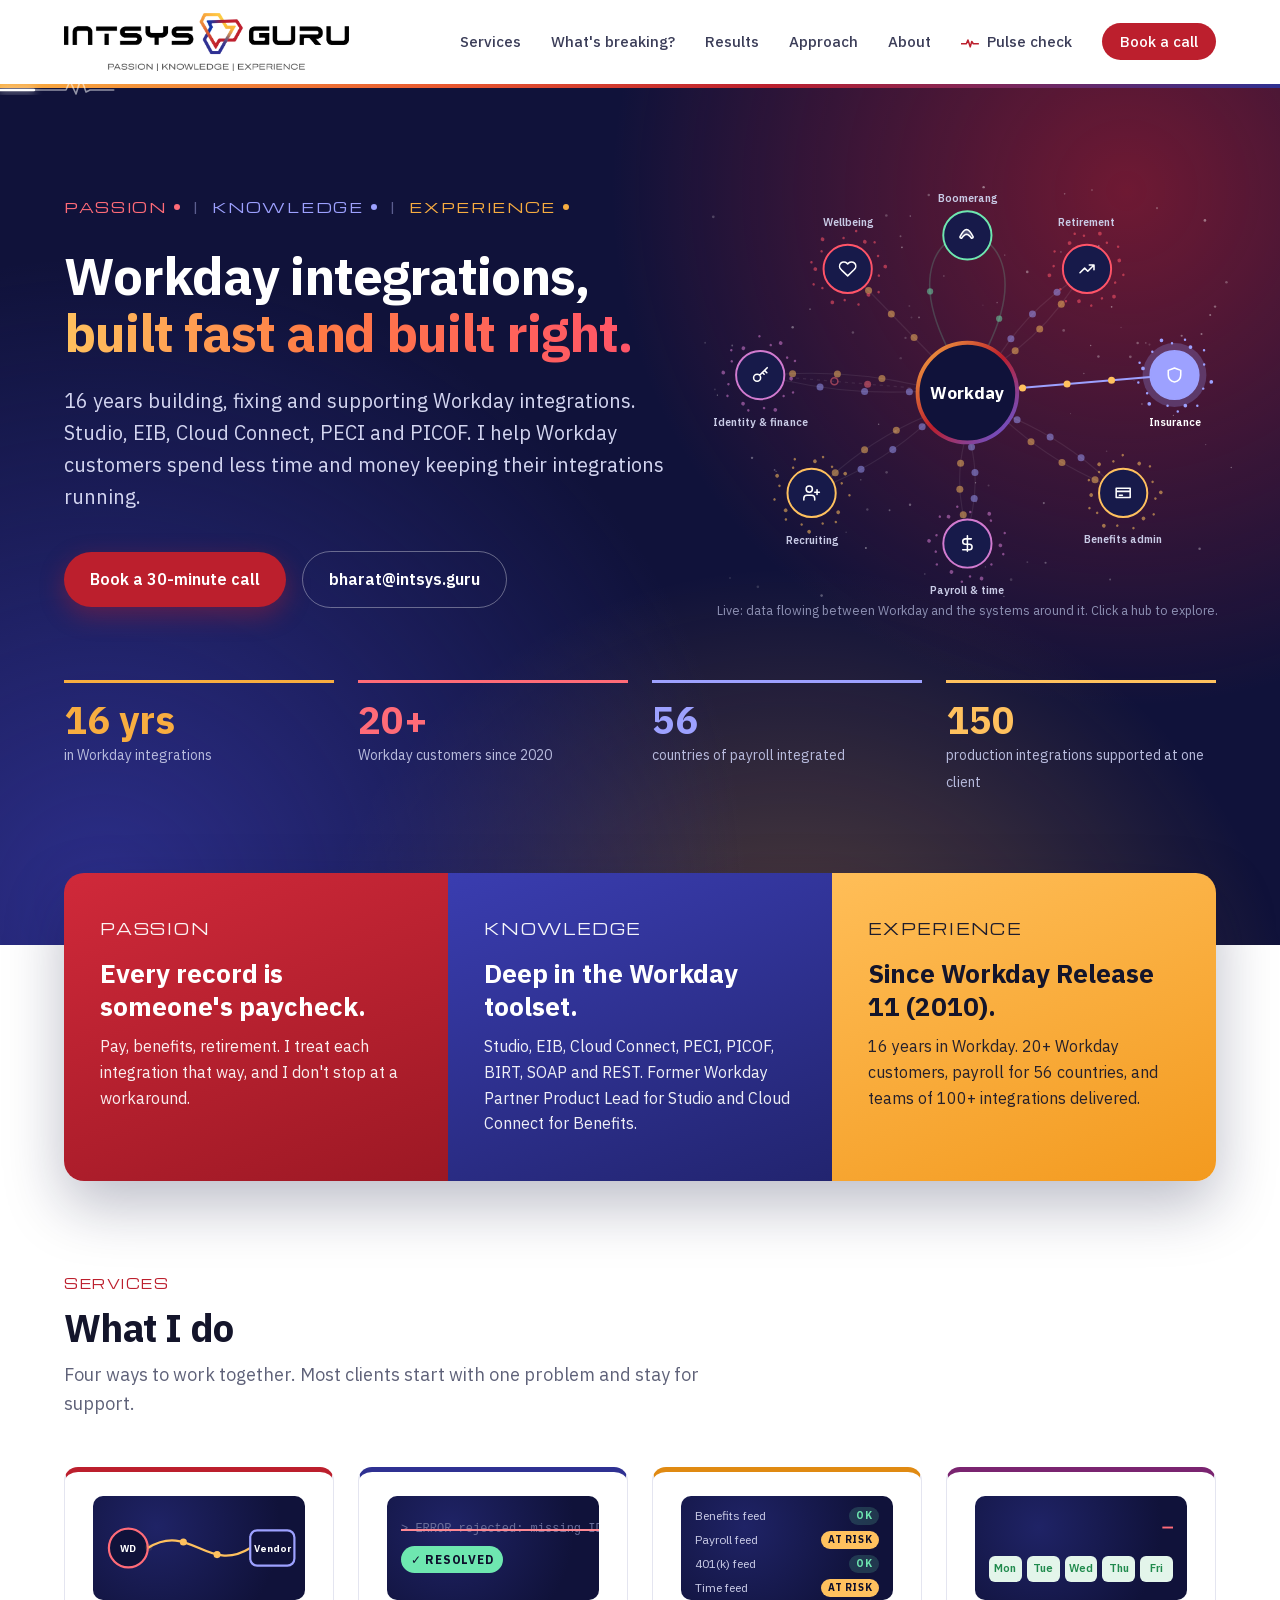
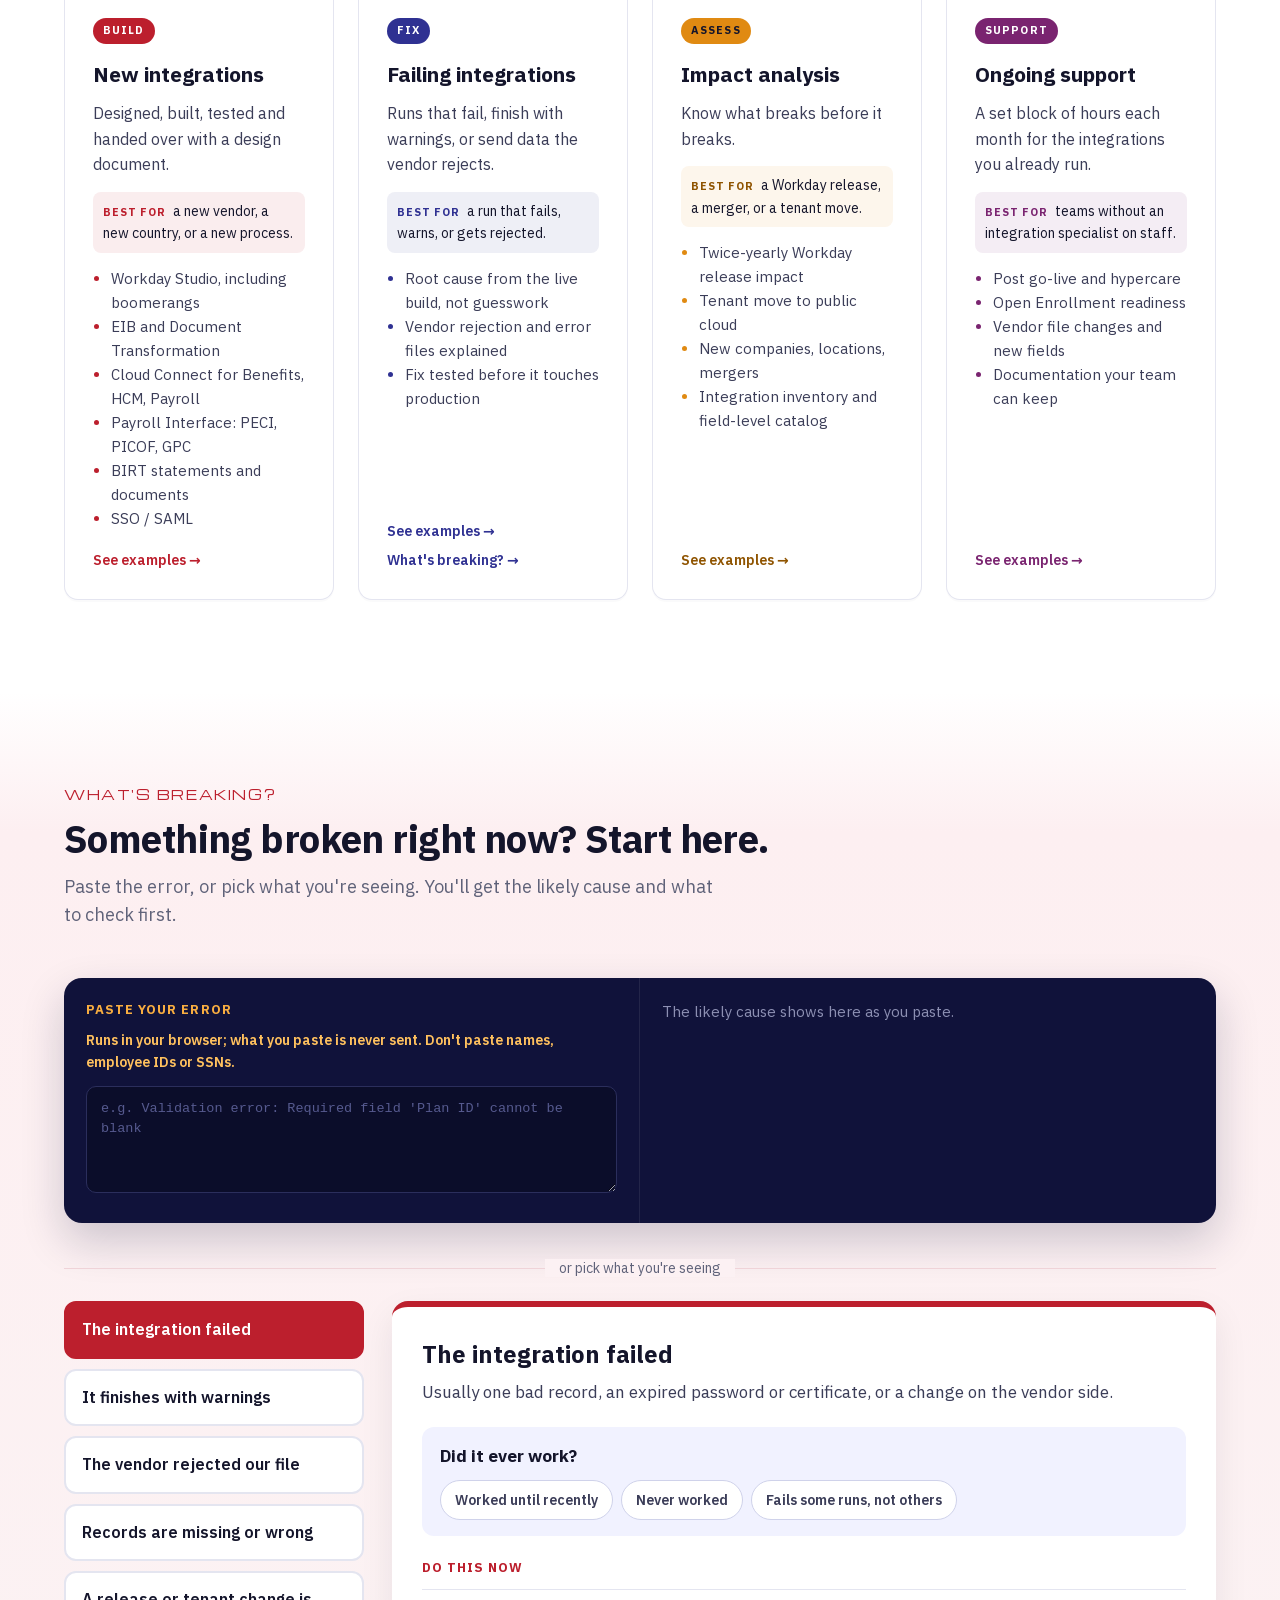
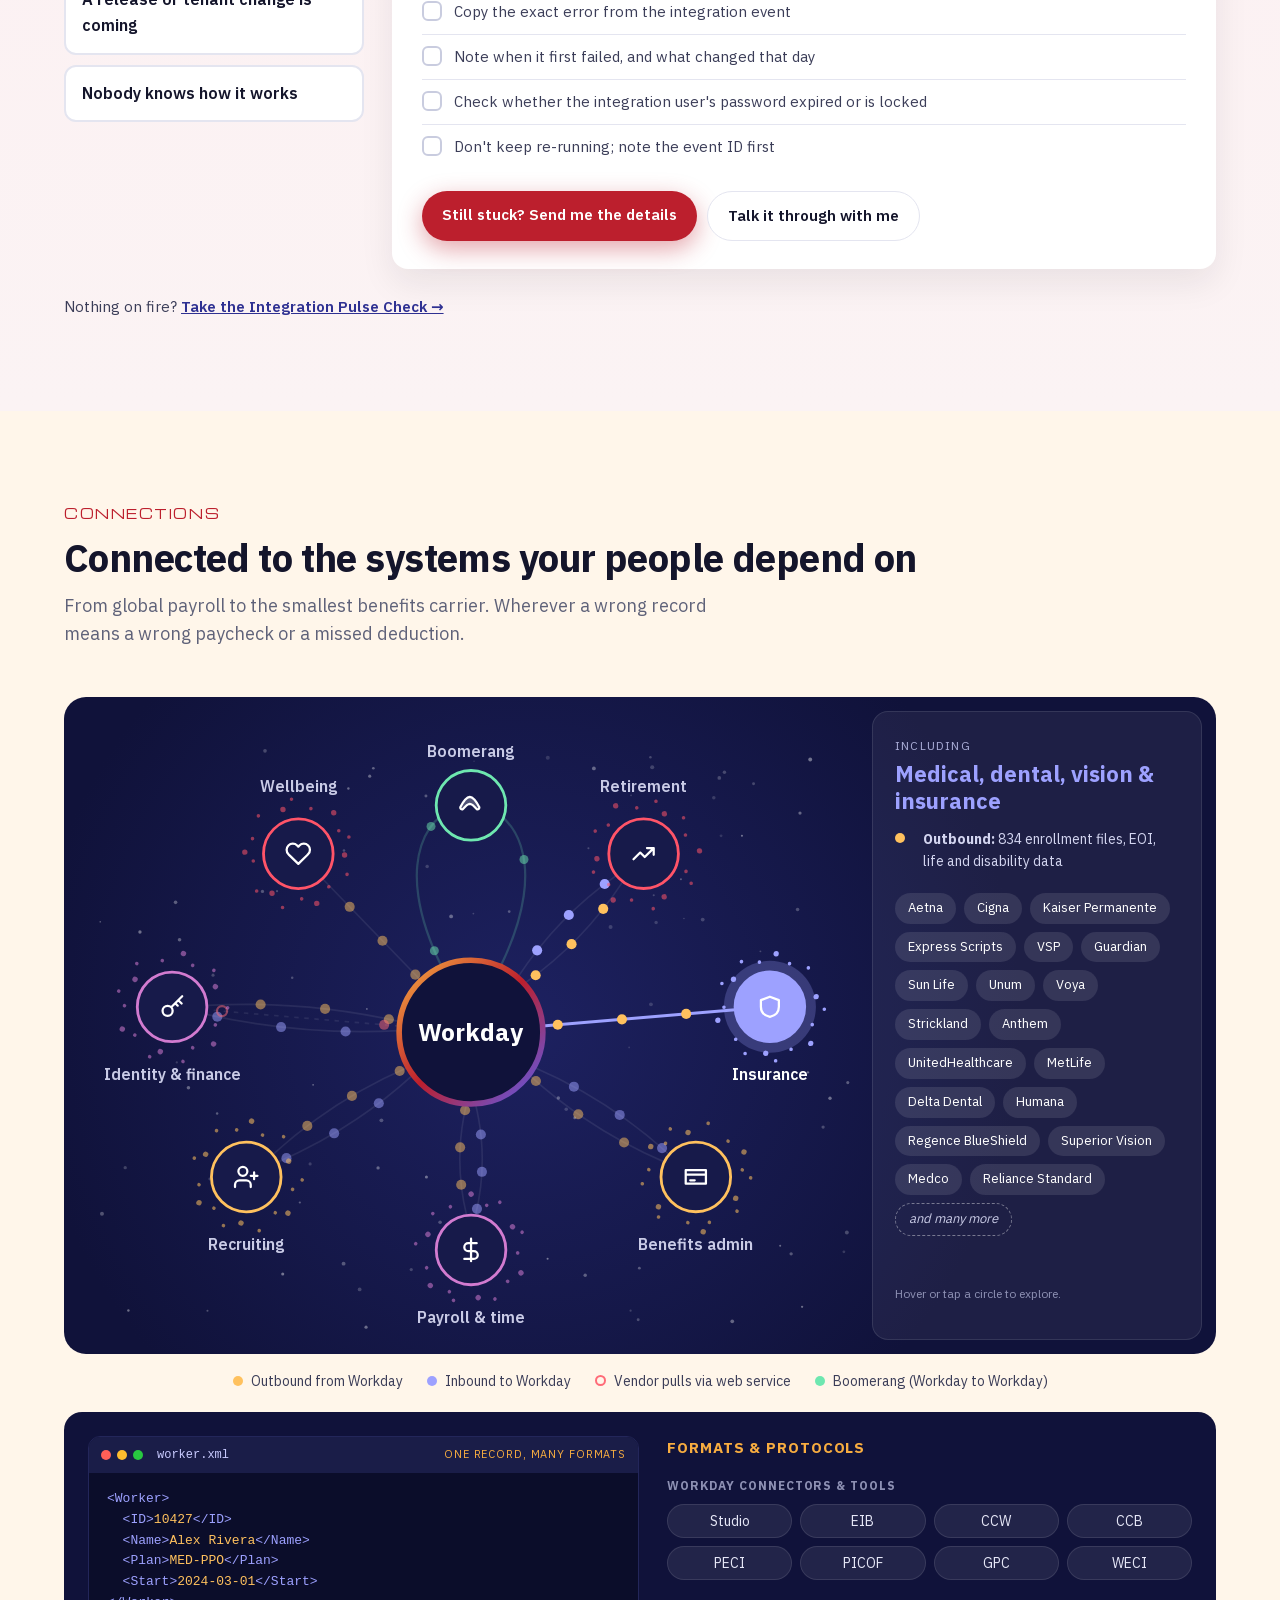
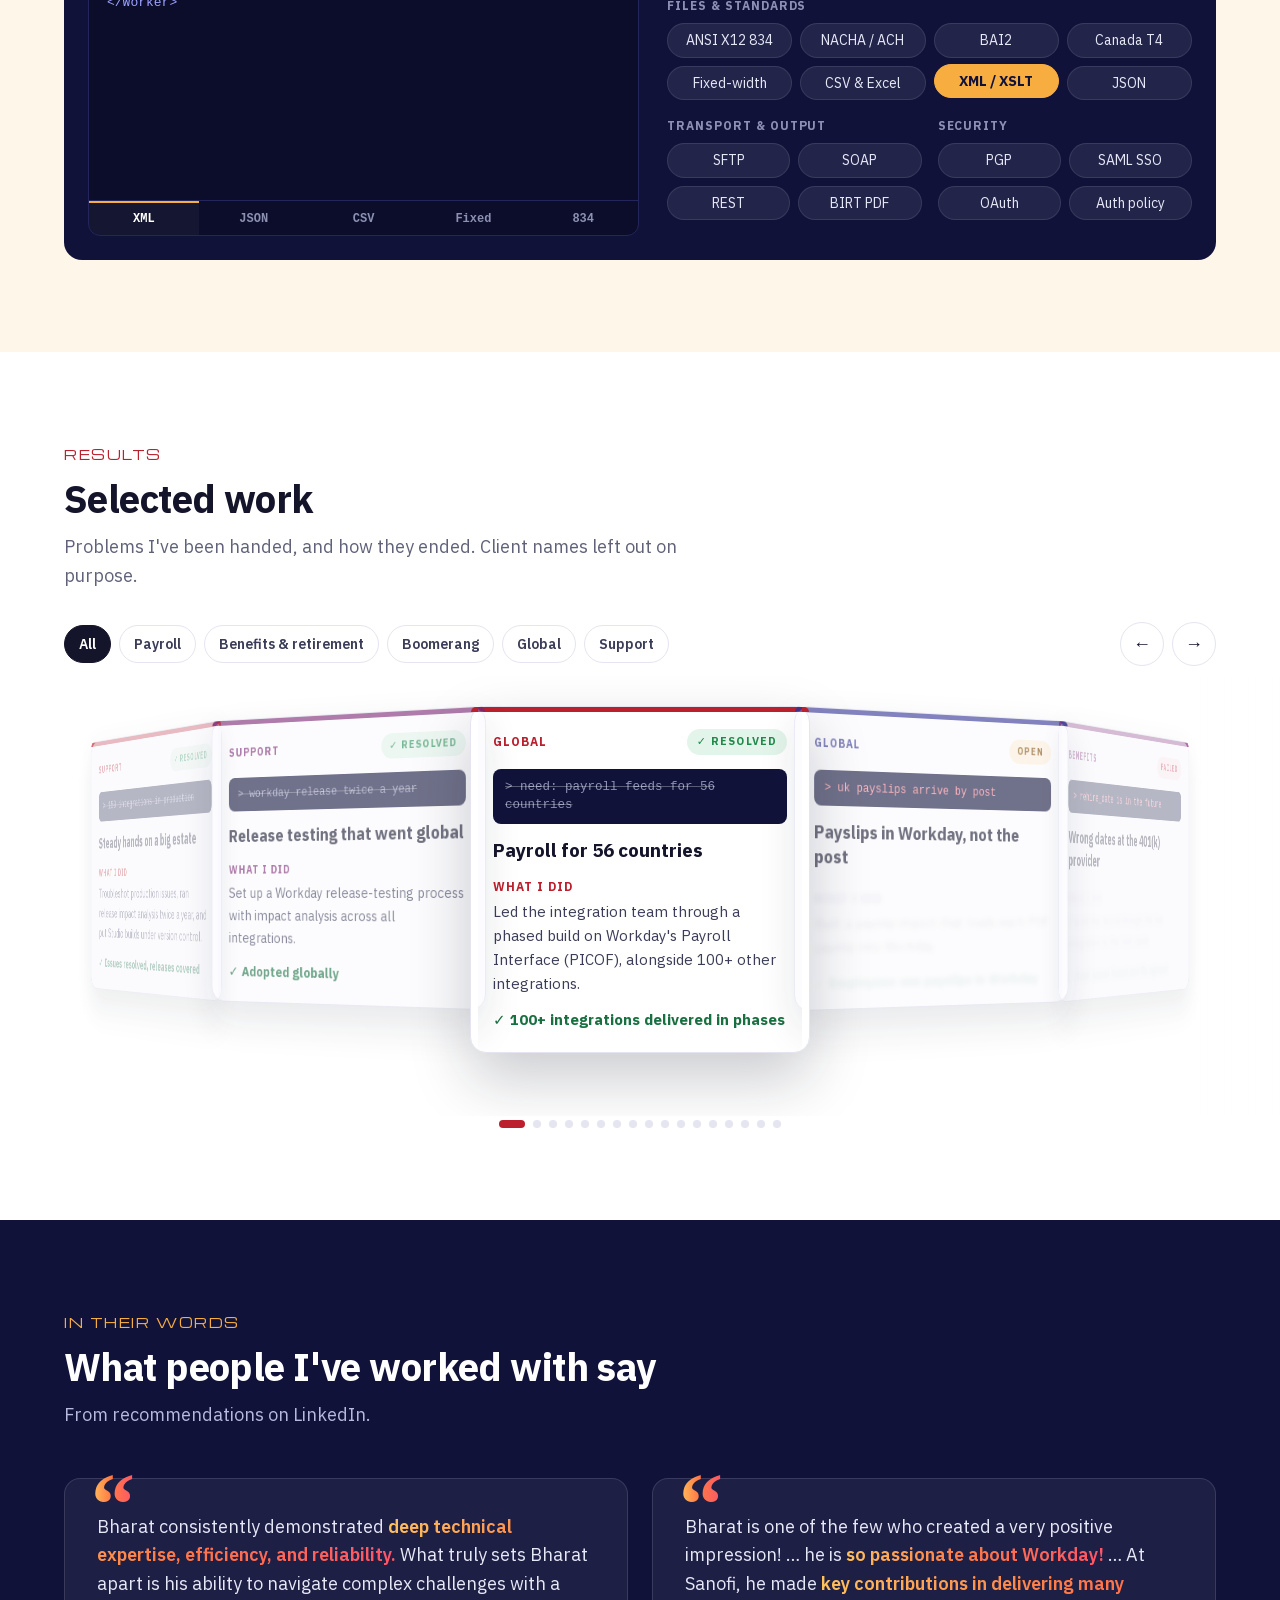
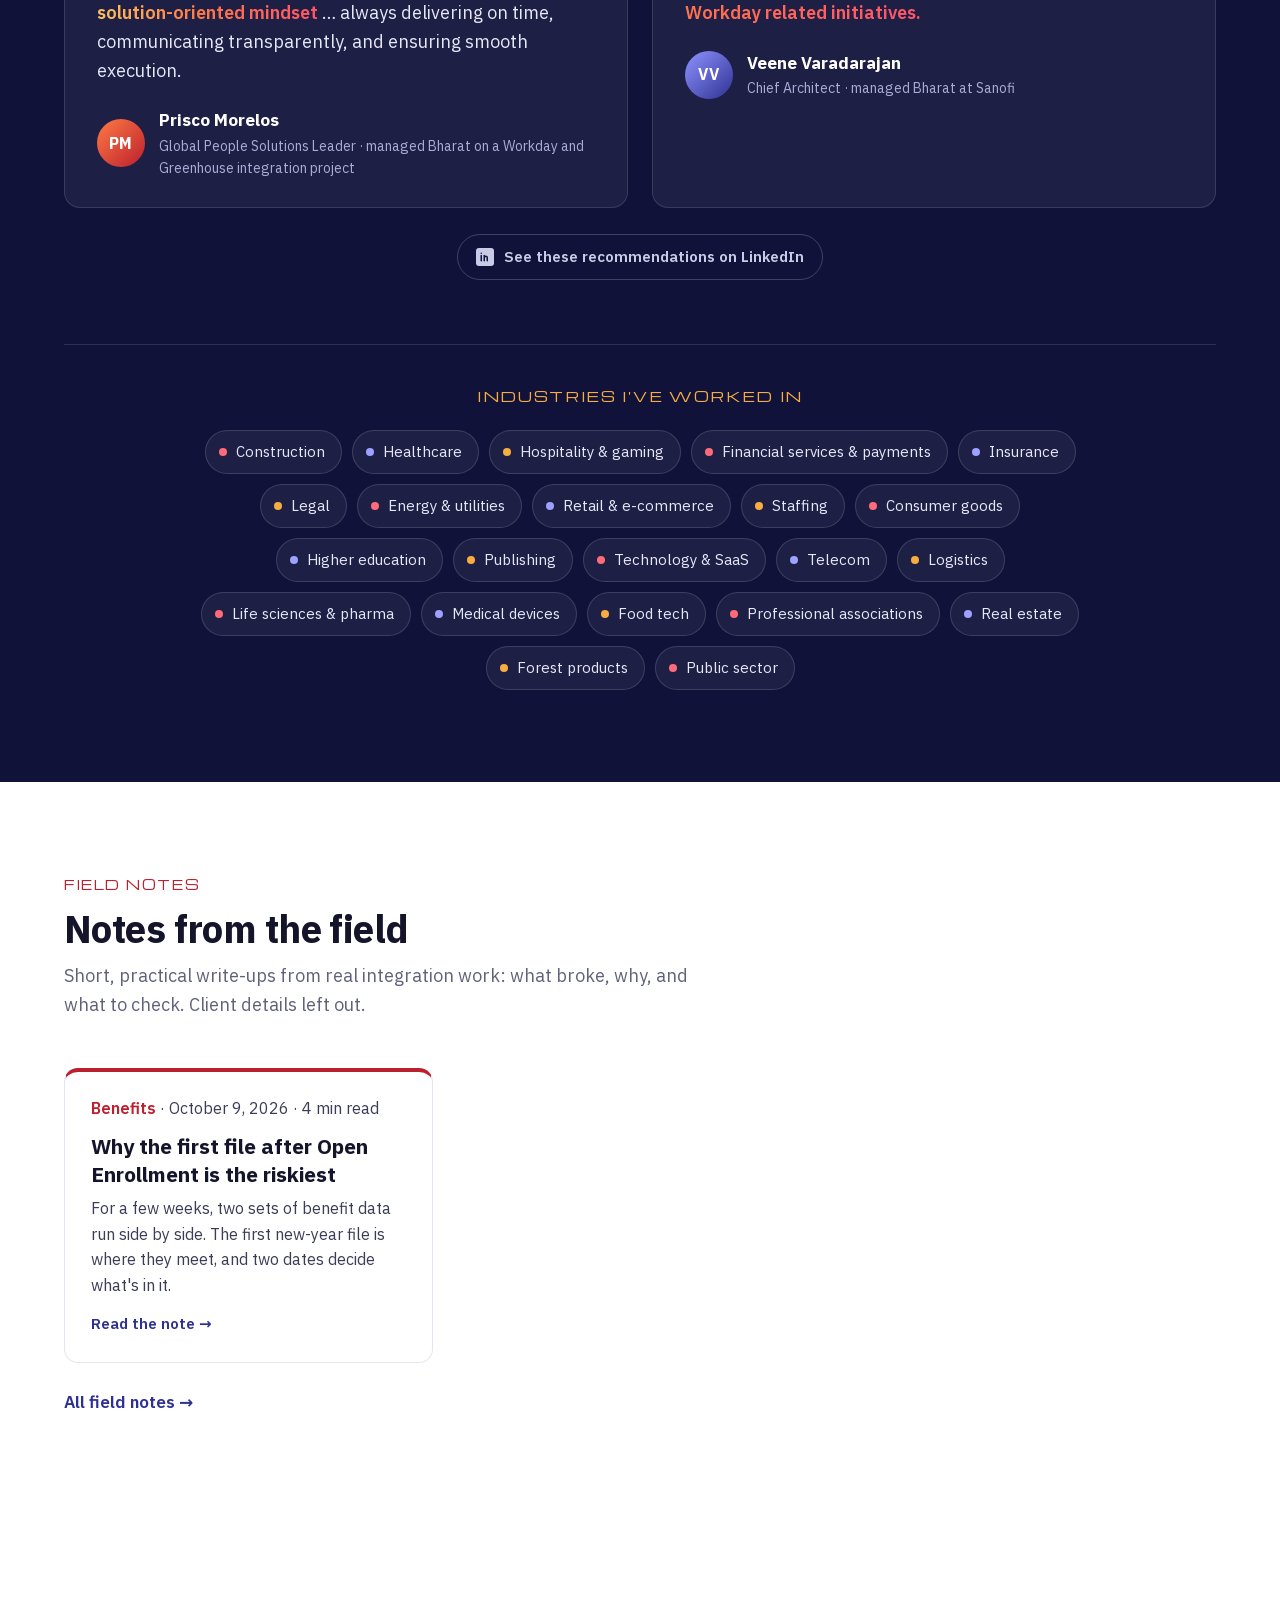
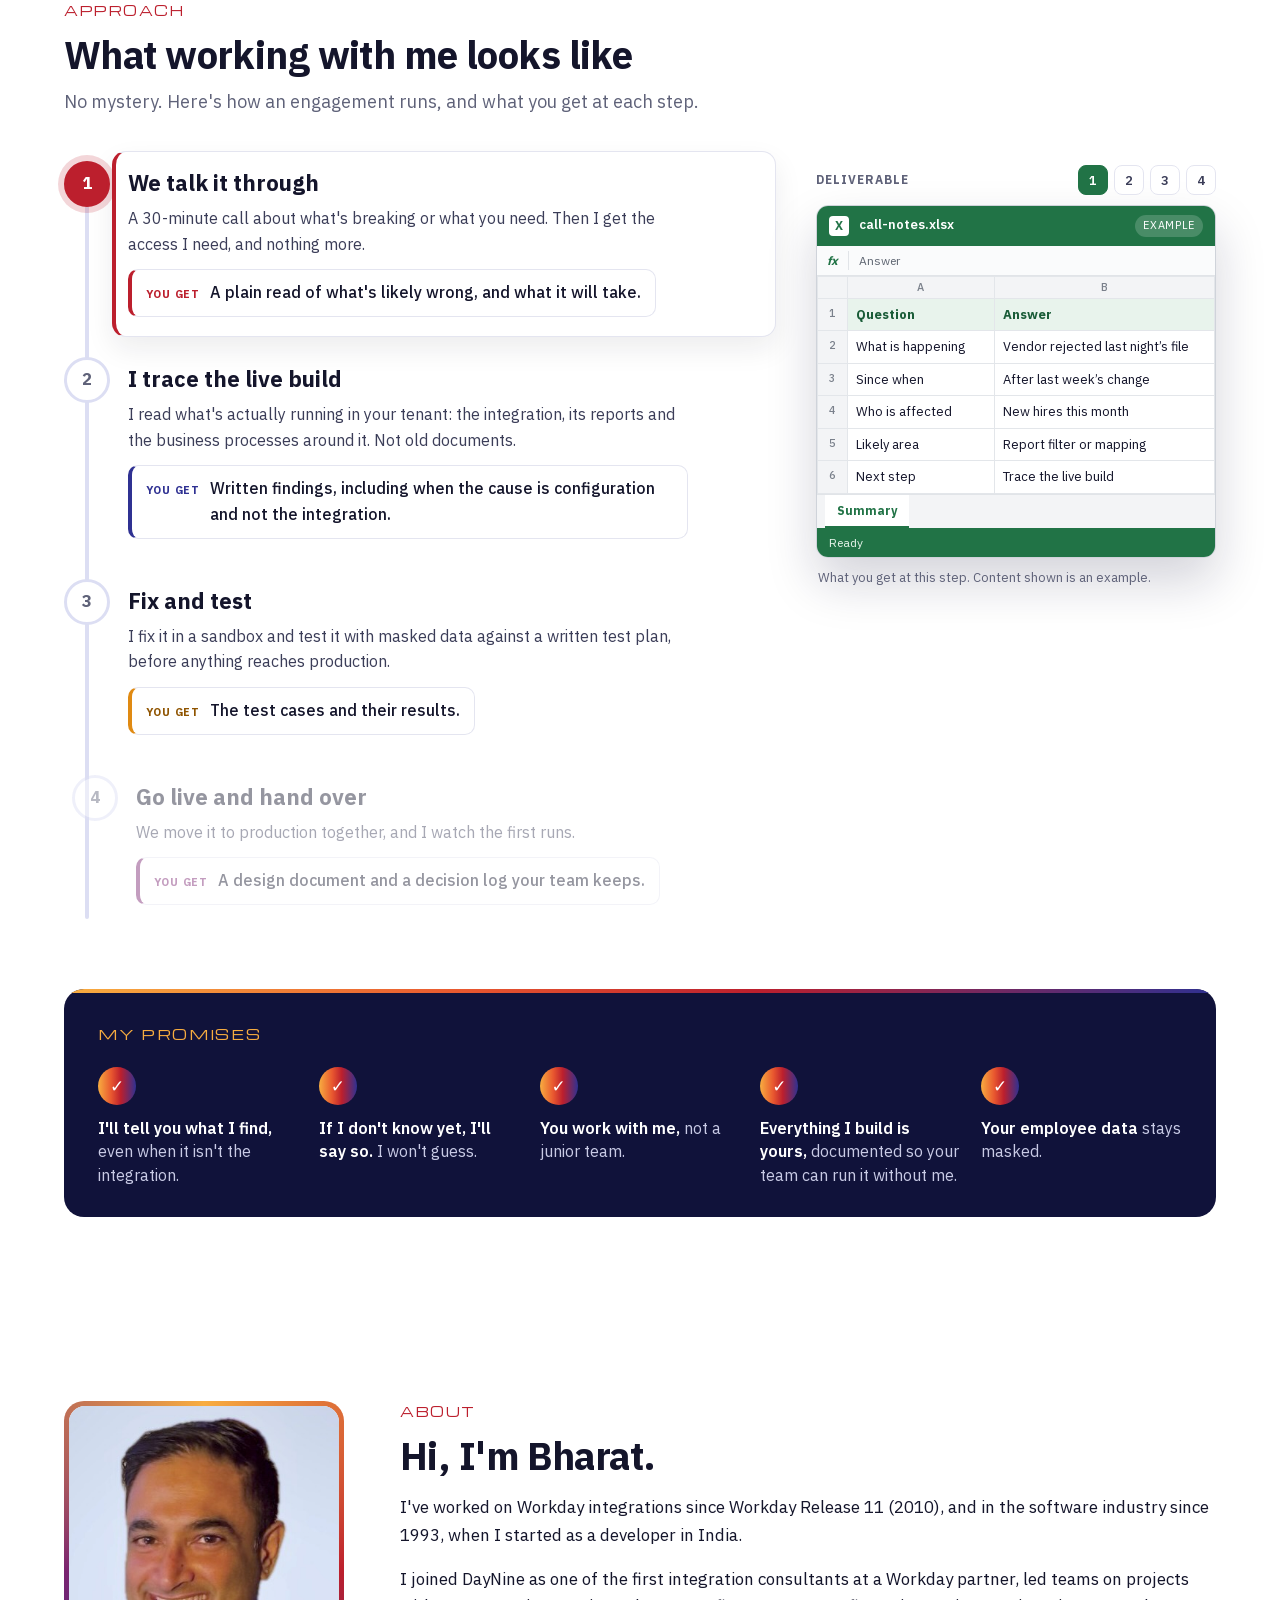
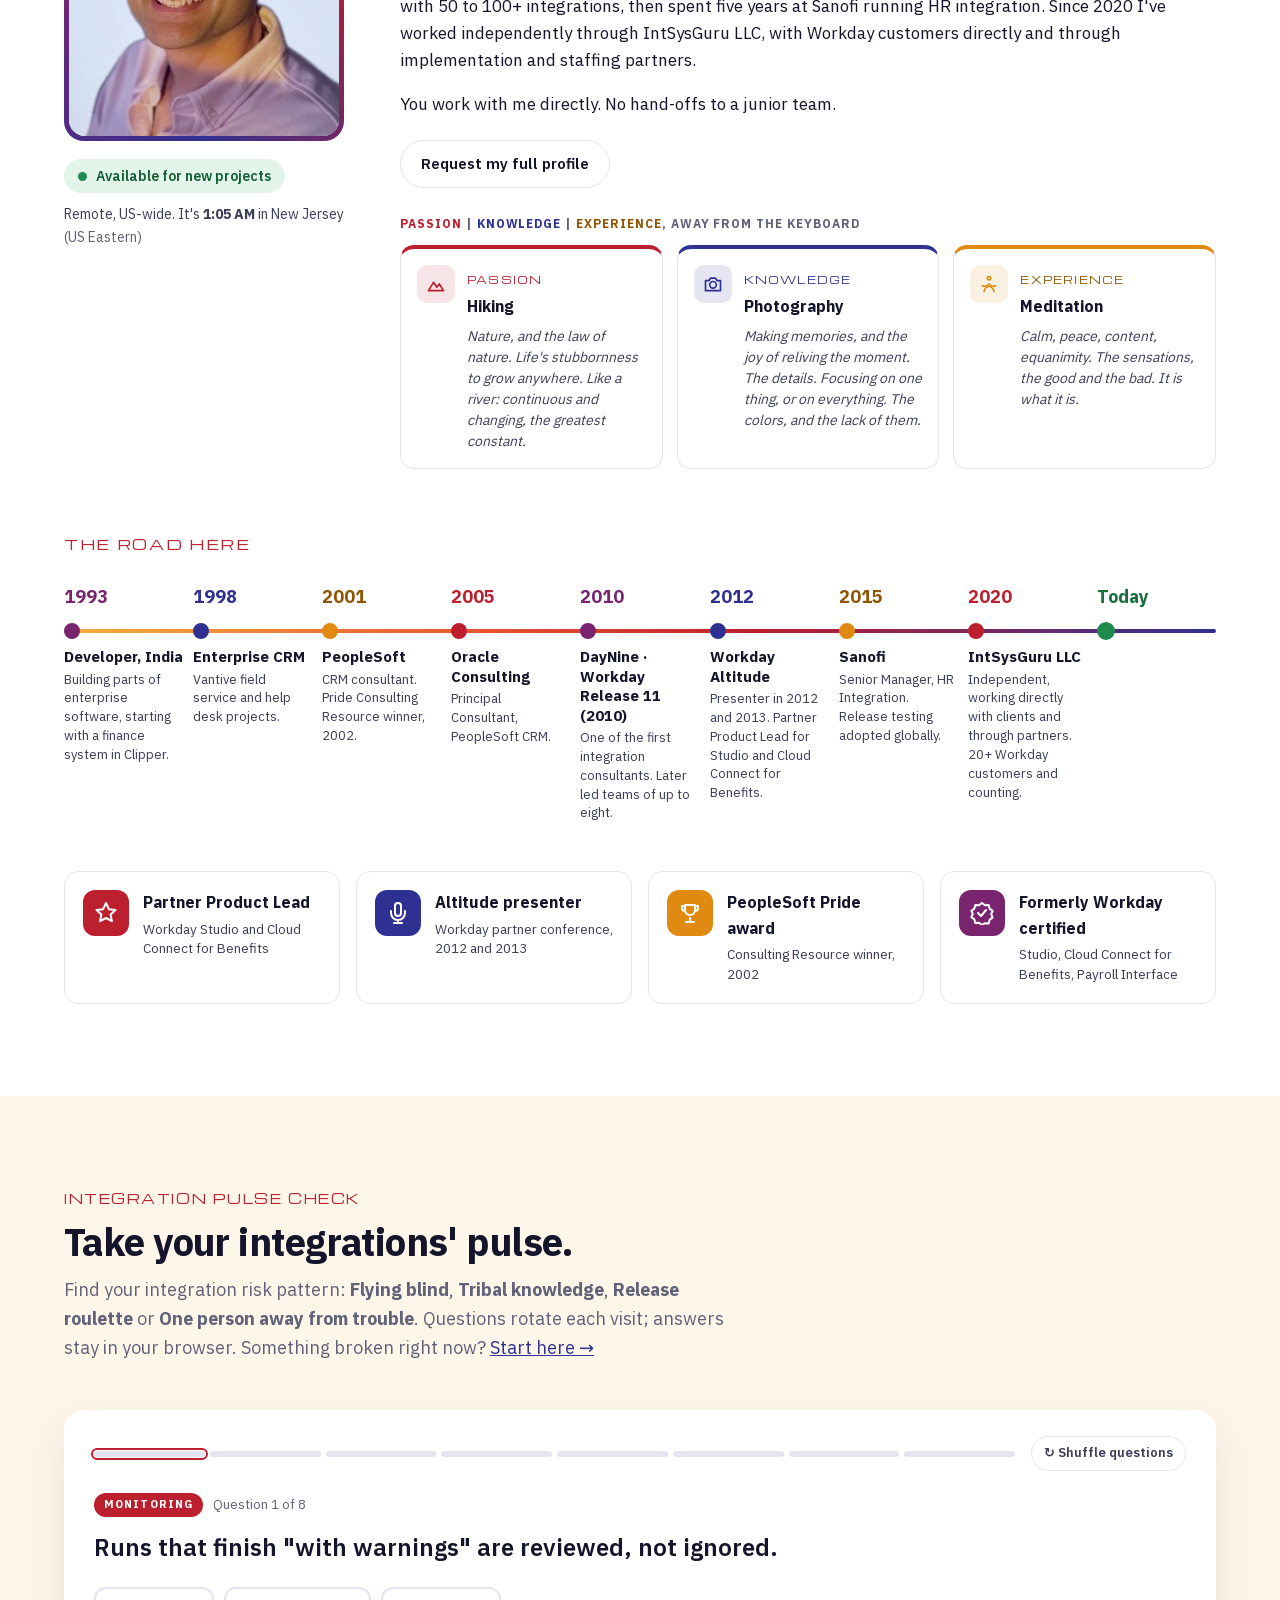
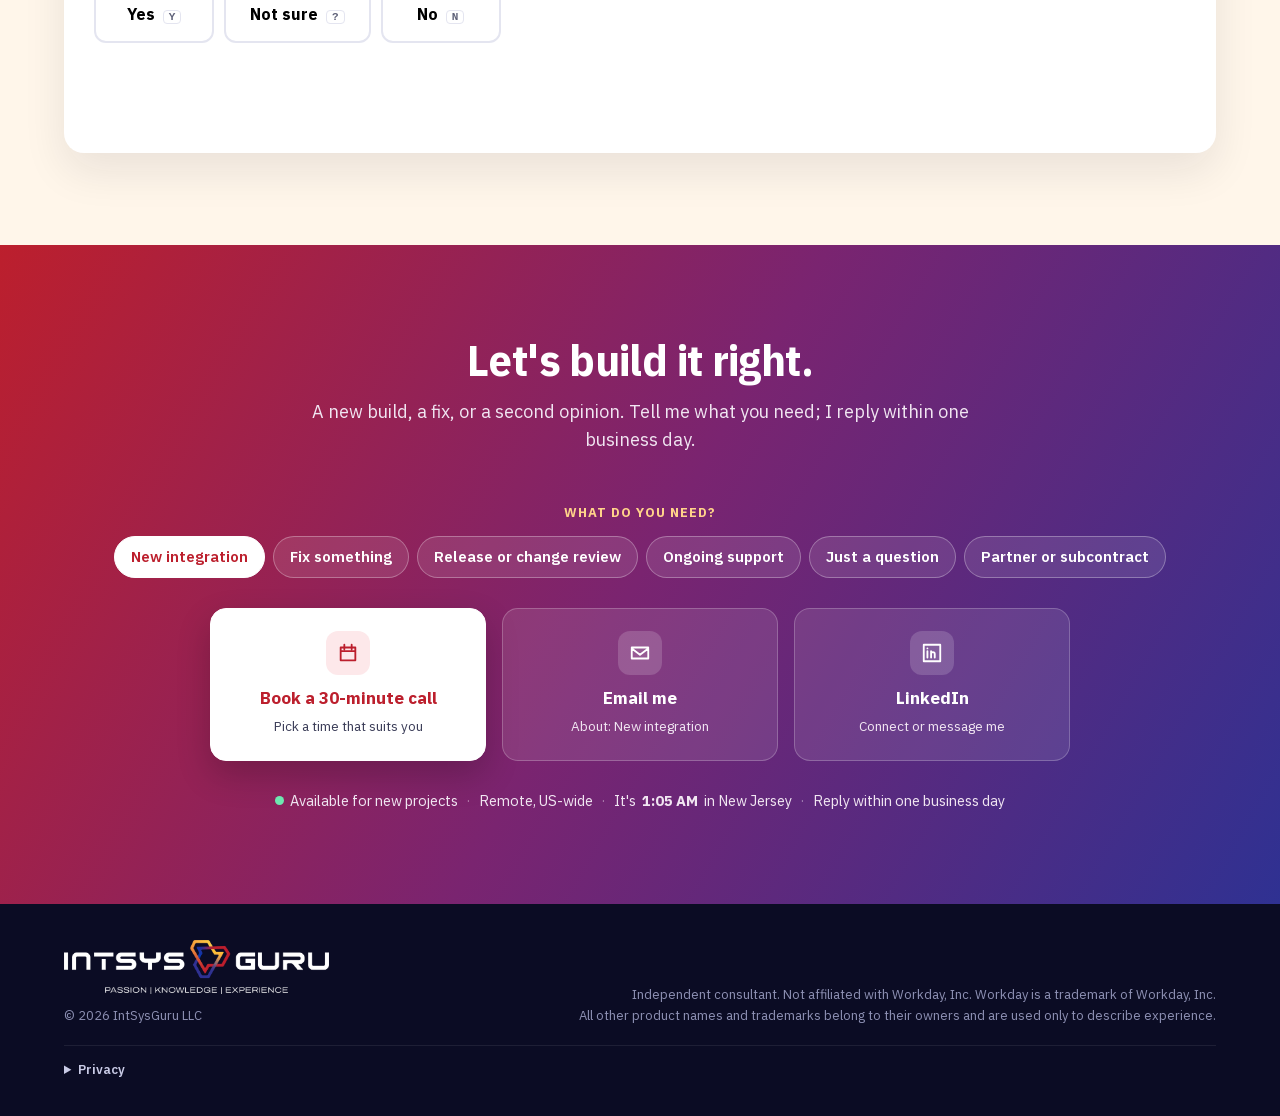
==== commit 56ff9d1d: "Privacy note: say AI tools help draft and edit; field notes are my own work, checked against Workday" ====
--- a/index.html
+++ b/index.html
@@ -1666,6 +1666,7 @@
     <details class="privacy" id="privacy"><summary>Privacy</summary>
       <p>This site uses no cookies. It counts visits and button clicks anonymously with <a href="https://umami.is" target="_blank" rel="noopener">Umami</a>: no personal data, no tracking across sites. It also counts which What&#39;s breaking? options and Pulse Check results come up, never what you paste or how you answered each question.</p>
       <p>The Pulse Check keeps your last score in your own browser only. The "paste your error" box runs in your browser; nothing you paste is sent anywhere. Emails you send me go only to me.</p>
+      <p>I use AI tools to help draft and edit. Every field note is from my own work and checked against Workday's documentation.</p>
       <p>Booking a call opens Fantastical's scheduling page, which has its own privacy policy. Questions: <a href="mailto:bharat@intsys.guru">bharat@intsys.guru</a>.</p>
     </details>
   </div>
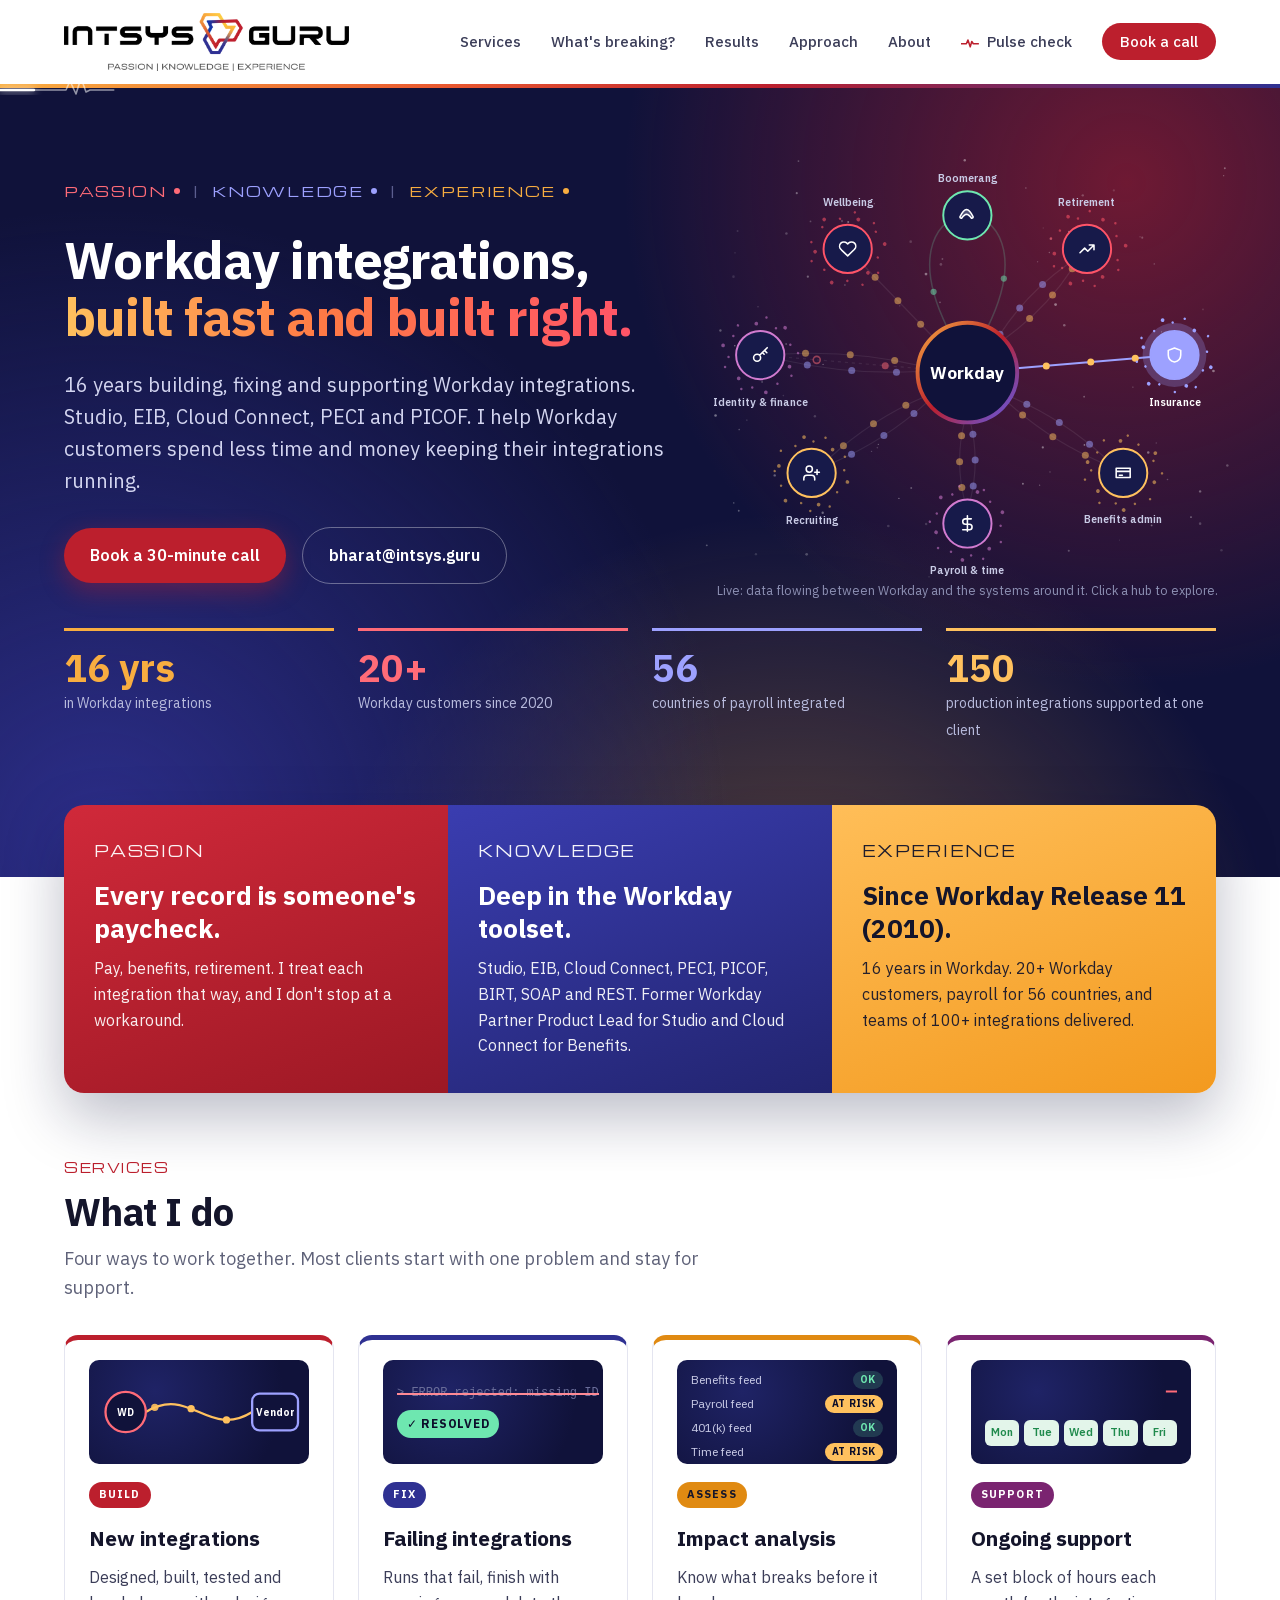
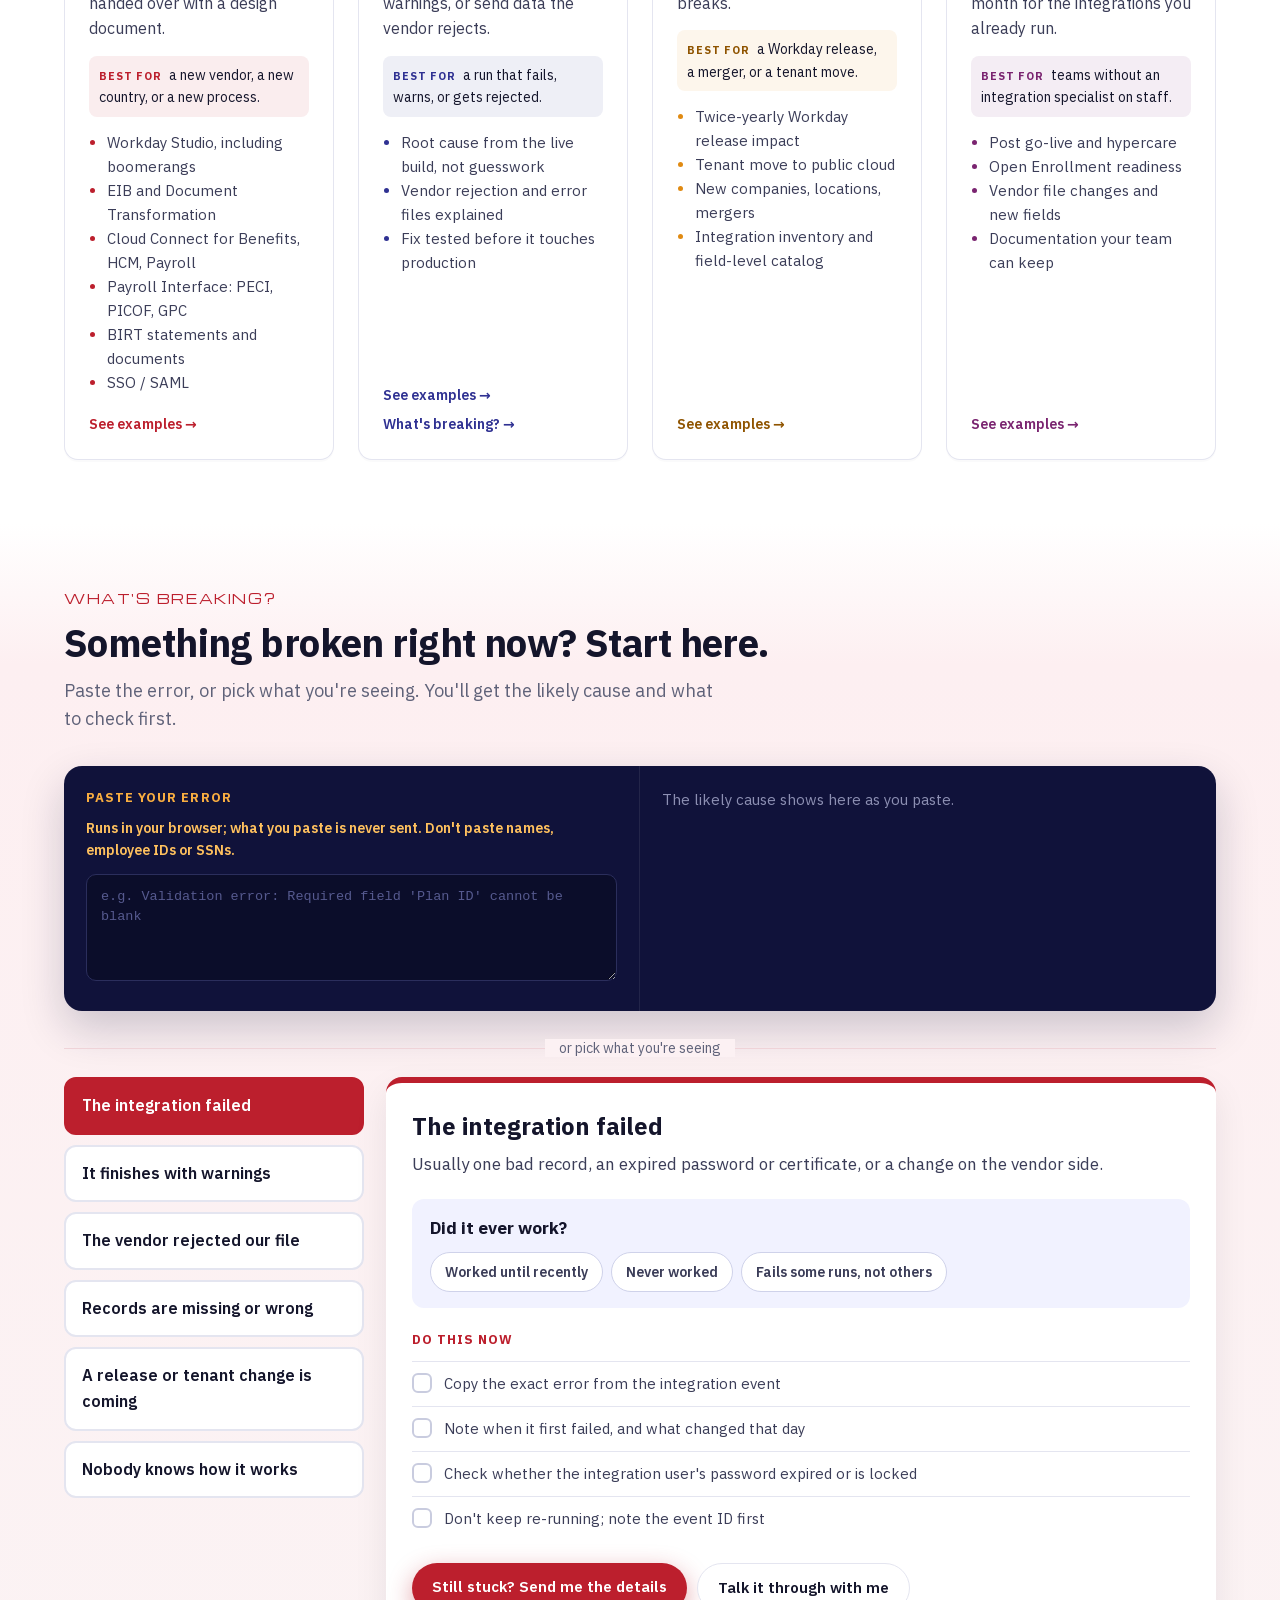
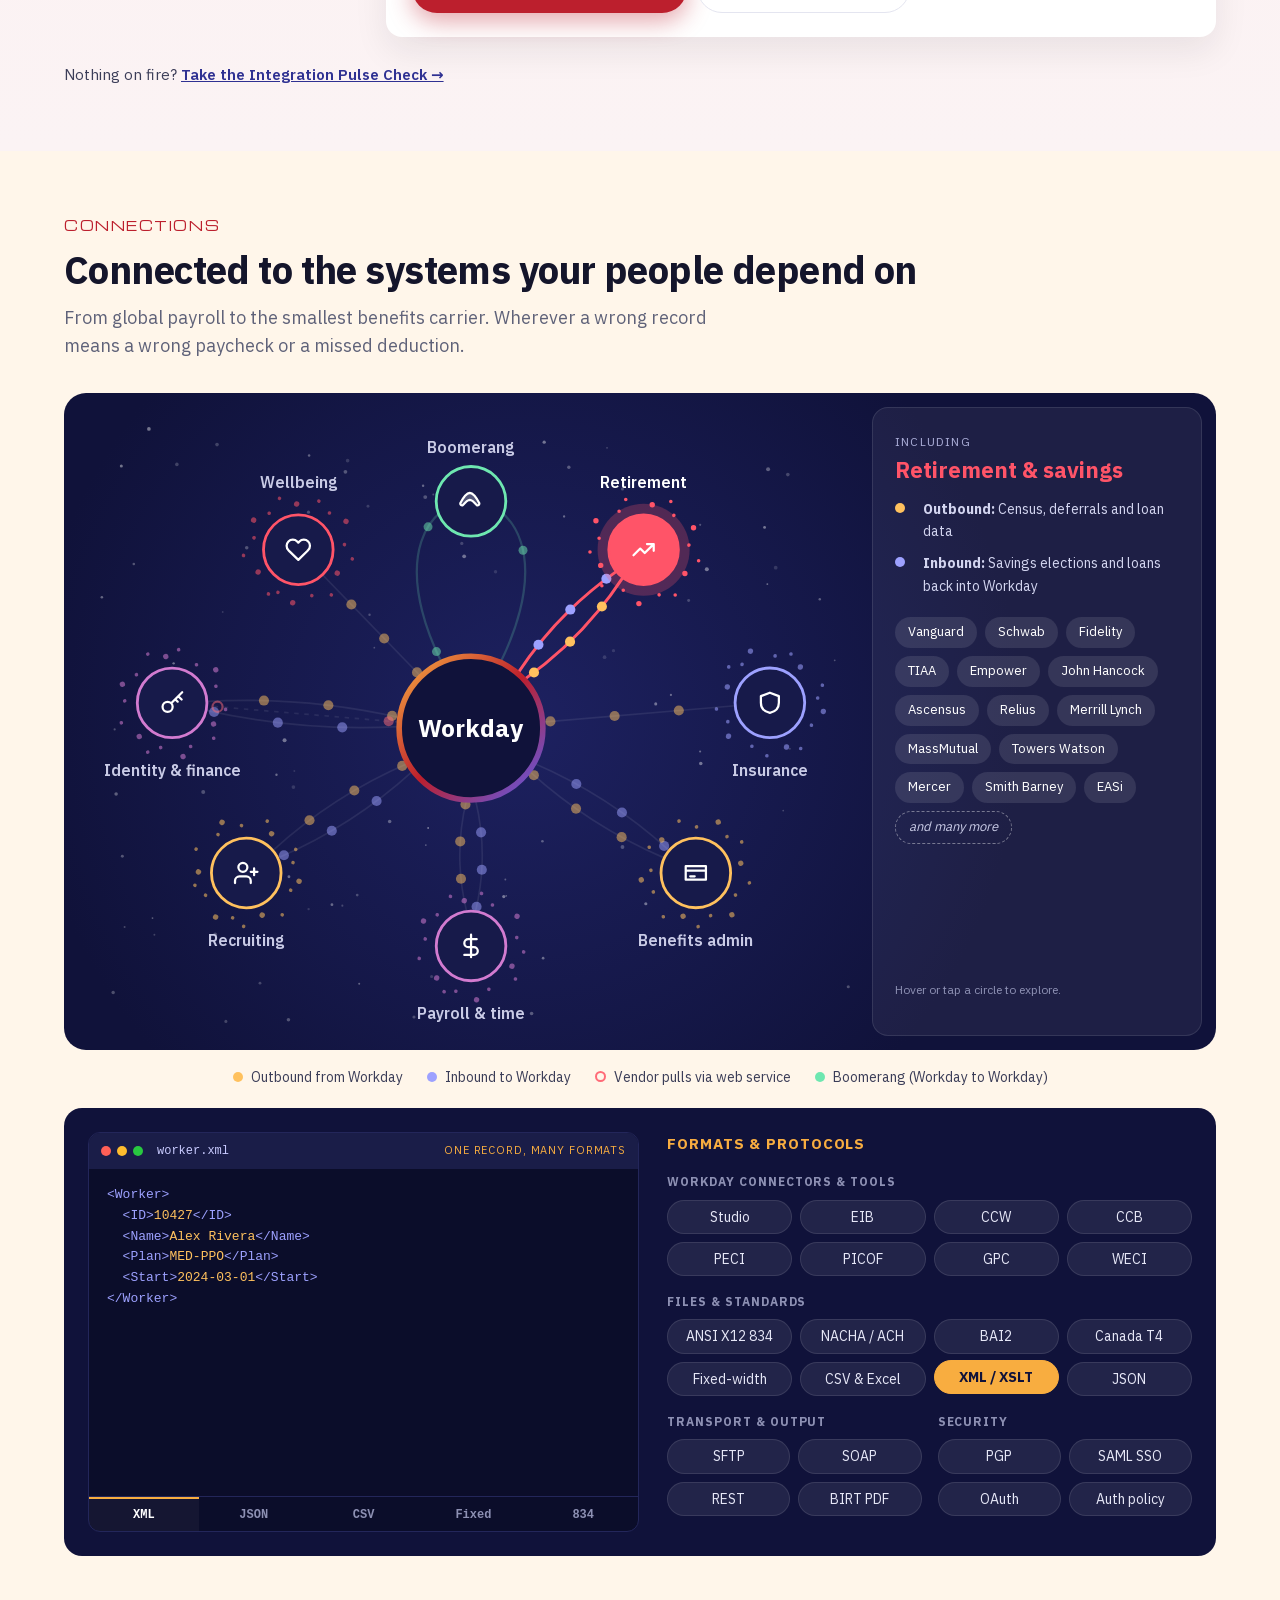
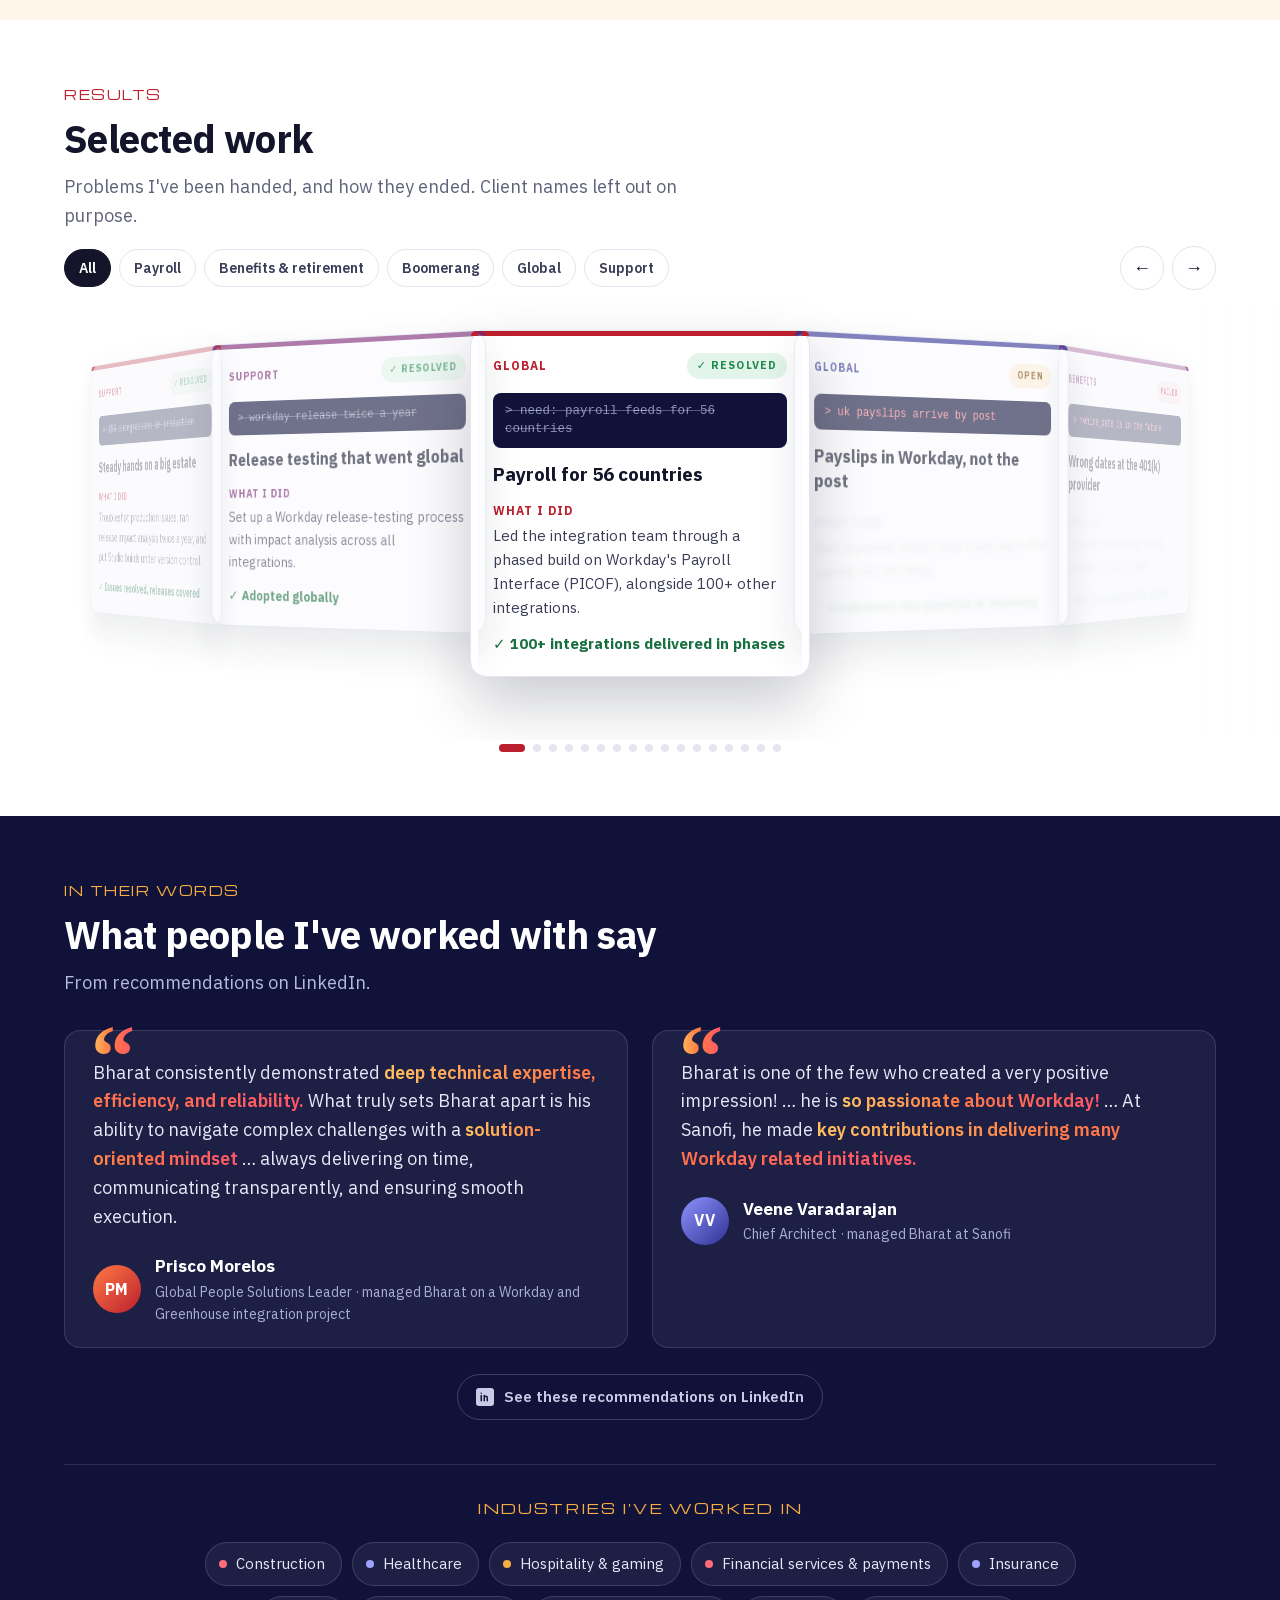
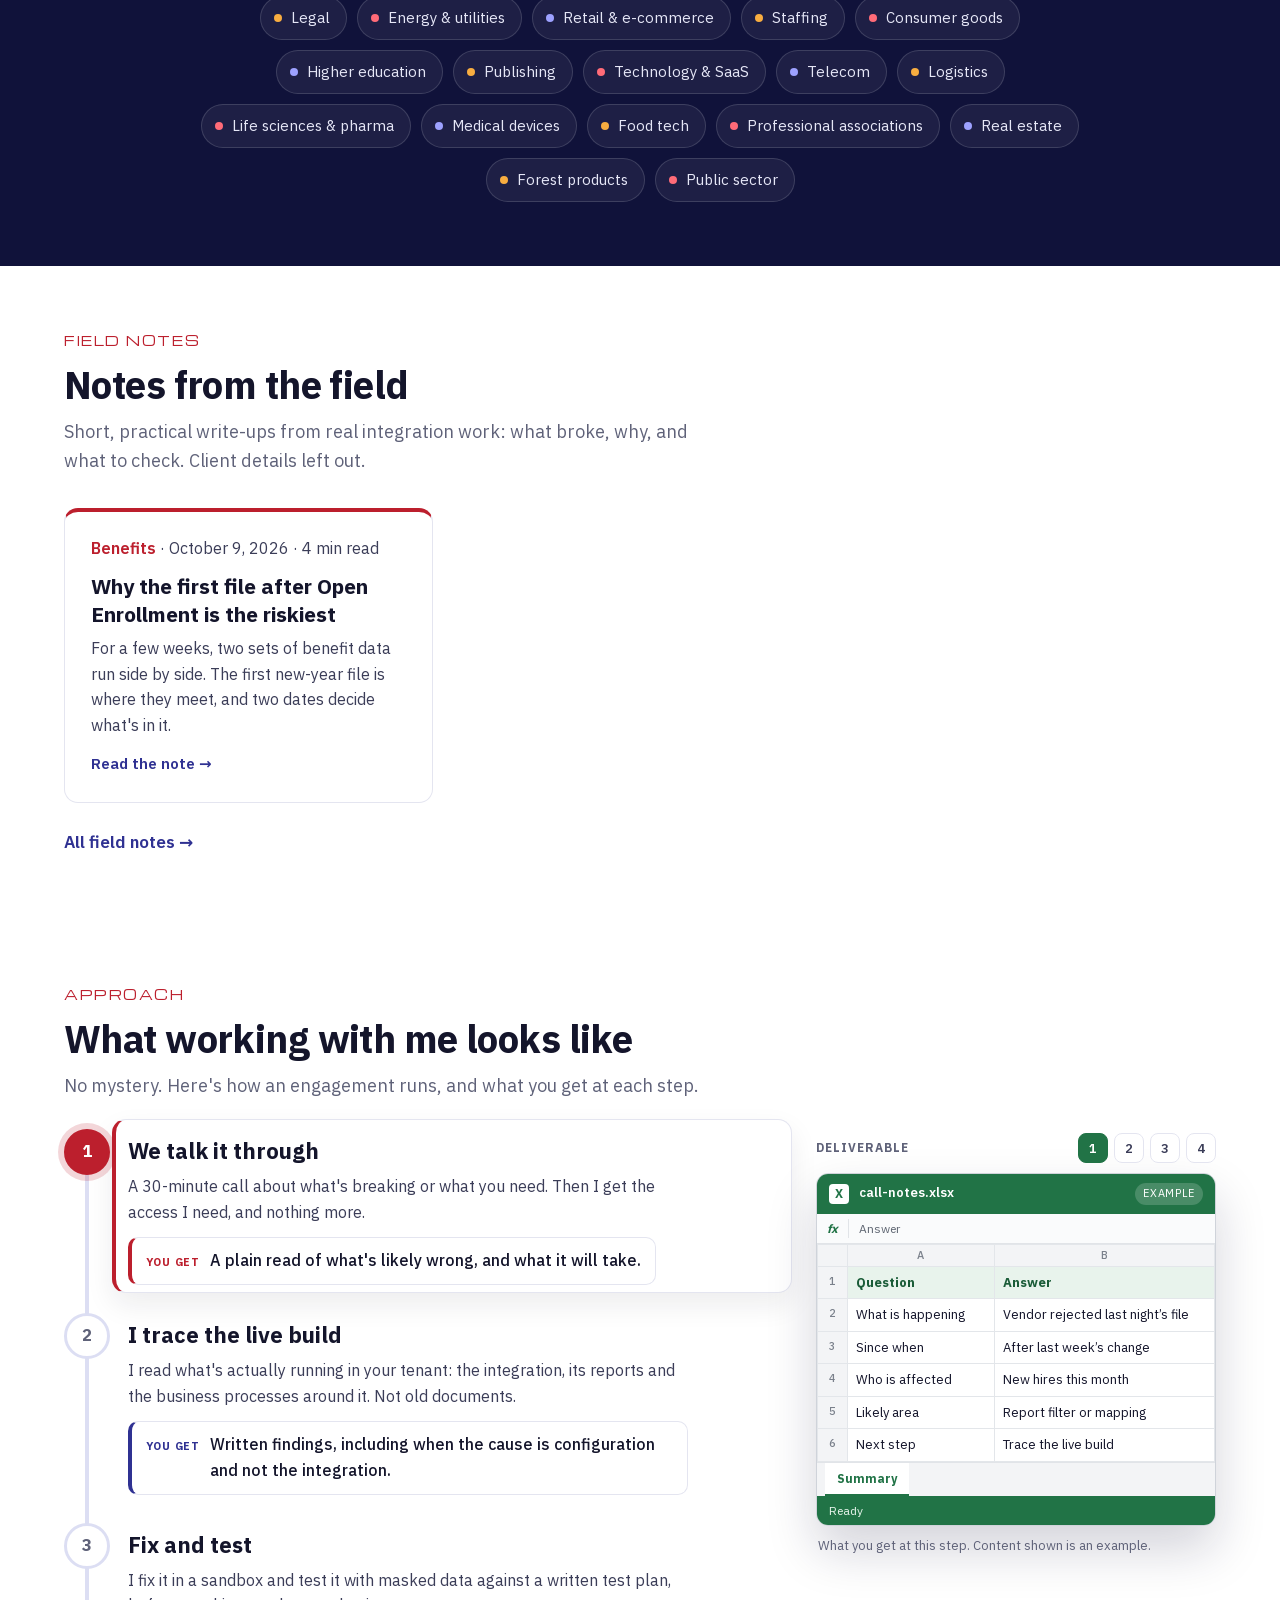
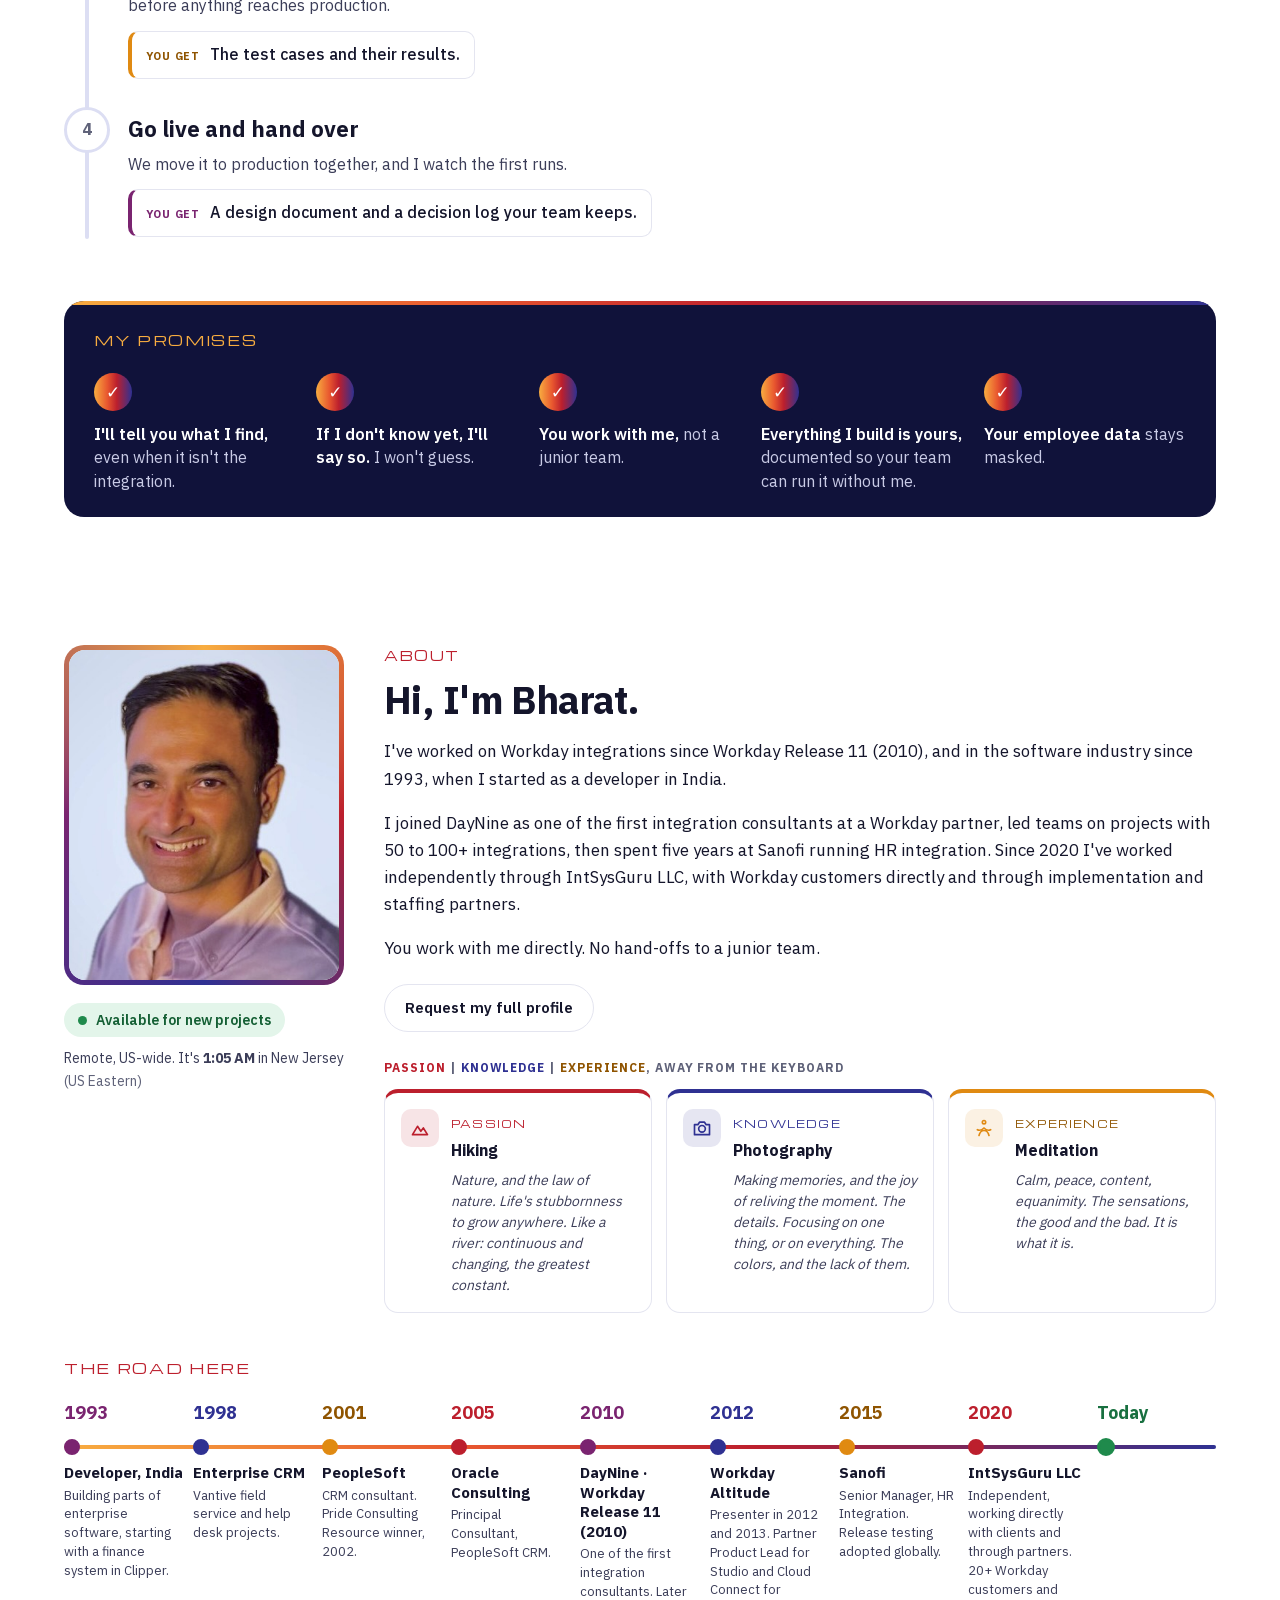
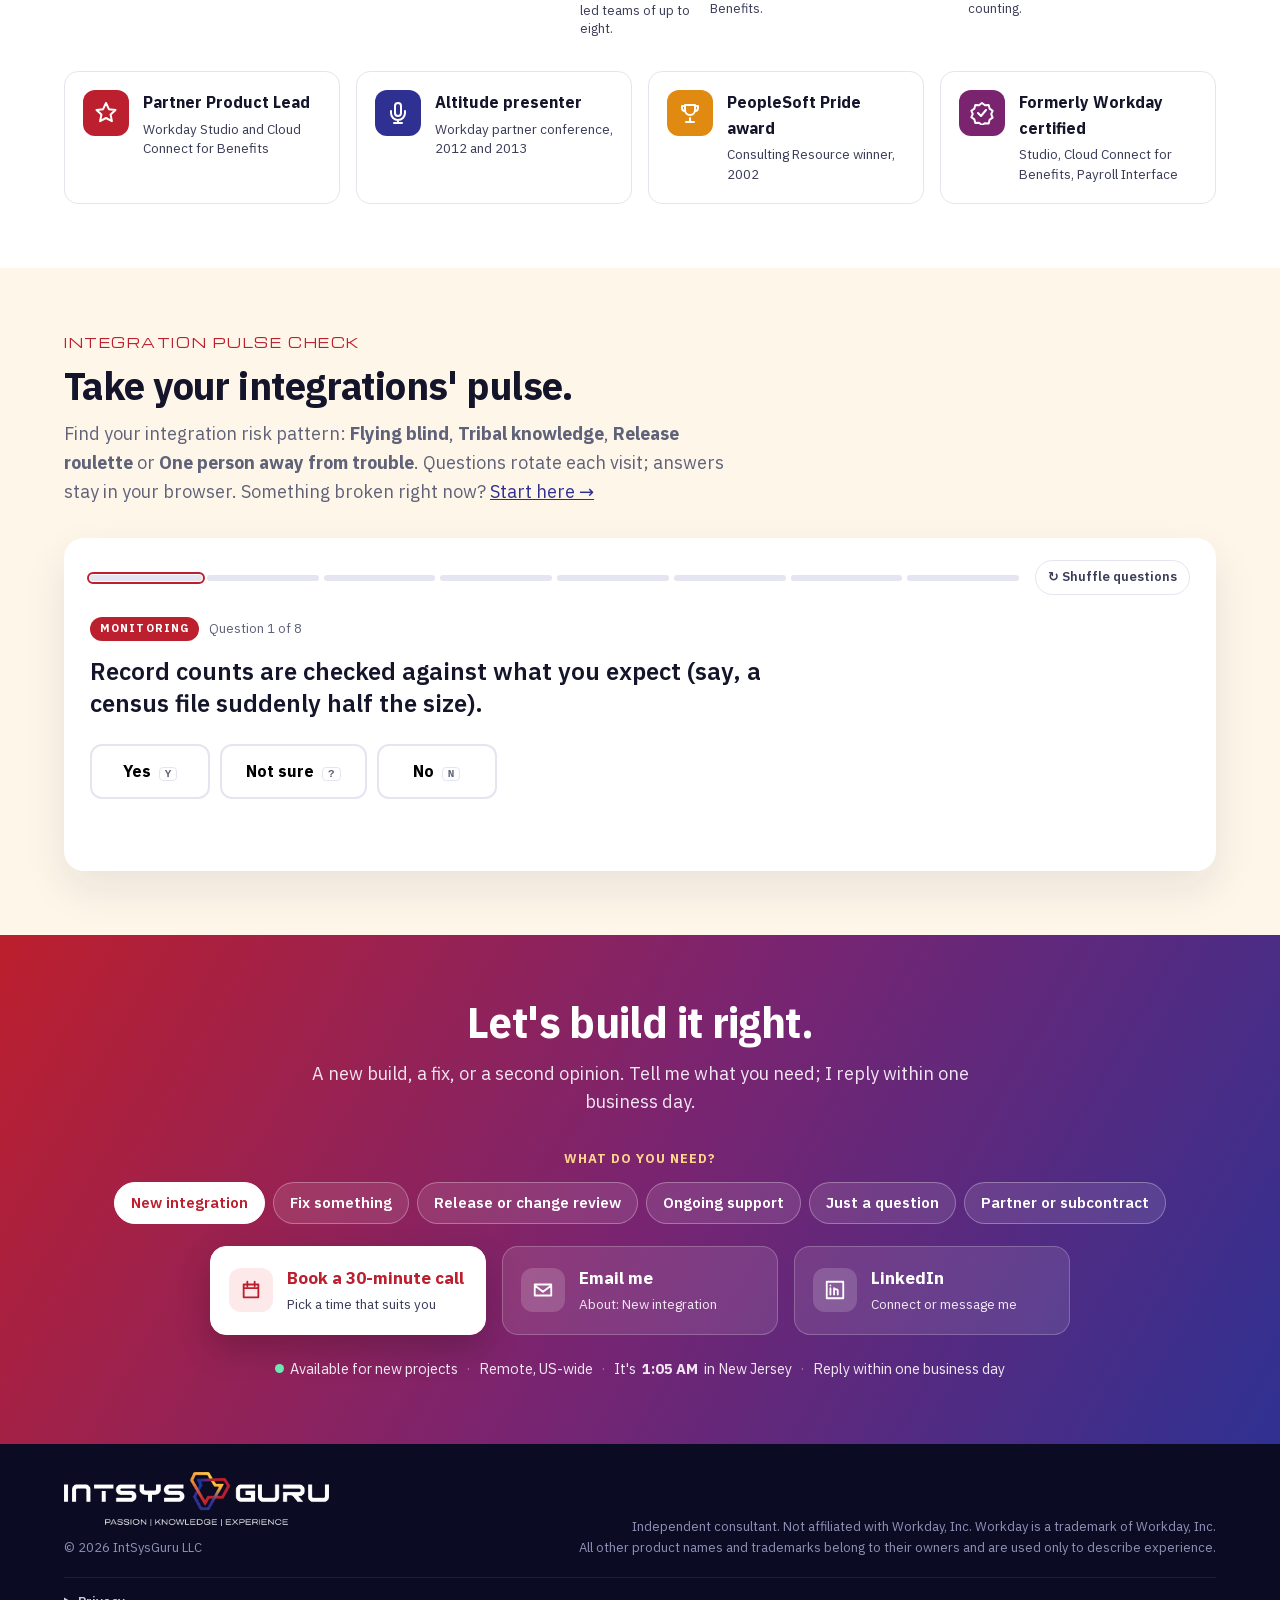
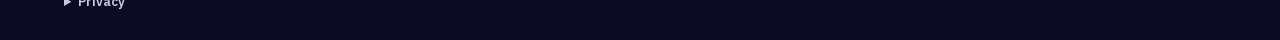
==== commit c7391ed9: "Shorter phone page, site icons, tighter spacing - Site icons: favicon.ico, icon-192.png and apple-to" ====
--- a/index.html
+++ b/index.html
@@ -6,6 +6,9 @@
 <title>IntSys Guru — Workday Integration Consulting</title>
 <meta name="description" content="Independent Workday integration consultant. 16 years building, fixing and supporting Studio, EIB, Cloud Connect, PECI and PICOF integrations.">
 <link rel="canonical" href="https://intsys.guru/">
+<link rel="icon" href="/favicon.ico" sizes="any">
+<link rel="icon" type="image/png" sizes="192x192" href="/icon-192.png">
+<link rel="apple-touch-icon" href="/apple-touch-icon.png">
 <meta property="og:type" content="website">
 <meta property="og:url" content="https://intsys.guru/">
 <meta property="og:site_name" content="IntSys Guru">
@@ -94,12 +97,25 @@
     .brand img { height: 38px; }
     nav a:not(.btn-sm) { display: none; }
     nav a.btn-sm { white-space: nowrap; padding: 8px 14px; font-size: 14px; margin-left: 12px; }
-  }
+    nav .jump { display: inline-block; vertical-align: middle; }
+    nav .jump .jump-list a { display: block; margin: 0; padding: 12px 14px; font-size: 16px; color: var(--ink, #14152b); border-radius: 10px; }
+  }
+
+  /* phones: a sections menu, because the header links drop away there */
+  .jump { display: none; position: relative; margin-left: 10px; }
+  .jump summary { list-style: none; cursor: pointer; width: 40px; height: 40px; border-radius: 50%; display: grid; place-items: center;
+    border: 1px solid var(--line, #e4e5f0); background: #fff; color: var(--ink, #14152b); }
+  .jump summary::-webkit-details-marker { display: none; }
+  .jump summary svg { width: 20px; height: 20px; fill: none; stroke: currentColor; stroke-width: 2; stroke-linecap: round; }
+  .jump[open] summary { background: var(--night, #10123a); color: #fff; border-color: var(--night, #10123a); }
+  .jump-list { position: absolute; right: -4px; top: 50px; min-width: 220px; display: flex; flex-direction: column; padding: 8px;
+    background: #fff; border: 1px solid var(--line, #e4e5f0); border-radius: 16px; box-shadow: 0 18px 40px rgba(16,18,58,.18); white-space: normal; }
+  nav .jump .jump-list a:active, nav .jump .jump-list a:hover { background: #f3f4fb; color: var(--passion, #bc1f2d); }
 
 
   /* hero */
   .hero {
-    color: #fff; padding: 104px 0 150px; position: relative; overflow: hidden;
+    color: #fff; padding: 88px 0 134px; position: relative; overflow: hidden;
     background:
       radial-gradient(circle at 88% 12%, rgba(188,31,45,.55), transparent 38%),
       radial-gradient(circle at 8% 95%, rgba(47,49,146,.9), transparent 45%),
@@ -174,7 +190,7 @@
   .hero-map-cap { margin: -6px 0 0; text-align: center; font-size: 12.5px; color: #8d90b3; }
   @media (max-width: 1000px) { .hero-grid { grid-template-columns: 1fr; } .hero-map { display: none; } }
   .grad { background: var(--brand-bright); -webkit-background-clip: text; background-clip: text; color: transparent; }
-  .hero p.lede { font-size: 20px; color: #d3d5f0; max-width: 680px; margin: 0 0 38px; }
+  .hero p.lede { font-size: 20px; color: #d3d5f0; max-width: 680px; margin: 0 0 30px; }
   .btn { display: inline-block; padding: 15px 26px; border-radius: 999px; font-weight: 600; text-decoration: none; font-size: 16px; }
   .btn-primary { background: var(--passion); color: #fff; box-shadow: 0 8px 24px rgba(188,31,45,.4); }
   .btn-primary:hover { background: #d42636; }
@@ -184,7 +200,7 @@
   .hero-broken:hover { color: #fff; }
   /* the header has room for "What's breaking?" only on wide screens; below that the hero carries the link */
   @media (max-width: 1180px) { .hero-broken { display: block; width: max-content; } }
-  .stats { display: grid; grid-template-columns: repeat(4, 1fr); gap: 24px; margin-top: 72px; }
+  .stats { display: grid; grid-template-columns: repeat(4, 1fr); gap: 24px; margin-top: 44px; }
   .stat { border-top: 3px solid; padding-top: 16px; }
   .stat b { display: block; font-size: 38px; font-weight: 700; line-height: 1.1; }
   .stat span { color: #b7badc; font-size: 14px; }
@@ -196,7 +212,7 @@
   /* pillars */
   .pillars-wrap { position: relative; z-index: 2; margin-top: -72px; }
   .pillars { display: grid; grid-template-columns: repeat(3, 1fr); border-radius: 20px; box-shadow: 0 24px 60px rgba(16,18,58,.28); }
-  .pillar { padding: 44px 36px; color: #fff; position: relative; overflow: hidden; transition: transform .35s cubic-bezier(.2,.8,.2,1.2), box-shadow .35s, filter .35s; }
+  .pillar { padding: 34px 30px; color: #fff; position: relative; overflow: hidden; transition: transform .35s cubic-bezier(.2,.8,.2,1.2), box-shadow .35s, filter .35s; }
   .pillar:first-child { border-radius: 20px 0 0 20px; } .pillar:last-child { border-radius: 0 20px 20px 0; }
   .pillar::after { content: ""; position: absolute; top: 0; bottom: 0; left: -60%; width: 40%; transform: skewX(-20deg);
     background: linear-gradient(90deg, rgba(255,255,255,0), rgba(255,255,255,.28), rgba(255,255,255,0)); pointer-events: none; }
@@ -215,14 +231,14 @@
   .pillar.knowledge { background: linear-gradient(160deg, #3a3db0, #22246f); }
   .pillar.experience { background: linear-gradient(160deg, #ffbe58, #f39a1f); color: var(--ink); }
 
-  section { padding: 92px 0; }
+  section { padding: 64px 0; }
   .kicker { font-size: 13px; margin: 0 0 12px; color: var(--passion); }
   h2 { font-size: 38px; letter-spacing: -.015em; margin: 0 0 12px; line-height: 1.15; }
-  .sub { color: var(--muted); font-size: 18px; margin: 0 0 48px; max-width: 660px; }
+  .sub { color: var(--muted); font-size: 18px; margin: 0 0 32px; max-width: 660px; }
 
   /* services */
   .grid { display: grid; gap: 24px; grid-template-columns: repeat(auto-fit, minmax(240px, 1fr)); }
-  .card { background: #fff; border: 1px solid var(--line); border-radius: 14px; padding: 28px; box-shadow: 0 2px 0 rgba(20,21,43,.02); transition: transform .15s, box-shadow .15s; }
+  .card { background: #fff; border: 1px solid var(--line); border-radius: 14px; padding: 24px; box-shadow: 0 2px 0 rgba(20,21,43,.02); transition: transform .15s, box-shadow .15s; }
   .card:hover { transform: translateY(-3px); box-shadow: 0 14px 30px rgba(20,21,43,.08); }
   .card h3 { margin: 0 0 10px; font-size: 21px; }
   .card p { margin: 0 0 14px; color: var(--ink-2); font-size: 16px; }
@@ -307,7 +323,7 @@
   .chips { display: flex; flex-wrap: wrap; gap: 8px; }
   .chip { background: var(--warm); border-radius: 999px; padding: 5px 13px; font-size: 14px; }
 
-  .reach { display: grid; grid-template-columns: repeat(4, 1fr); gap: 16px; margin: 0 0 32px; }
+  .reach { display: grid; grid-template-columns: repeat(4, 1fr); gap: 16px; margin: 0 0 24px; }
   .reach .r { background: #fff; border-radius: 14px; padding: 18px 20px; border-bottom: 4px solid var(--c); }
   .reach b { display: block; font-size: 34px; line-height: 1.1; color: var(--c); }
   .reach span { font-size: 14px; color: var(--muted); }
@@ -452,11 +468,11 @@
   @media (prefers-reduced-motion: reduce) { .ticket, .tk-fix { transition: none; } }
 
   /* approach: timeline + test plan + promises */
-  .ap-grid { display: grid; grid-template-columns: 1fr 400px; gap: 56px; align-items: start; }
+  .ap-grid { display: grid; grid-template-columns: 1fr 400px; gap: 40px; align-items: start; }
   .tline { margin: 0; padding: 0 0 0 64px; position: relative; }
   .tl-rail { position: absolute; left: 21px; top: 10px; bottom: 30px; width: 4px; border-radius: 4px; background: #dcdef3; }
   .tl-fill { position: absolute; left: 0; top: 0; width: 100%; height: 0; border-radius: 4px; background: linear-gradient(180deg, var(--passion), var(--knowledge) 45%, #e08a12 75%, var(--plum)); }
-  .tl-step { position: relative; padding: 0 0 44px; opacity: .45; transform: translateX(8px); transition: opacity .5s, transform .5s; }
+  .tl-step { position: relative; padding: 0 0 32px; opacity: .45; transform: translateX(8px); transition: opacity .5s, transform .5s; }
   .tl-step.lit { opacity: 1; transform: none; }
   .tl-node { position: absolute; left: -64px; top: -4px; width: 46px; height: 46px; border-radius: 50%; display: grid; place-items: center;
     background: #fff; border: 3px solid #dcdef3; color: var(--muted); font-weight: 700; transition: all .4s; }
@@ -529,12 +545,12 @@
     .xl-mini tr.hdr td { overflow-wrap: normal; font-size: 10.5px; }
     .xl-mini .pass { font-size: 9.5px; padding: 2px 4px; white-space: nowrap; letter-spacing: .02em; }
   }
-  .promises { margin-top: 40px; background: var(--night); border-radius: 20px; padding: 34px 34px 30px; color: #fff; position: relative; overflow: hidden; }
+  .promises { margin-top: 32px; background: var(--night); border-radius: 20px; padding: 28px 30px 24px; color: #fff; position: relative; overflow: hidden; }
   .promises::before { content: ""; position: absolute; left: 0; right: 0; top: 0; height: 4px; background: var(--brand); }
   .promises h3 { margin: 0 0 22px; font-size: 14px; color: var(--experience); font-weight: 400; }
   .promises ul { list-style: none; margin: 0; padding: 0; display: grid; grid-template-columns: repeat(5, 1fr); gap: 20px; }
   .promises li { display: flex; flex-direction: column; gap: 12px; }
-  .pr-ic { width: 38px; height: 38px; border-radius: 50%; display: grid; place-items: center; font-weight: 700; color: #fff; background: var(--brand); }
+  .pr-ic { flex: none; width: 38px; height: 38px; border-radius: 50%; display: grid; place-items: center; font-weight: 700; color: #fff; background: var(--brand); }
   .promises p { margin: 0; font-size: 16px; line-height: 1.45; color: #c9cbe6; }
   .promises p b { color: #fff; font-weight: 600; }
   @media (max-width: 1000px) {
@@ -554,7 +570,7 @@
   @media (prefers-reduced-motion: reduce) { .tl-step, .tl-node, .pass { transition: none; } .xl-sheet, .xl-sheet tr.row { animation: none !important; } }
 
   /* about */
-  .about { display: grid; grid-template-columns: 280px 1fr; gap: 56px; align-items: start; }
+  .about { display: grid; grid-template-columns: 280px 1fr; gap: 40px; align-items: start; }
   @property --ang { syntax: "<angle>"; initial-value: 0deg; inherits: false; }
   .photo-ring { padding: 5px; border-radius: 20px; width: max-content;
     background: conic-gradient(from var(--ang), #f8ad40, #bc1f2d, #2f3192, #7a2470, #f8ad40); animation: spin 8s linear infinite; }
@@ -581,8 +597,8 @@
   .hb p { margin: 0; font-size: 14px; line-height: 1.5; color: var(--ink-2); font-style: italic; }
   @media (max-width: 1000px) { .hb-row { grid-template-columns: 1fr; } }
 
-  .journey { margin-top: 64px; }
-  .journey h3 { font-size: 14px; color: var(--passion); font-weight: 400; margin: 0 0 28px; }
+  .journey { margin-top: 44px; }
+  .journey h3 { font-size: 14px; color: var(--passion); font-weight: 400; margin: 0 0 20px; }
   .jr-line { margin: 0; padding: 0; position: relative; display: grid; grid-template-columns: repeat(9, 1fr); gap: 10px; }
   .jr-rail { position: absolute; left: 0; right: 0; top: 46px; height: 4px; border-radius: 4px; background: var(--line); }
   .jr-fill { position: absolute; inset: 0; width: 0; border-radius: 4px; background: var(--brand); transition: width 2.2s cubic-bezier(.3,.6,.2,1); }
@@ -599,7 +615,7 @@
   .journey.in .jr-now .jr-dot { animation: ping 1.8s infinite 2.2s; border-color: #1f8a4c; background: #1f8a4c; }
   .jr-now .jr-y { color: #1f8a4c; }
 
-  .badges { display: grid; grid-template-columns: repeat(4, 1fr); gap: 16px; margin-top: 48px; }
+  .badges { display: grid; grid-template-columns: repeat(4, 1fr); gap: 16px; margin-top: 32px; }
   .badge { display: flex; gap: 14px; align-items: flex-start; background: #fff; border: 1px solid var(--line); border-radius: 14px; padding: 18px;
     transition: transform .2s, box-shadow .2s, border-color .2s; }
   .badge:hover { transform: translateY(-3px); box-shadow: 0 14px 30px rgba(20,21,43,.1); border-color: var(--c); }
@@ -645,7 +661,7 @@
   .ps-note { display: inline-block; margin-top: 8px; font-size: 14px; font-weight: 600; color: #ffc15e; text-decoration: none; }
   .ps-note:hover { text-decoration: underline; }
   .diag .ps-note { color: var(--knowledge); font-size: 15px; }
-  .or { text-align: center; margin: 34px 0 22px; color: var(--muted); font-size: 14px; position: relative; }
+  .or { text-align: center; margin: 26px 0 18px; color: var(--muted); font-size: 14px; position: relative; }
   .or::before { content: ""; position: absolute; left: 0; right: 0; top: 50%; border-top: 1px solid #d9dbee; }
   .or span { position: relative; background: var(--cool); padding: 0 14px; }
   /* a soft red tint sets the 'something is broken' section apart from Services above it */
@@ -653,14 +669,14 @@
   .alert-bg .or span { background: #fcf1f3; }
   .alert-bg .or::before { border-top-color: #efd3d8; }
 
-  .triage { display: grid; grid-template-columns: 300px 1fr; gap: 28px; align-items: start; }
+  .triage { display: grid; grid-template-columns: 300px 1fr; gap: 22px; align-items: start; }
   .symptoms { display: flex; flex-direction: column; gap: 10px; }
   .sym { text-align: left; font: inherit; font-size: 16px; font-weight: 600; color: var(--ink); background: #fff;
     border: 2px solid var(--line); border-radius: 12px; padding: 14px 16px; cursor: pointer; transition: all .15s; }
   .sym:hover { border-color: var(--c); }
   .sym .s-short { display: none; }
   .sym[aria-selected="true"] { background: var(--c); border-color: var(--c); color: #fff; }
-  .diag { background: #fff; border-radius: 16px; padding: 28px 30px; border-top: 6px solid var(--c); box-shadow: 0 14px 34px rgba(20,21,43,.08); }
+  .diag { background: #fff; border-radius: 16px; padding: 24px 26px; border-top: 6px solid var(--c); box-shadow: 0 14px 34px rgba(20,21,43,.08); }
   .diag h3 { margin: 0 0 6px; font-size: 24px; }
   .diag .means { color: var(--ink-2); margin: 0 0 20px; }
   .diag h4 { margin: 0 0 10px; font-size: 13px; text-transform: uppercase; letter-spacing: .08em; color: var(--c); }
@@ -690,7 +706,7 @@
   .quotes-sec h2 { color: #fff; }
   .quotes-sec .kicker { color: var(--experience); }
   .quotes { display: grid; grid-template-columns: repeat(auto-fit, minmax(300px, 1fr)); gap: 24px; }
-  .quote { background: rgba(255,255,255,.06); border: 1px solid rgba(255,255,255,.12); border-radius: 16px; padding: 34px 32px 28px; position: relative; }
+  .quote { background: rgba(255,255,255,.06); border: 1px solid rgba(255,255,255,.12); border-radius: 16px; padding: 28px 28px 22px; position: relative; }
   .quote::before { content: "\201C"; position: absolute; top: -18px; left: 26px; font: 700 88px/1 Georgia, serif;
     background: var(--brand-bright); -webkit-background-clip: text; background-clip: text; color: transparent; }
   .quote blockquote { margin: 0 0 22px; font-size: 18px; line-height: 1.6; color: #e6e7f7; }
@@ -705,7 +721,7 @@
   .li-link a { display: inline-flex; align-items: center; gap: 10px; color: #c9cbe6; text-decoration: none; font-weight: 600; font-size: 15px;
     padding: 10px 18px; border: 1px solid rgba(255,255,255,.2); border-radius: 999px; transition: all .2s; }
   .li-link a:hover { color: #fff; border-color: #fff; }
-  .industries { margin-top: 64px; padding-top: 40px; border-top: 1px solid rgba(255,255,255,.12); text-align: center; }
+  .industries { margin-top: 44px; padding-top: 32px; border-top: 1px solid rgba(255,255,255,.12); text-align: center; }
   .industries h3 { font-size: 14px; color: var(--experience); margin: 0 0 22px; font-weight: 400; }
   .ind-chips { display: flex; flex-wrap: wrap; justify-content: center; gap: 10px; max-width: 900px; margin: 0 auto; }
   .ind-rows { display: none; }
@@ -725,7 +741,7 @@
   @media (prefers-reduced-motion: reduce) { .ind { opacity: 1; transform: none; } }
 
   /* health check */
-  .hc { background: #fff; border-radius: 20px; box-shadow: 0 18px 44px rgba(20,21,43,.09); padding: 26px 30px 30px; }
+  .hc { background: #fff; border-radius: 20px; box-shadow: 0 18px 44px rgba(20,21,43,.09); padding: 22px 26px 24px; }
   .hc-top { display: flex; align-items: center; gap: 16px; }
   .hc-prog { flex: 1; display: grid; grid-template-columns: repeat(8, 1fr); gap: 5px; }
   .hc-prog i { height: 6px; border-radius: 4px; background: var(--line); position: relative; overflow: hidden; }
@@ -754,7 +770,7 @@
   .hc-back { margin-top: 18px; font: inherit; font-size: 14px; color: var(--muted); background: none; border: 0; cursor: pointer; padding: 0; }
   .hc-back:hover { color: var(--ink); }
 
-  .hc-res { display: grid; grid-template-columns: 240px 1fr; gap: 34px; align-items: start; animation: hcin .4s ease; }
+  .hc-res { display: grid; grid-template-columns: 240px 1fr; gap: 26px; align-items: start; animation: hcin .4s ease; }
   .gauge { width: 240px; }
   .gauge svg { width: 100%; display: block; }
   .ecg-res { margin-top: 10px; }
@@ -804,26 +820,27 @@
   .contact .sub { color: #f1e6f2; margin-left: auto; margin-right: auto; }
   .btn-white { background: #fff; color: var(--passion); box-shadow: 0 10px 30px rgba(0,0,0,.2); }
   .btn-white:hover { background: #fff6ea; }
-  .contact .line { margin-top: 28px; color: #f1e6f2; font-size: 15px; }
+  .contact .line { margin-top: 22px; color: #f1e6f2; font-size: 15px; }
   .contact .line a { color: #ffd38a; }
   .need-k { margin: 6px 0 12px; font-size: 13px; font-weight: 700; letter-spacing: .08em; text-transform: uppercase; color: #ffd38a; }
-  .needs { display: flex; flex-wrap: wrap; justify-content: center; gap: 8px; margin-bottom: 30px; }
+  .needs { display: flex; flex-wrap: wrap; justify-content: center; gap: 8px; margin-bottom: 22px; }
   .need { font: inherit; font-size: 15px; font-weight: 600; color: #fff; background: rgba(255,255,255,.1); border: 1.5px solid rgba(255,255,255,.3);
     border-radius: 999px; padding: 8px 16px; cursor: pointer; transition: all .15s; }
   .need:hover { border-color: #fff; }
   .need.on { background: #fff; color: var(--passion); border-color: #fff; }
   .reach-out { display: grid; grid-template-columns: repeat(3, 1fr); gap: 16px; max-width: 860px; margin: 0 auto; }
-  .ro { display: flex; flex-direction: column; align-items: center; gap: 4px; padding: 22px 16px; border-radius: 16px; text-decoration: none; color: #fff;
+  /* icon on the left, title and line beside it */
+  .ro { display: grid; grid-template-columns: auto 1fr; grid-template-rows: auto auto; column-gap: 14px; row-gap: 2px; align-items: center; text-align: left; padding: 18px 18px; border-radius: 16px; text-decoration: none; color: #fff;
     background: rgba(255,255,255,.1); border: 1px solid rgba(255,255,255,.22); transition: transform .2s, background .2s; }
   .ro:hover { transform: translateY(-3px); background: rgba(255,255,255,.18); }
   .ro:first-child { background: #fff; color: var(--passion); border-color: #fff; box-shadow: 0 14px 34px rgba(0,0,0,.2); }
   .ro:first-child span:not(.ro-ic) { color: var(--ink-2); }
-  .ro-ic { width: 44px; height: 44px; border-radius: 12px; display: grid; place-items: center; background: rgba(255,255,255,.16); margin-bottom: 6px; }
+  .ro-ic { grid-row: 1 / 3; width: 44px; height: 44px; border-radius: 12px; display: grid; place-items: center; background: rgba(255,255,255,.16); }
   .ro:first-child .ro-ic { background: #fde8ea; }
   .ro-ic svg { width: 22px; height: 22px; fill: none; stroke: currentColor; stroke-width: 2; stroke-linecap: round; stroke-linejoin: round; }
-  .ro b { font-size: 17px; }
-  .ro span:not(.ro-ic) { font-size: 13.5px; color: #f1e6f2; }
-  .assure { margin: 28px 0 0; font-size: 14.5px; color: #f1e6f2; display: flex; flex-wrap: wrap; justify-content: center; align-items: center; gap: 6px 8px; }
+  .ro b { font-size: 17px; align-self: end; }
+  .ro span:not(.ro-ic) { font-size: 13.5px; color: #f1e6f2; align-self: start; }
+  .assure { margin: 22px 0 0; font-size: 14.5px; color: #f1e6f2; display: flex; flex-wrap: wrap; justify-content: center; align-items: center; gap: 6px 8px; }
   .assure > span { display: inline-flex; align-items: center; gap: 6px; }
   .assure .dot { display: inline-block; width: 9px; height: 9px; border-radius: 50%; background: #6ee7b0; animation: ping 1.8s infinite; box-shadow: 0 0 0 0 rgba(110,231,176,.6); }
   .assure .sep { opacity: .5; }
@@ -856,7 +873,7 @@
   @media (max-width: 760px) { .n-list-more a { flex-direction: column; gap: 2px; } .n-topics { margin-top: -20px; } }
   .n-all a { text-decoration: none; }
 
-  footer { background: #0b0c24; color: #8d90b3; font-size: 13px; padding: 36px 0; }
+  footer { background: #0b0c24; color: #8d90b3; font-size: 13px; padding: 28px 0; }
   footer .wrap { display: flex; justify-content: space-between; align-items: flex-end; flex-wrap: wrap; gap: 16px; }
   footer img { height: 54px; display: block; margin-bottom: 12px; }
   footer .legal { text-align: right; line-height: 1.6; }
@@ -870,14 +887,14 @@
     .stats { grid-template-columns: repeat(2, 1fr); }
     .pillars { grid-template-columns: 1fr; }
     .pillar:first-child { border-radius: 20px 20px 0 0; } .pillar:last-child { border-radius: 0 0 20px 20px; }
-    .pillar { padding: 32px 24px; }
+    .pillar { padding: 26px 20px; }
     .pillars-wrap { margin-top: -48px; }
   }
   @media (max-width: 760px) {
     .tagline { letter-spacing: .05em; gap: 6px 8px; }
     .tw::after { display: none; }   /* no room for the hover hint on a phone; words are still tappable */
     .tw-pop { width: auto; right: 0; }
-    .hero { padding: 64px 0; }
+    .hero { padding: 48px 0 64px; }
     .hero h1 { font-size: 36px; }
     .hero p.lede { font-size: 18px; }
     .tagline { font-size: 10.5px; }
@@ -891,11 +908,42 @@
     .triage { gap: 14px; }
     .diag { padding: 22px 18px; }
     .diag { padding: 24px 20px; }
-    .q { grid-template-columns: 30px 1fr; padding: 14px 16px; }
+    .fq { padding: 14px 16px; margin-bottom: 18px; }
+    .diag .means { margin-bottom: 16px; }
+    .dn-list label { padding: 9px 0; }
     .opts { grid-column: 2; }
     .quiz-foot, .result { padding-left: 16px; padding-right: 16px; }
-    section { padding: 64px 0; }
+    section { padding: 44px 0; }
     h2 { font-size: 30px; }
+    .sub { margin-bottom: 24px; }
+  }
+
+  /* ---- phones: shorter page. Folded parts open with a tap; nothing is removed. ---- */
+  .fold-btn, .lift { display: none; }
+  @media (max-width: 760px) {
+    html.js [data-fold]:not(.unfold) { display: none !important; }
+    html.js .fold-btn { display: inline-flex; align-items: center; gap: 8px; margin: 14px 0 2px; padding: 9px 16px; border-radius: 999px;
+      border: 1px solid var(--line); background: #fff; color: var(--ink); font: 600 14px/1.2 "IBM Plex Sans", sans-serif; cursor: pointer; }
+    html.js .fold-btn::after { content: ""; width: 7px; height: 7px; border: solid currentColor; border-width: 0 2px 2px 0; transform: translateY(-2px) rotate(45deg); transition: transform .2s; }
+    html.js .fold-btn[aria-expanded="true"]::after { transform: translateY(1px) rotate(-135deg); }
+    .formats-strip .fold-btn { background: rgba(255,255,255,.08); color: #fff; border-color: rgba(255,255,255,.2); }
+    .svc-art, .fm-demo { display: none !important; }
+    section[id] { scroll-margin-top: 72px; }   /* a jump from the sections menu lands below the sticky header */
+    html.js .fold-btn { align-self: flex-start; }
+    .photo { width: 200px; height: 244px; }
+    .journey { margin-top: 18px; }
+    /* testimonials: side by side, swipe for the next (the next card peeks in) */
+    .quotes { display: flex; overflow-x: auto; scroll-snap-type: x mandatory; gap: 14px; margin: 0 -24px; padding: 22px 24px 6px;
+      scrollbar-width: none; -webkit-overflow-scrolling: touch; }
+    .quotes::-webkit-scrollbar { display: none; }
+    .quotes .quote { flex: 0 0 86%; scroll-snap-align: center; padding: 30px 22px 22px; }
+    .quote blockquote { font-size: 16px; }
+    /* back to top, after the first couple of screens */
+    html.js .lift { display: grid; place-items: center; position: fixed; right: 16px; bottom: 18px; z-index: 9; width: 44px; height: 44px;
+      border-radius: 50%; background: var(--night); color: #fff; text-decoration: none; box-shadow: 0 6px 18px rgba(16,18,58,.3);
+      opacity: 0; transform: translateY(12px); pointer-events: none; transition: opacity .25s, transform .25s; }
+    html.js .lift.show { opacity: .92; transform: none; pointer-events: auto; }
+    .lift svg { width: 18px; height: 18px; fill: none; stroke: currentColor; stroke-width: 2.4; stroke-linecap: round; stroke-linejoin: round; }
   }
 </style>
 </head>
@@ -914,6 +962,19 @@
       <a href="#approach">Approach</a>
       <a href="#about">About</a>
       <a href="#pulse-check" class="nav-pulse"><svg viewBox="0 0 26 12" aria-hidden="true"><path d="M0 7h7l2-5 3 9 2-7 2 3h10"/></svg>Pulse check</a>
+      <details class="jump">
+        <summary aria-label="Sections"><svg viewBox="0 0 24 24" aria-hidden="true"><path d="M4 7h16M4 12h16M4 17h16"/></svg></summary>
+        <div class="jump-list">
+          <a href="#services">Services</a>
+          <a href="#breaking" data-from="menu">What's breaking?</a>
+          <a href="#results">Results</a>
+          <a href="#notes" class="nav-notes">Field notes</a>
+          <a href="#approach">Approach</a>
+          <a href="#about">About</a>
+          <a href="#pulse-check">Pulse check</a>
+          <a href="#contact">Contact</a>
+        </div>
+      </details>
       <a class="btn-sm" href="https://fantastical.app/bharatrathaur" target="_blank" rel="noopener">Book a call</a>
     </nav>
   </div>
@@ -939,6 +1000,14 @@
   let t; addEventListener('resize', () => { clearTimeout(t); t = setTimeout(draw, 150); });
   draw();
 })();
+/* sections menu (phones): closes when a section is picked, on a tap outside, or on Escape */
+(() => {
+  const m = document.querySelector('header.nav .jump'); if (!m) return;
+  m.querySelectorAll('a').forEach(a => a.addEventListener('click', () => { m.open = false; }));
+  document.addEventListener('click', e => { if (m.open && !m.contains(e.target)) m.open = false; });
+  document.addEventListener('keydown', e => { if (e.key === 'Escape' && m.open) { m.open = false; m.querySelector('summary').focus(); } });
+  m.addEventListener('toggle', () => { if (m.open) try { window.umami && umami.track('menu_open'); } catch (e) {} });
+})();
 </script>
 <!-- shared-header:end -->
 
@@ -1036,15 +1105,17 @@
         <span class="tag">Build</span>
         <h3>New integrations</h3>
         <p>Designed, built, tested and handed over with a design document.</p>
-        <p class="best"><b>Best for</b> a new vendor, a new country, or a new process.</p>
-        <ul>
-          <li>Workday Studio, including boomerangs</li>
-          <li>EIB and Document Transformation</li>
-          <li>Cloud Connect for Benefits, HCM, Payroll</li>
-          <li>Payroll Interface: PECI, PICOF, GPC</li>
-          <li>BIRT statements and documents</li>
-          <li>SSO / SAML</li>
-        </ul>
+        <div class="svc-more" data-fold="What's included">
+          <p class="best"><b>Best for</b> a new vendor, a new country, or a new process.</p>
+          <ul>
+            <li>Workday Studio, including boomerangs</li>
+            <li>EIB and Document Transformation</li>
+            <li>Cloud Connect for Benefits, HCM, Payroll</li>
+            <li>Payroll Interface: PECI, PICOF, GPC</li>
+            <li>BIRT statements and documents</li>
+            <li>SSO / SAML</li>
+          </ul>
+        </div>
         <div class="svc-links"><a href="#results" data-filter="global">See examples →</a></div>
       </div>
       <div class="card svc c-blue">
@@ -1055,12 +1126,14 @@
         <span class="tag">Fix</span>
         <h3>Failing integrations</h3>
         <p>Runs that fail, finish with warnings, or send data the vendor rejects.</p>
-        <p class="best"><b>Best for</b> a run that fails, warns, or gets rejected.</p>
-        <ul>
-          <li>Root cause from the live build, not guesswork</li>
-          <li>Vendor rejection and error files explained</li>
-          <li>Fix tested before it touches production</li>
-        </ul>
+        <div class="svc-more" data-fold="What's included">
+          <p class="best"><b>Best for</b> a run that fails, warns, or gets rejected.</p>
+          <ul>
+            <li>Root cause from the live build, not guesswork</li>
+            <li>Vendor rejection and error files explained</li>
+            <li>Fix tested before it touches production</li>
+          </ul>
+        </div>
         <div class="svc-links"><a href="#results" data-filter="rescue">See examples →</a><a href="#breaking">What's breaking? →</a></div>
       </div>
       <div class="card svc c-gold">
@@ -1072,13 +1145,15 @@
         <span class="tag">Assess</span>
         <h3>Impact analysis</h3>
         <p>Know what breaks before it breaks.</p>
-        <p class="best"><b>Best for</b> a Workday release, a merger, or a tenant move.</p>
-        <ul>
-          <li>Twice-yearly Workday release impact</li>
-          <li>Tenant move to public cloud</li>
-          <li>New companies, locations, mergers</li>
-          <li>Integration inventory and field-level catalog</li>
-        </ul>
+        <div class="svc-more" data-fold="What's included">
+          <p class="best"><b>Best for</b> a Workday release, a merger, or a tenant move.</p>
+          <ul>
+            <li>Twice-yearly Workday release impact</li>
+            <li>Tenant move to public cloud</li>
+            <li>New companies, locations, mergers</li>
+            <li>Integration inventory and field-level catalog</li>
+          </ul>
+        </div>
         <div class="svc-links"><a href="#results" data-filter="rescue">See examples →</a></div>
       </div>
       <div class="card svc c-plum">
@@ -1089,13 +1164,15 @@
         <span class="tag">Support</span>
         <h3>Ongoing support</h3>
         <p>A set block of hours each month for the integrations you already run.</p>
-        <p class="best"><b>Best for</b> teams without an integration specialist on staff.</p>
-        <ul>
-          <li>Post go-live and hypercare</li>
-          <li>Open Enrollment readiness</li>
-          <li>Vendor file changes and new fields</li>
-          <li>Documentation your team can keep</li>
-        </ul>
+        <div class="svc-more" data-fold="What's included">
+          <p class="best"><b>Best for</b> teams without an integration specialist on staff.</p>
+          <ul>
+            <li>Post go-live and hypercare</li>
+            <li>Open Enrollment readiness</li>
+            <li>Vendor file changes and new fields</li>
+            <li>Documentation your team can keep</li>
+          </ul>
+        </div>
         <div class="svc-links"><a href="#results" data-filter="boomerang">See examples →</a></div>
       </div>
     </div>
@@ -1204,7 +1281,7 @@
           <pre class="fm-code"></pre>
           <div class="fm-tabs"></div>
         </div>
-        <div class="fm-groups">
+        <div class="fm-groups" data-fold="Formats &amp; protocols">
           <h4>Formats &amp; protocols</h4>
           <div class="fm-g"><p>Workday connectors &amp; tools</p><div class="chips">
             <span class="chip">Studio</span><span class="chip">EIB</span><span class="chip" title="Core Connector: Worker">CCW</span><span class="chip" title="Cloud Connect for Benefits">CCB</span>
@@ -1575,11 +1652,11 @@
         <p>I joined DayNine as one of the first integration consultants at a Workday partner, led teams on projects with 50 to 100+ integrations, then spent five years at Sanofi running HR integration. Since 2020 I've worked independently through IntSysGuru LLC, with Workday customers directly and through implementation and staffing partners.</p>
         <p>You work with me directly. No hand-offs to a junior team.</p>
         <a class="btn btn-line profile-req" href="mailto:bharat@intsys.guru?subject=Request%3A%20full%20profile&amp;body=Hi%20Bharat%2C%0A%0ACould%20you%20send%20your%20full%20profile%3F%20We're%20looking%20at%3A%20%0A%0AThanks%2C%0A">Request my full profile</a>
-        <div class="hobbies"><p class="hb-k"><span class="p">Passion</span> | <span class="k">Knowledge</span> | <span class="e">Experience</span>, away from the keyboard</p><div class="hb-row"><div class="hb c-red"><span class="hb-ic"><svg viewBox="0 0 24 24" aria-hidden="true"><path d="M3 20l6-10 4 6 3-4 5 8z"/></svg></span><div><span class="hb-tag">Passion</span><h4>Hiking</h4><p>Nature, and the law of nature. Life's stubbornness to grow anywhere. Like a river: continuous and changing, the greatest constant.</p></div></div><div class="hb c-blue"><span class="hb-ic"><svg viewBox="0 0 24 24" aria-hidden="true"><path d="M3 8h4l2-3h6l2 3h4v12H3zM12 17a4 4 0 1 0 0-8 4 4 0 0 0 0 8z"/></svg></span><div><span class="hb-tag">Knowledge</span><h4>Photography</h4><p>Making memories, and the joy of reliving the moment. The details. Focusing on one thing, or on everything. The colors, and the lack of them.</p></div></div><div class="hb c-gold"><span class="hb-ic"><svg viewBox="0 0 24 24" aria-hidden="true"><path d="M12 3a2 2 0 1 1 0 4 2 2 0 0 1 0-4zM6 21c1-4 3-6 6-6s5 2 6 6M4 14c2 1 5 1 8-2 3 3 6 3 8 2"/></svg></span><div><span class="hb-tag">Experience</span><h4>Meditation</h4><p>Calm, peace, content, equanimity. The sensations, the good and the bad. It is what it is.</p></div></div></div></div>
+        <div class="hobbies" data-fold="Away from the keyboard"><p class="hb-k"><span class="p">Passion</span> | <span class="k">Knowledge</span> | <span class="e">Experience</span>, away from the keyboard</p><div class="hb-row"><div class="hb c-red"><span class="hb-ic"><svg viewBox="0 0 24 24" aria-hidden="true"><path d="M3 20l6-10 4 6 3-4 5 8z"/></svg></span><div><span class="hb-tag">Passion</span><h4>Hiking</h4><p>Nature, and the law of nature. Life's stubbornness to grow anywhere. Like a river: continuous and changing, the greatest constant.</p></div></div><div class="hb c-blue"><span class="hb-ic"><svg viewBox="0 0 24 24" aria-hidden="true"><path d="M3 8h4l2-3h6l2 3h4v12H3zM12 17a4 4 0 1 0 0-8 4 4 0 0 0 0 8z"/></svg></span><div><span class="hb-tag">Knowledge</span><h4>Photography</h4><p>Making memories, and the joy of reliving the moment. The details. Focusing on one thing, or on everything. The colors, and the lack of them.</p></div></div><div class="hb c-gold"><span class="hb-ic"><svg viewBox="0 0 24 24" aria-hidden="true"><path d="M12 3a2 2 0 1 1 0 4 2 2 0 0 1 0-4zM6 21c1-4 3-6 6-6s5 2 6 6M4 14c2 1 5 1 8-2 3 3 6 3 8 2"/></svg></span><div><span class="hb-tag">Experience</span><h4>Meditation</h4><p>Calm, peace, content, equanimity. The sensations, the good and the bad. It is what it is.</p></div></div></div></div>
       </div>
     </div>
 
-    <div class="journey">
+    <div class="journey" data-fold="The road here: 1993 to today">
       <h3 class="wide">The road here</h3>
       <div class="jr-line" role="list">
         <span class="jr-rail" aria-hidden="true"><span class="jr-fill"></span></span>
@@ -2009,7 +2086,7 @@
   steps.forEach(st => {
     const src = document.querySelector(`.xl-win .xl-sheet[data-step="${st.dataset.step}"]`);
     if (!src) return;
-    const mini = document.createElement('div'); mini.className = 'xl-mini xl-win';
+    const mini = document.createElement('div'); mini.className = 'xl-mini xl-win'; mini.dataset.fold = 'See the example';
     const copy = src.cloneNode(true); copy.hidden = false; mini.appendChild(copy);
     st.appendChild(mini);
   });
@@ -2375,6 +2452,30 @@
   deal();
 })();
 </script>
+<a class="lift" href="#" aria-label="Back to top"><svg viewBox="0 0 24 24" aria-hidden="true"><path d="M6 14l6-6 6 6"/></svg></a>
+<script>
+/* phones: [data-fold] parts start closed behind a button; desktop ignores all of this (the CSS only applies under 760px) */
+(() => {
+  let n = 0;
+  document.querySelectorAll('[data-fold]').forEach(el => {
+    const b = document.createElement('button');
+    b.type = 'button'; b.className = 'fold-btn'; b.textContent = el.dataset.fold;
+    if (!el.id) el.id = 'fold-' + (++n);
+    b.setAttribute('aria-controls', el.id); b.setAttribute('aria-expanded', 'false');
+    b.addEventListener('click', e => {
+      e.stopPropagation();   // inside an Approach step, a tap here shouldn't also pick the step
+      const open = el.classList.toggle('unfold');
+      b.setAttribute('aria-expanded', open);
+      if (open) { track('fold_open', { what: el.dataset.fold }); el.dispatchEvent(new Event('unfold')); }
+    });
+    el.before(b);
+  });
+  const lift = document.querySelector('.lift');
+  const onScroll = () => lift.classList.toggle('show', scrollY > innerHeight * 2);
+  addEventListener('scroll', onScroll, { passive: true }); onScroll();
+  lift.addEventListener('click', e => { e.preventDefault(); scrollTo({ top: 0, behavior: matchMedia('(prefers-reduced-motion: reduce)').matches ? 'auto' : 'smooth' }); });
+})();
+</script>
 
 </body>
 </html>
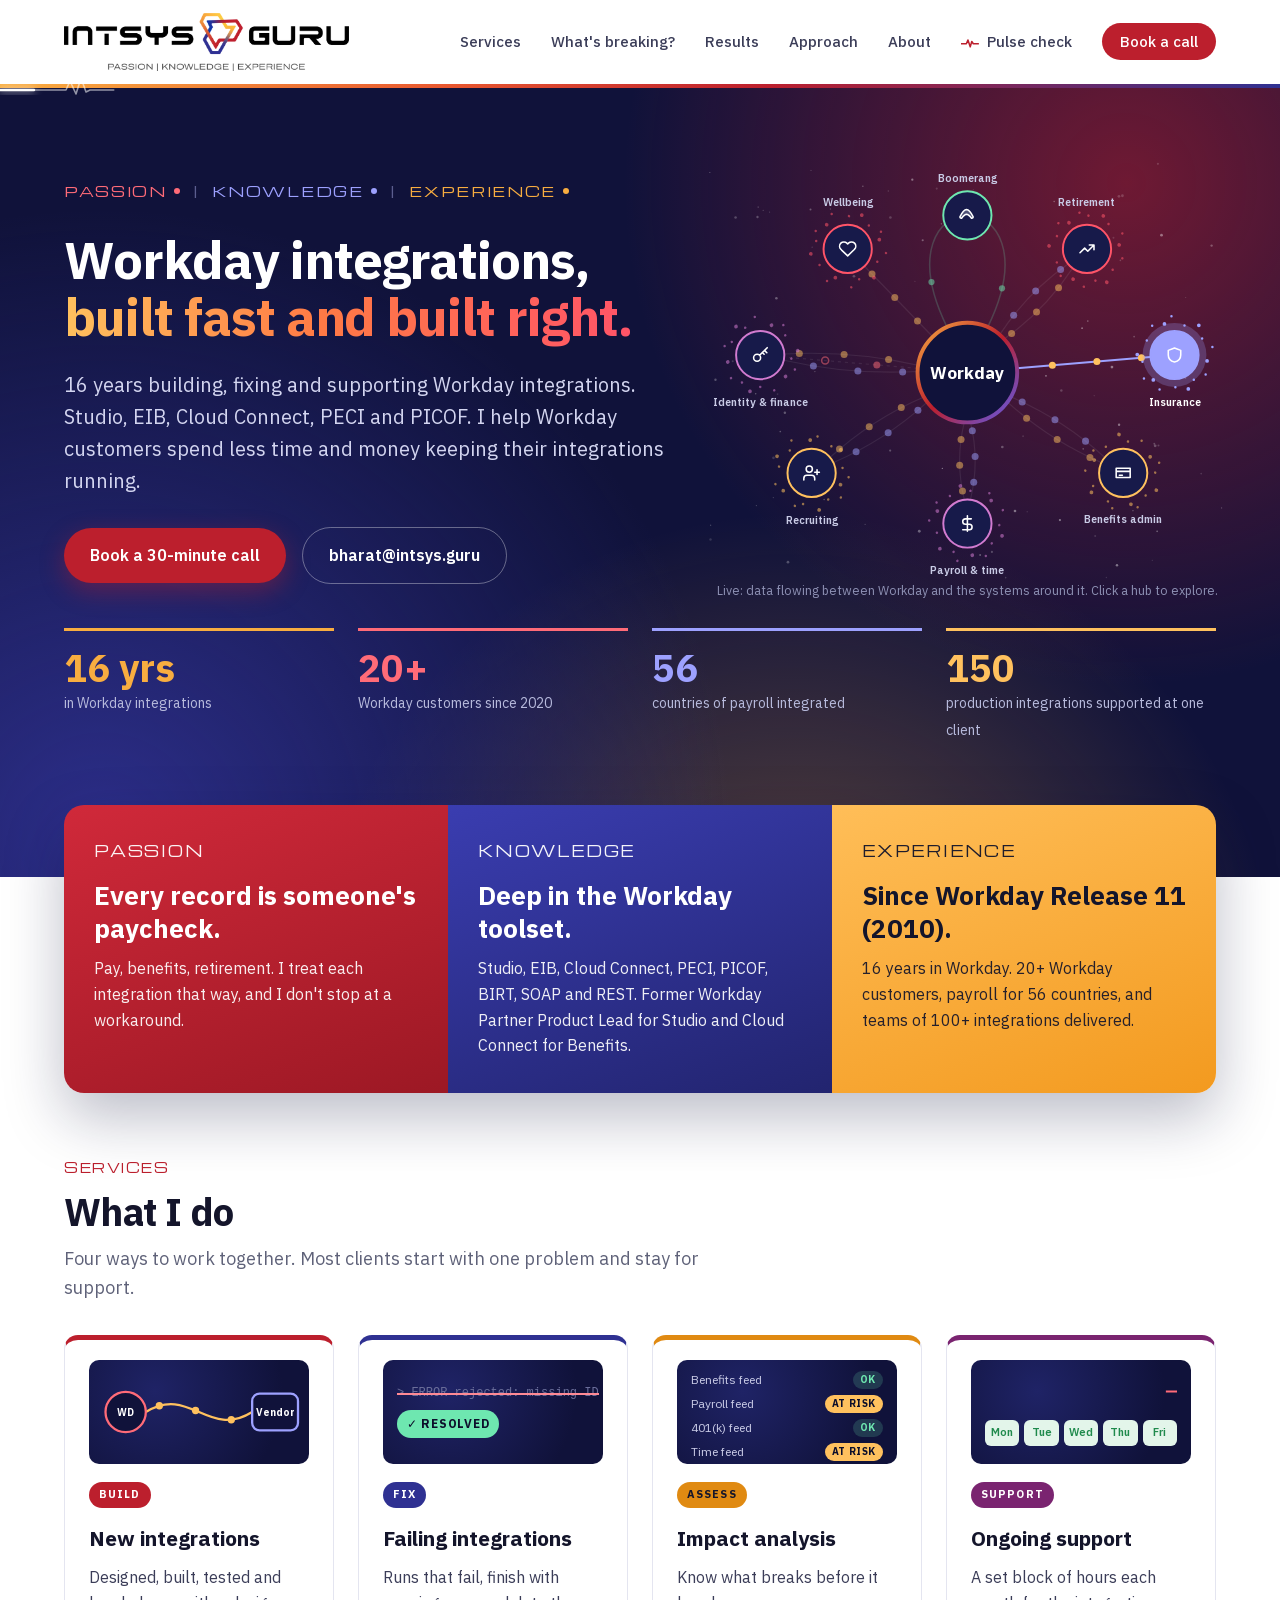
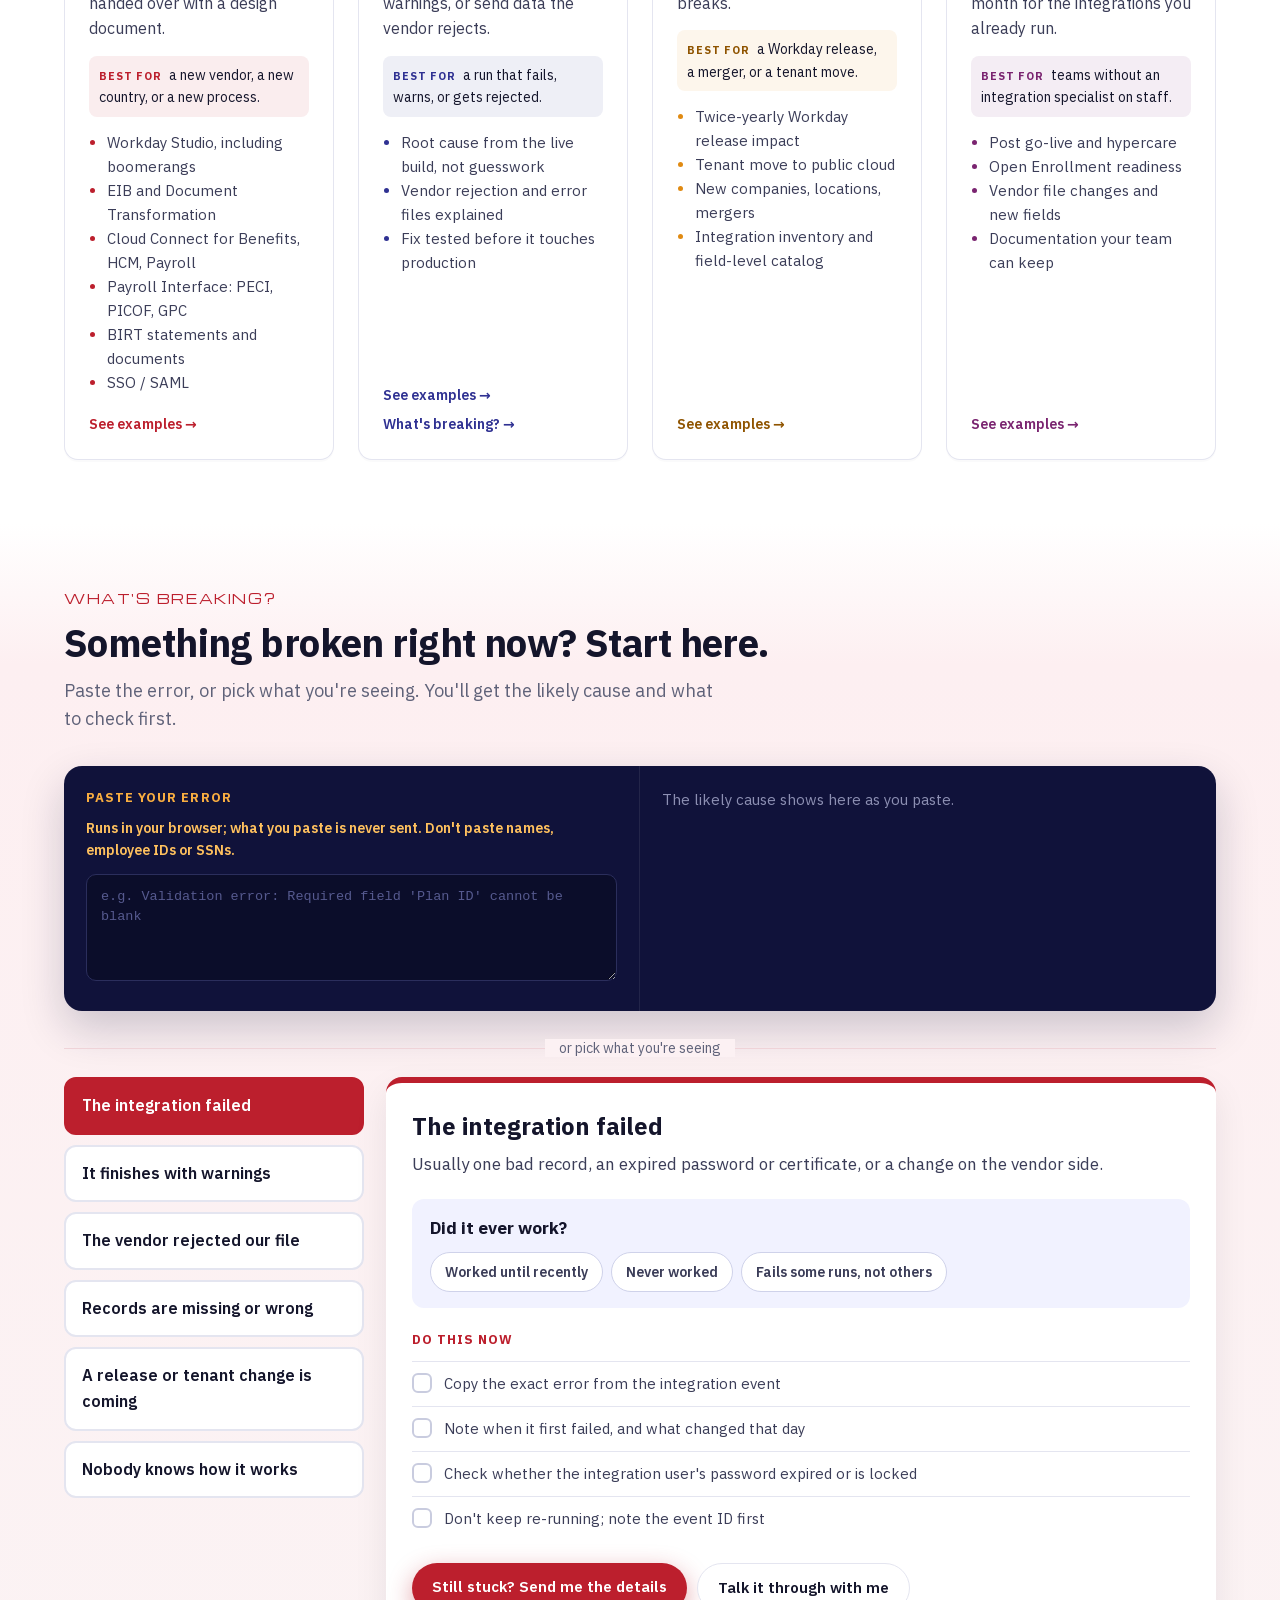
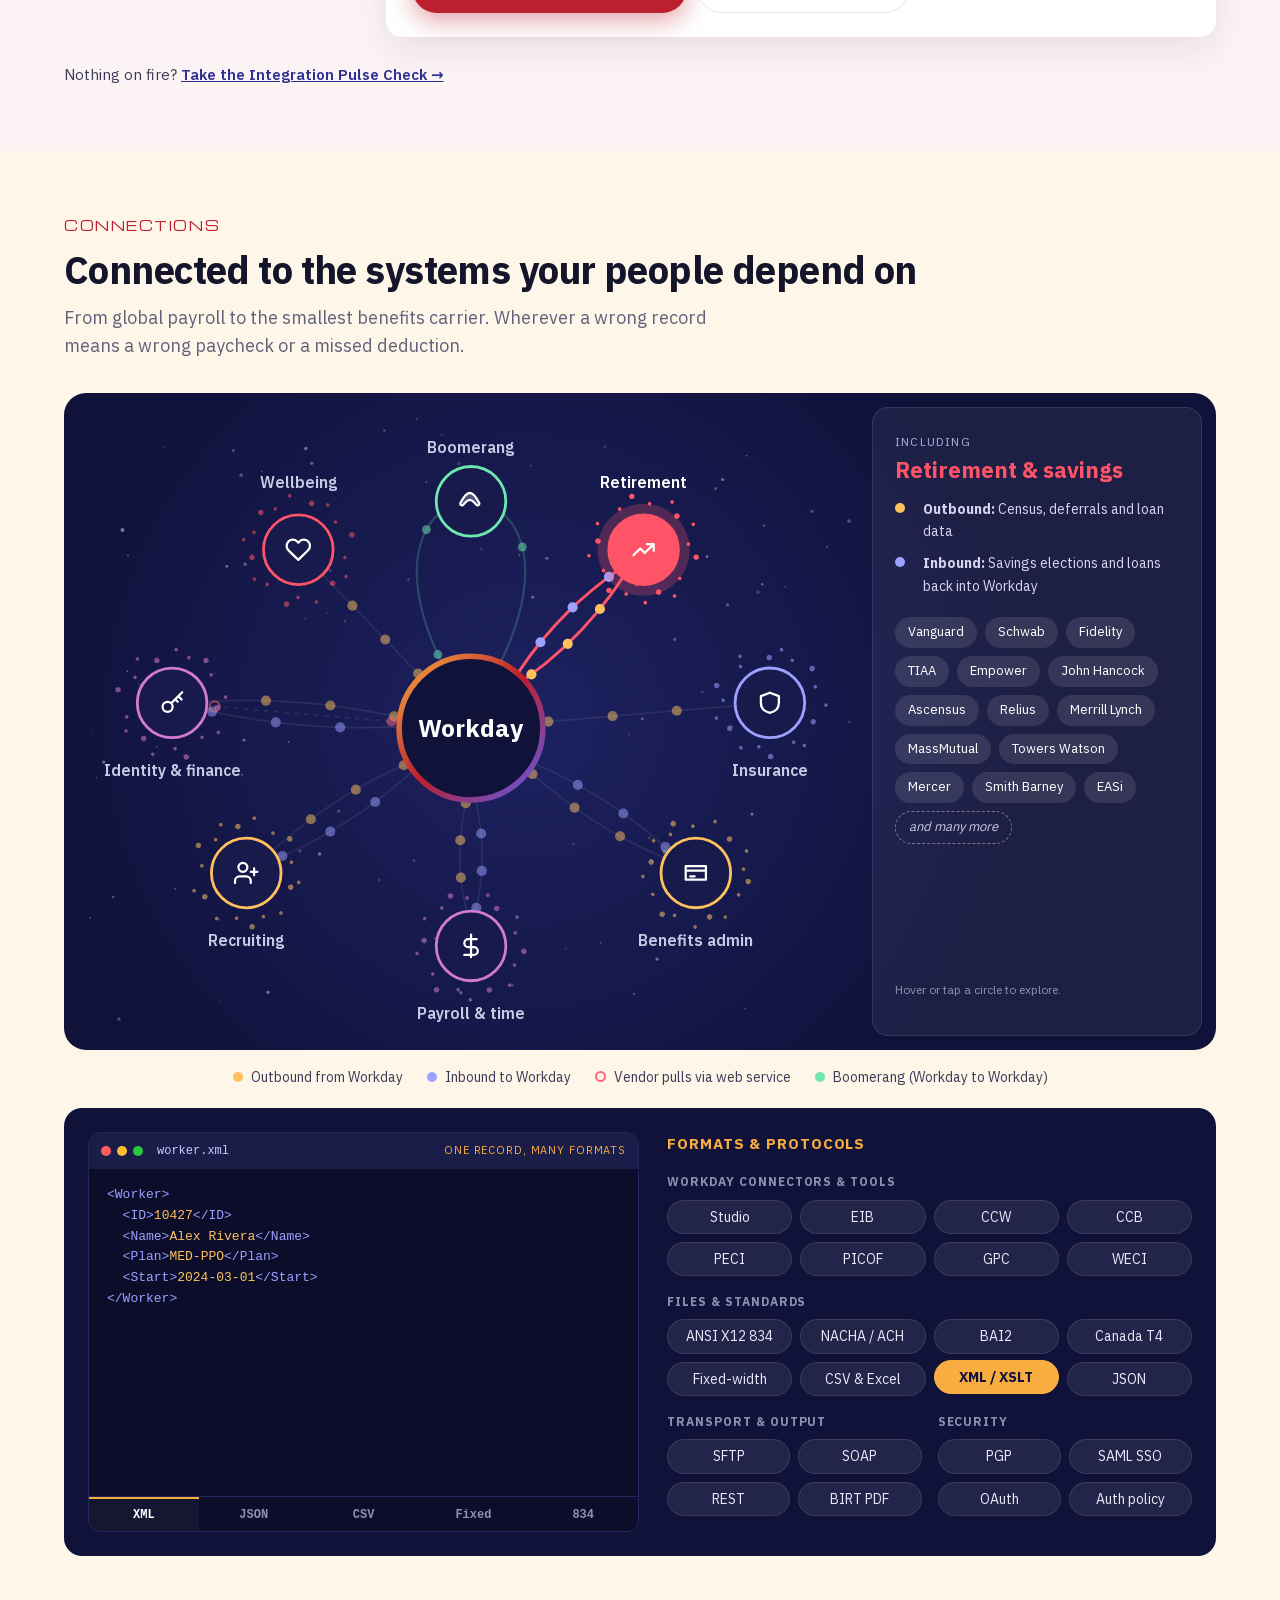
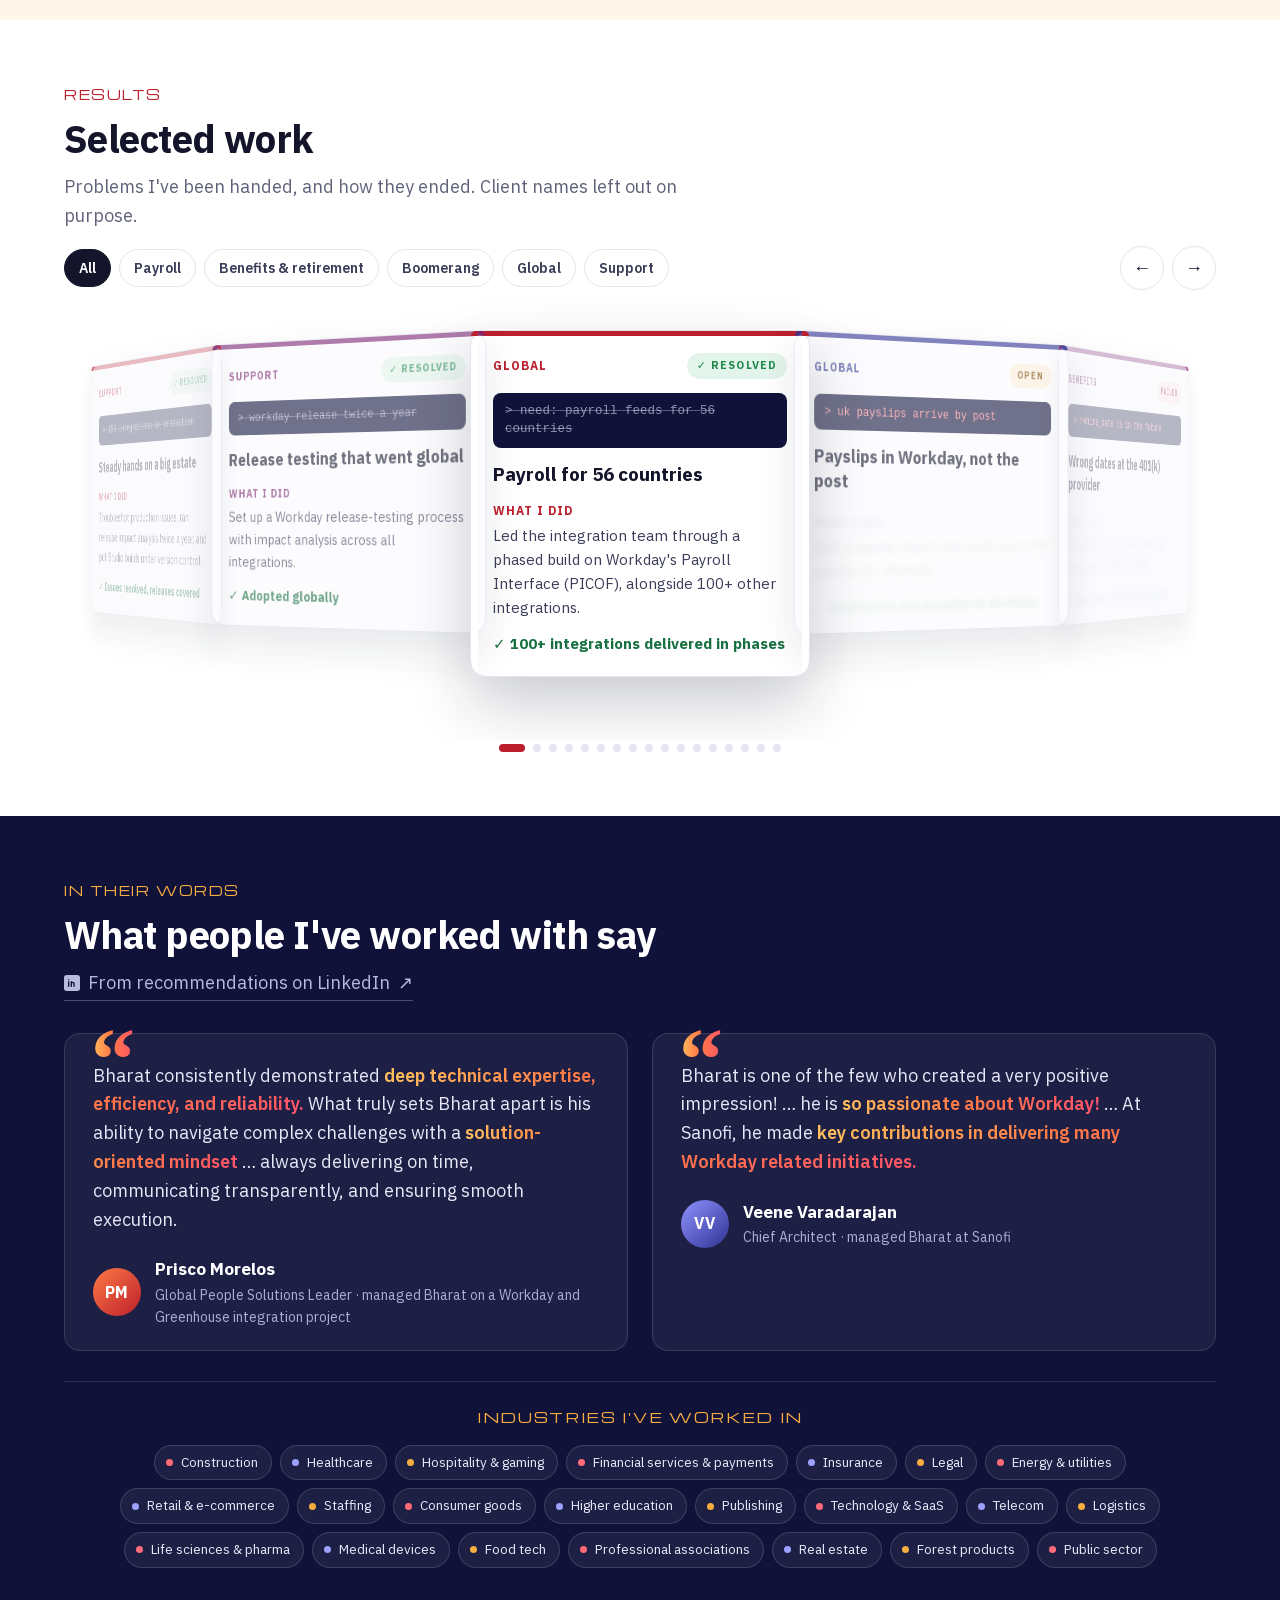
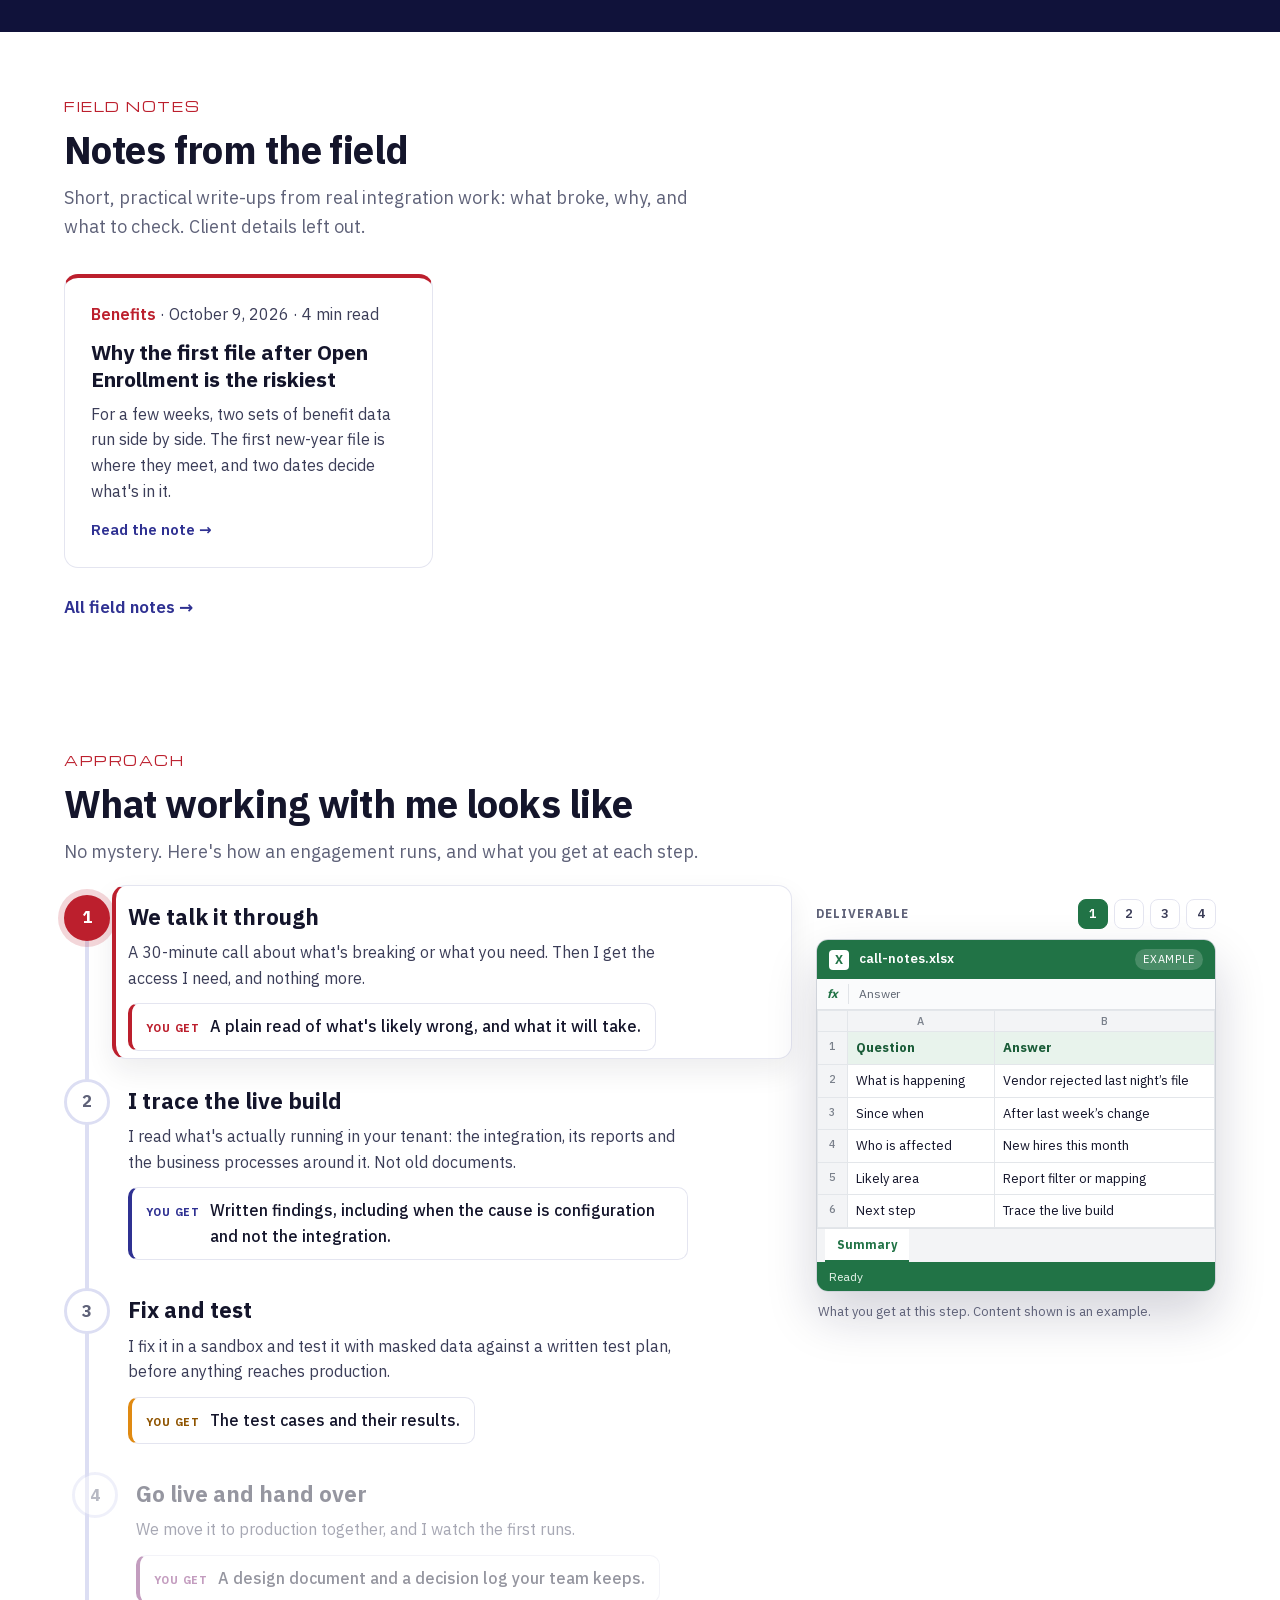
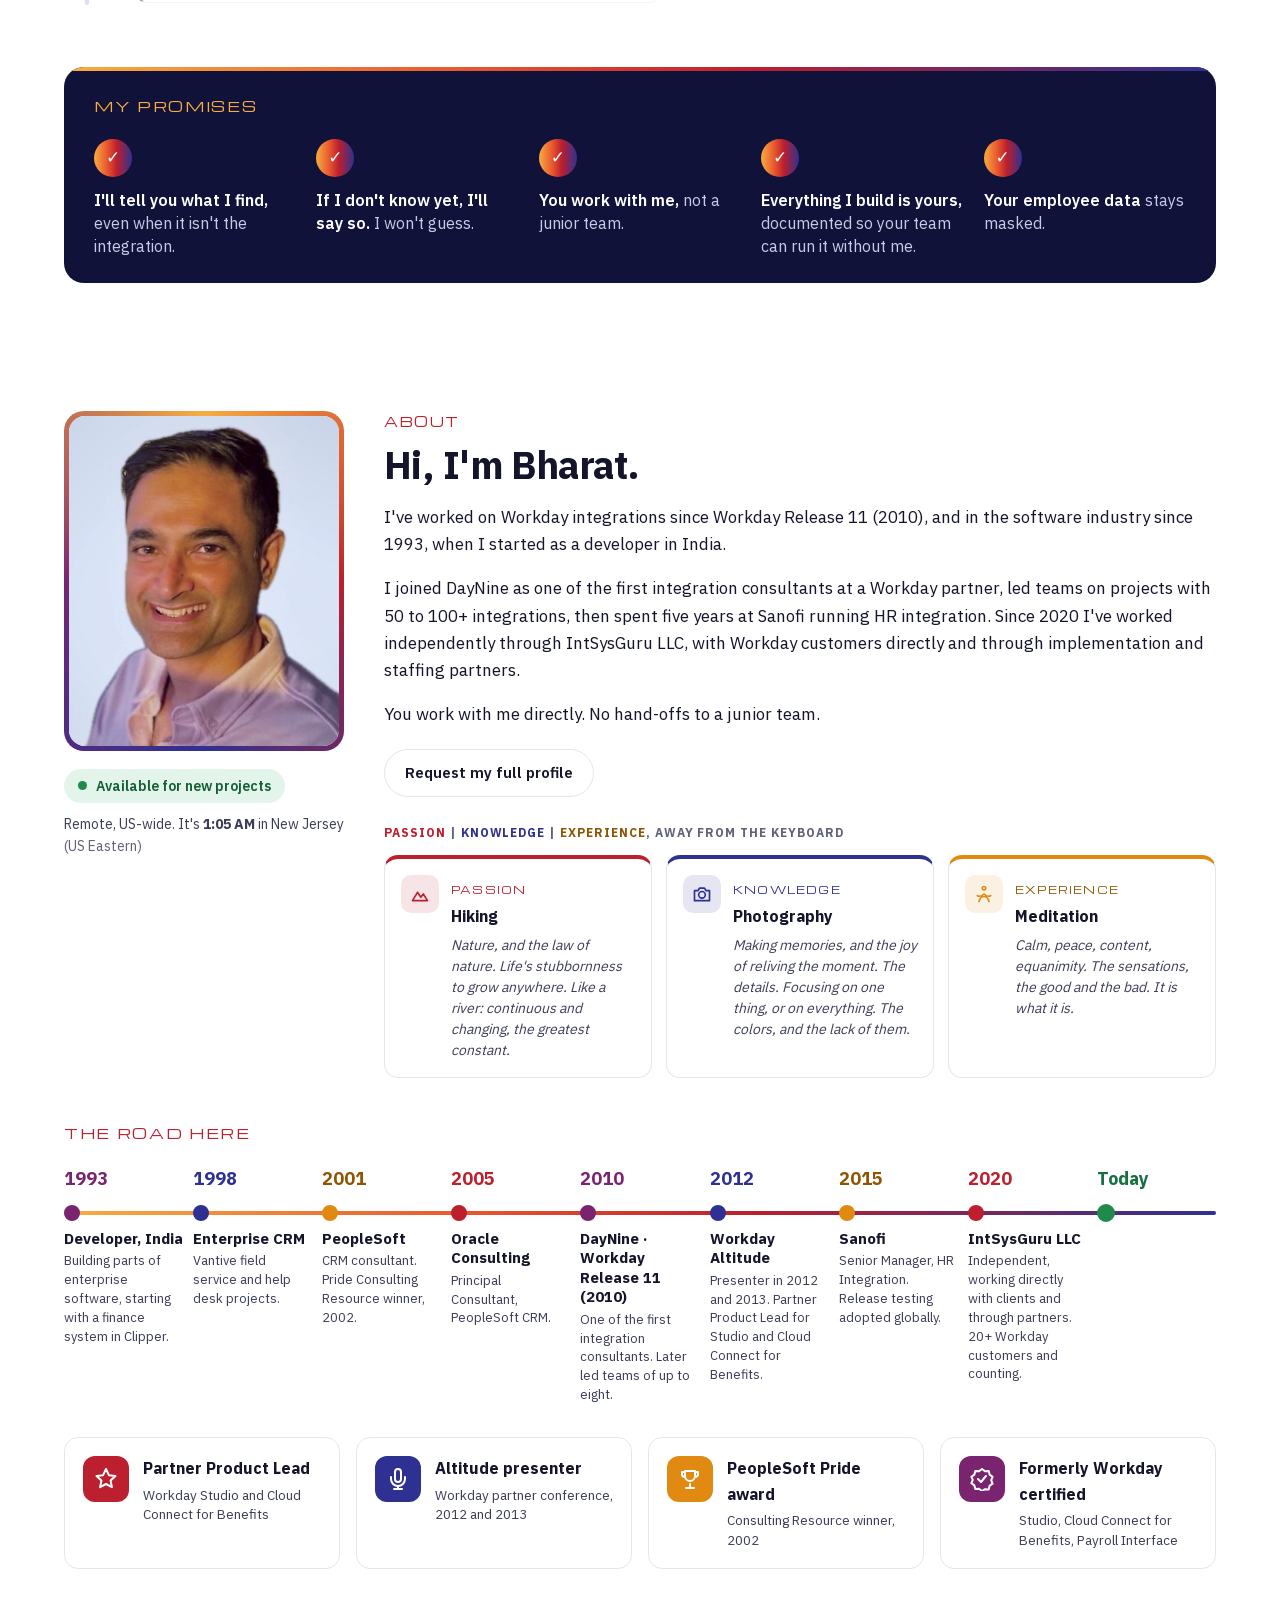
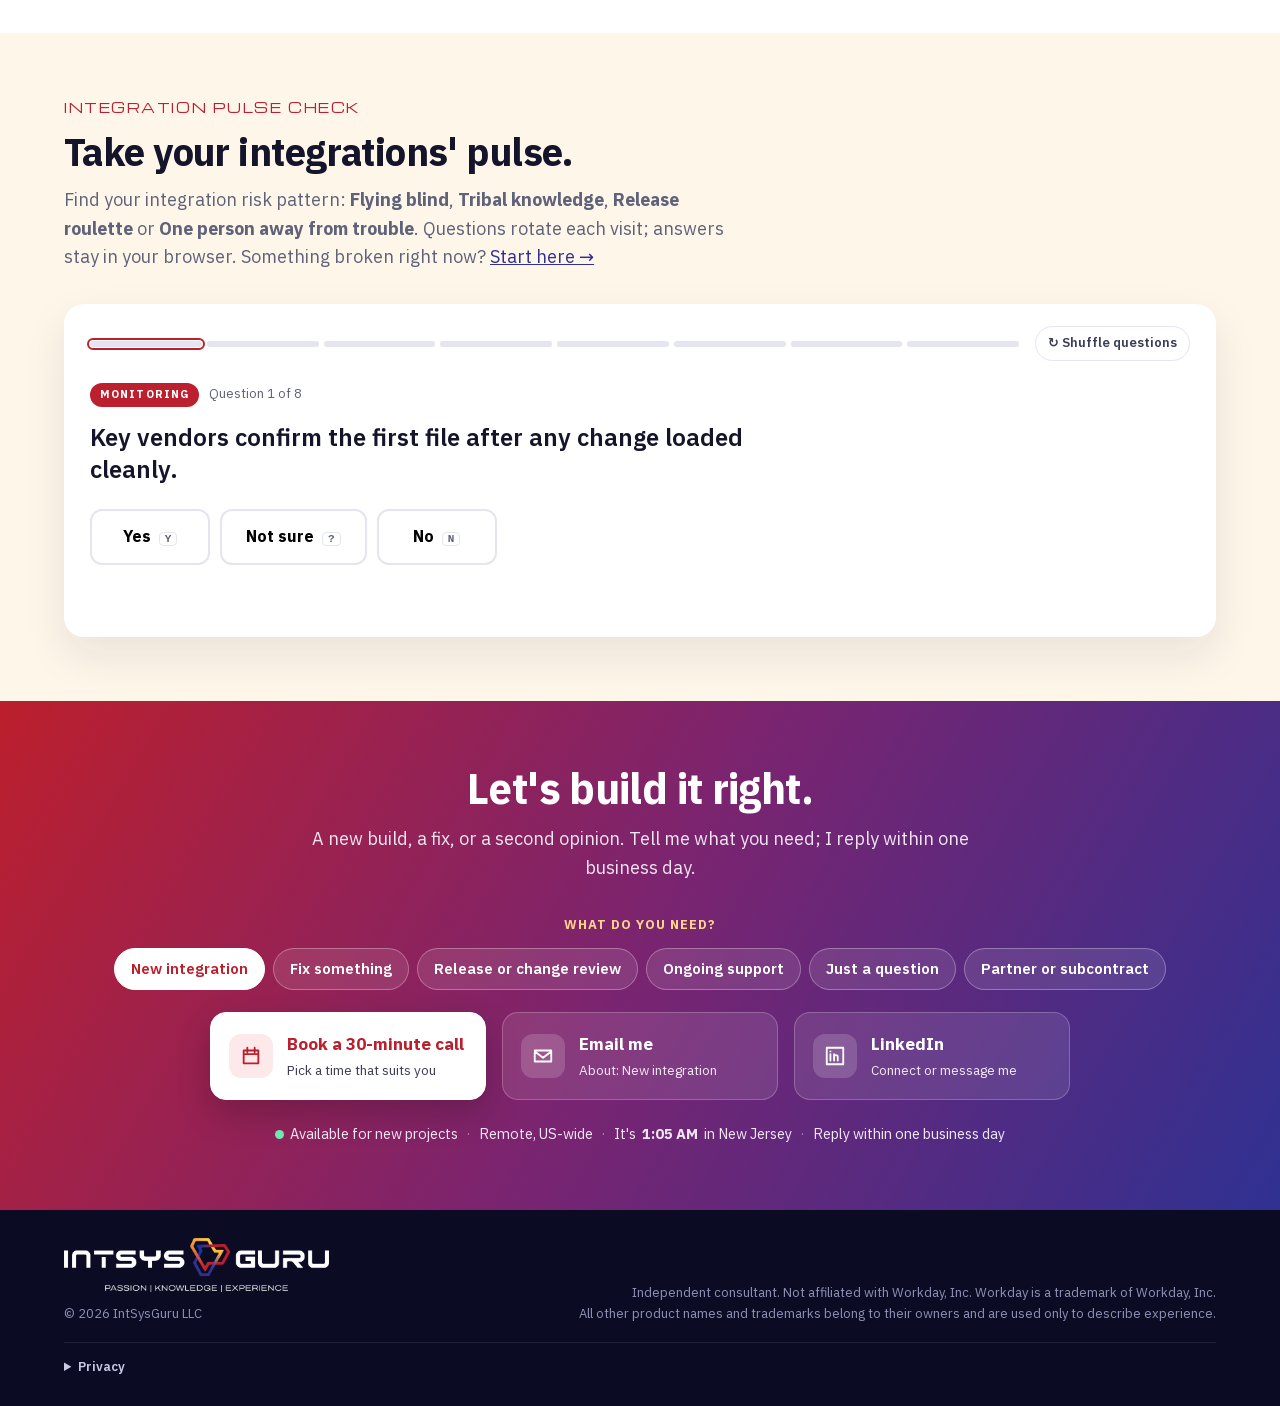
==== commit e91464ba: "Testimonials: subtitle is the LinkedIn link; compact industries in three even rows - "From recommend" ====
--- a/index.html
+++ b/index.html
@@ -717,13 +717,11 @@
   .avatar { flex: none; width: 48px; height: 48px; border-radius: 50%; display: grid; place-items: center; font-weight: 700; font-size: 16px; color: #fff; letter-spacing: .04em; }
   .avatar.a-red { background: linear-gradient(135deg, #ff7a45, #bc1f2d); }
   .avatar.a-blue { background: linear-gradient(135deg, #8f93ff, #2f3192); }
-  .li-link { margin: 26px 0 0; text-align: center; }
-  .li-link a { display: inline-flex; align-items: center; gap: 10px; color: #c9cbe6; text-decoration: none; font-weight: 600; font-size: 15px;
-    padding: 10px 18px; border: 1px solid rgba(255,255,255,.2); border-radius: 999px; transition: all .2s; }
-  .li-link a:hover { color: #fff; border-color: #fff; }
-  .industries { margin-top: 44px; padding-top: 32px; border-top: 1px solid rgba(255,255,255,.12); text-align: center; }
-  .industries h3 { font-size: 14px; color: var(--experience); margin: 0 0 22px; font-weight: 400; }
-  .ind-chips { display: flex; flex-wrap: wrap; justify-content: center; gap: 10px; max-width: 900px; margin: 0 auto; }
+  .li-src a { display: inline-flex; align-items: center; gap: 8px; color: #b7badc; text-decoration: none; border-bottom: 1px solid rgba(183,186,220,.35); padding-bottom: 2px; transition: color .2s, border-color .2s; }
+  .li-src a:hover { color: #fff; border-color: #fff; }
+  .industries { margin-top: 30px; padding-top: 24px; border-top: 1px solid rgba(255,255,255,.12); text-align: center; }
+  .industries h3 { font-size: 14px; color: var(--experience); margin: 0 0 16px; font-weight: 400; }
+  .ind-chips { display: flex; flex-wrap: wrap; justify-content: center; gap: 8px; max-width: 1080px;   /* 22 chips in three even rows (7-8-7) */ margin: 0 auto; }
   .ind-rows { display: none; }
   @media (max-width: 760px) {
     .industries .ind-chips { display: none; }
@@ -731,10 +729,10 @@
       -webkit-mask-image: linear-gradient(90deg, transparent, #000 8%, #000 92%, transparent); mask-image: linear-gradient(90deg, transparent, #000 8%, #000 92%, transparent); }
     .ind-rows .mq-row .ind { opacity: 1 !important; transform: none !important; white-space: nowrap; }
   }
-  .ind { --c: #ff6b78; padding: 9px 16px 9px 30px; border-radius: 999px; background: rgba(255,255,255,.06); border: 1px solid rgba(255,255,255,.14);
-    color: #e6e7f7; font-size: 15px; position: relative; transition: opacity .5s, transform .5s, border-color .2s; }
+  .ind { --c: #ff6b78; padding: 6px 13px 6px 26px; border-radius: 999px; background: rgba(255,255,255,.06); border: 1px solid rgba(255,255,255,.14);
+    color: #e6e7f7; font-size: 13.5px; position: relative; transition: opacity .5s, transform .5s, border-color .2s; }
   html.js .industries:not(.in) .ind { opacity: 0; transform: translateY(10px); }
-  .ind::before { content: ""; position: absolute; left: 13px; top: 50%; width: 8px; height: 8px; margin-top: -4px; border-radius: 50%; background: var(--c); }
+  .ind::before { content: ""; position: absolute; left: 11px; top: 50%; width: 7px; height: 7px; margin-top: -3.5px; border-radius: 50%; background: var(--c); }
   .ind:nth-child(3n+2) { --c: #9da1ff; } .ind:nth-child(3n) { --c: var(--experience); }
   .ind:hover { border-color: var(--c); }
   .industries.in .ind { opacity: 1; transform: none; transition-delay: calc(var(--i) * 45ms); }
@@ -1499,7 +1497,7 @@
   <div class="wrap">
     <p class="kicker wide">In their words</p>
     <h2>What people I've worked with say</h2>
-    <p class="sub" style="color:#b7badc">From recommendations on LinkedIn.</p>
+    <p class="sub li-src"><a href="https://www.linkedin.com/in/bharatrathaur/details/recommendations/" target="_blank" rel="noopener"><svg viewBox="0 0 24 24" width="16" height="16" aria-hidden="true"><rect width="24" height="24" rx="4" fill="currentColor"/><path d="M7 10v7M7 7v.01M11 17v-4a2 2 0 0 1 4 0v4M11 10v7" stroke="#10123a" stroke-width="2" stroke-linecap="round" fill="none"/></svg>From recommendations on LinkedIn <span aria-hidden="true">↗</span></a></p>
     <div class="quotes">
       <figure class="quote" style="margin:0">
         <blockquote>Bharat consistently demonstrated <mark class="hl">deep technical expertise, efficiency, and reliability.</mark> What truly sets Bharat apart is his ability to navigate complex challenges with a <mark class="hl">solution-oriented mindset</mark> &hellip; always delivering on time, communicating transparently, and ensuring smooth execution.</blockquote>
@@ -1510,7 +1508,6 @@
         <figcaption><span class="avatar a-blue" aria-hidden="true">VV</span><div><div class="who">Veene Varadarajan</div><div class="role">Chief Architect · managed Bharat at Sanofi</div></div></figcaption>
       </figure>
     </div>
-    <p class="li-link"><a href="https://www.linkedin.com/in/bharatrathaur/details/recommendations/" target="_blank" rel="noopener"><svg viewBox="0 0 24 24" width="18" height="18" aria-hidden="true"><rect width="24" height="24" rx="4" fill="currentColor"/><path d="M7 10v7M7 7v.01M11 17v-4a2 2 0 0 1 4 0v4M11 10v7" stroke="#10123a" stroke-width="2" stroke-linecap="round" fill="none"/></svg>See these recommendations on LinkedIn</a></p>
     <div class="industries">
       <h3 class="wide">Industries I've worked in</h3>
       <div class="ind-chips">
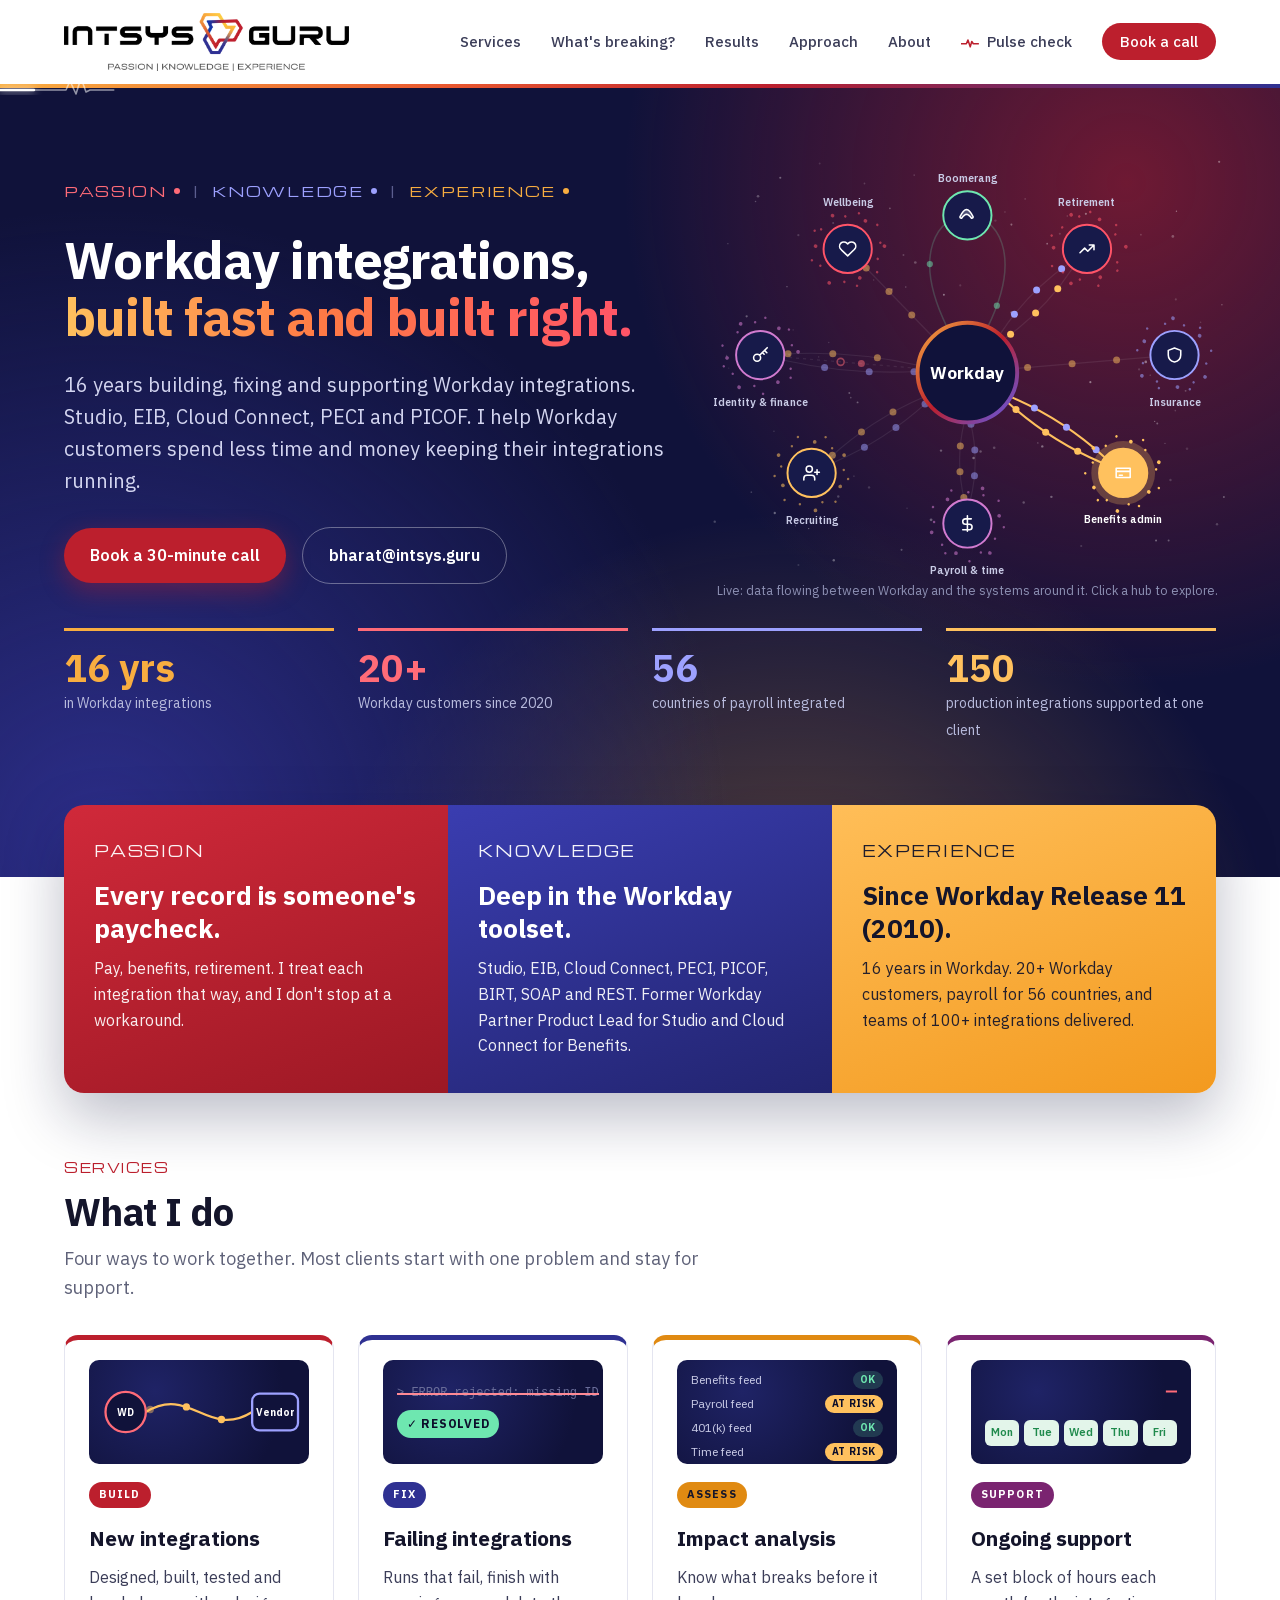
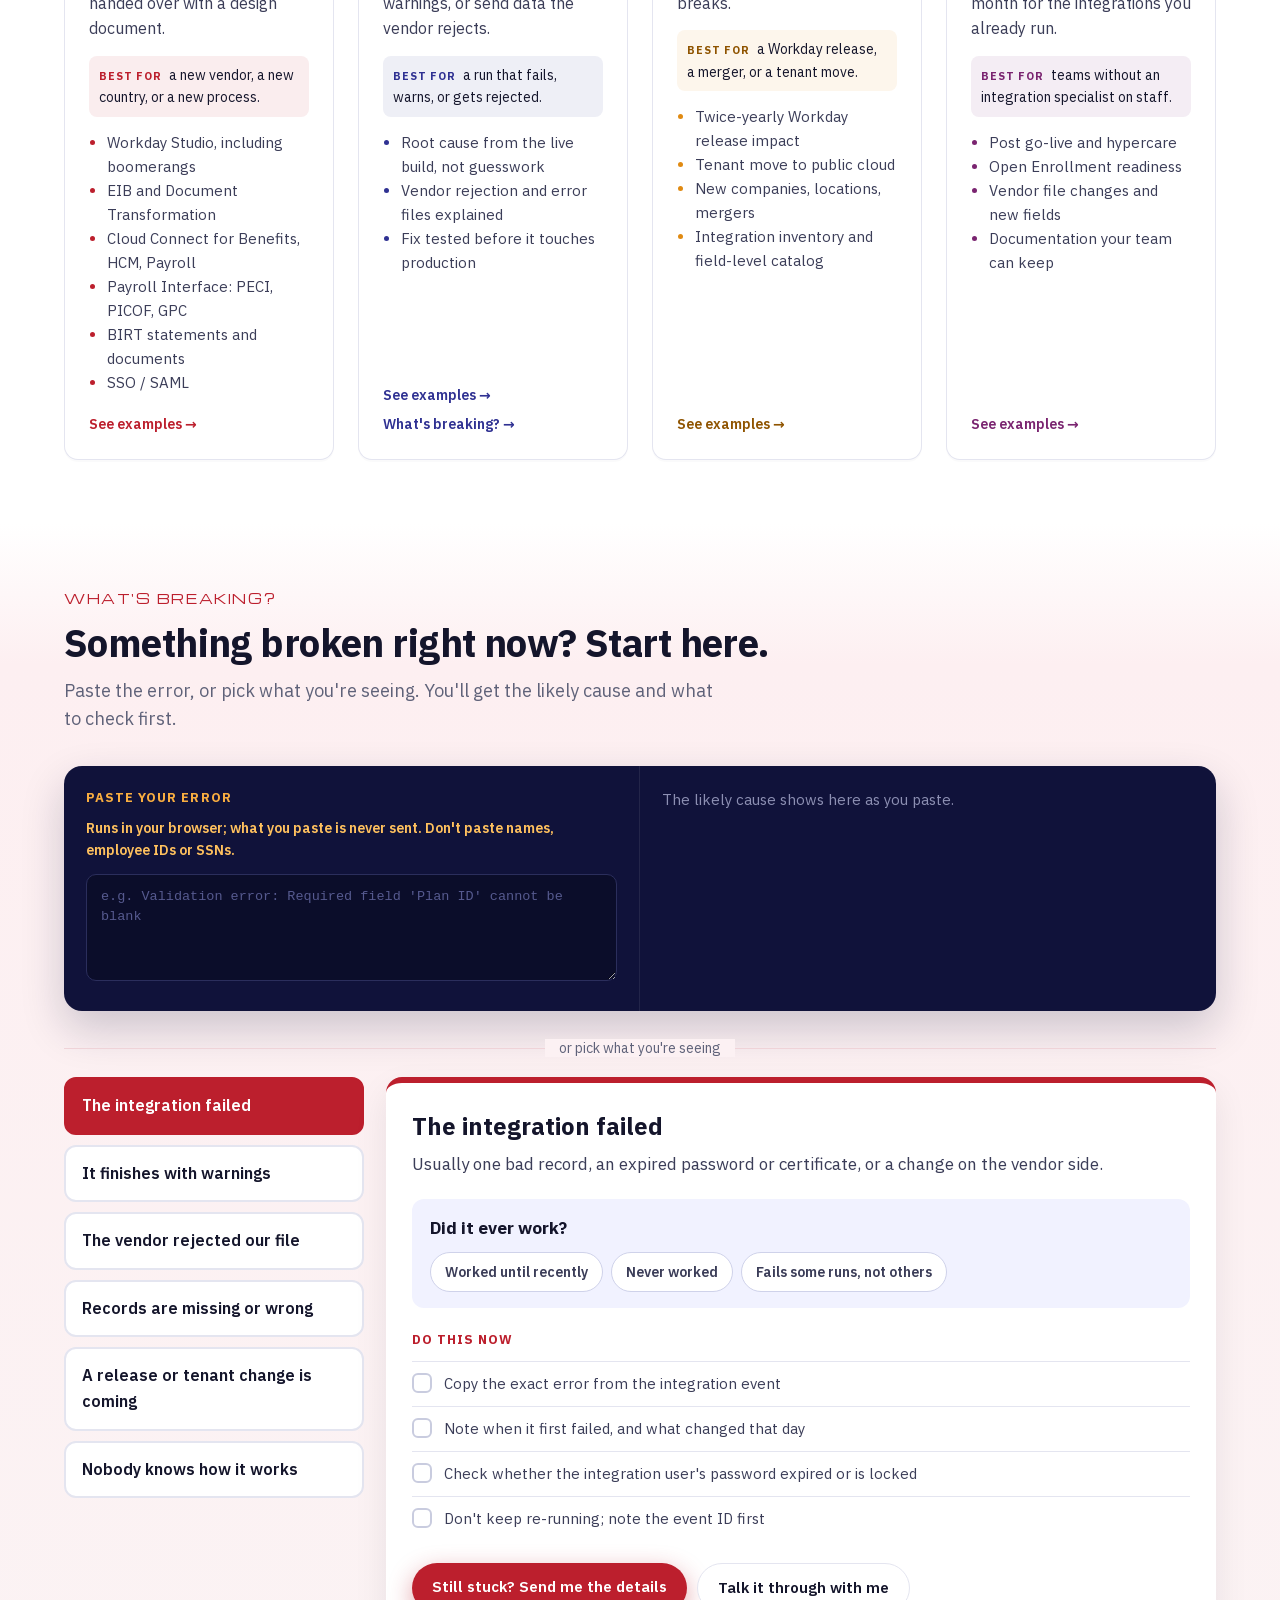
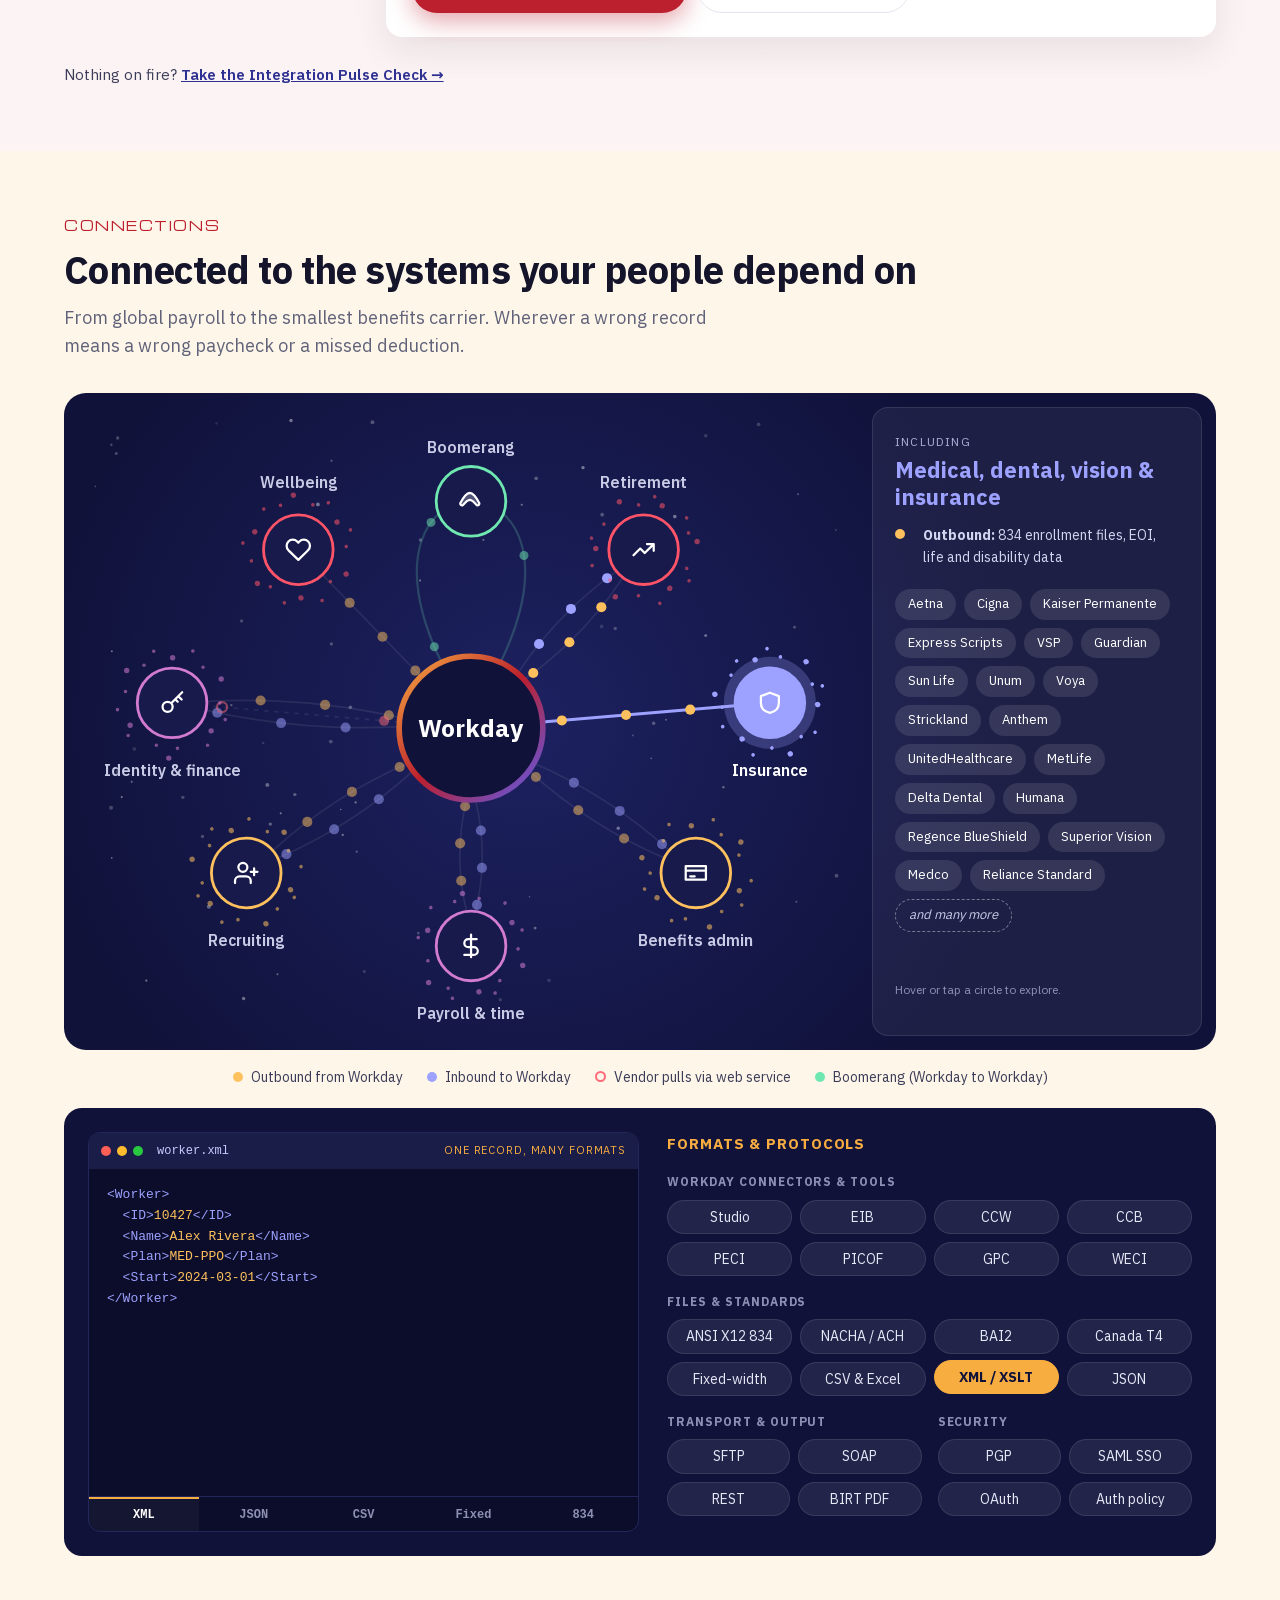
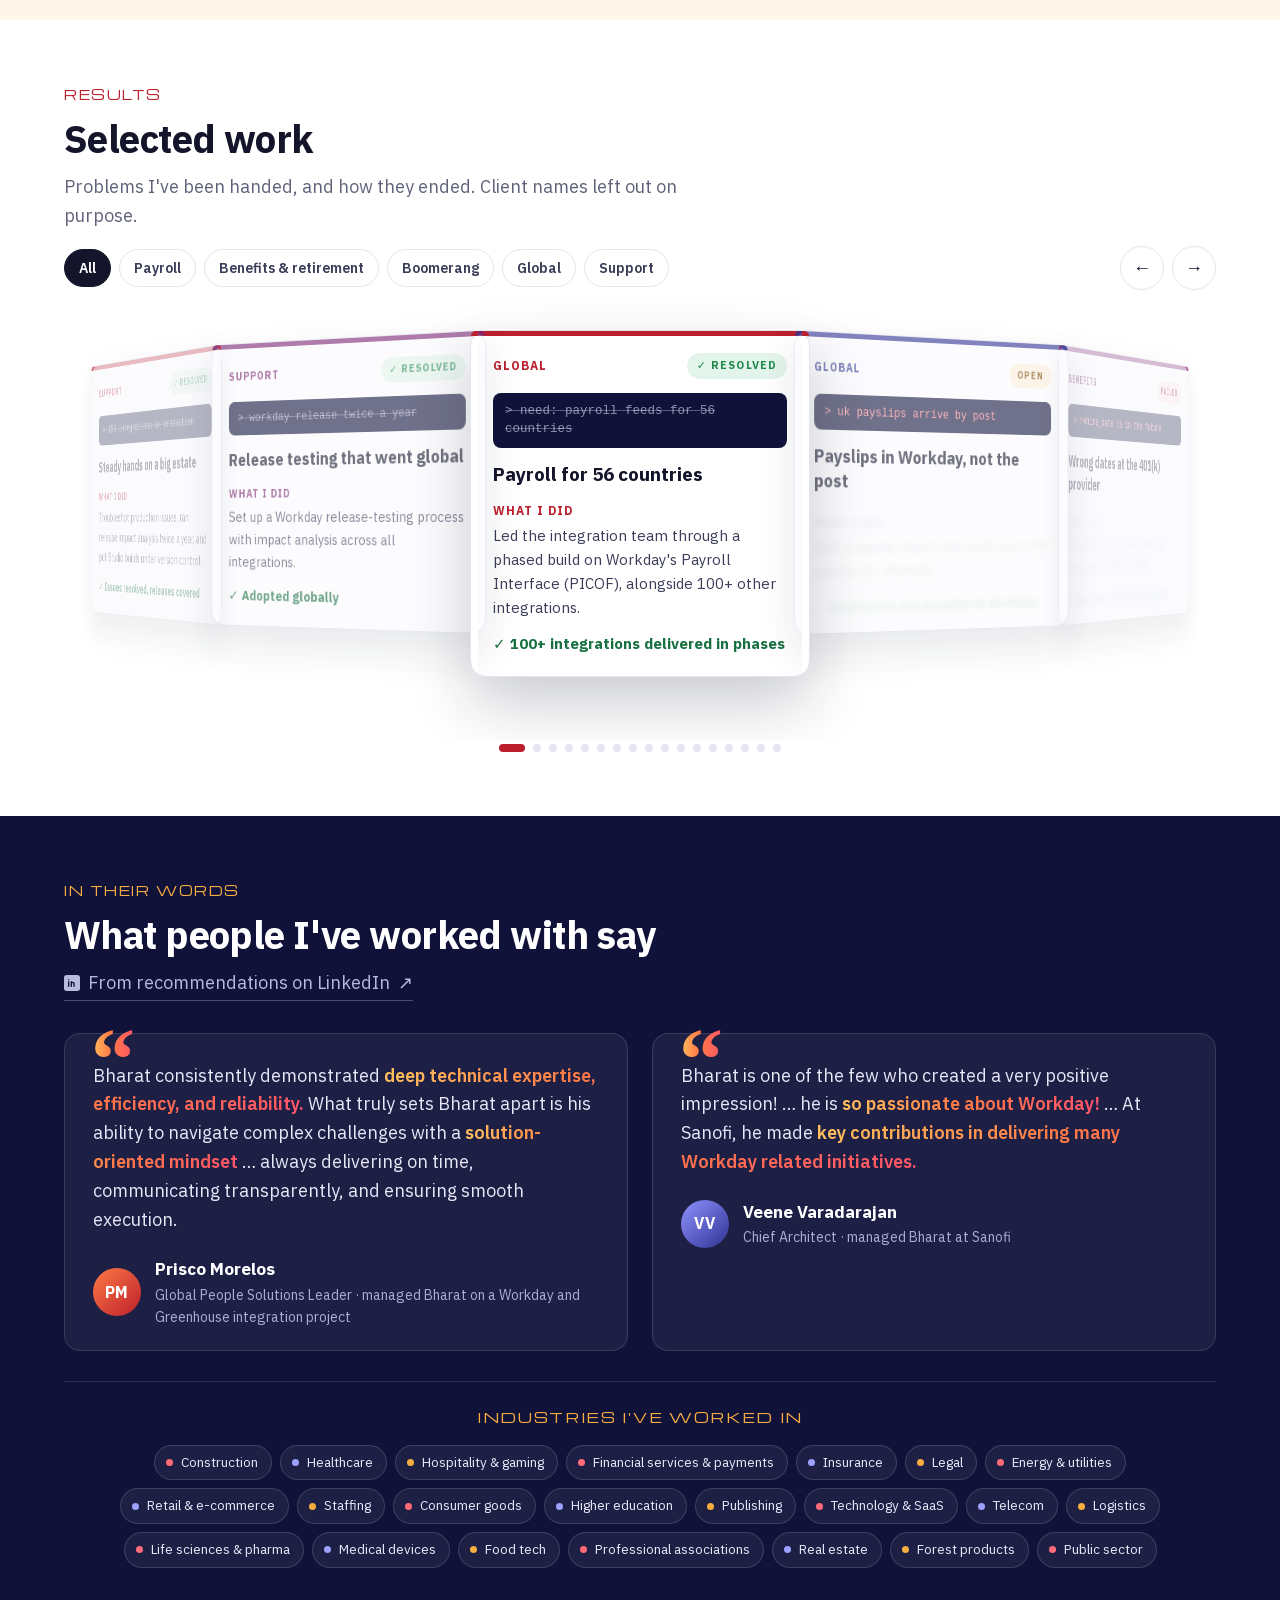
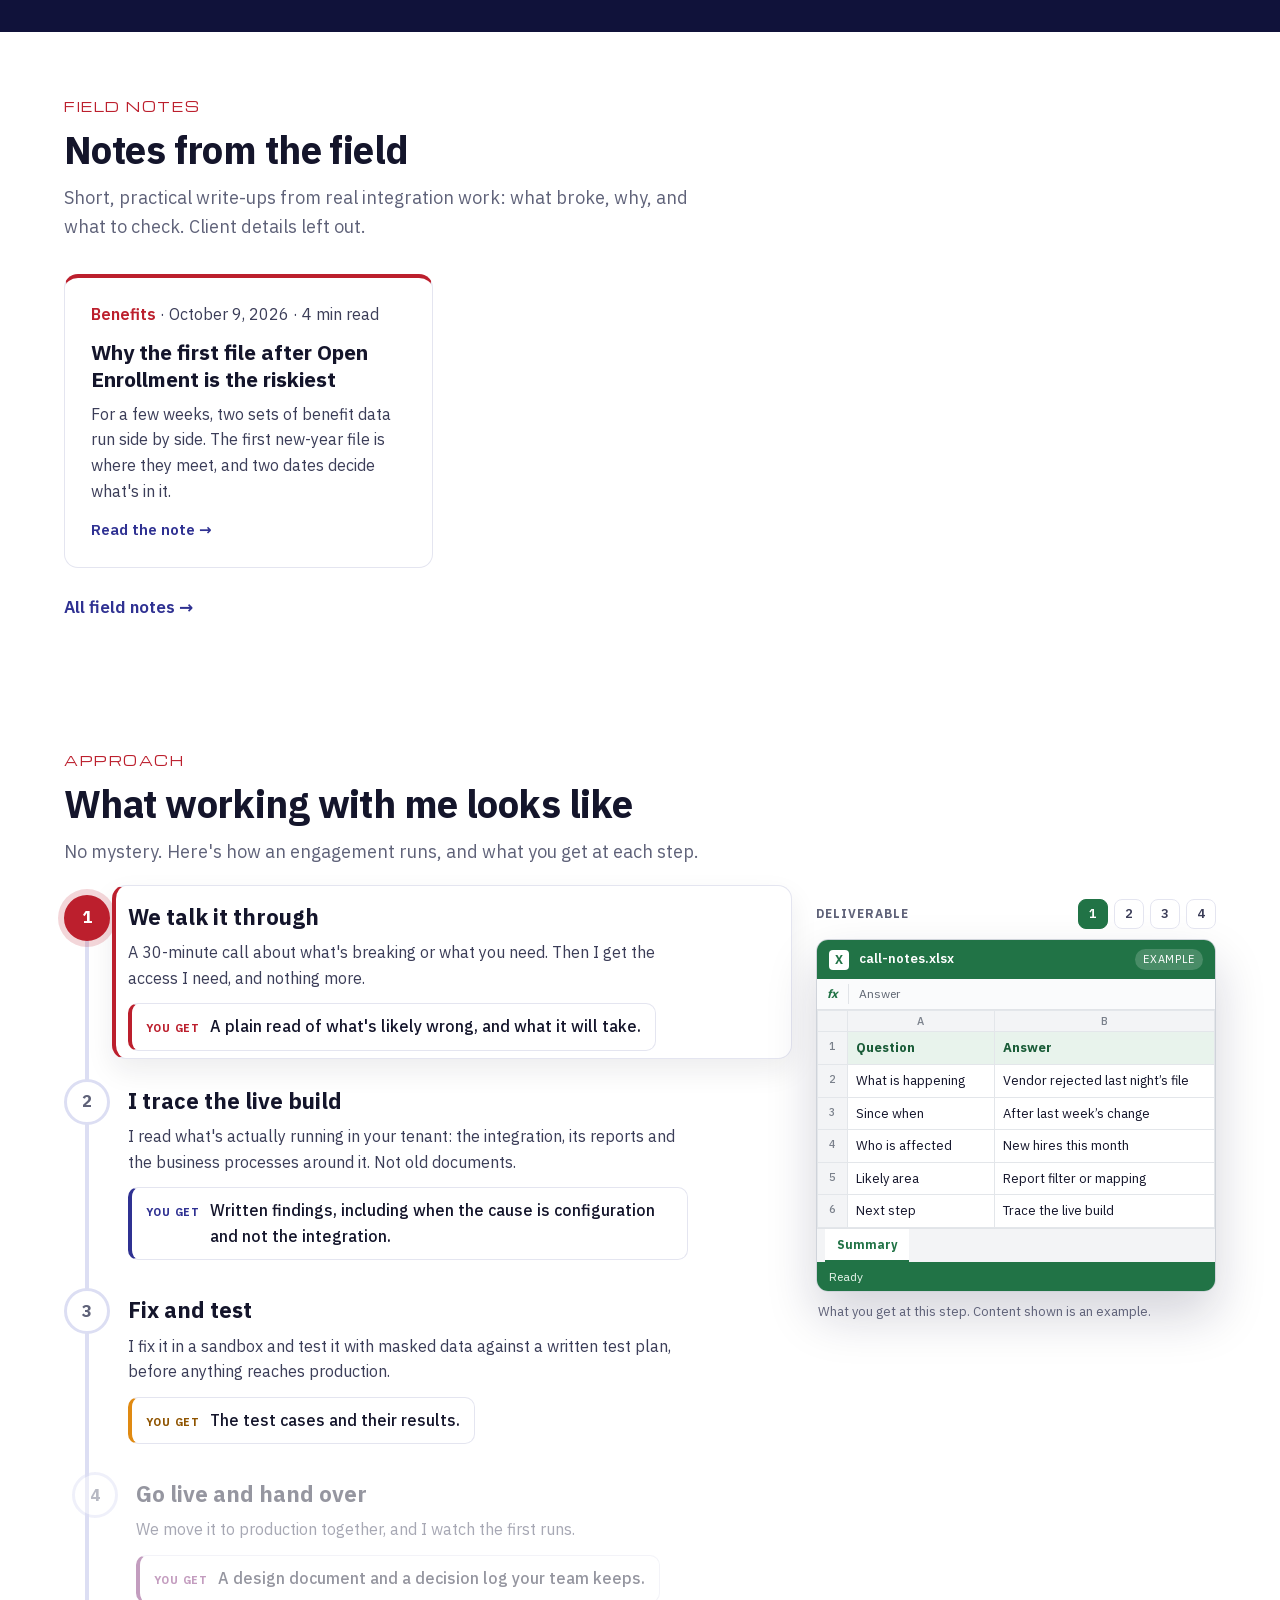
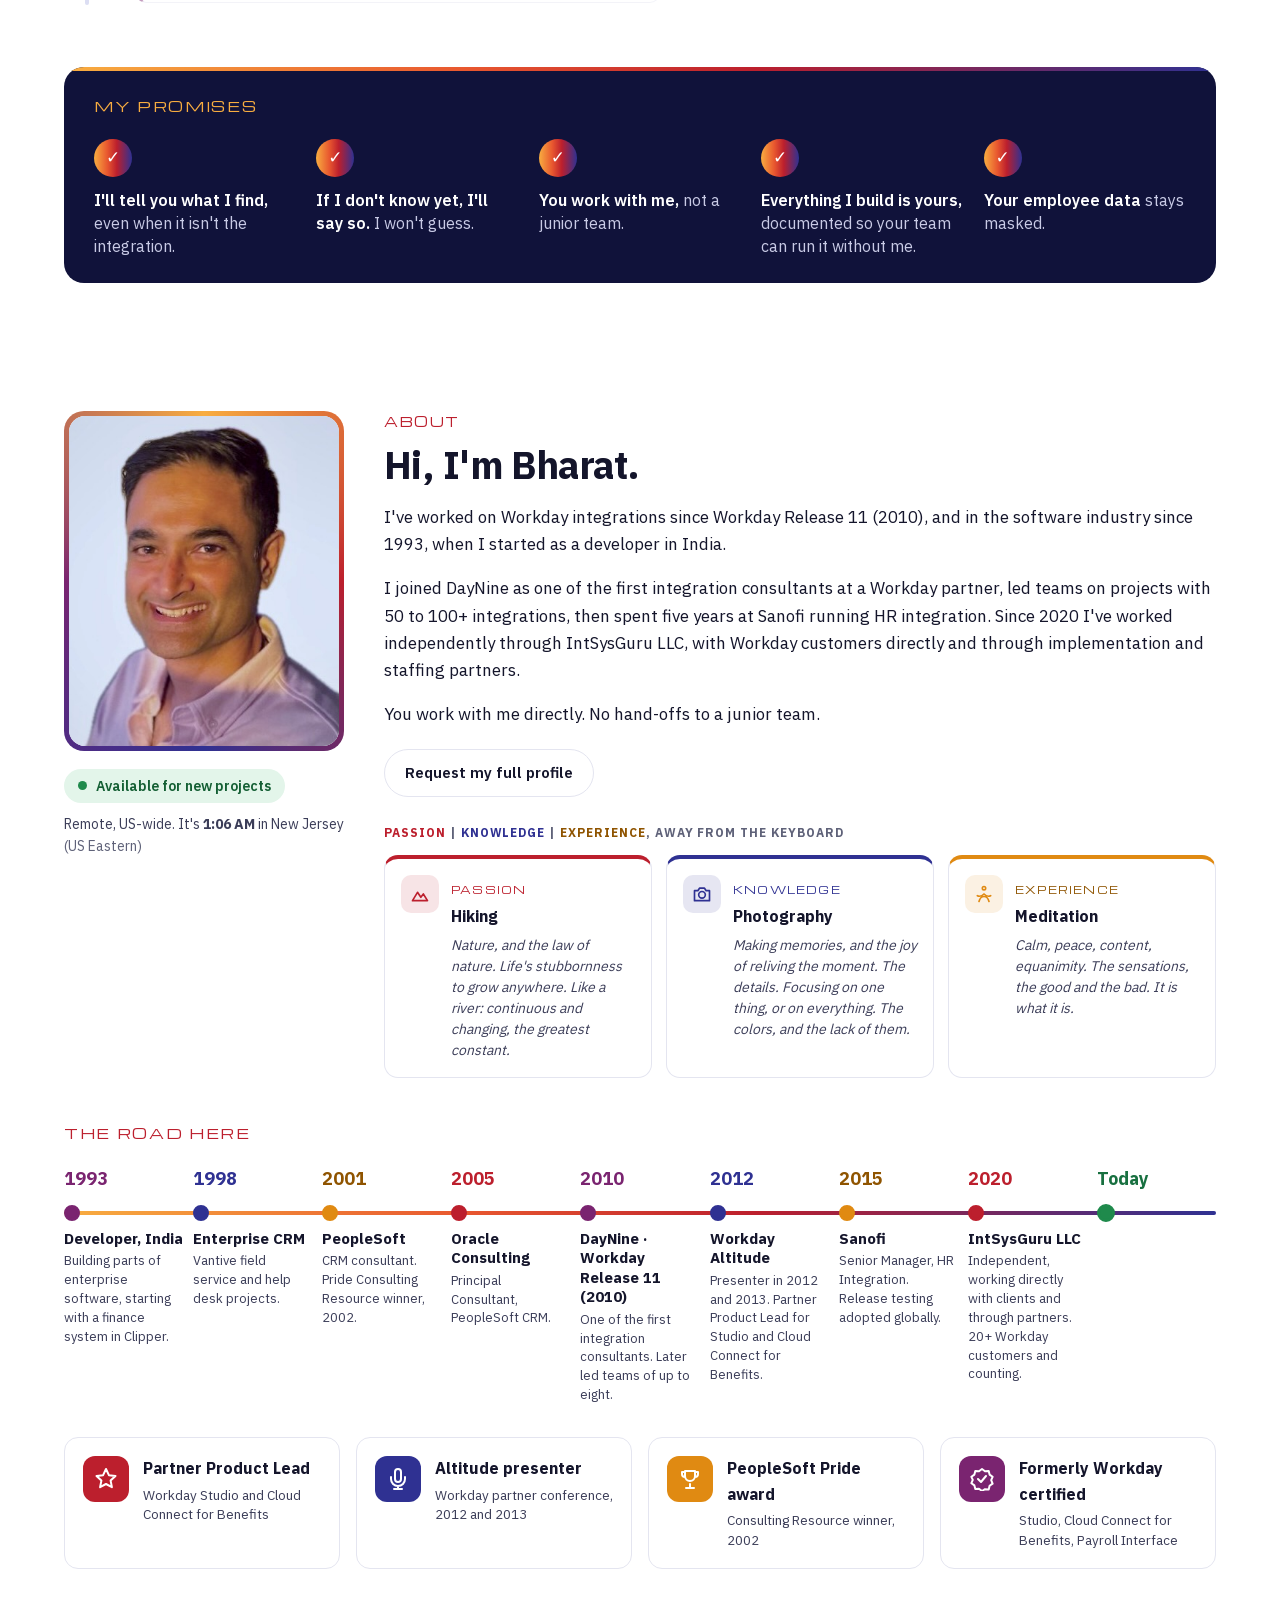
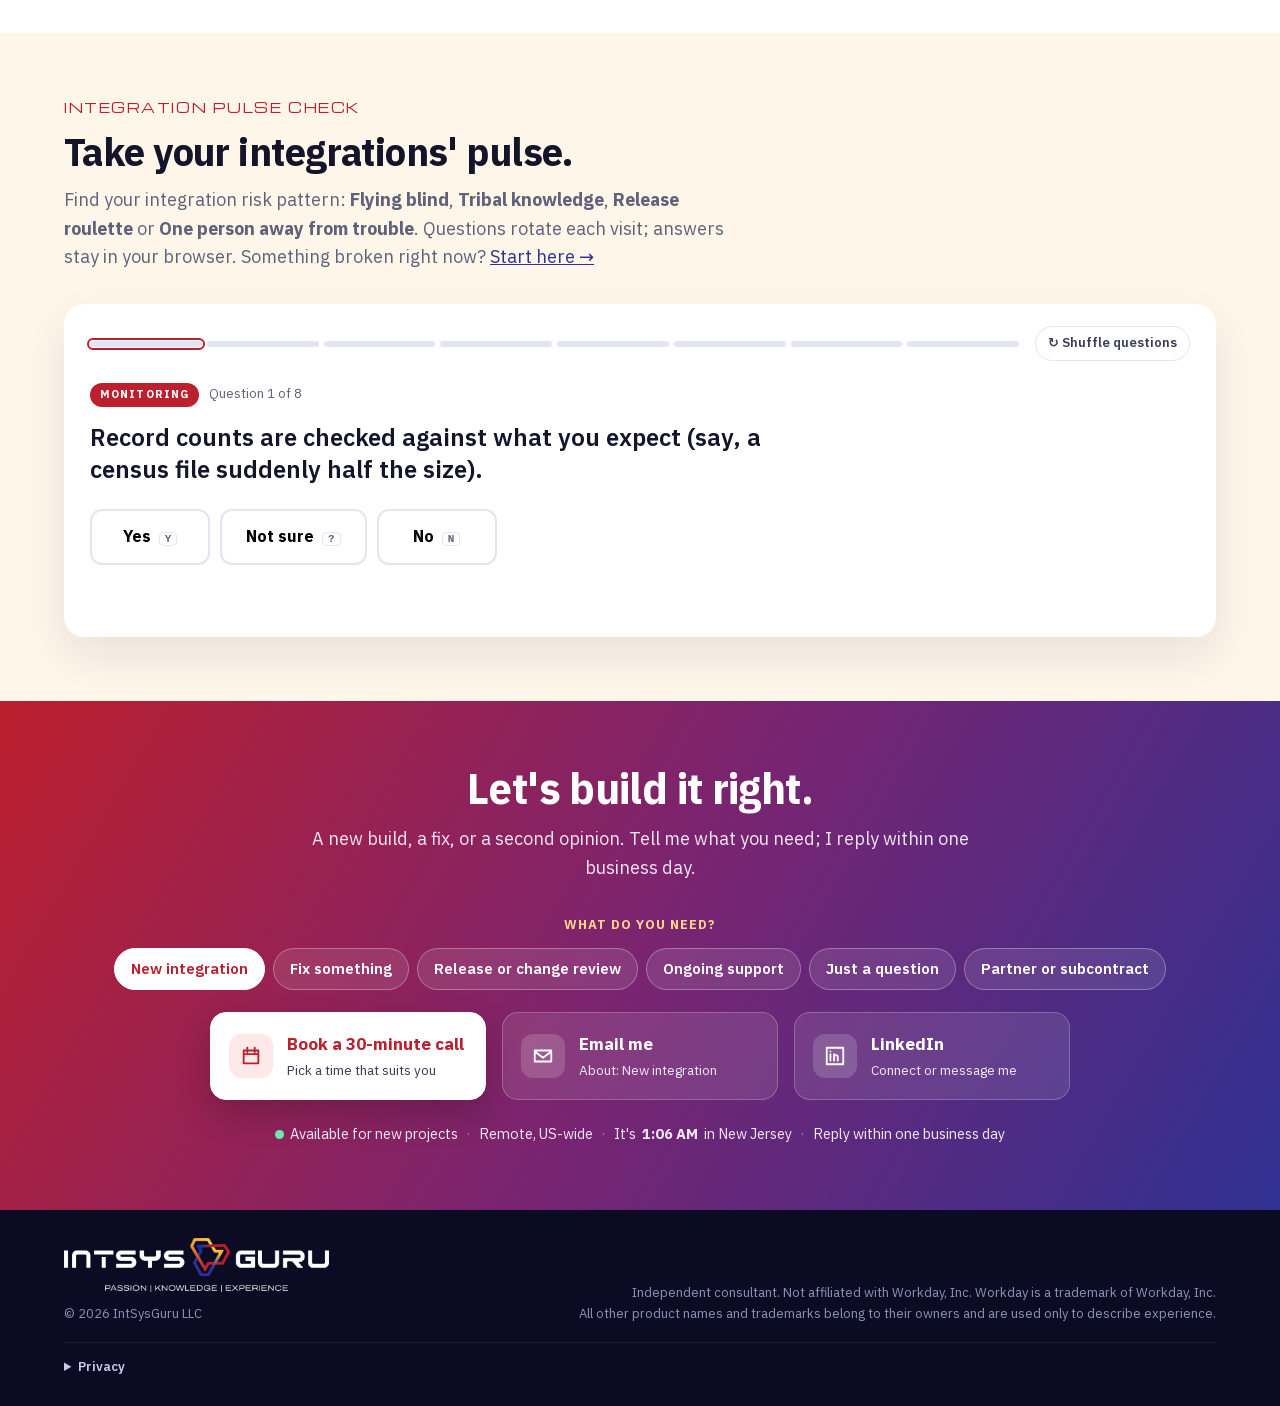
==== commit eb030f4c: "Phones: Pulse Check link never splits; 40px fold buttons and header Book a call Co-Authored-By: Clau" ====
--- a/index.html
+++ b/index.html
@@ -96,7 +96,7 @@
     header.nav .wrap { height: 68px; }
     .brand img { height: 38px; }
     nav a:not(.btn-sm) { display: none; }
-    nav a.btn-sm { white-space: nowrap; padding: 8px 14px; font-size: 14px; margin-left: 12px; }
+    nav a.btn-sm { white-space: nowrap; padding: 10px 14px; font-size: 14px; margin-left: 12px; }
     nav .jump { display: inline-block; vertical-align: middle; }
     nav .jump .jump-list a { display: block; margin: 0; padding: 12px 14px; font-size: 16px; color: var(--ink, #14152b); border-radius: 10px; }
   }
@@ -698,7 +698,7 @@
   .diag-acts { display: flex; flex-wrap: wrap; gap: 10px; }
   .diag-acts .btn { font-size: 15px; padding: 12px 20px; }
   .xlink { margin: 26px 0 0; font-size: 15px; color: var(--ink-2); }
-  .xlink a { font-weight: 600; }
+  .xlink a { font-weight: 600; white-space: nowrap; }   /* the link never splits; on phones it moves to its own line */
   @media (max-width: 860px) { .paste { grid-template-columns: 1fr; } .ps-in { border-right: 0; border-bottom: 1px solid rgba(255,255,255,.08); } }
 
   /* testimonials */
@@ -920,7 +920,7 @@
   .fold-btn, .lift { display: none; }
   @media (max-width: 760px) {
     html.js [data-fold]:not(.unfold) { display: none !important; }
-    html.js .fold-btn { display: inline-flex; align-items: center; gap: 8px; margin: 14px 0 2px; padding: 9px 16px; border-radius: 999px;
+    html.js .fold-btn { display: inline-flex; align-items: center; gap: 8px; margin: 14px 0 2px; min-height: 40px; padding: 9px 16px; border-radius: 999px;
       border: 1px solid var(--line); background: #fff; color: var(--ink); font: 600 14px/1.2 "IBM Plex Sans", sans-serif; cursor: pointer; }
     html.js .fold-btn::after { content: ""; width: 7px; height: 7px; border: solid currentColor; border-width: 0 2px 2px 0; transform: translateY(-2px) rotate(45deg); transition: transform .2s; }
     html.js .fold-btn[aria-expanded="true"]::after { transform: translateY(1px) rotate(-135deg); }
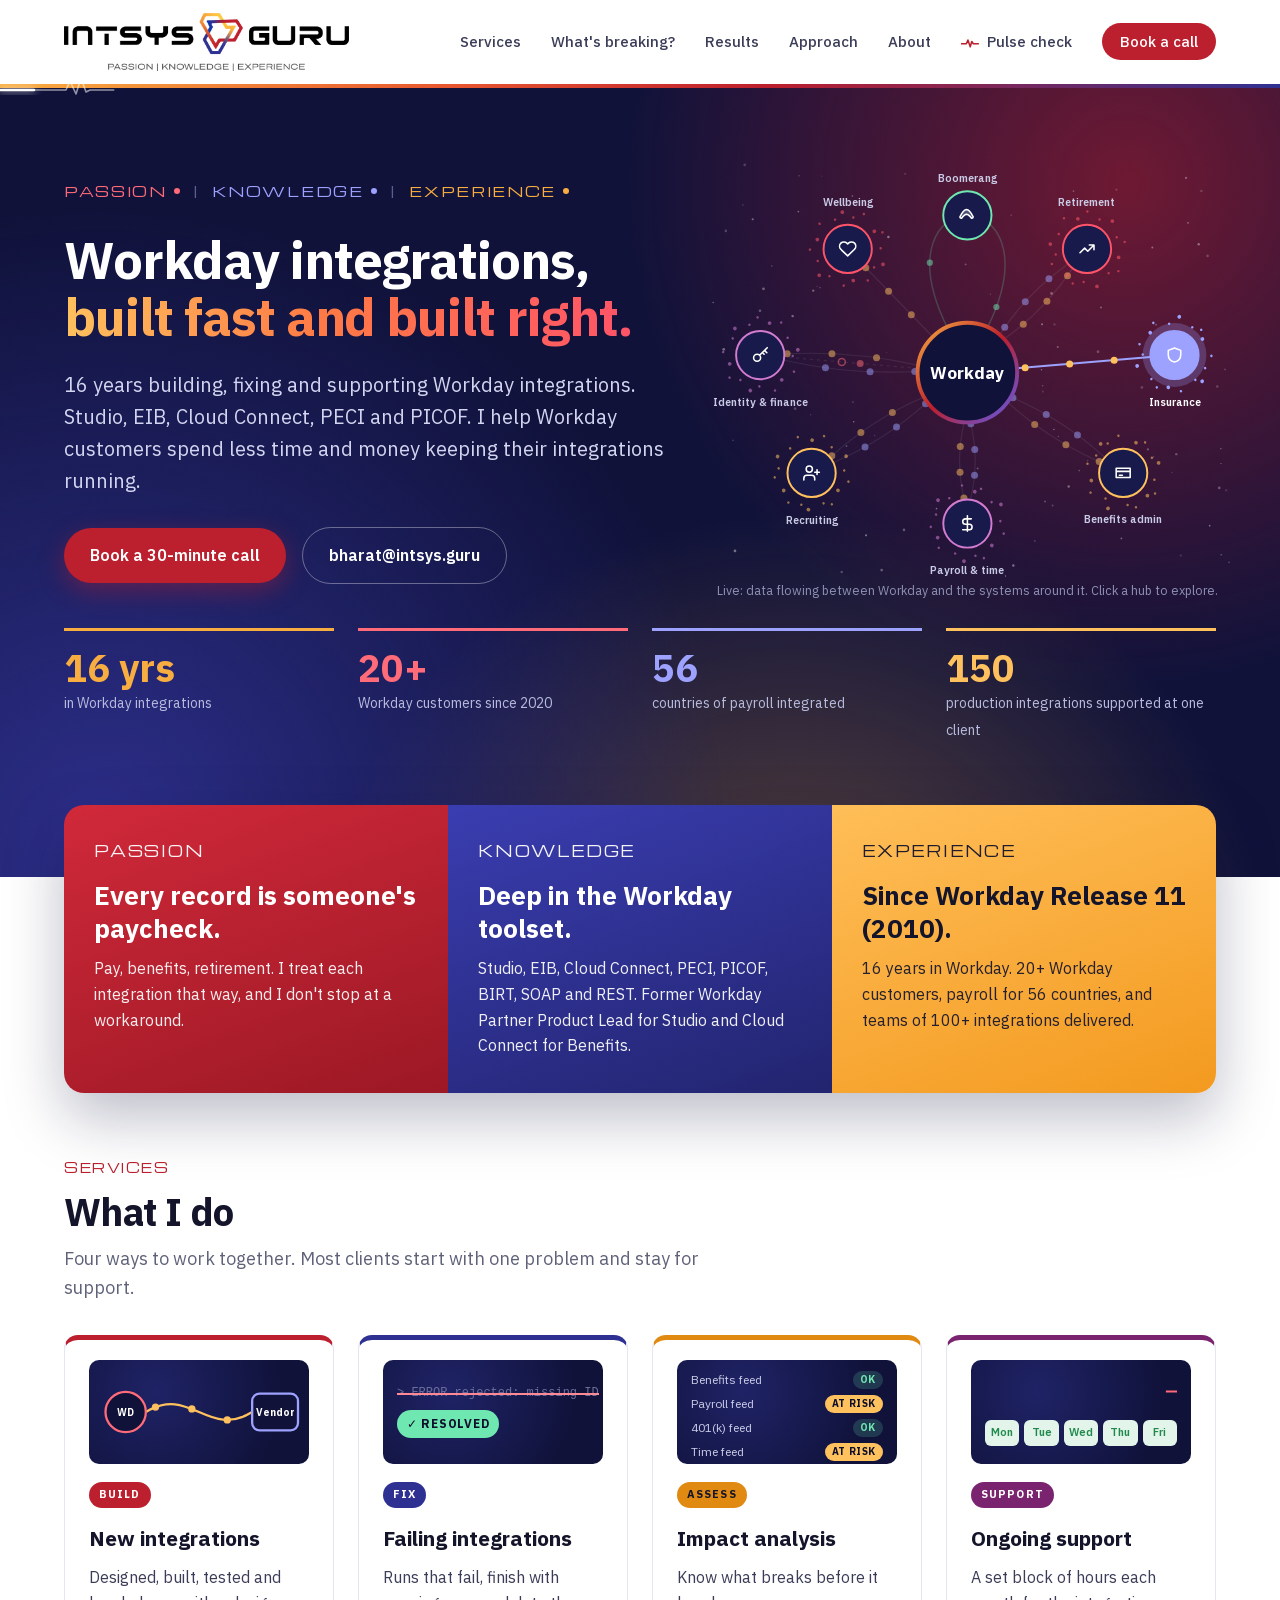
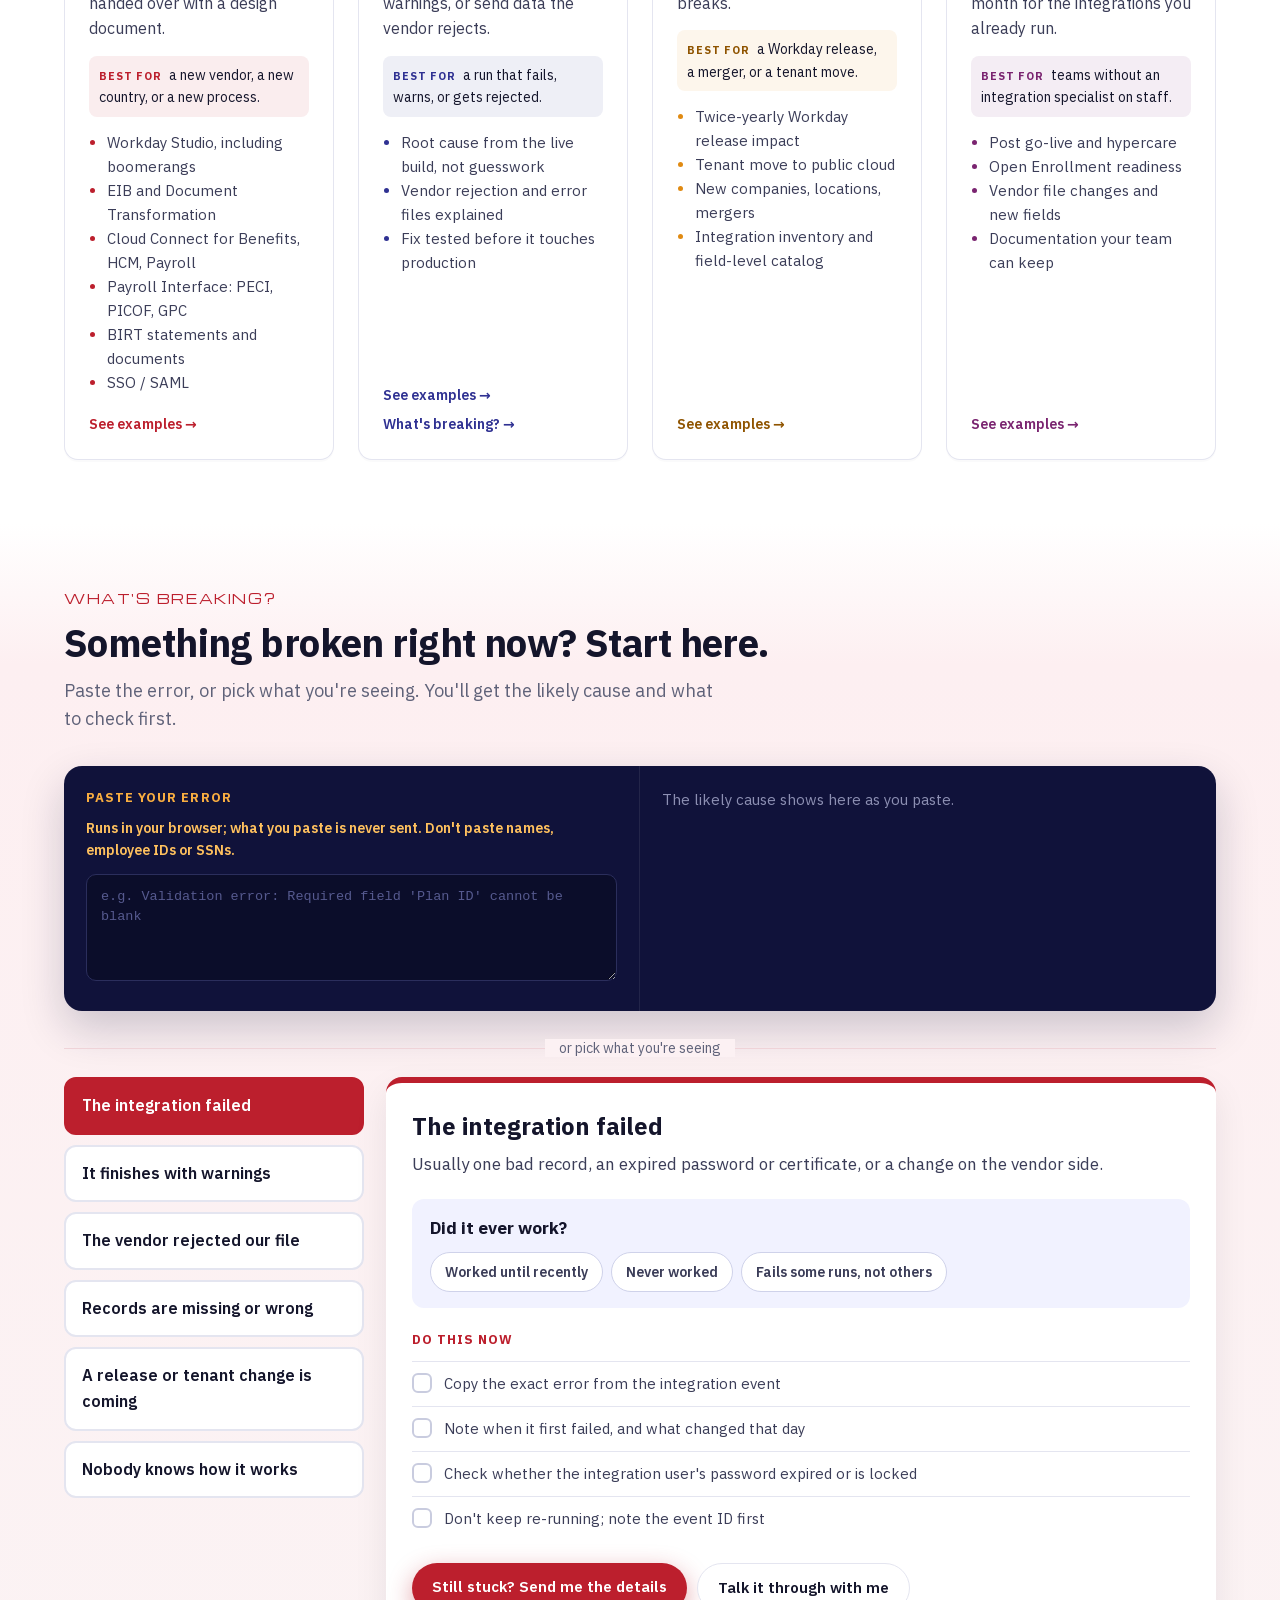
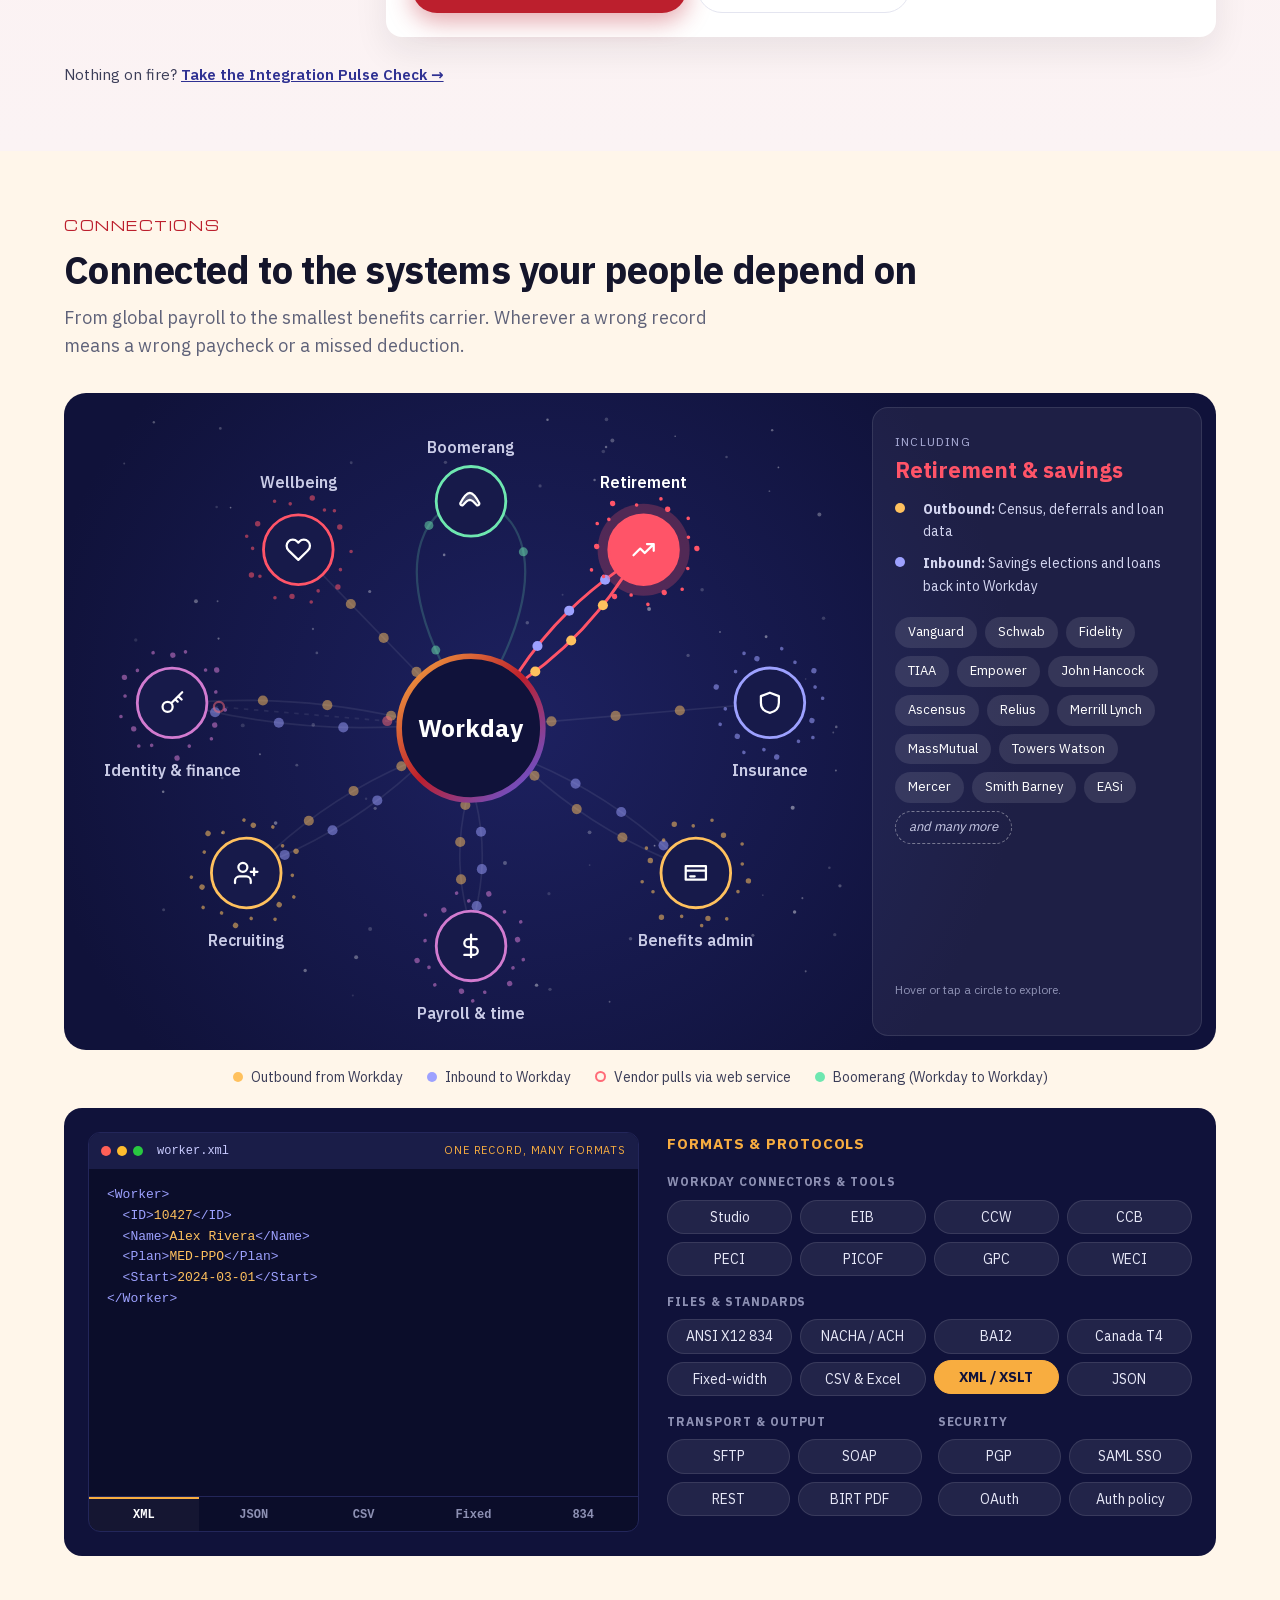
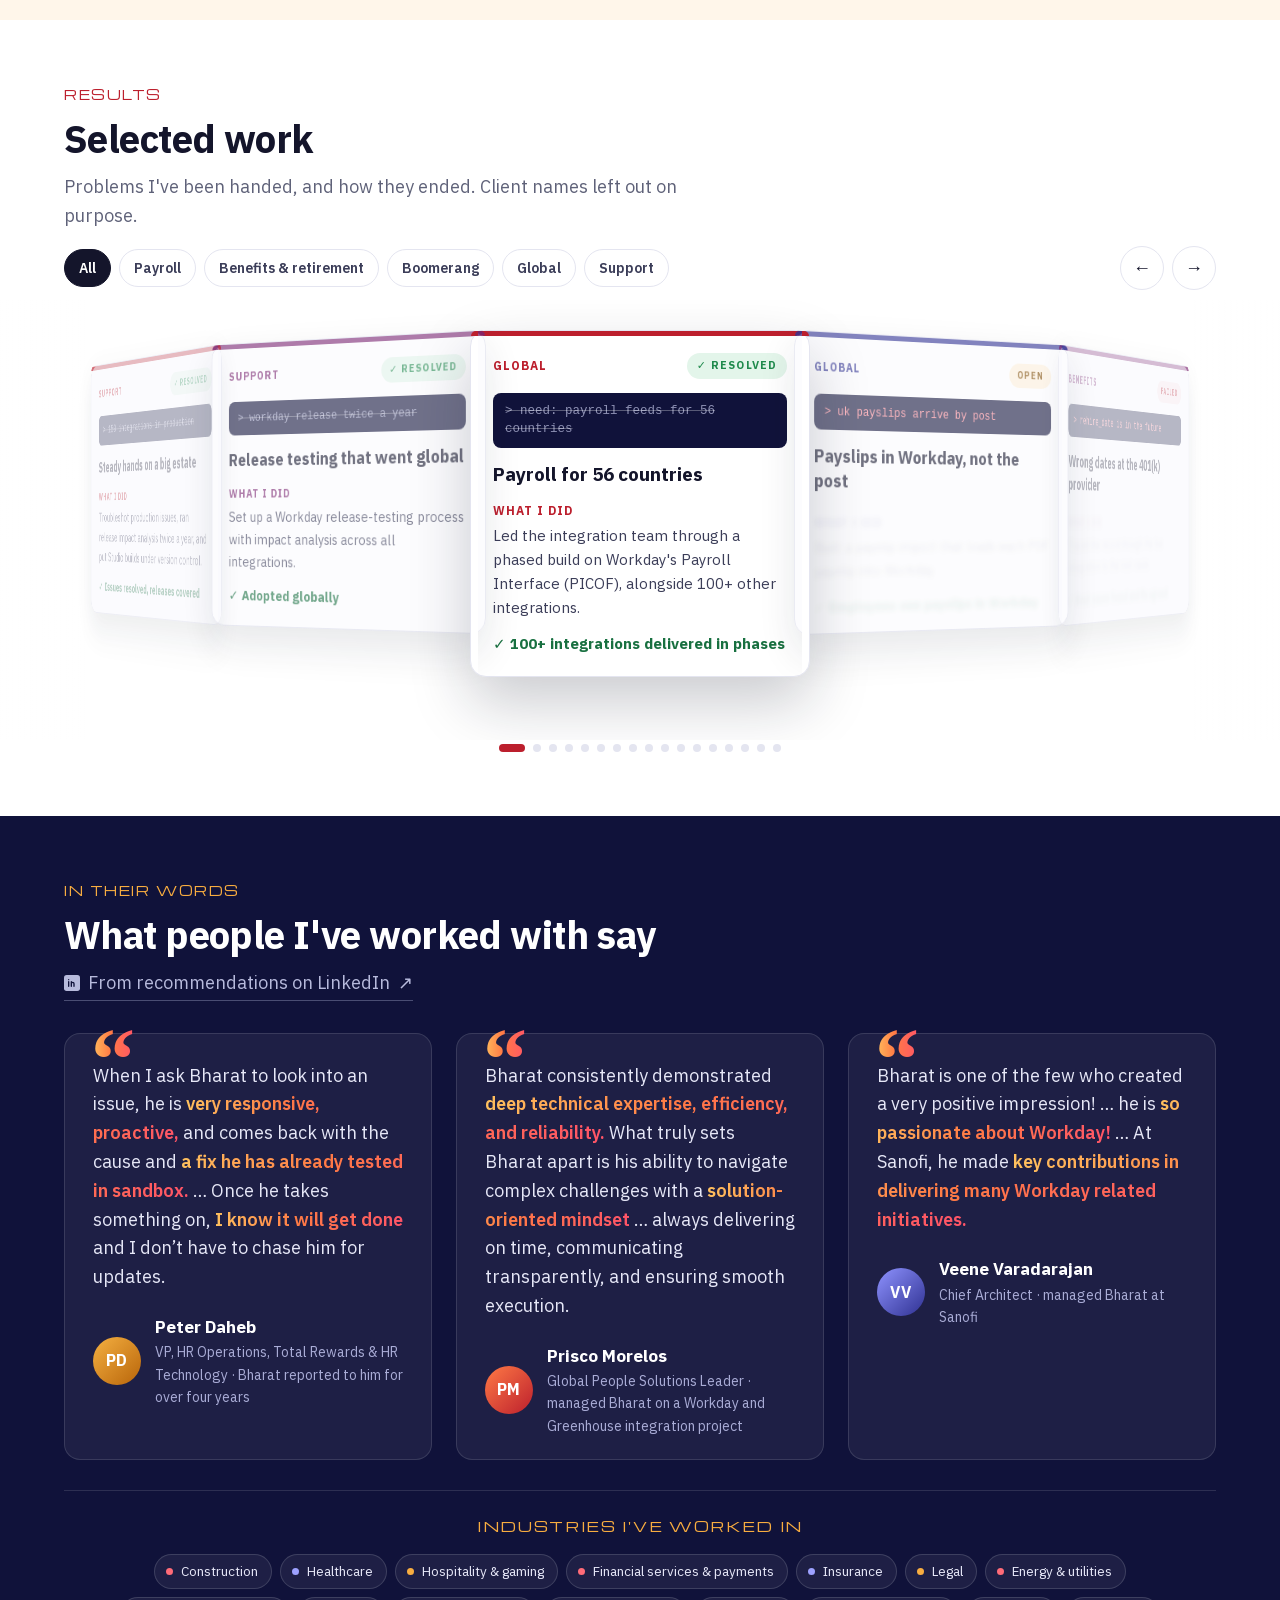
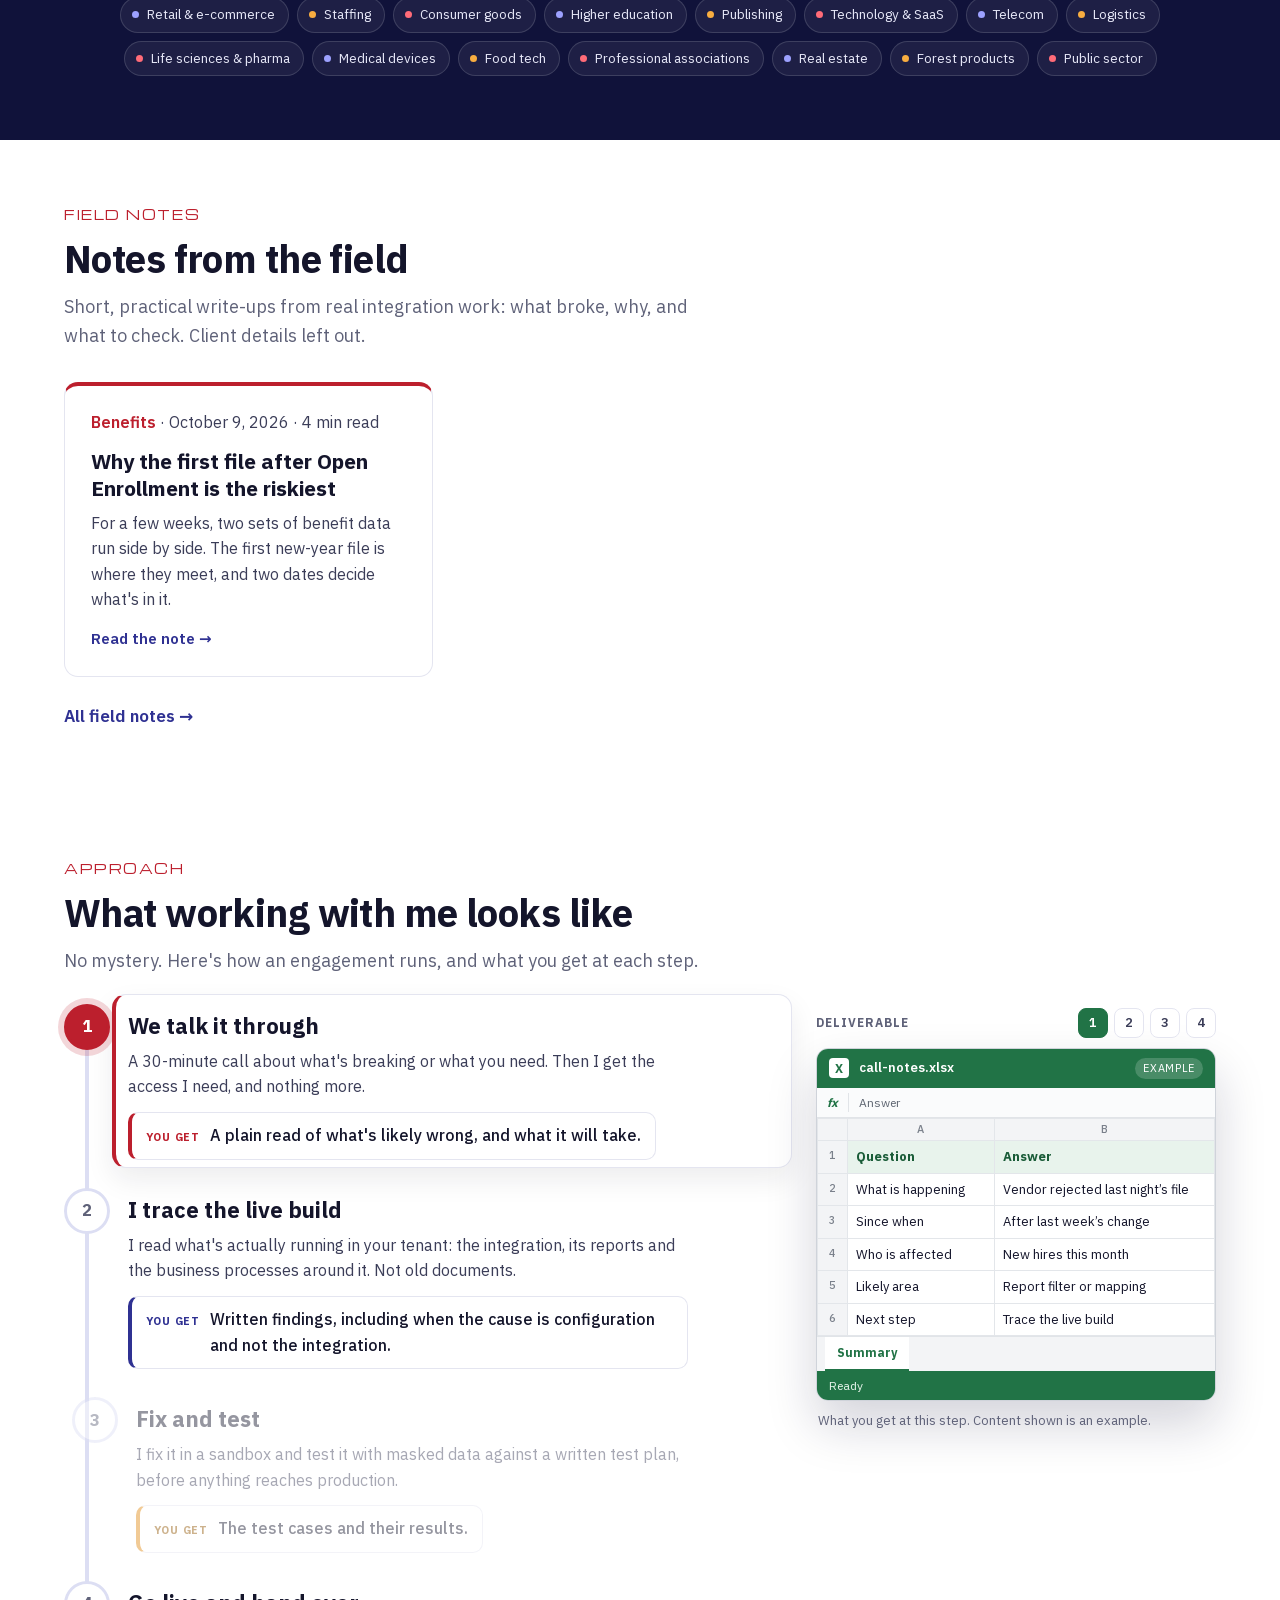
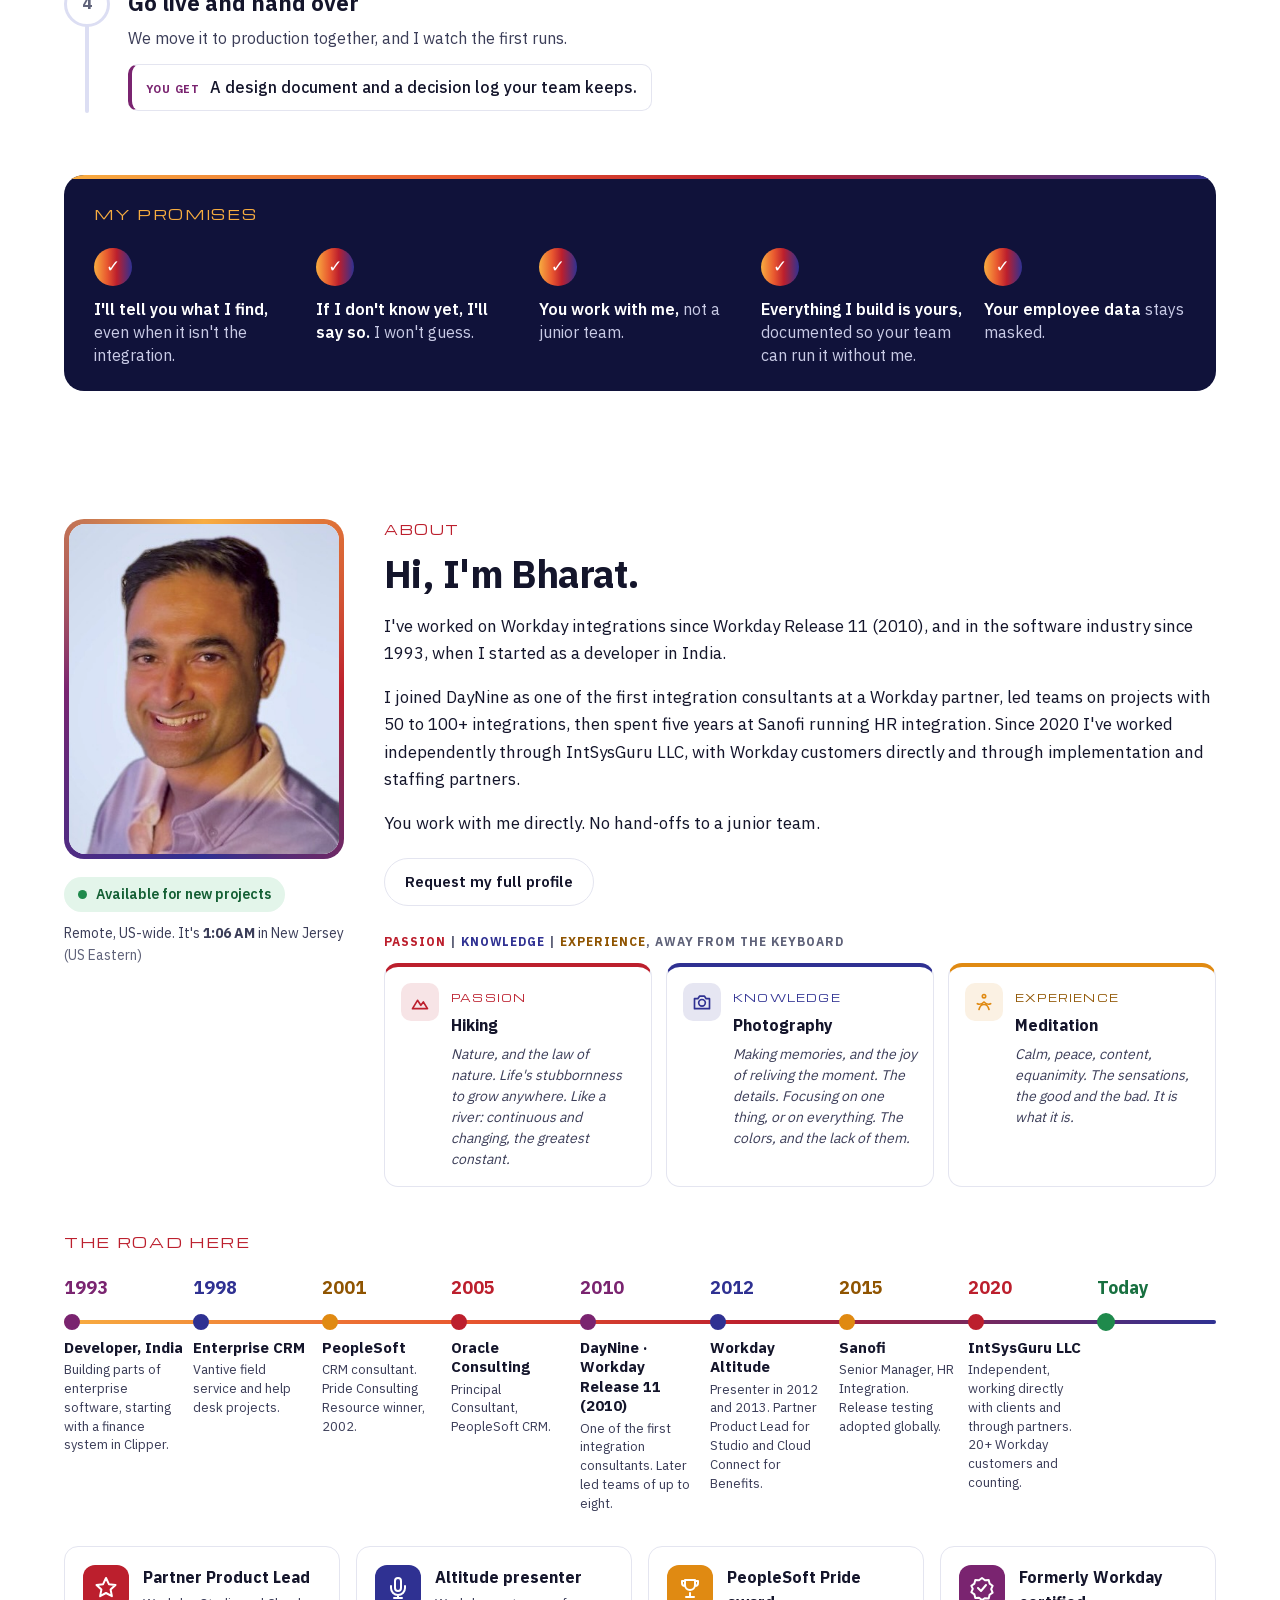
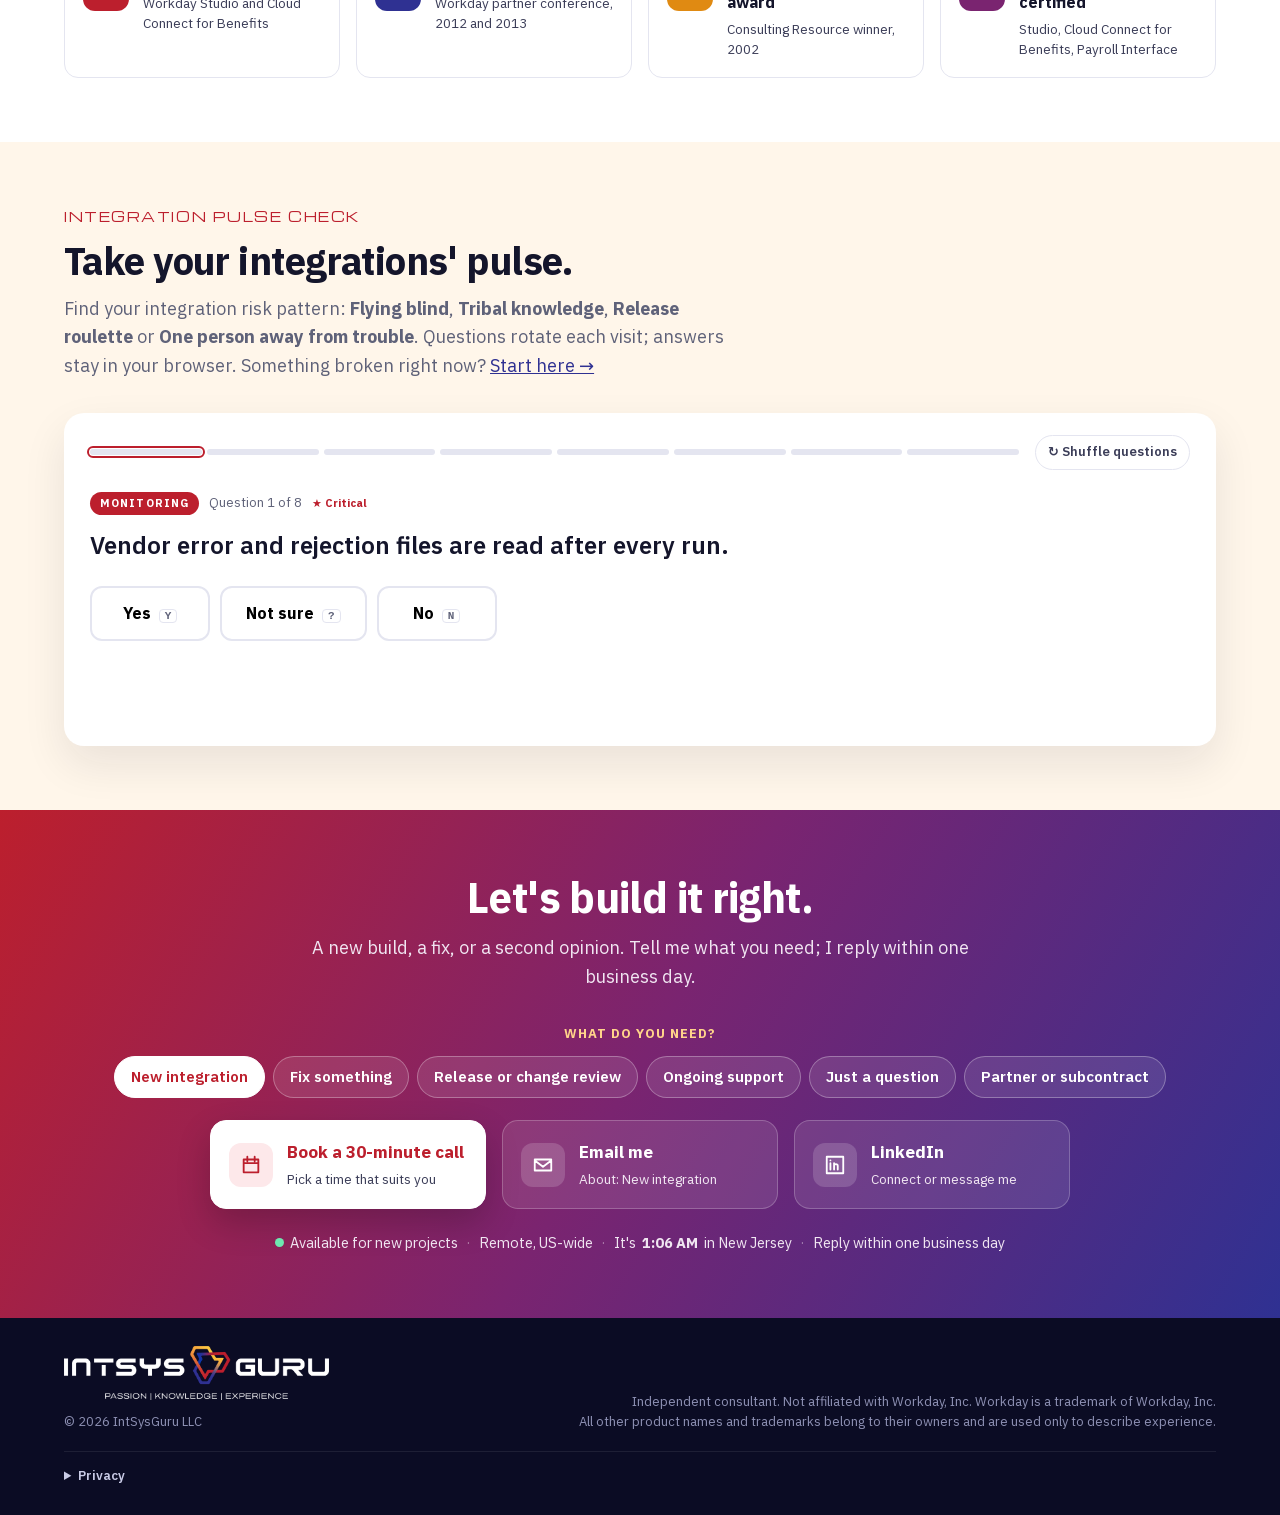
==== commit 6bc53855: "Testimonials: add Peter Daheb's recommendation; three cards without an orphan Peter's LinkedIn recom" ====
--- a/index.html
+++ b/index.html
@@ -705,7 +705,9 @@
   .quotes-sec { background: var(--night); color: #fff; }
   .quotes-sec h2 { color: #fff; }
   .quotes-sec .kicker { color: var(--experience); }
-  .quotes { display: grid; grid-template-columns: repeat(auto-fit, minmax(300px, 1fr)); gap: 24px; }
+  .quotes { display: grid; grid-template-columns: repeat(3, minmax(0, 1fr)); gap: 24px; }
+  /* three quotes: one row on desktop; between phone and desktop, the first spans the top so no card is left alone */
+  @media (max-width: 1023px) { .quotes { grid-template-columns: repeat(2, minmax(0, 1fr)); } .quotes .quote:first-child { grid-column: 1 / -1; } }
   .quote { background: rgba(255,255,255,.06); border: 1px solid rgba(255,255,255,.12); border-radius: 16px; padding: 28px 28px 22px; position: relative; }
   .quote::before { content: "\201C"; position: absolute; top: -18px; left: 26px; font: 700 88px/1 Georgia, serif;
     background: var(--brand-bright); -webkit-background-clip: text; background-clip: text; color: transparent; }
@@ -717,6 +719,7 @@
   .avatar { flex: none; width: 48px; height: 48px; border-radius: 50%; display: grid; place-items: center; font-weight: 700; font-size: 16px; color: #fff; letter-spacing: .04em; }
   .avatar.a-red { background: linear-gradient(135deg, #ff7a45, #bc1f2d); }
   .avatar.a-blue { background: linear-gradient(135deg, #8f93ff, #2f3192); }
+  .avatar.a-gold { background: linear-gradient(135deg, #f5b041, #b8650a); }
   .li-src a { display: inline-flex; align-items: center; gap: 8px; color: #b7badc; text-decoration: none; border-bottom: 1px solid rgba(183,186,220,.35); padding-bottom: 2px; transition: color .2s, border-color .2s; }
   .li-src a:hover { color: #fff; border-color: #fff; }
   .industries { margin-top: 30px; padding-top: 24px; border-top: 1px solid rgba(255,255,255,.12); text-align: center; }
@@ -1500,6 +1503,10 @@
     <p class="sub li-src"><a href="https://www.linkedin.com/in/bharatrathaur/details/recommendations/" target="_blank" rel="noopener"><svg viewBox="0 0 24 24" width="16" height="16" aria-hidden="true"><rect width="24" height="24" rx="4" fill="currentColor"/><path d="M7 10v7M7 7v.01M11 17v-4a2 2 0 0 1 4 0v4M11 10v7" stroke="#10123a" stroke-width="2" stroke-linecap="round" fill="none"/></svg>From recommendations on LinkedIn <span aria-hidden="true">↗</span></a></p>
     <div class="quotes">
       <figure class="quote" style="margin:0">
+        <blockquote>When I ask Bharat to look into an issue, he is <mark class="hl">very responsive, proactive,</mark> and comes back with the cause and <mark class="hl">a fix he has already tested in sandbox.</mark> &hellip; Once he takes something on, <mark class="hl">I know it will get done</mark> and I don&rsquo;t have to chase him for updates.</blockquote>
+        <figcaption><span class="avatar a-gold" aria-hidden="true">PD</span><div><div class="who">Peter Daheb</div><div class="role">VP, HR Operations, Total Rewards &amp; HR Technology · Bharat reported to him for over four years</div></div></figcaption>
+      </figure>
+      <figure class="quote" style="margin:0">
         <blockquote>Bharat consistently demonstrated <mark class="hl">deep technical expertise, efficiency, and reliability.</mark> What truly sets Bharat apart is his ability to navigate complex challenges with a <mark class="hl">solution-oriented mindset</mark> &hellip; always delivering on time, communicating transparently, and ensuring smooth execution.</blockquote>
         <figcaption><span class="avatar a-red" aria-hidden="true">PM</span><div><div class="who">Prisco Morelos</div><div class="role">Global People Solutions Leader · managed Bharat on a Workday and Greenhouse integration project</div></div></figcaption>
       </figure>
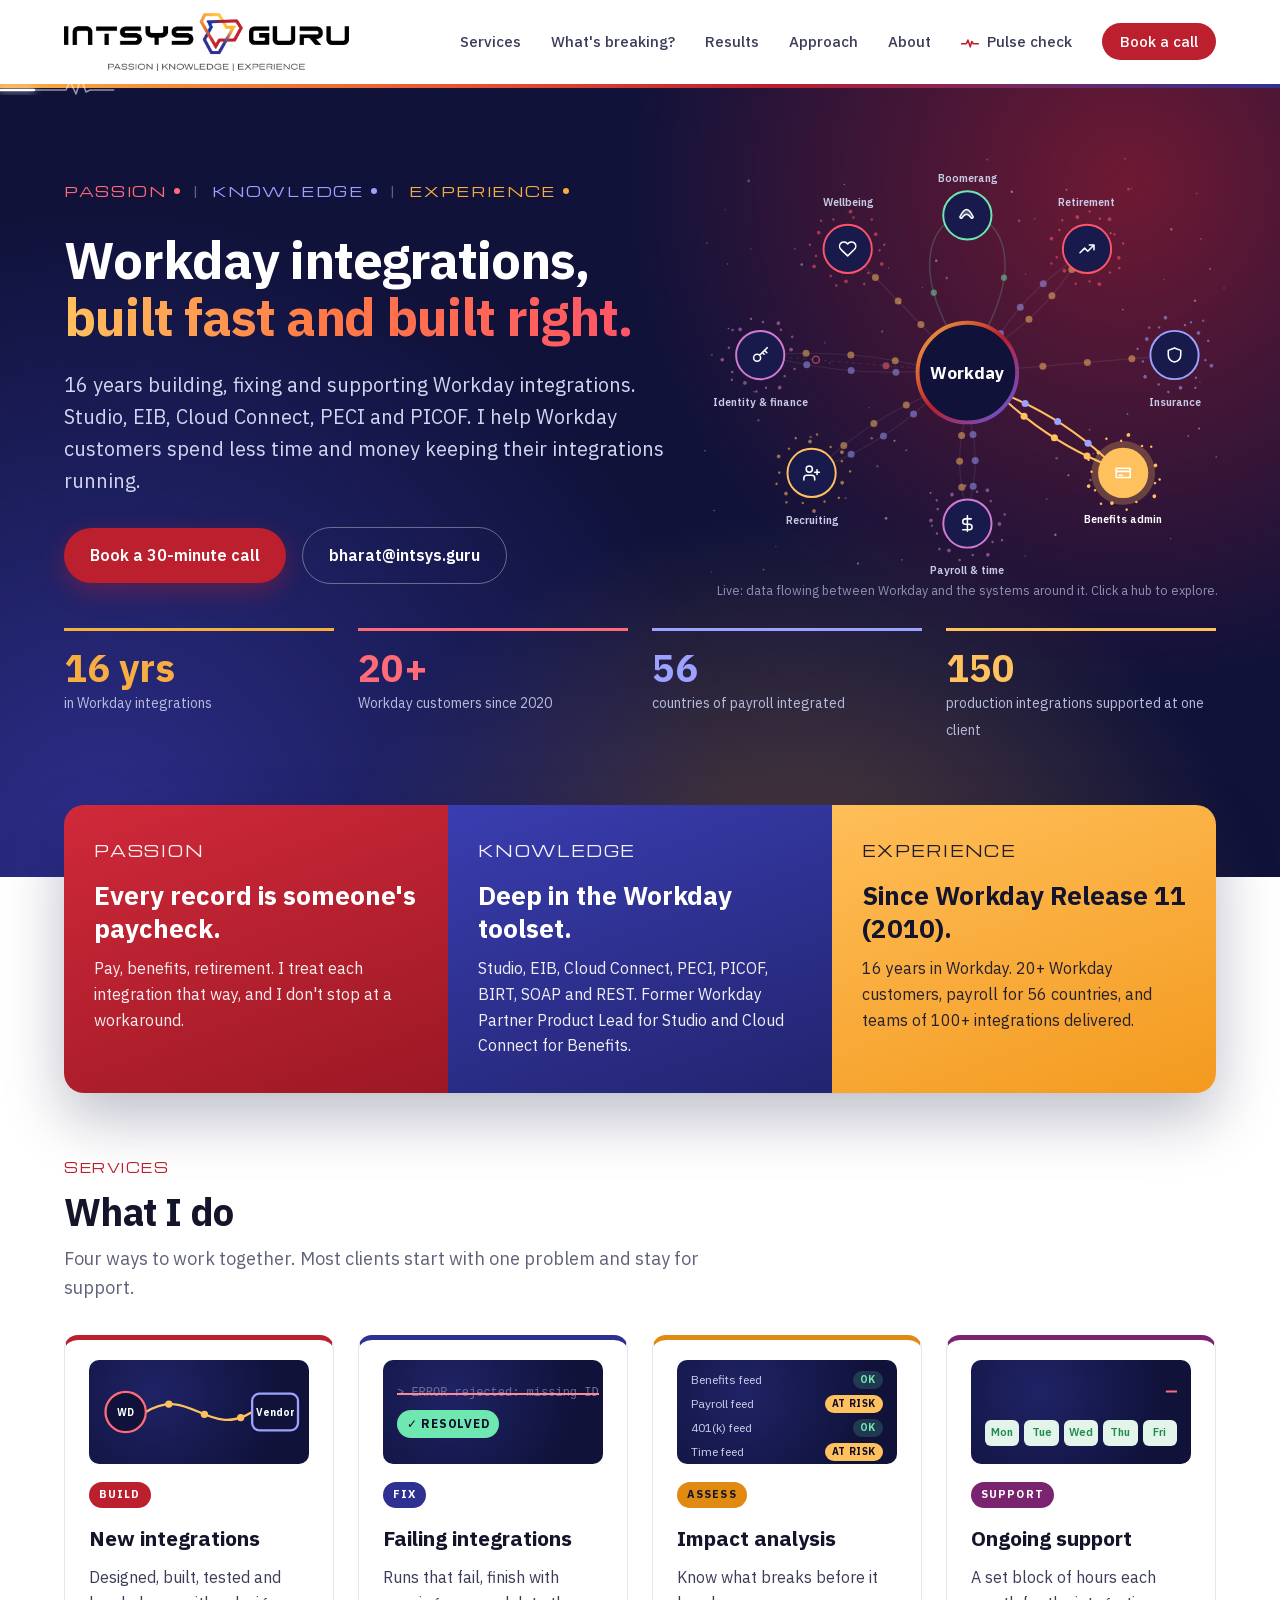
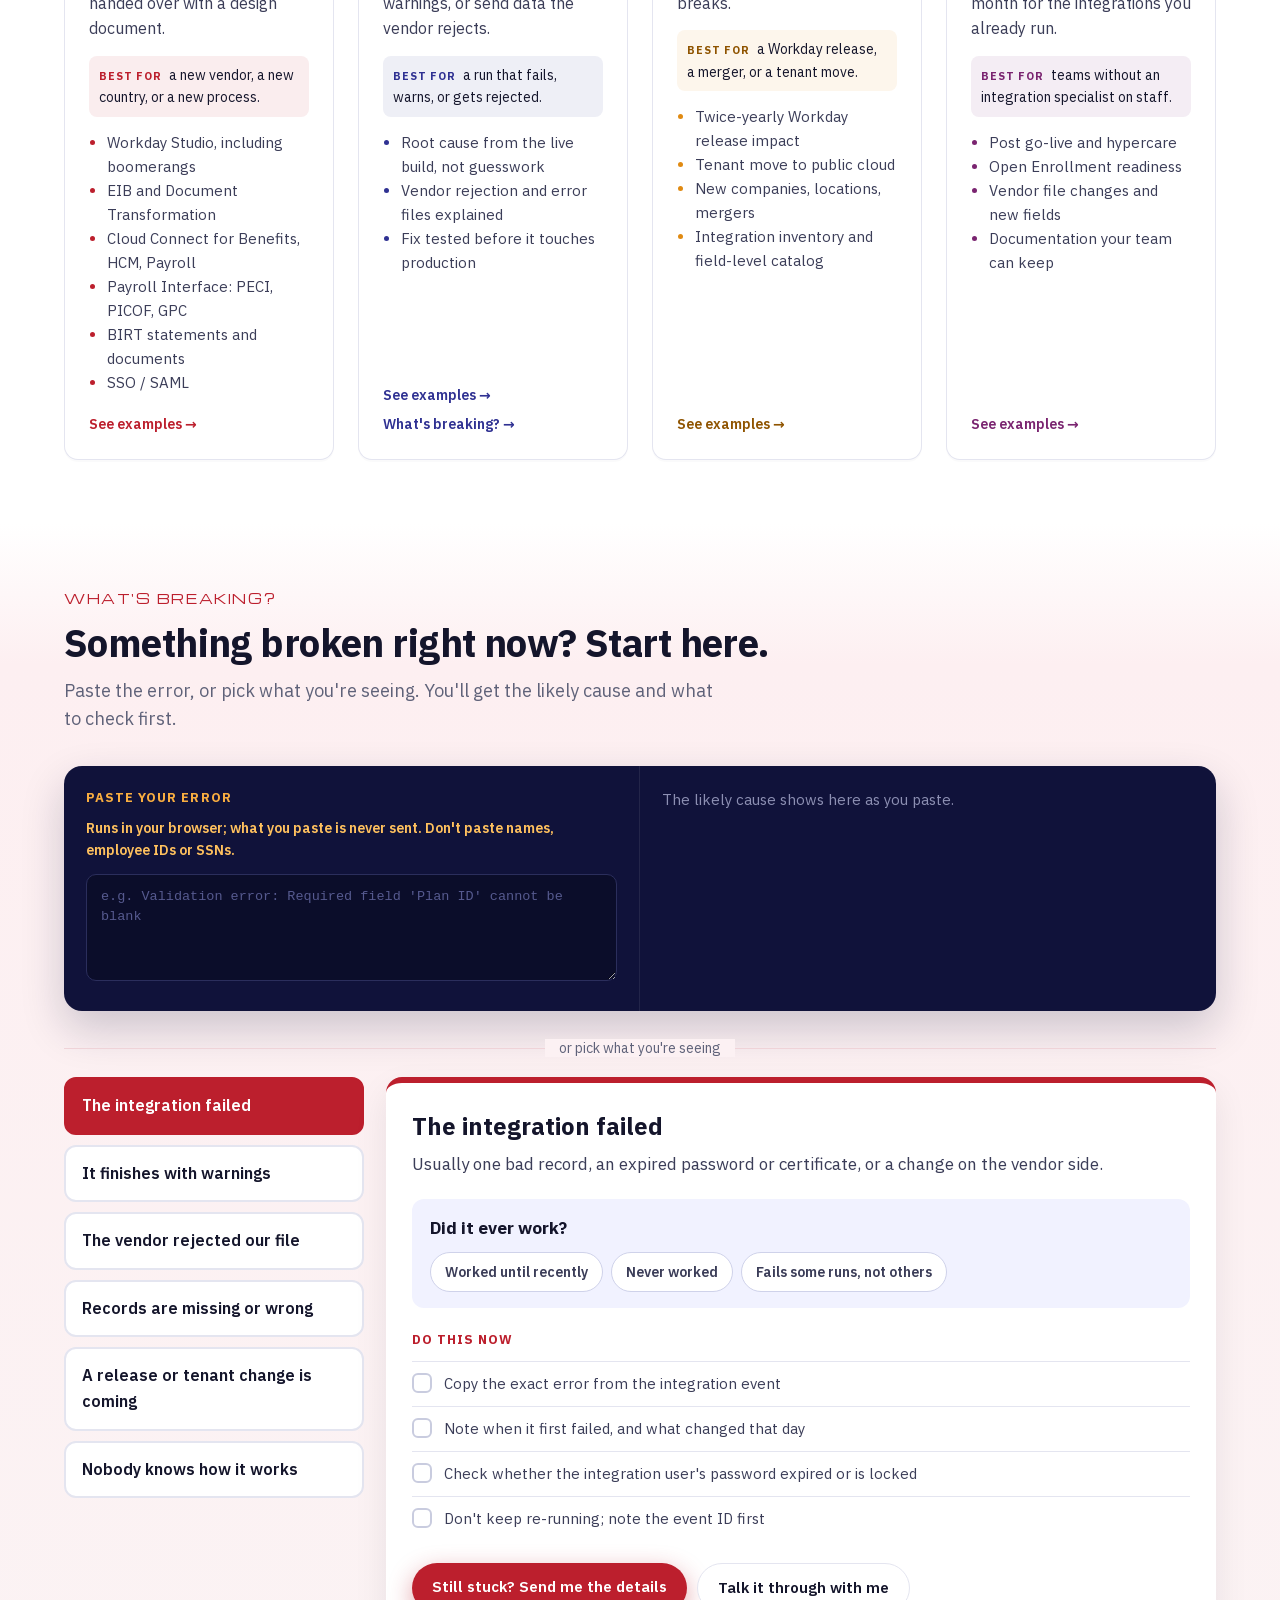
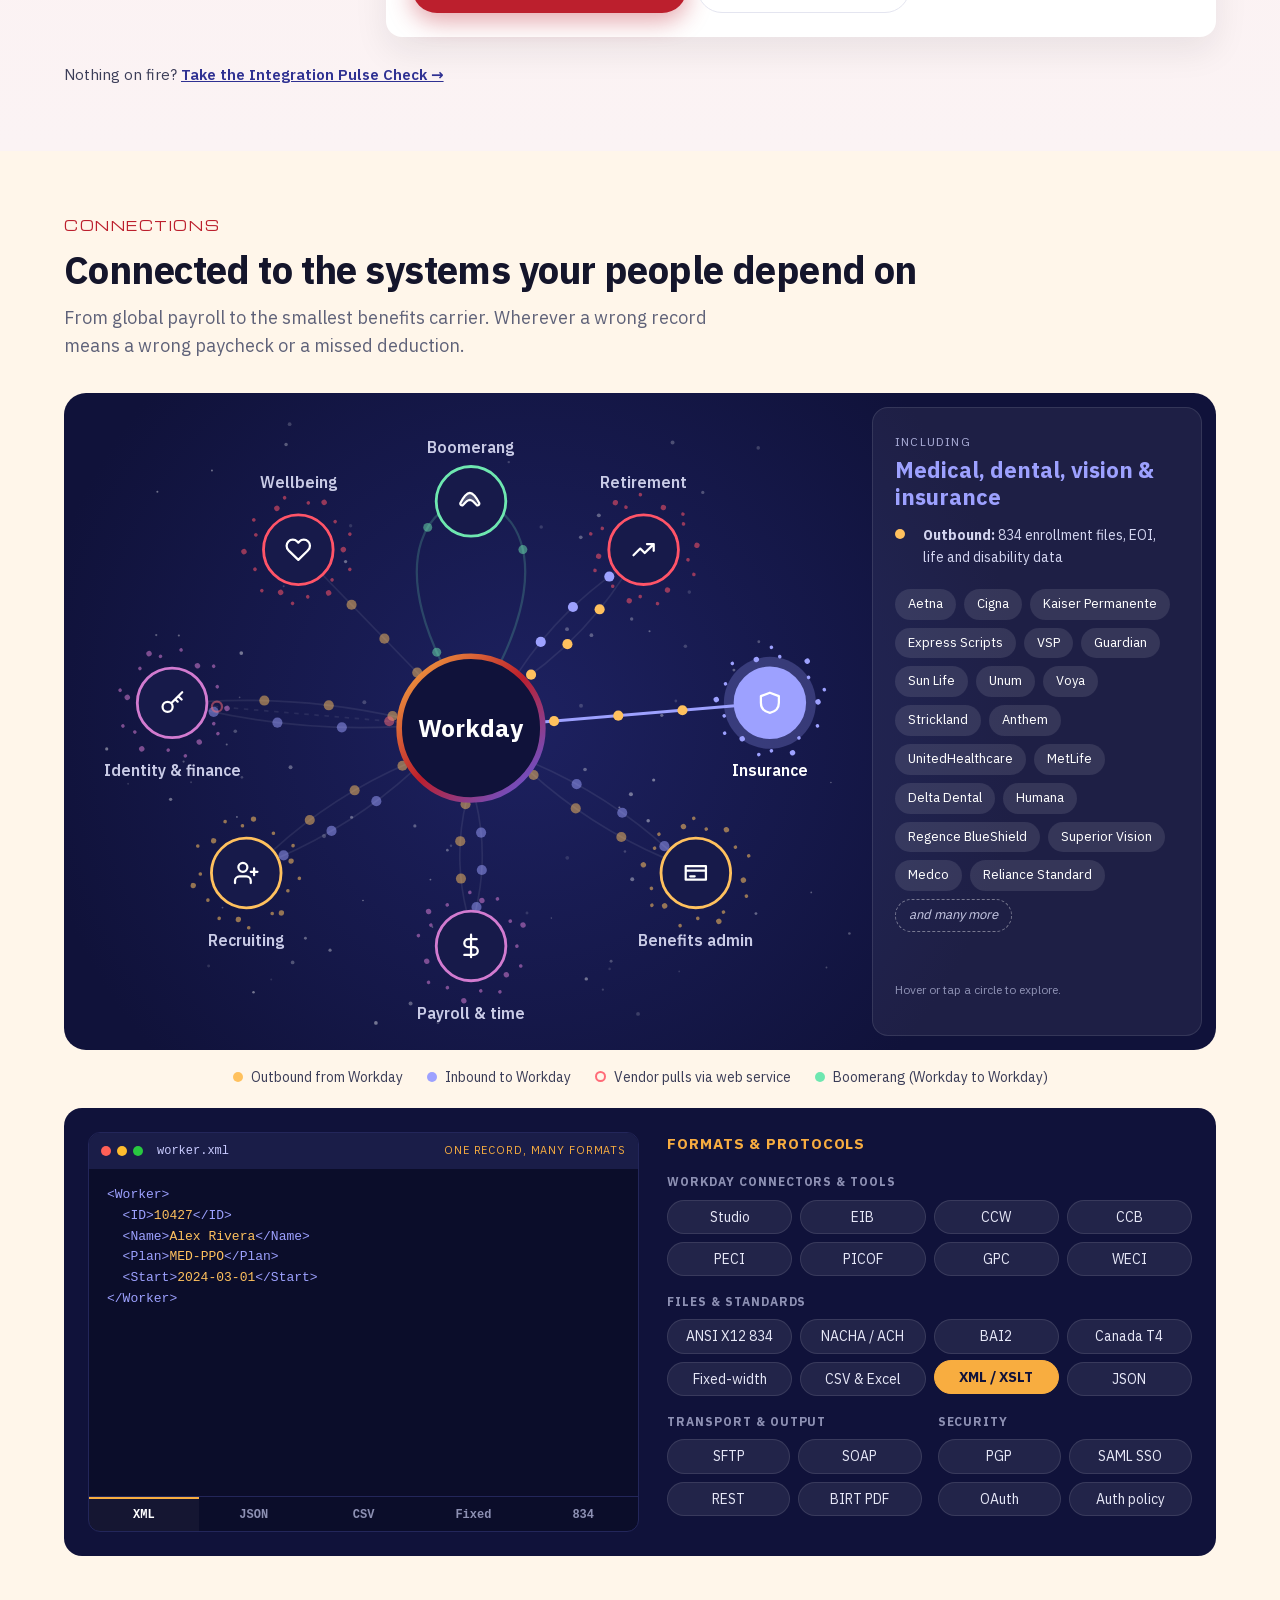
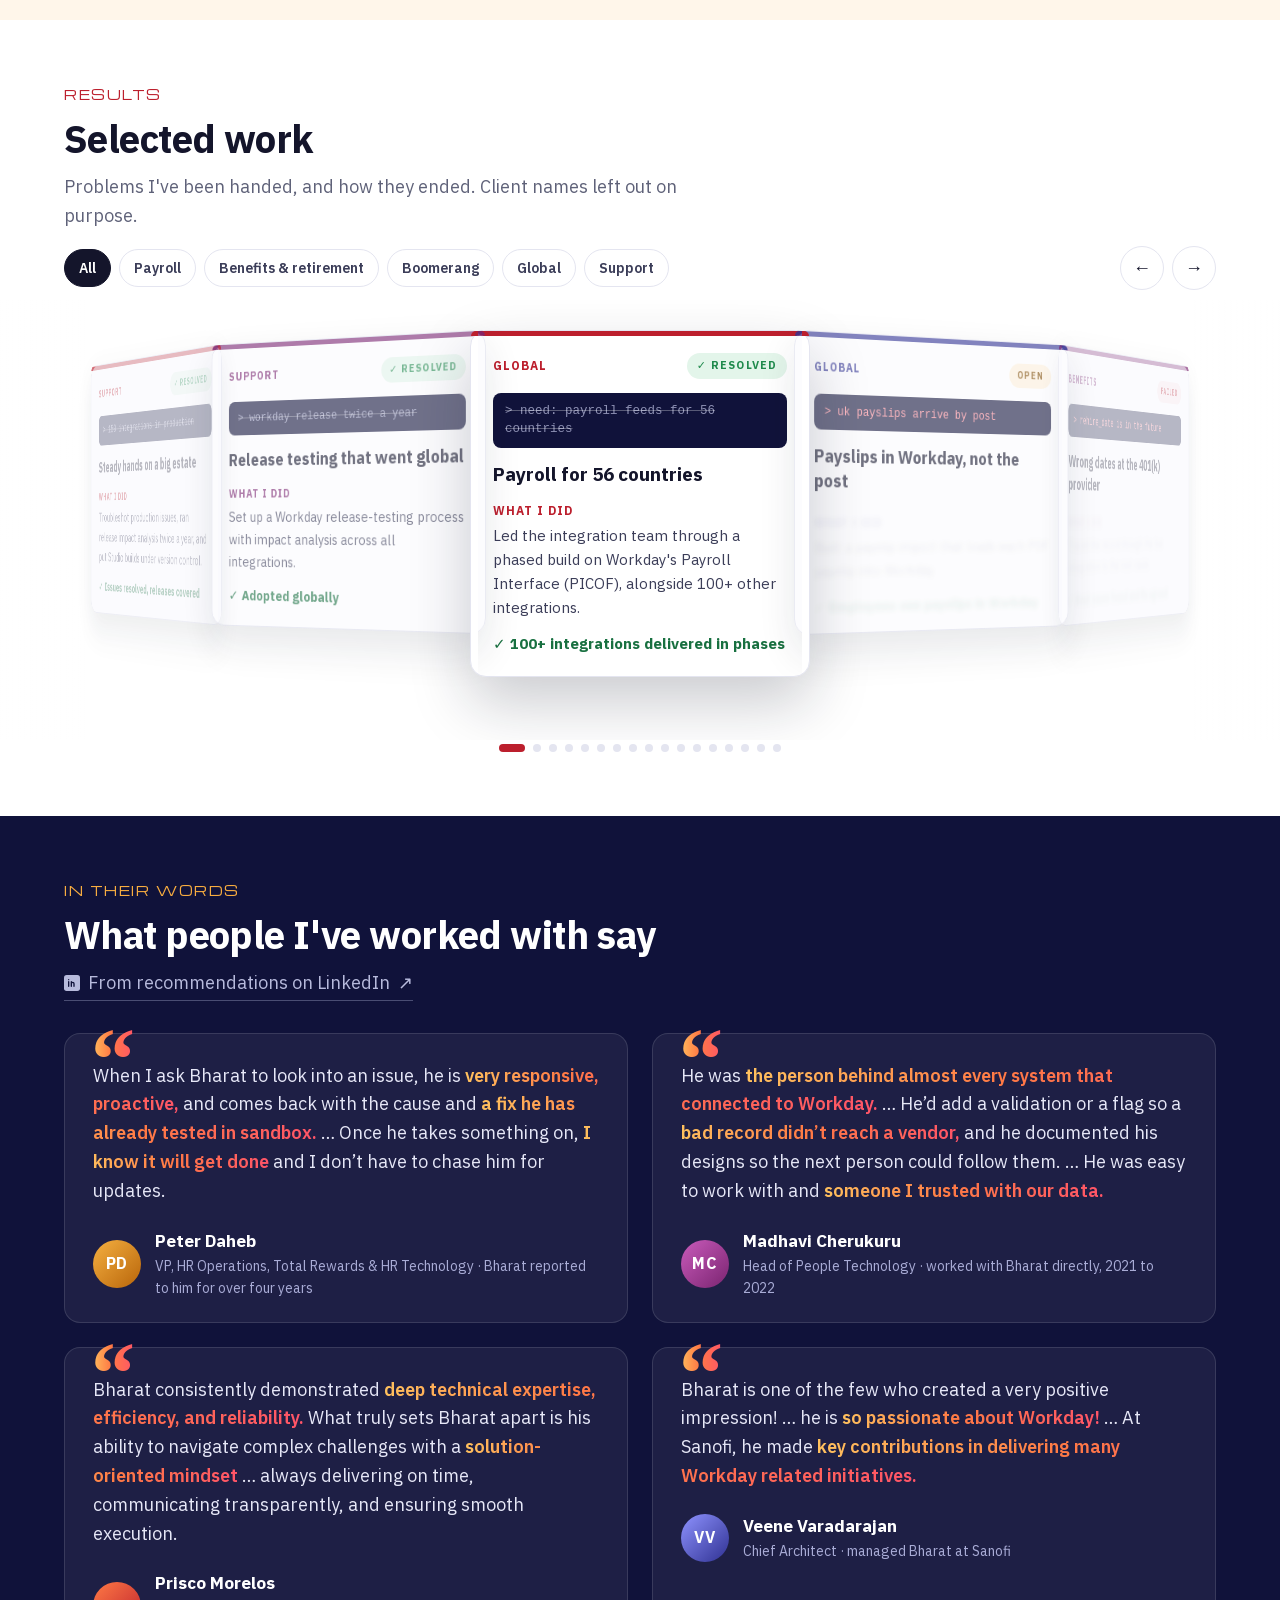
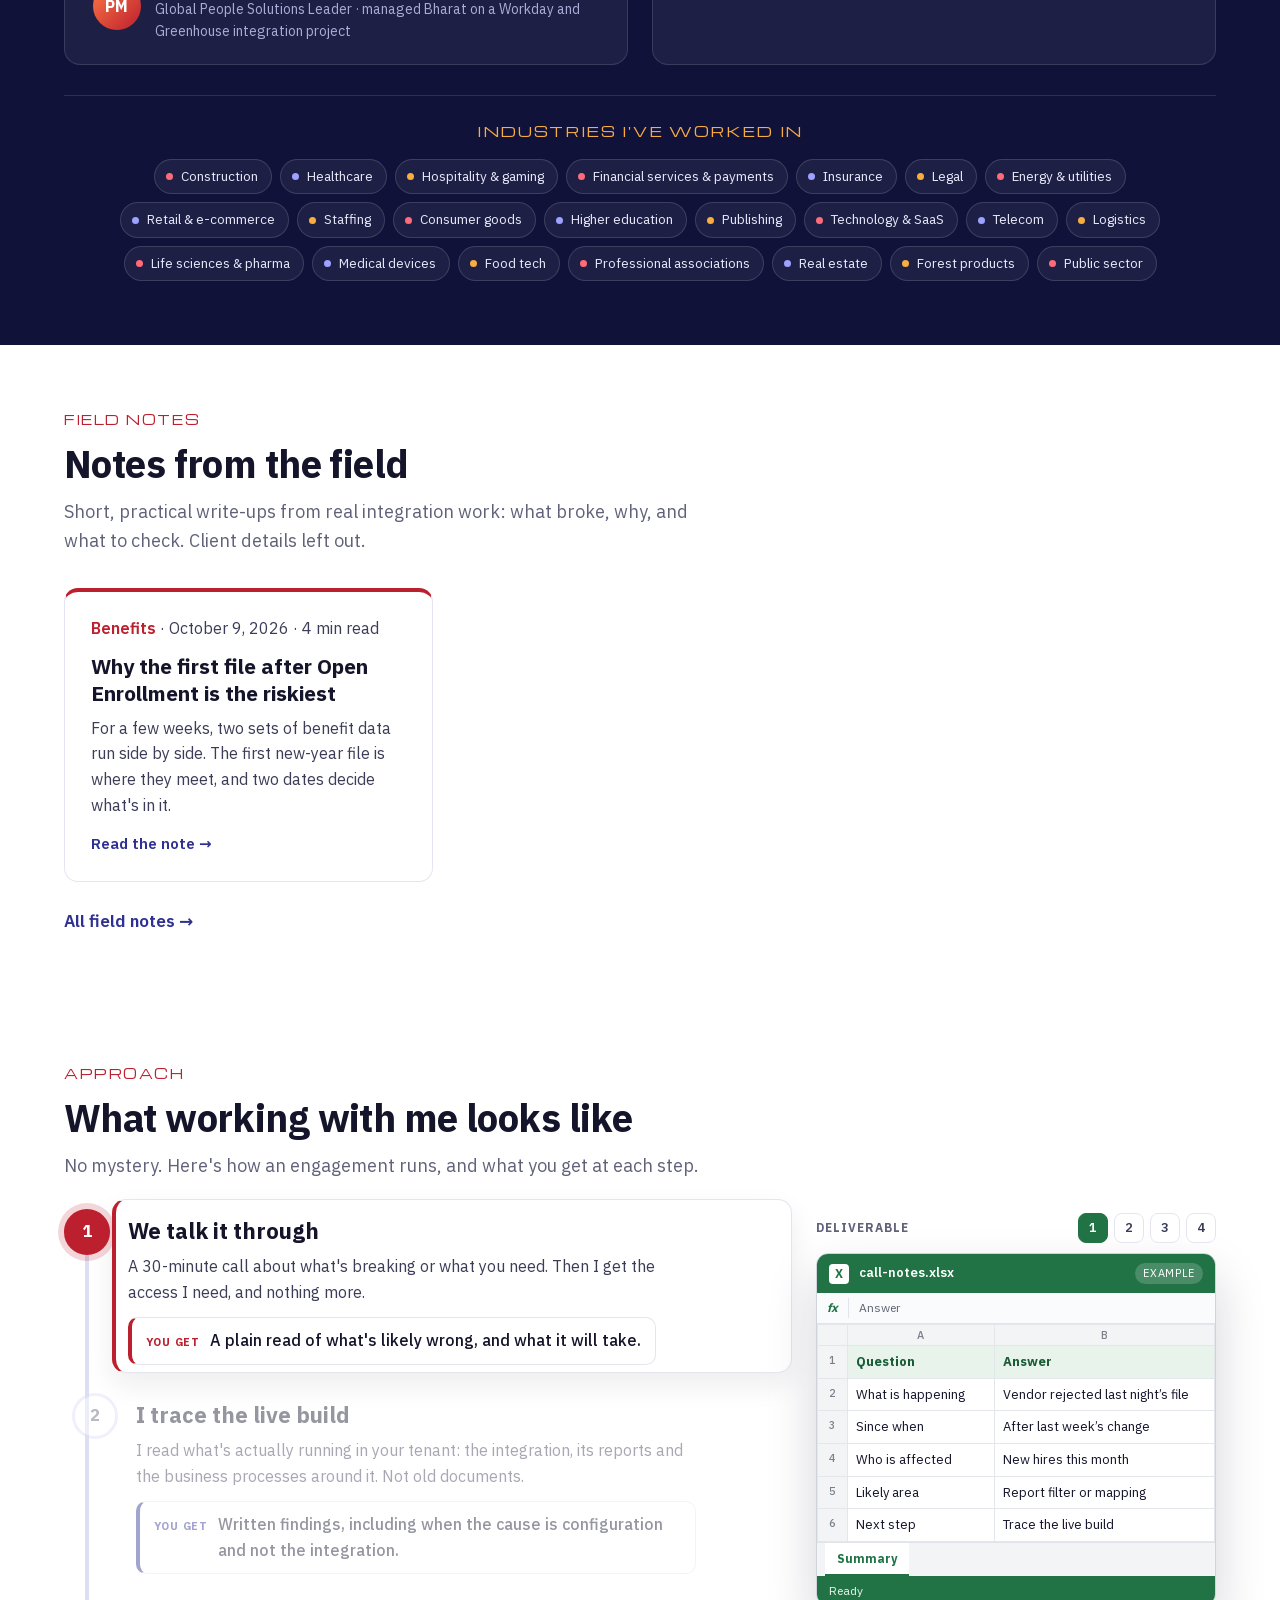
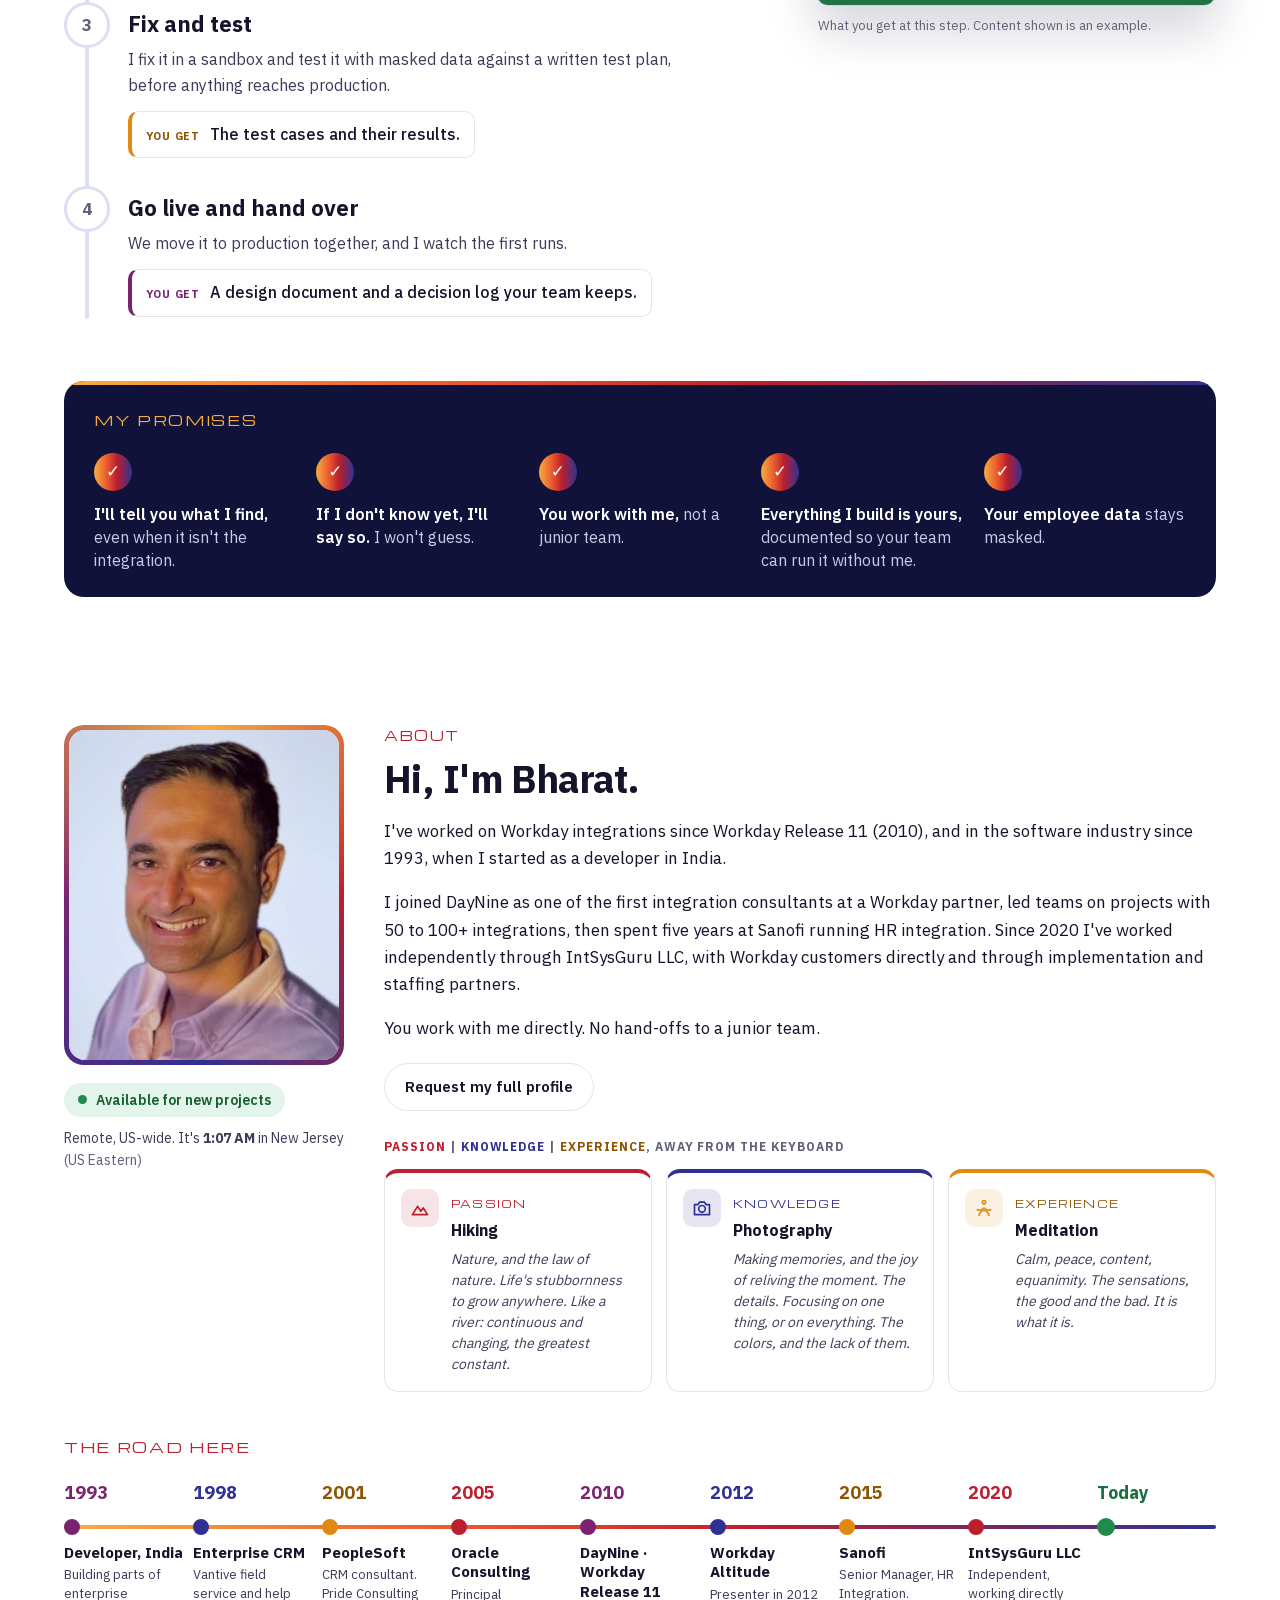
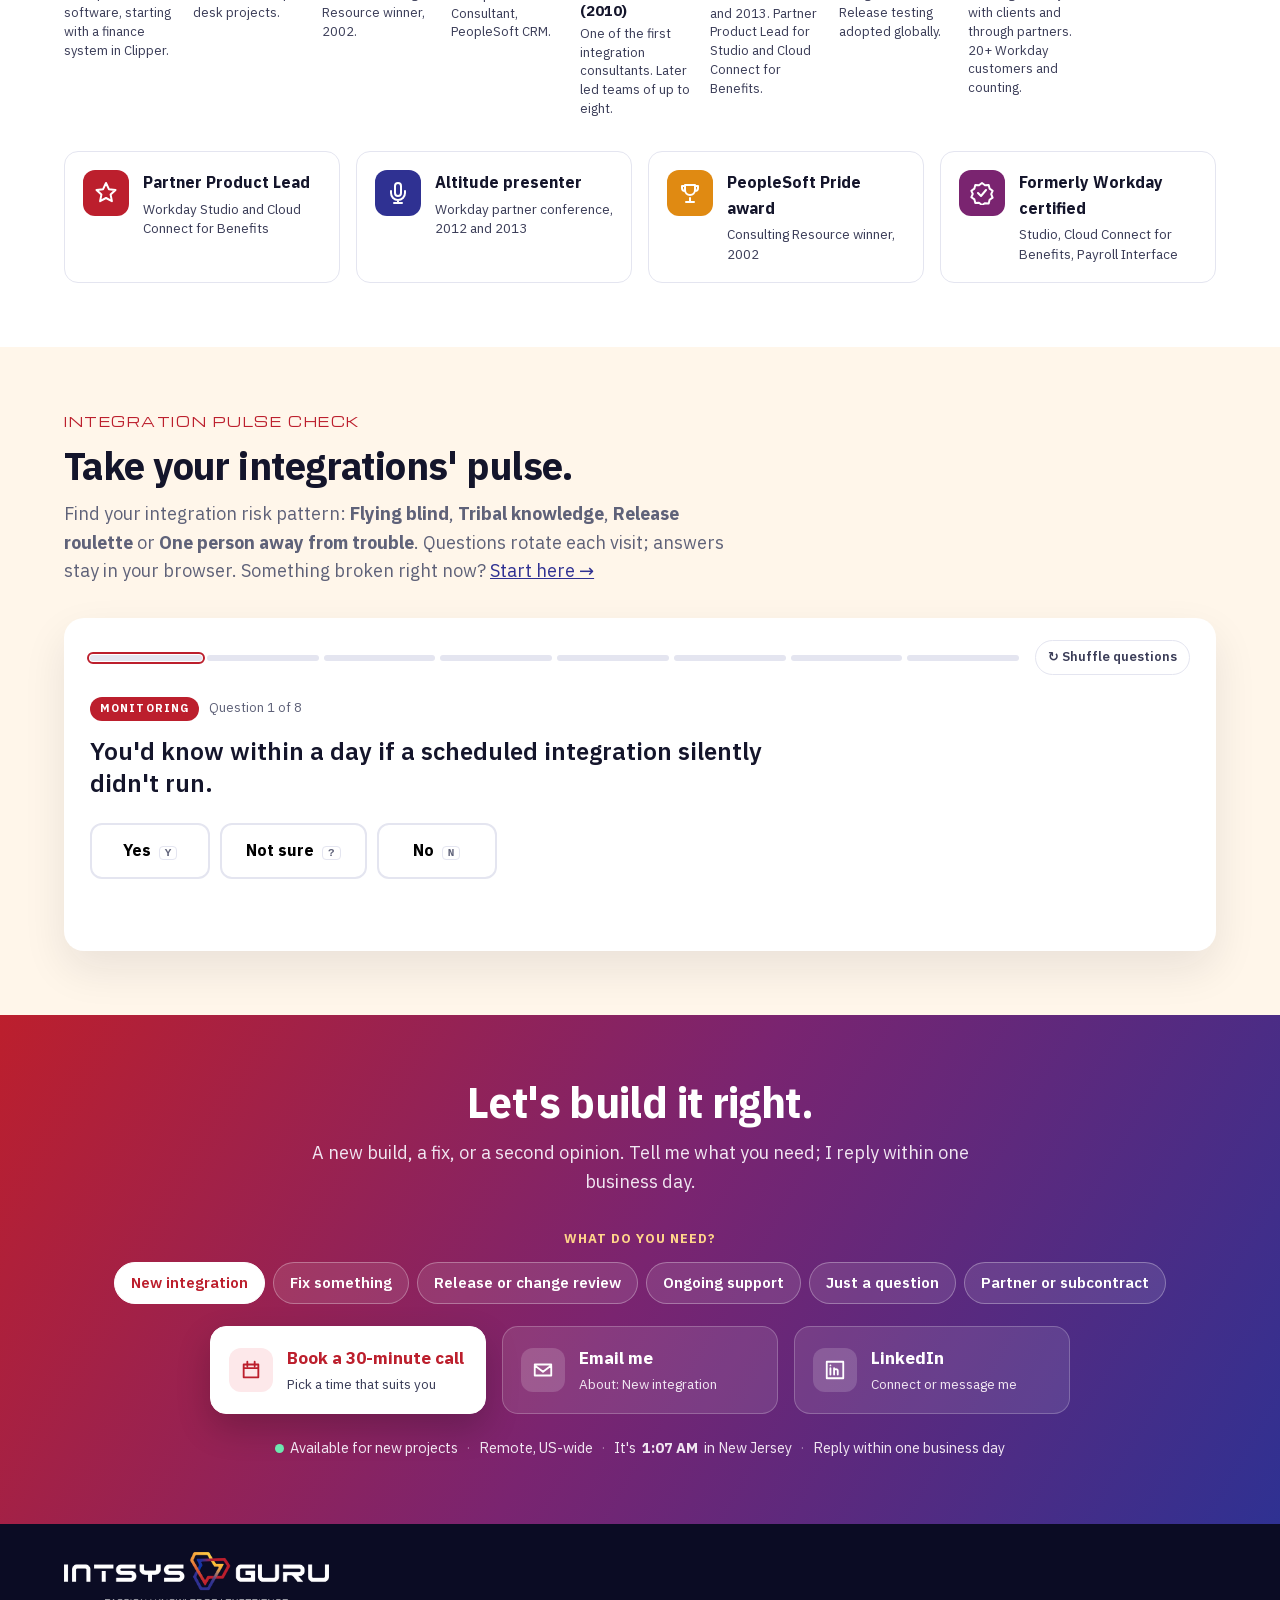
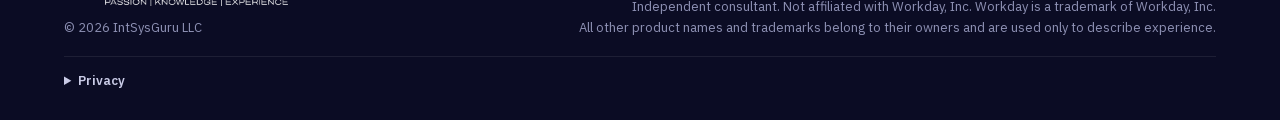
==== commit 2d4737fe: "Testimonials: add Madhavi Cherukuru's recommendation; two even rows of two Madhavi's LinkedIn recomm" ====
--- a/index.html
+++ b/index.html
@@ -705,9 +705,8 @@
   .quotes-sec { background: var(--night); color: #fff; }
   .quotes-sec h2 { color: #fff; }
   .quotes-sec .kicker { color: var(--experience); }
-  .quotes { display: grid; grid-template-columns: repeat(3, minmax(0, 1fr)); gap: 24px; }
-  /* three quotes: one row on desktop; between phone and desktop, the first spans the top so no card is left alone */
-  @media (max-width: 1023px) { .quotes { grid-template-columns: repeat(2, minmax(0, 1fr)); } .quotes .quote:first-child { grid-column: 1 / -1; } }
+  /* four quotes: two even rows of two (four across is too narrow to read) */
+  .quotes { display: grid; grid-template-columns: repeat(2, minmax(0, 1fr)); gap: 24px; }
   .quote { background: rgba(255,255,255,.06); border: 1px solid rgba(255,255,255,.12); border-radius: 16px; padding: 28px 28px 22px; position: relative; }
   .quote::before { content: "\201C"; position: absolute; top: -18px; left: 26px; font: 700 88px/1 Georgia, serif;
     background: var(--brand-bright); -webkit-background-clip: text; background-clip: text; color: transparent; }
@@ -720,6 +719,7 @@
   .avatar.a-red { background: linear-gradient(135deg, #ff7a45, #bc1f2d); }
   .avatar.a-blue { background: linear-gradient(135deg, #8f93ff, #2f3192); }
   .avatar.a-gold { background: linear-gradient(135deg, #f5b041, #b8650a); }
+  .avatar.a-plum { background: linear-gradient(135deg, #c95bbb, #7a2470); }
   .li-src a { display: inline-flex; align-items: center; gap: 8px; color: #b7badc; text-decoration: none; border-bottom: 1px solid rgba(183,186,220,.35); padding-bottom: 2px; transition: color .2s, border-color .2s; }
   .li-src a:hover { color: #fff; border-color: #fff; }
   .industries { margin-top: 30px; padding-top: 24px; border-top: 1px solid rgba(255,255,255,.12); text-align: center; }
@@ -1507,6 +1507,10 @@
         <figcaption><span class="avatar a-gold" aria-hidden="true">PD</span><div><div class="who">Peter Daheb</div><div class="role">VP, HR Operations, Total Rewards &amp; HR Technology · Bharat reported to him for over four years</div></div></figcaption>
       </figure>
       <figure class="quote" style="margin:0">
+        <blockquote>He was <mark class="hl">the person behind almost every system that connected to Workday.</mark> &hellip; He&rsquo;d add a validation or a flag so a <mark class="hl">bad record didn&rsquo;t reach a vendor,</mark> and he documented his designs so the next person could follow them. &hellip; He was easy to work with and <mark class="hl">someone I trusted with our data.</mark></blockquote>
+        <figcaption><span class="avatar a-plum" aria-hidden="true">MC</span><div><div class="who">Madhavi Cherukuru</div><div class="role">Head of People Technology · worked with Bharat directly, 2021 to 2022</div></div></figcaption>
+      </figure>
+      <figure class="quote" style="margin:0">
         <blockquote>Bharat consistently demonstrated <mark class="hl">deep technical expertise, efficiency, and reliability.</mark> What truly sets Bharat apart is his ability to navigate complex challenges with a <mark class="hl">solution-oriented mindset</mark> &hellip; always delivering on time, communicating transparently, and ensuring smooth execution.</blockquote>
         <figcaption><span class="avatar a-red" aria-hidden="true">PM</span><div><div class="who">Prisco Morelos</div><div class="role">Global People Solutions Leader · managed Bharat on a Workday and Greenhouse integration project</div></div></figcaption>
       </figure>
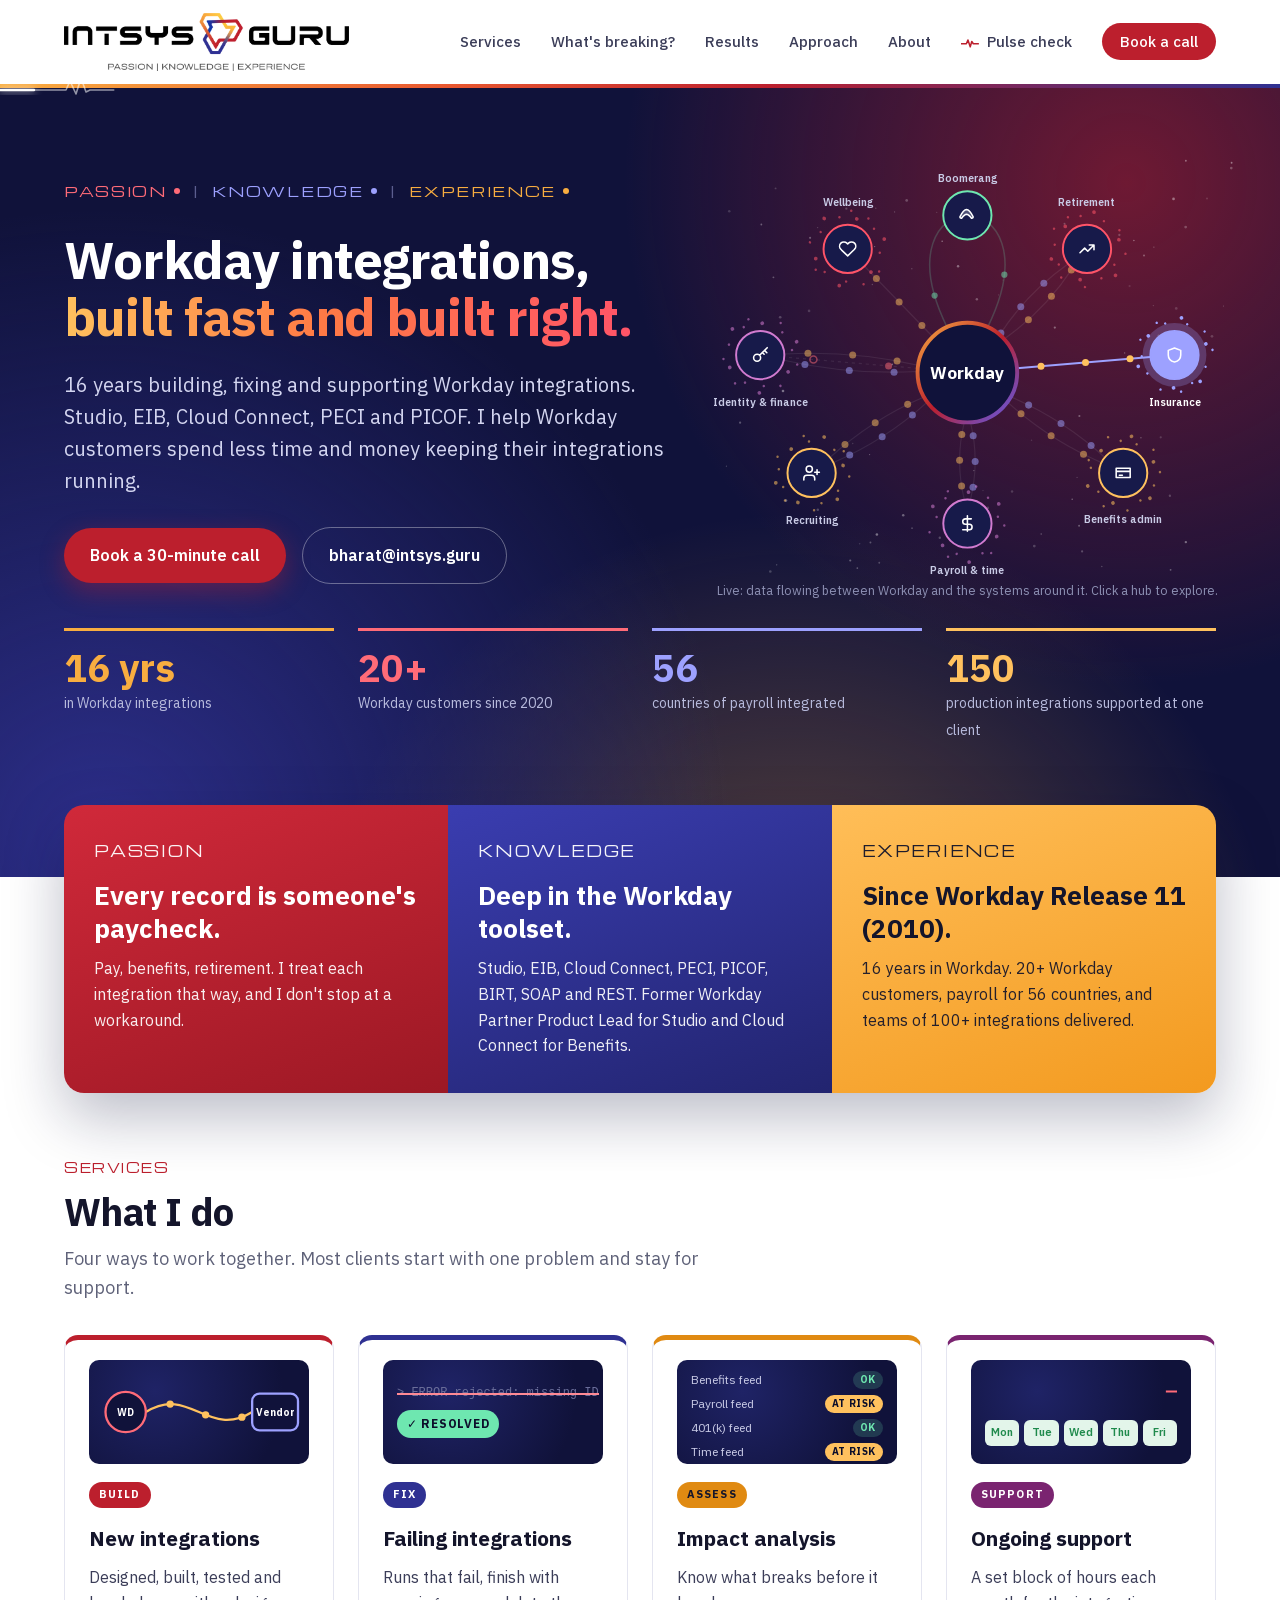
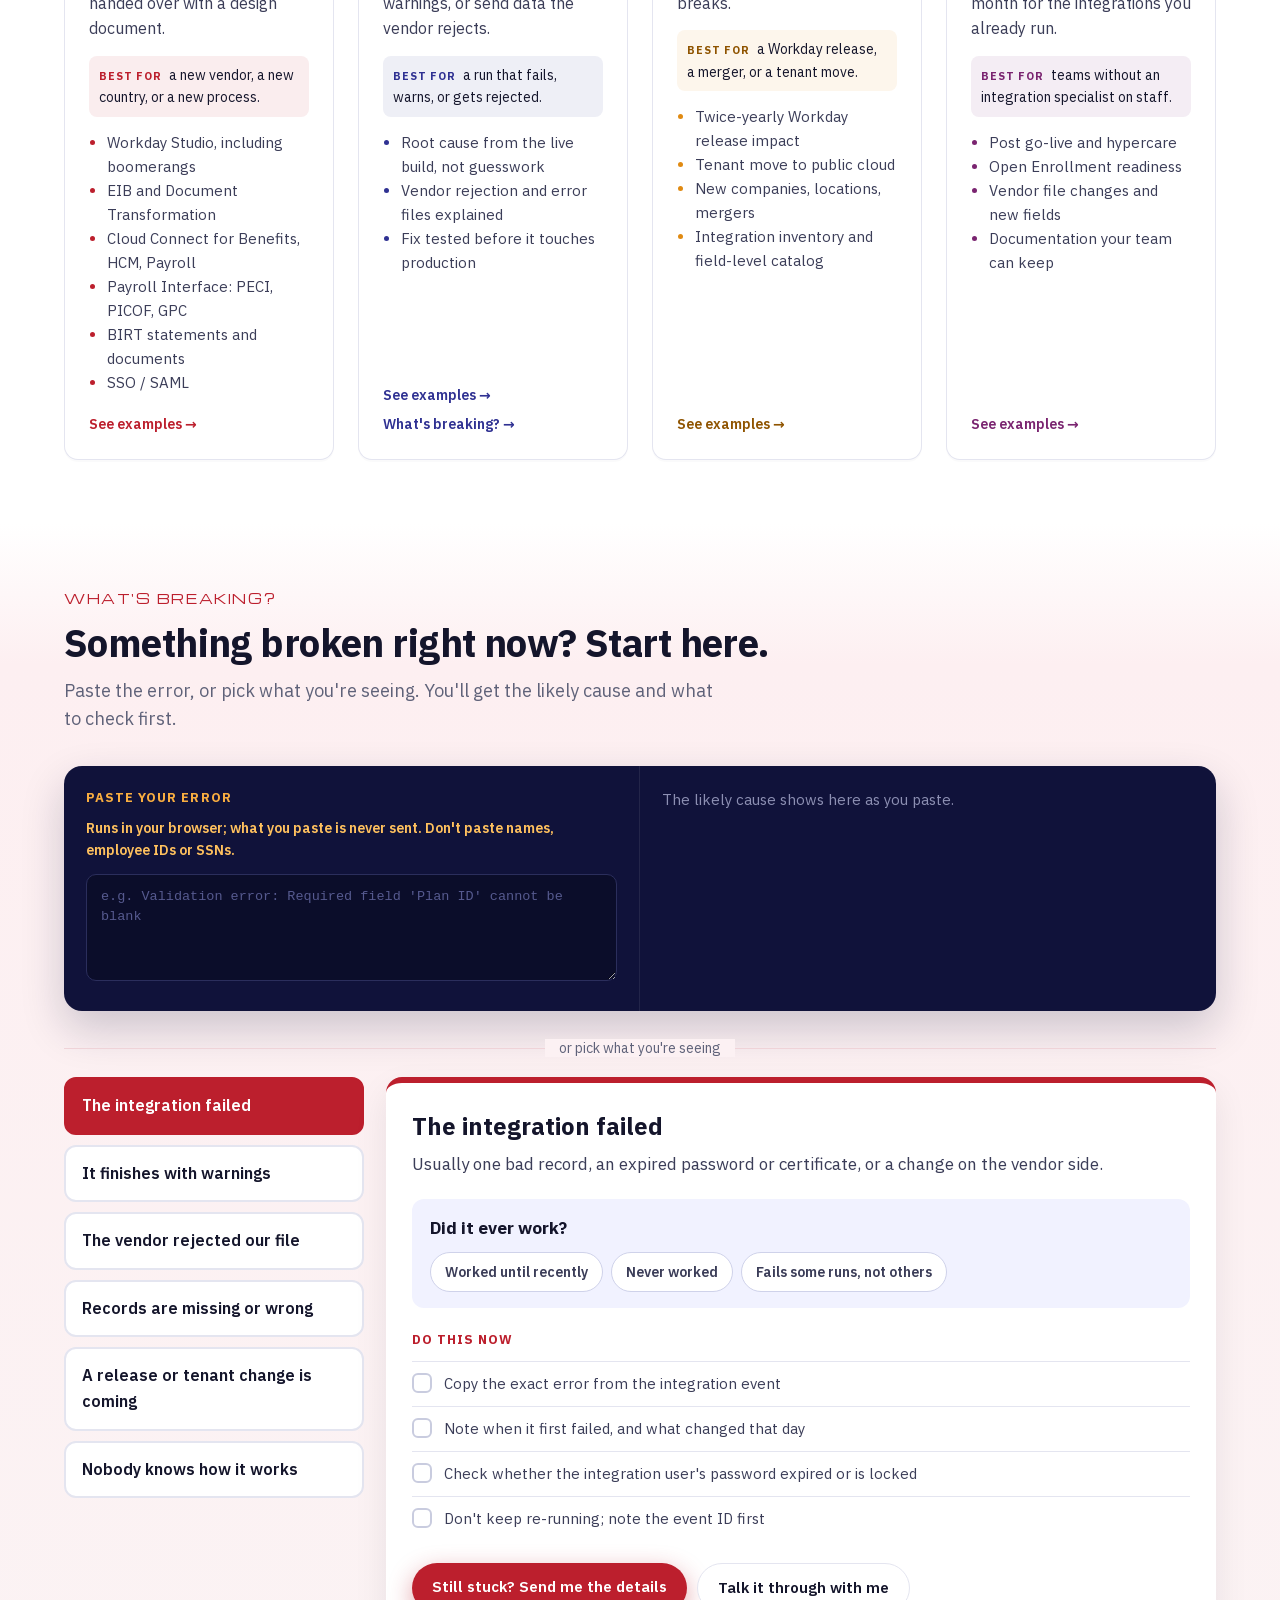
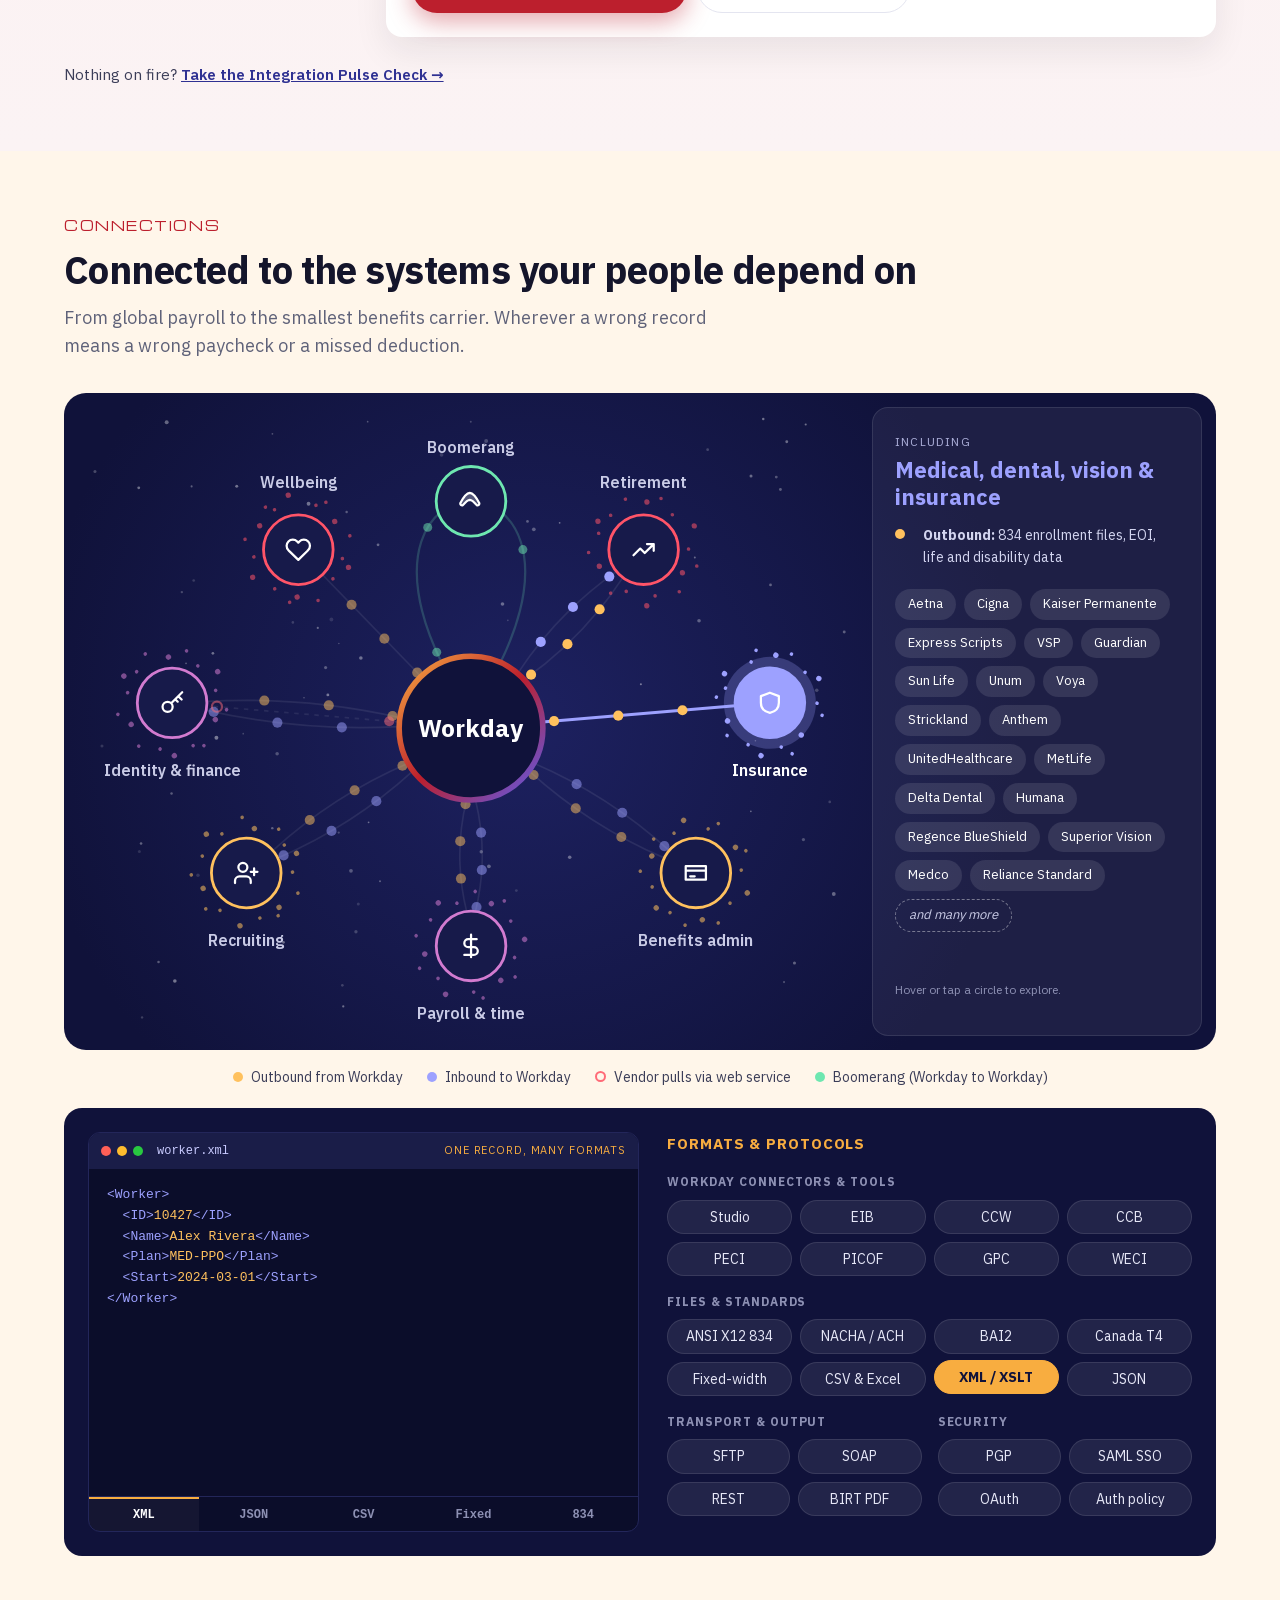
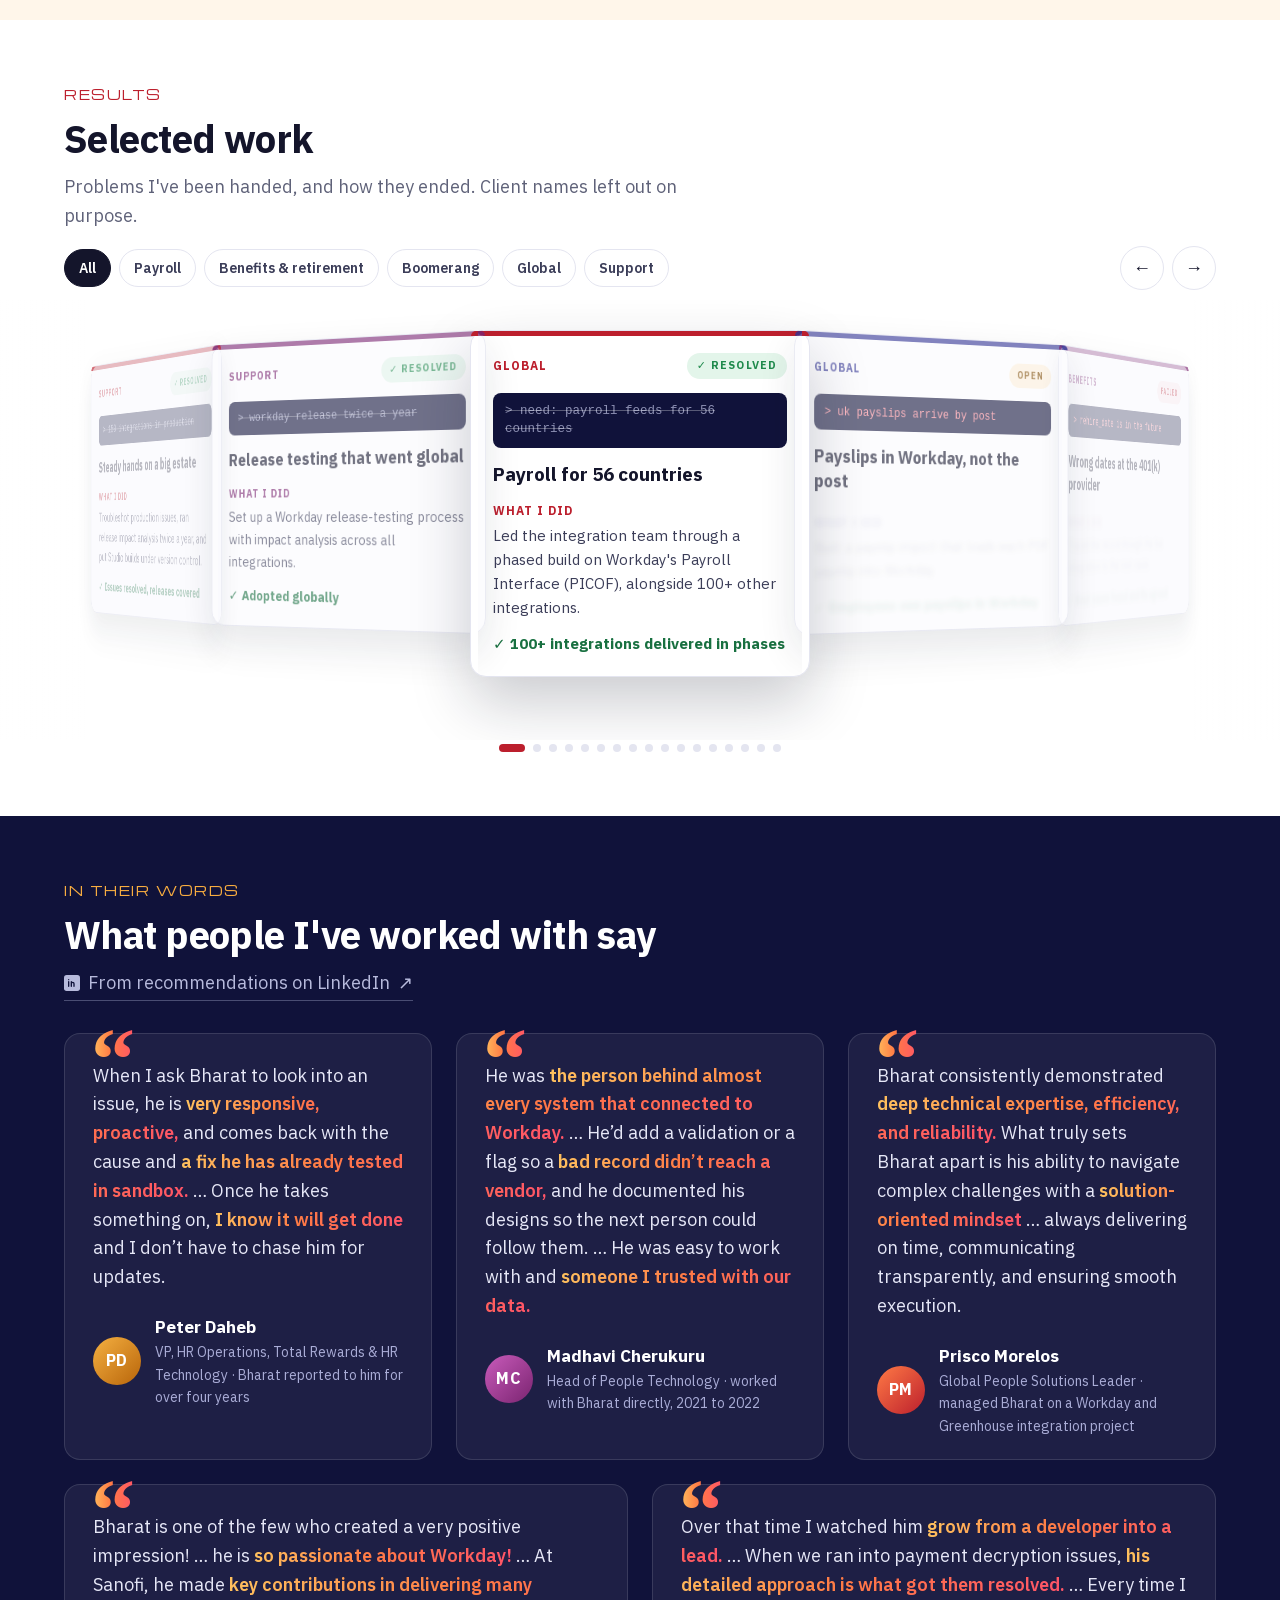
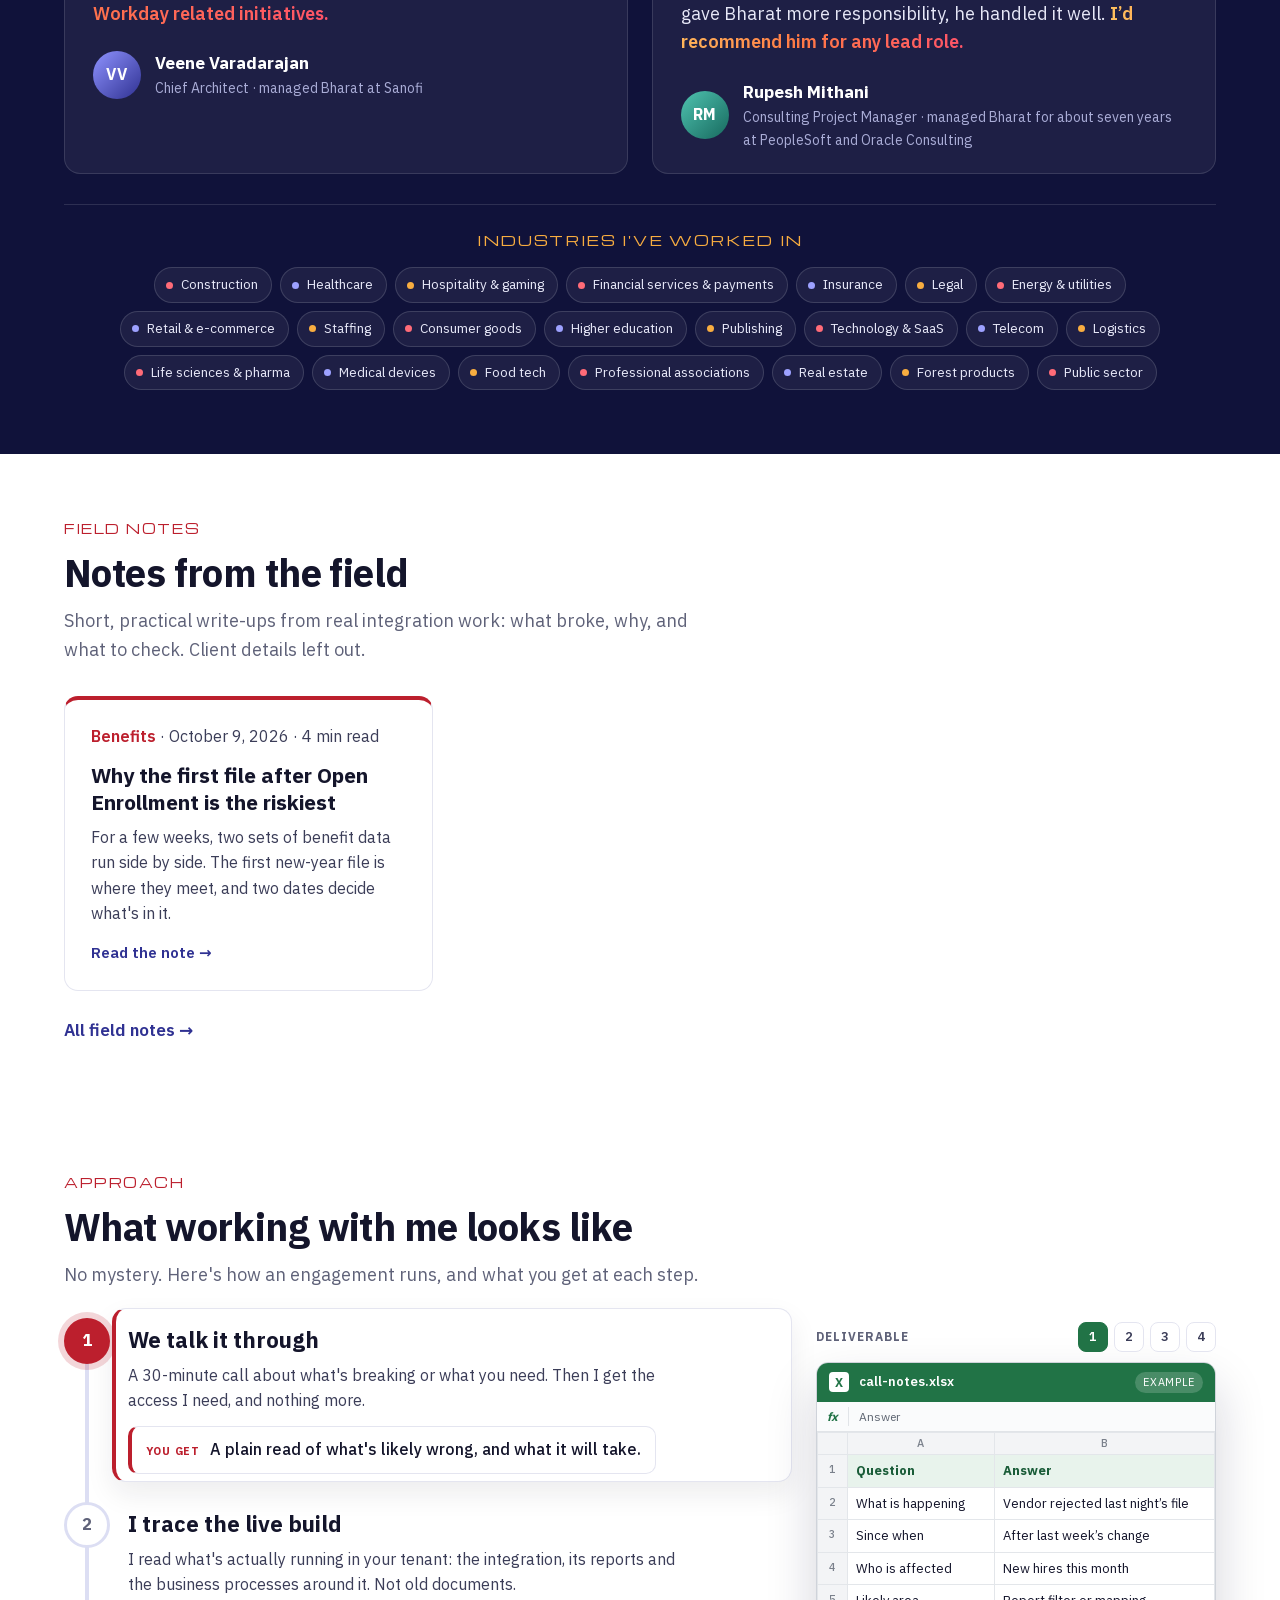
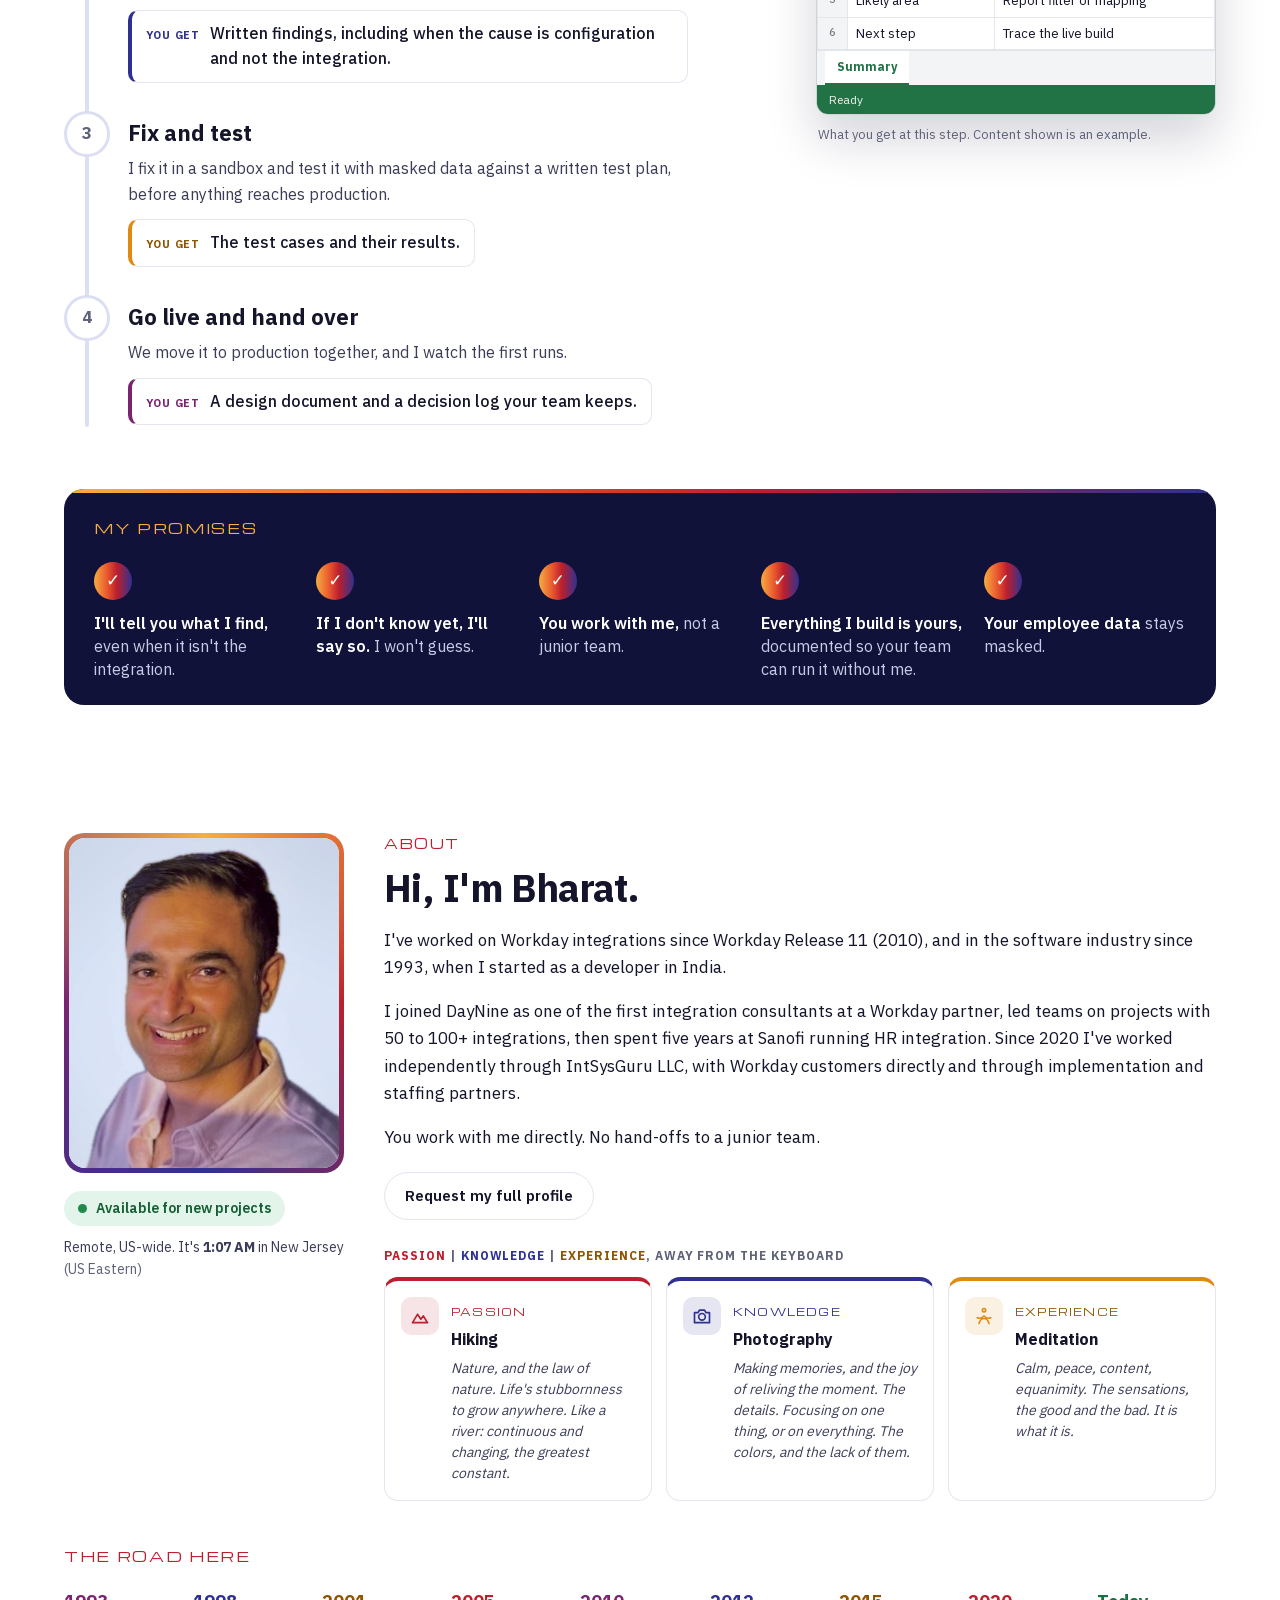
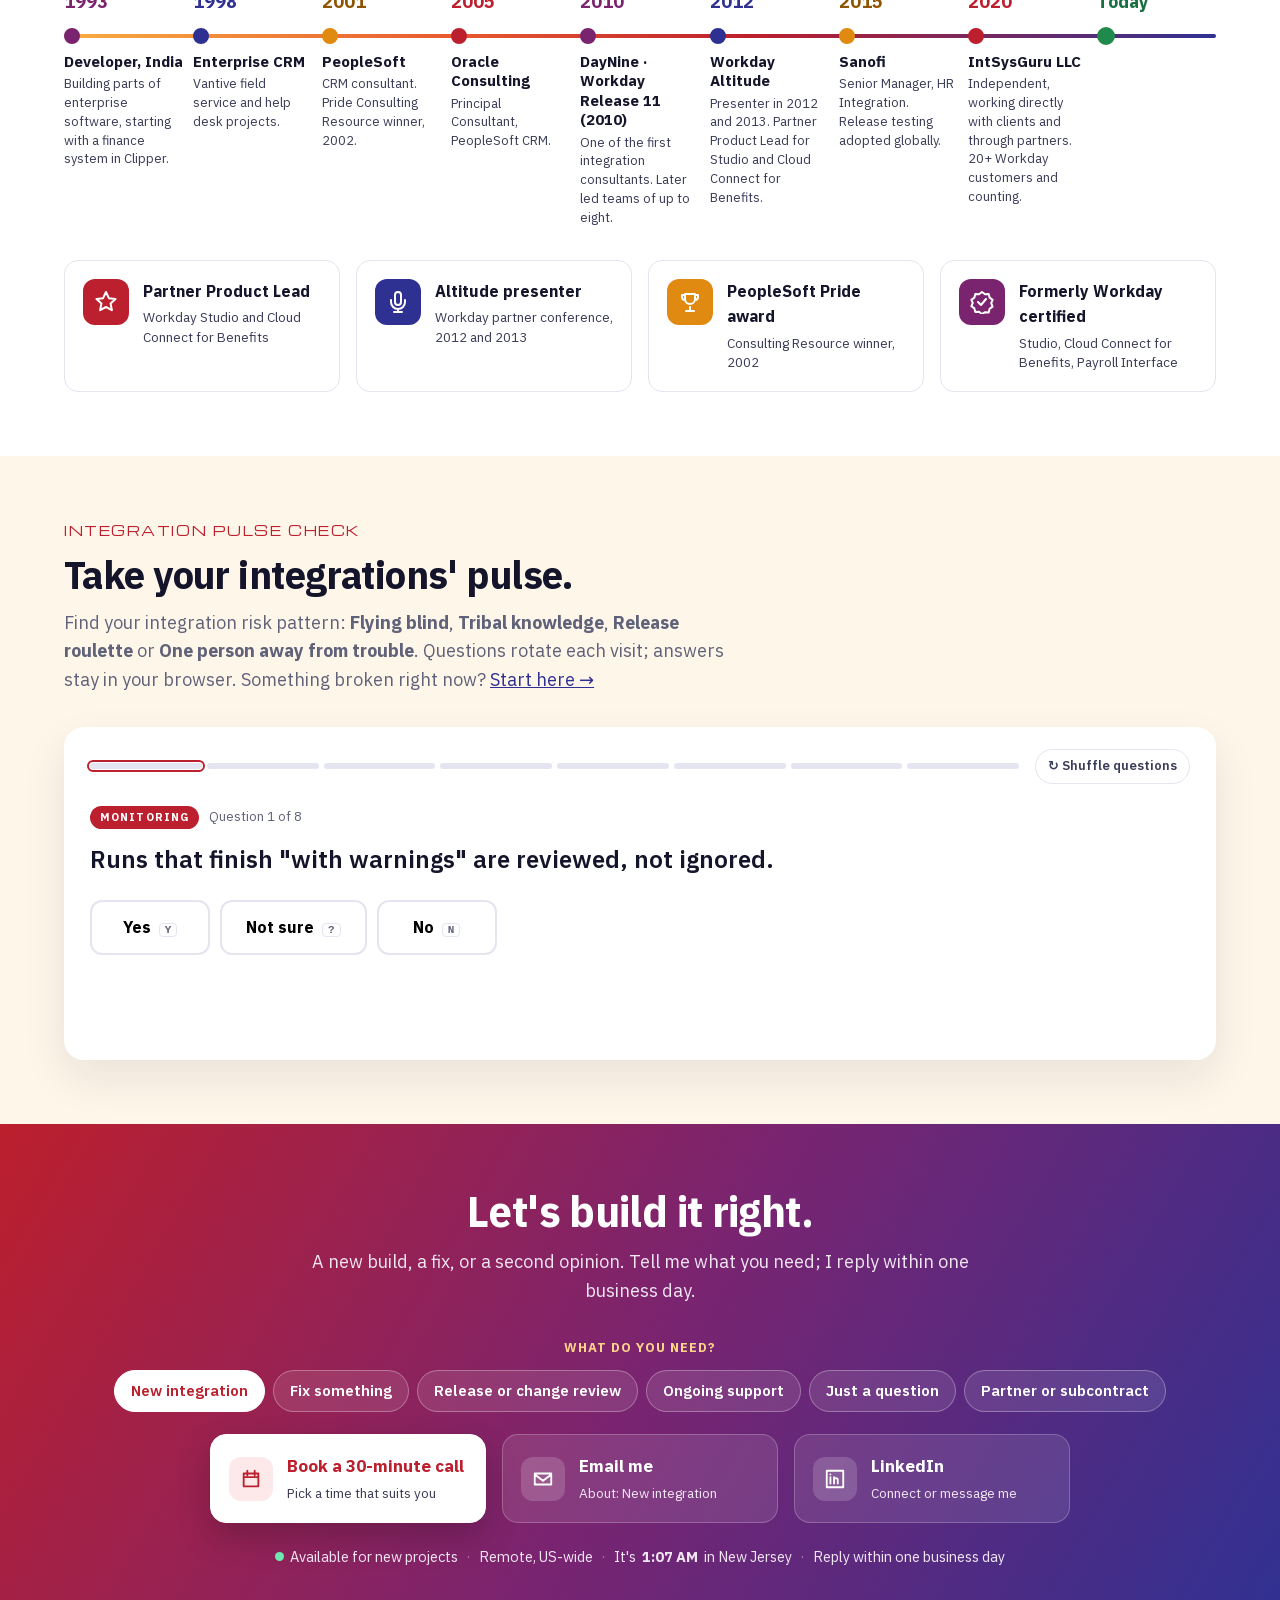
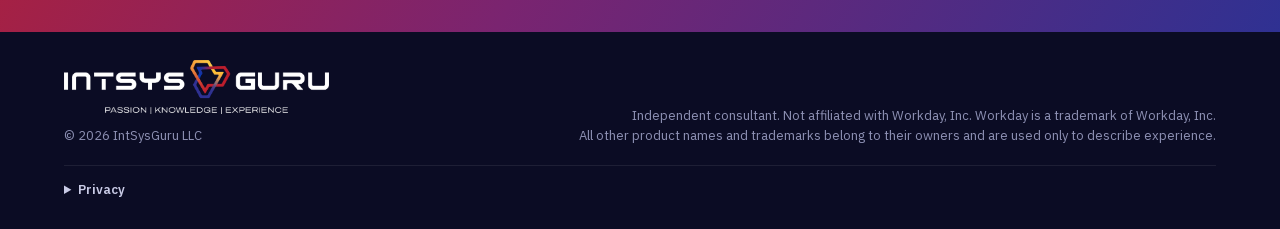
==== commit 78075ddc: "Testimonials: add Rupesh Mithani's recommendation; five cards without an orphan Rupesh's LinkedIn re" ====
--- a/index.html
+++ b/index.html
@@ -705,8 +705,11 @@
   .quotes-sec { background: var(--night); color: #fff; }
   .quotes-sec h2 { color: #fff; }
   .quotes-sec .kicker { color: var(--experience); }
-  /* four quotes: two even rows of two (four across is too narrow to read) */
-  .quotes { display: grid; grid-template-columns: repeat(2, minmax(0, 1fr)); gap: 24px; }
+  /* five quotes: three across, then two wider (six-column grid); between phone and desktop, the first spans the top, then two rows of two */
+  .quotes { display: grid; grid-template-columns: repeat(6, minmax(0, 1fr)); gap: 24px; }
+  .quotes .quote { grid-column: span 2; }
+  .quotes .quote:nth-child(n+4) { grid-column: span 3; }
+  @media (max-width: 1023px) { .quotes { grid-template-columns: repeat(2, minmax(0, 1fr)); } .quotes .quote, .quotes .quote:nth-child(n+4) { grid-column: auto; } .quotes .quote:first-child { grid-column: 1 / -1; } }
   .quote { background: rgba(255,255,255,.06); border: 1px solid rgba(255,255,255,.12); border-radius: 16px; padding: 28px 28px 22px; position: relative; }
   .quote::before { content: "\201C"; position: absolute; top: -18px; left: 26px; font: 700 88px/1 Georgia, serif;
     background: var(--brand-bright); -webkit-background-clip: text; background-clip: text; color: transparent; }
@@ -720,6 +723,7 @@
   .avatar.a-blue { background: linear-gradient(135deg, #8f93ff, #2f3192); }
   .avatar.a-gold { background: linear-gradient(135deg, #f5b041, #b8650a); }
   .avatar.a-plum { background: linear-gradient(135deg, #c95bbb, #7a2470); }
+  .avatar.a-teal { background: linear-gradient(135deg, #4fc3b0, #17695e); }
   .li-src a { display: inline-flex; align-items: center; gap: 8px; color: #b7badc; text-decoration: none; border-bottom: 1px solid rgba(183,186,220,.35); padding-bottom: 2px; transition: color .2s, border-color .2s; }
   .li-src a:hover { color: #fff; border-color: #fff; }
   .industries { margin-top: 30px; padding-top: 24px; border-top: 1px solid rgba(255,255,255,.12); text-align: center; }
@@ -1518,6 +1522,10 @@
         <blockquote>Bharat is one of the few who created a very positive impression! &hellip; he is <mark class="hl">so passionate about Workday!</mark> &hellip; At Sanofi, he made <mark class="hl">key contributions in delivering many Workday related initiatives.</mark></blockquote>
         <figcaption><span class="avatar a-blue" aria-hidden="true">VV</span><div><div class="who">Veene Varadarajan</div><div class="role">Chief Architect · managed Bharat at Sanofi</div></div></figcaption>
       </figure>
+      <figure class="quote" style="margin:0">
+        <blockquote>Over that time I watched him <mark class="hl">grow from a developer into a lead.</mark> &hellip; When we ran into payment decryption issues, <mark class="hl">his detailed approach is what got them resolved.</mark> &hellip; Every time I gave Bharat more responsibility, he handled it well. <mark class="hl">I&rsquo;d recommend him for any lead role.</mark></blockquote>
+        <figcaption><span class="avatar a-teal" aria-hidden="true">RM</span><div><div class="who">Rupesh Mithani</div><div class="role">Consulting Project Manager · managed Bharat for about seven years at PeopleSoft and Oracle Consulting</div></div></figcaption>
+      </figure>
     </div>
     <div class="industries">
       <h3 class="wide">Industries I've worked in</h3>
